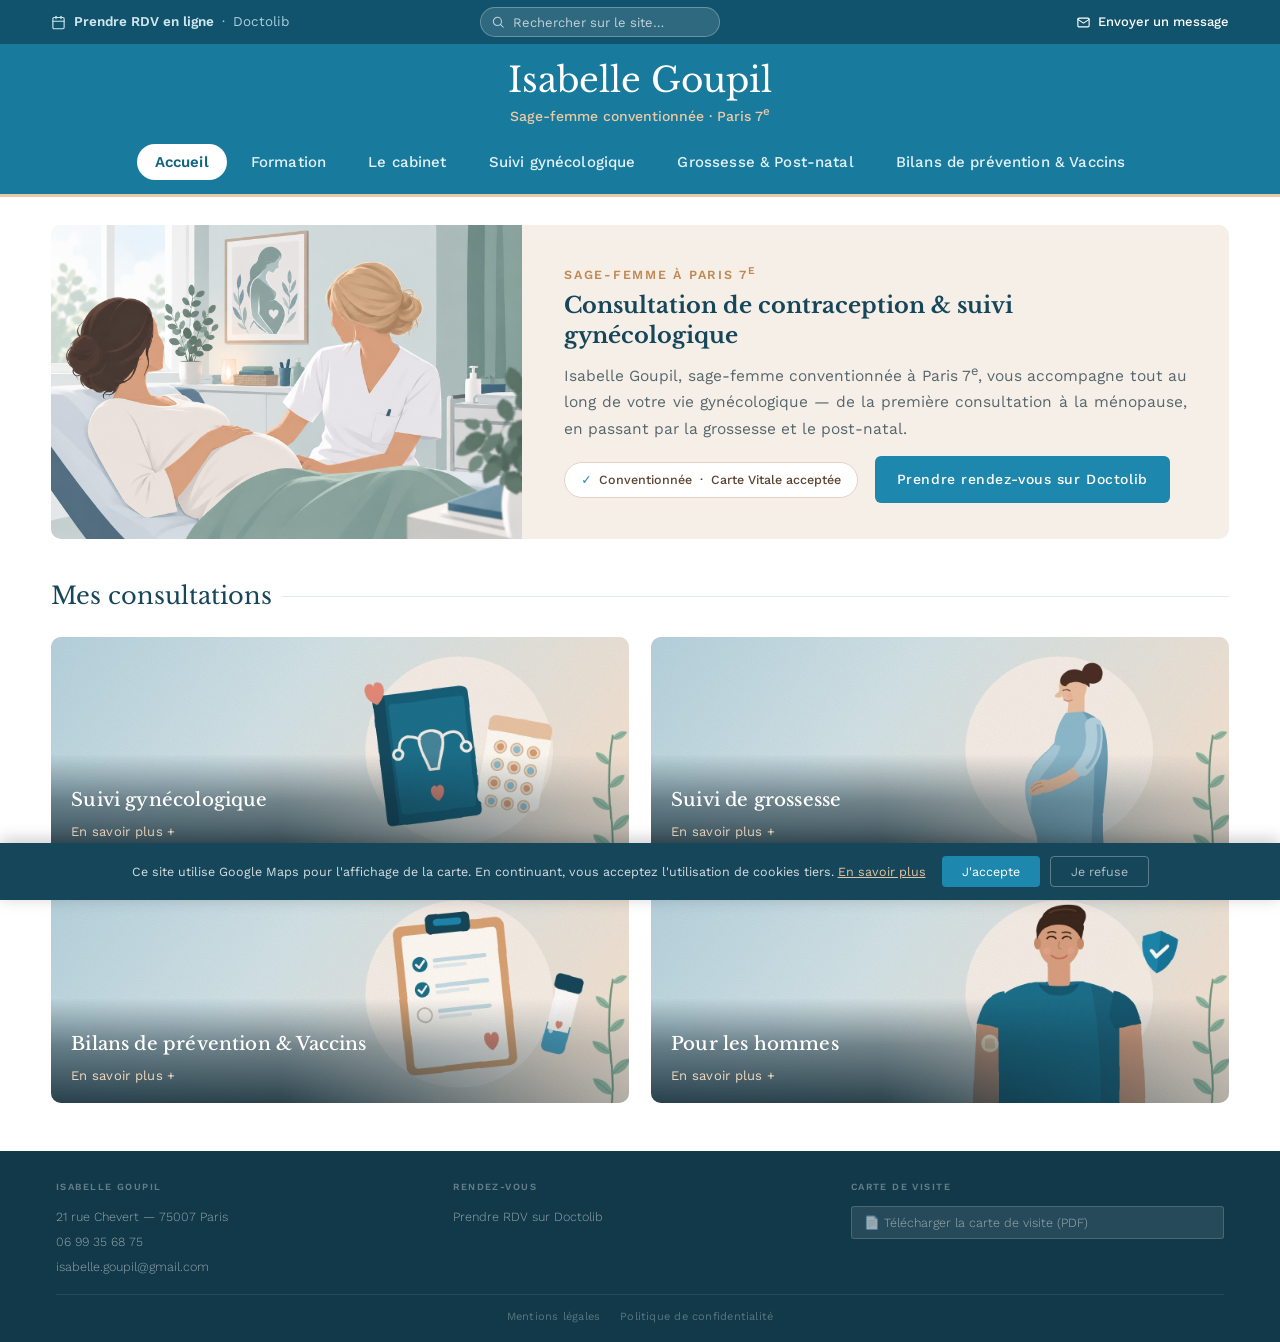
==== index.html @ 59ffce84 "Add files via upload" ====
<!DOCTYPE html>
<html lang="fr">
<head>
<meta charset="UTF-8">
<meta name="viewport" content="width=device-width, initial-scale=1.0">
<meta name="google-site-verification" content="EaJxoCCtiZ4vTzZtS2JBBfyW6_cSKPJgnhRqMzBJkp8" />
<!-- SEO & Référencement -->
<meta name="description" content="Isabelle Goupil, Sage-Femme conventionnée Paris 7e et Paris 15e. Suivi gynécologique, grossesse, post-natal, préparation à la naissance, bilans de prévention, vaccination. 21 rue Chevert, 75007 Paris.">
<meta name="keywords" content="sage-femme, sage-femme paris, sage femme paris, sage-femme paris 7, sage femme paris 7, sage-femme paris 7e, sage femme paris 7e, sage-femme paris 15, sage femme paris 15, sage-femme paris 15e, sage femme paris 15e, gynécologie, grossesse, maternité, post-natal, préparation naissance, contraception, vaccination, bilans de prévention, 21 rue Chevert, 75007 Paris">
<meta name="author" content="Isabelle Goupil">
<meta name="robots" content="index, follow">
<meta name="language" content="fr">
<!-- Open Graph (partage réseaux sociaux) -->
<meta property="og:title" content="Isabelle Goupil — Sage-Femme Paris 7e">
<meta property="og:description" content="Sage-Femme conventionnée au 21 rue Chevert, 75007 Paris. Suivi gynécologique, grossesse, préparation à la naissance, bilans de prévention.">
<meta property="og:type" content="website">
<meta property="og:locale" content="fr_FR">
<meta property="og:url" content="https://isabelle-goupil-sage-femme.fr/">
<meta property="og:image" content="https://isabelle-goupil-sage-femme.fr/docs/Image_page_accueil.png">
<!-- JSON-LD structured data pour SEO local -->
<script type="application/ld+json">
{
  "@context": "https://schema.org",
  "@type": "MedicalBusiness",
  "name": "Isabelle Goupil — Sage-Femme",
  "description": "Sage-femme libérale conventionnée à Paris 7e. Suivi gynécologique, grossesse, post-natal, bilans de prévention, vaccination.",
  "url": "https://isabelle-goupil-sage-femme.fr",
  "telephone": "+33699356875",
  "email": "isabelle.goupil@gmail.com",
  "address": {
    "@type": "PostalAddress",
    "streetAddress": "21 rue Chevert",
    "postalCode": "75007",
    "addressLocality": "Paris",
    "addressCountry": "FR"
  },
  "geo": {
    "@type": "GeoCoordinates",
    "latitude": 48.8558,
    "longitude": 2.3063
  },
  "openingHoursSpecification": [
    {
      "@type": "OpeningHoursSpecification",
      "dayOfWeek": ["Monday","Tuesday","Wednesday","Thursday","Friday"],
      "opens": "08:30",
      "closes": "19:00"
    }
  ],
  "medicalSpecialty": "Midwifery",
  "priceRange": "Conventionnée secteur 1",
  "areaServed": ["Paris 7e", "Paris 15e", "Paris"],
  "image": "https://isabelle-goupil-sage-femme.fr/docs/Image_page_accueil.png",
  "sameAs": [
    "https://www.doctolib.fr/sage-femme/paris/isabelle-goupil"
  ]
}
</script>
<!-- Favicon inline (rose sage-femme) -->
<link rel="preconnect" href="https://fonts.googleapis.com">
<link rel="preconnect" href="https://fonts.gstatic.com" crossorigin>
<link href="https://fonts.googleapis.com/css2?family=Libre+Baskerville:ital,wght@0,400;0,700;1,400&family=Work+Sans:wght@300;400;500;600&display=swap" rel="stylesheet">
<link rel="icon" type="image/svg+xml" href="data:image/svg+xml,<svg xmlns='http://www.w3.org/2000/svg' viewBox='0 0 64 64'><rect width='64' height='64' rx='12' fill='%231a2e49'/><text y='44' x='50%' text-anchor='middle' font-size='36' font-family='Georgia,serif' fill='%23e0a0bc'>♀</text></svg>">
<link rel="canonical" href="https://isabelle-goupil-sage-femme.fr/">
<title>Isabelle Goupil — Sage-Femme Paris 7e</title>
<style>
/* =============================================
   SITE ISABELLE GOUPIL — SAGE-FEMME
   ============================================= */
*{box-sizing:border-box;margin:0;padding:0;}
html{overflow-x:clip;font-size:clamp(14px, 1.1vw, 18px);}
:root{
  --navy:#1e2d3d;--sage:#6b9071;--green:#4f7d5f;--sage-light:#f0f4f0;--sage-mid:#a8c4ab;
  --text:#2a2624;--muted:#6b6460;--white:#fff;--border:#e2ddd8;
  --cream:#fdfaf7;--rose:#c0607a;--rose-light:#fde8f0;
  --accent1:#4a7fa8;--accent2:#8f6baa;--accent3:#c07a5a;--accent4:#a8965a;--accent5:#5a9c8f;
}
body{font-family:var(--f-body);background:#e8e4df;color:var(--text);font-size:16px;line-height:1.75;overflow-x:clip;}
.wrap{width:100%;max-width:1600px;margin:0 auto;background:var(--cream);box-shadow:0 0 60px rgba(0,0,0,0.06);min-height:100vh;display:flex;flex-direction:column;}

/* ── HEADER asymétrique ── */
.hero-header{background:var(--cream);padding:28px 48px 20px;border-bottom:1px solid var(--border);display:flex;align-items:center;gap:0;}
.hero-header-inner{display:flex;align-items:baseline;gap:0;border-left:3px solid var(--rose);padding-left:20px;}
.hero-header-text{display:flex;flex-direction:column;}
.hero-header h1{font-family:var(--f-title);font-size:2.05em;color:var(--navy);font-weight:500;letter-spacing:0.01em;line-height:1.1;}
.hero-header .subtitle{font-family:var(--f-body);font-size:0.72em;color:var(--rose);letter-spacing:0.18em;text-transform:uppercase;margin-top:5px;font-weight:400;}

/* ── STICKY TOP (bandeau RDV — toujours en haut) ── */
.sticky-top{position:sticky;top:0;z-index:101;box-shadow:0 1px 0 rgba(0,0,0,0.08);}
/* ── STICKY NAV ── */
.sticky-nav{position:sticky;top:42px;z-index:100;box-shadow:0 1px 0 rgba(0,0,0,0.06);}
.top-bar{background:var(--navy);display:flex;justify-content:space-between;align-items:center;padding:9px 48px;gap:16px;}
.top-bar a.rdv-link{color:rgba(255,255,255,0.6);text-decoration:none;font-family:var(--f-body);font-size:12.5px;display:flex;align-items:center;gap:7px;white-space:nowrap;font-weight:400;letter-spacing:.01em;}
.top-bar a.rdv-link:hover{color:#fff;}
.rdv-icon{width:13px;height:13px;stroke:rgba(255,255,255,0.55);fill:none;stroke-width:1.8;stroke-linecap:round;stroke-linejoin:round;}
.addr-wrap{display:flex;align-items:center;gap:6px;color:rgba(255,255,255,0.45);font-family:var(--f-body);font-size:11.5px;white-space:nowrap;}
.addr-icon{width:11px;height:11px;stroke:rgba(255,255,255,0.35);fill:none;stroke-width:1.8;stroke-linecap:round;stroke-linejoin:round;}
.top-search{display:flex;align-items:center;flex:1;max-width:240px;margin:0 auto;}
.top-search input{width:100%;border:1px solid rgba(255,255,255,0.12);border-radius:20px;padding:4px 14px;font-size:12px;font-family:var(--f-body);outline:none;background:rgba(255,255,255,0.07);color:#fff;transition:border-color .2s,background .2s;}
.top-search input:focus{border-color:rgba(255,255,255,0.28);background:rgba(255,255,255,0.12);}
.top-search input::placeholder{color:rgba(255,255,255,0.3);}
/* Nav bar */
.nav-bar{background:#fff;display:flex;justify-content:center;border-bottom:1px solid var(--border);}
.nav-bar button{background:none;border:none;padding:14px 20px;font-size:12px;color:var(--muted);cursor:pointer;letter-spacing:0.05em;font-family:var(--f-body);font-weight:500;border-bottom:2px solid transparent;margin-bottom:-1px;transition:color .18s,border-color .18s,background .18s;white-space:nowrap;text-transform:uppercase;}
.nav-bar button:hover{color:var(--navy);border-bottom-color:var(--rose);background:var(--rose-light);}
.nav-bar button.active{color:var(--rose);border-bottom-color:var(--rose);}
.search-results{display:none;background:#fff;border:1px solid var(--border);border-radius:10px;padding:8px 14px;margin:0 48px 4px;font-family:var(--f-body);font-size:13px;position:relative;z-index:10;box-shadow:0 4px 16px rgba(0,0,0,0.08);}
.sr-item{padding:7px 0;border-bottom:1px solid var(--border);cursor:pointer;color:var(--navy);font-size:13px;}
.sr-item:last-child{border-bottom:none;}
.sr-item:hover{color:var(--rose);}

/* PAGES */
.page{display:none;padding:48px clamp(20px,4vw,56px);min-height:500px;background:var(--cream);flex:1;}
.page.active{display:block;}
.page-title{font-family:var(--f-title);font-size:1.75em;color:var(--navy);font-weight:400;font-style:italic;margin-bottom:30px;padding-bottom:14px;border-bottom:1px solid var(--border);}
.section-divider{border:none;border-top:1px solid var(--border);margin:44px 0;}
.bilan-section-title{font-family:var(--f-body);font-size:.78em;color:var(--navy);font-weight:700;letter-spacing:.1em;text-transform:uppercase;margin-bottom:16px;display:flex;align-items:center;gap:10px;}
.bilan-section-title::before{content:'';display:block;width:3px;height:1em;background:var(--rose);border-radius:2px;}

/* ──── PAGE 1 : ACCUEIL ──── */
.home-hero{display:grid;grid-template-columns:1.15fr 0.85fr;gap:34px;align-items:center;margin-bottom:32px;}
.home-hero-text h2{font-family:var(--f-title);font-size:1.42em;color:var(--navy);font-weight:400;font-style:italic;margin-bottom:13px;line-height:1.4;}
.home-hero-text p{color:var(--muted);font-family:var(--f-body);font-size:.95em;line-height:1.85;text-align:justify;font-weight:300;}
.convention-strip{display:inline-flex;align-items:center;gap:7px;background:#f0f6f1;border:1px solid #b8d8ba;border-radius:20px;padding:6px 16px;font-family:var(--f-body);font-size:12.5px;color:#2a4a30;margin-top:14px;font-weight:500;}
.convention-strip span{color:var(--sage);}
.rdv-btn{display:inline-block;background:var(--rose);color:#fff;padding:11px 26px;border-radius:24px;text-decoration:none;font-family:var(--f-body);font-size:13px;letter-spacing:0.04em;margin-top:15px;font-weight:500;transition:background .2s,transform .15s;}
.rdv-btn:hover{background:#a04060;transform:translateY(-1px);}
.home-img{width:100%;max-width:100%;height:auto;object-fit:contain;border-radius:4px;display:block;}
.home-services{display:grid;grid-template-columns:repeat(2,1fr);gap:16px;align-items:start;}
.home-card{border-radius:14px;overflow:hidden;cursor:pointer;transition:box-shadow .25s,transform .2s;}
.home-card:hover{box-shadow:0 8px 28px rgba(0,0,0,0.11);transform:translateY(-3px);}
.home-card-header{padding:0 20px;text-align:center;transition:background .2s;height:88px;display:flex;flex-direction:column;justify-content:center;}
.home-card h3{font-family:var(--f-title);font-size:1em;font-weight:500;letter-spacing:0.01em;margin-bottom:5px;}
.home-card .card-hint{font-family:var(--f-body);font-size:11px;opacity:0.6;letter-spacing:0.02em;}
/* Couleurs par carte */
.home-card.gyneco .home-card-header{background:#f5ece8;border-bottom:2px solid #d9b5a5;}
.home-card.gyneco h3{color:#6b3020;}
.home-card.gyneco .card-hint{color:#6b3020;}
.home-card.gyneco .home-card-body{background:#faf3f0;}
.home-card.grossesse .home-card-header{background:#fde8f0;border-bottom:2px solid #e0a0bc;}
.home-card.grossesse h3{color:#8a2040;}
.home-card.grossesse .card-hint{color:#8a2040;}
.home-card.grossesse .home-card-body{background:#fdf0f5;}
.home-card.bilans .home-card-header{background:#e8edf5;border-bottom:2px solid #9aaecc;}
.home-card.bilans h3{color:#1e3358;}
.home-card.bilans .card-hint{color:#1e3358;}
.home-card.bilans .home-card-body{background:#f0f3f9;}
.home-card.hommes .home-card-header{background:#e8f4ec;border-bottom:2px solid #88bb9a;}
.home-card.hommes h3{color:#1a4030;}
.home-card.hommes .card-hint{color:#1a4030;}
.home-card.hommes .home-card-body{background:#f0f8f3;}

.home-card-body{max-height:0;overflow:hidden;transition:max-height .35s ease,padding .2s;}
.home-card.open .home-card-body{max-height:300px;padding:14px 18px;}
.home-card-body p{font-size:0.85em;color:var(--muted);font-family:var(--f-body);line-height:1.7;}

/* ──── PAGE 2 : FORMATION ──── */
.tl-category{
  margin-bottom:48px;
  padding:22px 32px 20px;
  border-radius:10px;
}
.tl-category.exp-cat{background:#f3e8da;border:1.5px solid #c4956a;box-shadow:0 2px 10px rgba(0,0,0,0.07);}
.tl-category.dip-cat{background:#f4f8fc;border:1px solid #b8cfe0;}
.tl-category.form-cat{background:#fdf8ee;border:1px solid #e0d0a0;}
.tl-cat-header{display:flex;align-items:center;gap:14px;margin-bottom:28px;}
.tl-cat-badge{font-family:var(--f-body);font-size:10.5px;font-weight:600;letter-spacing:.14em;text-transform:uppercase;padding:5px 16px;border-radius:20px;color:#fff;white-space:nowrap;}
.tl-cat-badge.exp{background:#8b6040;}
.tl-cat-badge.dip{background:#3a5a82;}
.tl-cat-badge.form{background:#8b7030;}
.tl-cat-line{display:none;}

/* Frise horizontale — pas de scroll, répartition égale */
.tl-horiz{display:flex;align-items:flex-start;position:relative;padding-bottom:0;}
.tl-horiz::before{content:'';position:absolute;top:7px;left:0;right:0;height:2px;}
.exp-cat .tl-horiz::before{background:#c4a888;}
.dip-cat .tl-horiz::before{background:#88a8c4;}
.form-cat .tl-horiz::before{background:#c4b080;}

/* Nœud */
.tl-node{display:flex;flex-direction:column;align-items:center;flex:1;min-width:0;position:relative;cursor:pointer;padding:0 8px 8px;}
.tl-node-dot{width:16px;height:16px;border-radius:50%;background:#fff;border:2px solid var(--sage-mid);transition:transform .2s,background .2s,border-color .2s;margin-bottom:10px;z-index:1;flex-shrink:0;}
.tl-node:hover .tl-node-dot,.tl-node.open .tl-node-dot{background:var(--accent1);border-color:var(--accent1);transform:scale(1.3);}
.tl-node-content{text-align:center;padding:0 4px;width:100%;}
.tl-node-date{font-family:var(--f-body);font-size:10.5px;color:var(--rose);margin-bottom:3px;font-weight:600;letter-spacing:.03em;}
.tl-node-title{font-family:var(--f-body);font-size:12.5px;color:var(--navy);font-weight:500;line-height:1.35;}
.tl-node:hover .tl-node-title{color:var(--accent1);}
/* Tooltip inline — s'affiche sous le titre, dans le flux, pas en position absolute */
/* Tooltip inline, centré sous le point, contenu dans la catégorie */
.tl-node-tip{
  display:none;
  position:relative;
  margin-top:14px;
  width:180px;
  left:50%;
  transform:translateX(-50%);
  background:#fff;
  border-radius:8px;
  padding:9px 14px;
  font-family:var(--f-body);
  font-size:12.5px;
  color:var(--muted);
  box-shadow:0 4px 16px rgba(0,0,0,0.12);
  line-height:1.6;
  text-align:center;
  border:1px solid rgba(0,0,0,0.09);
  white-space:normal;
  word-break:break-word;
  z-index:10;
}
/* Petite flèche pointant vers le haut (connexion au point) */
.tl-node-tip::before{
  content:'';
  position:absolute;
  top:-7px;
  left:50%;
  transform:translateX(-50%);
  width:0;height:0;
  border-left:7px solid transparent;
  border-right:7px solid transparent;
  border-bottom:7px solid rgba(0,0,0,0.09);
}
.tl-node-tip::after{
  content:'';
  position:absolute;
  top:-6px;
  left:50%;
  transform:translateX(-50%);
  width:0;height:0;
  border-left:6px solid transparent;
  border-right:6px solid transparent;
  border-bottom:6px solid #fff;
}
.tl-node:hover .tl-node-tip,.tl-node.open .tl-node-tip{display:block;}

.ordre-link{display:inline-flex;align-items:center;gap:8px;margin-top:24px;background:#fff;border:1px solid var(--border);border-radius:24px;padding:9px 18px;font-family:var(--f-body);font-size:12.5px;color:var(--navy);text-decoration:none;font-weight:500;transition:border-color .18s,color .18s;}
.ordre-link:hover{border-color:var(--sage);color:var(--sage);}
.ordre-link svg{width:14px;height:14px;stroke:currentColor;fill:none;stroke-width:1.8;stroke-linecap:round;stroke-linejoin:round;}

/* ──── PAGE 3 : CABINET ──── */
.cabinet-layout{display:grid;grid-template-columns:1fr 1.4fr;gap:22px;margin-bottom:22px;align-items:start;}
.cab-left{display:flex;flex-direction:column;gap:14px;}
.info-block{background:#fff;border:1px solid var(--border);border-radius:14px;padding:18px 22px;box-shadow:0 1px 6px rgba(0,0,0,0.04);}
.block-label{font-family:var(--f-body);font-size:10px;font-weight:700;color:var(--rose);letter-spacing:.12em;text-transform:uppercase;margin-bottom:10px;padding-bottom:8px;border-bottom:1px solid var(--border);}
.t-item{display:flex;align-items:flex-start;gap:9px;margin-bottom:11px;}
.t-item:last-child{margin-bottom:0;}
.t-ico{width:20px;flex-shrink:0;display:flex;padding-top:2px;}
.t-ico svg{width:15px;height:15px;fill:none;stroke-width:1.7;stroke-linecap:round;stroke-linejoin:round;}
.t-text strong{color:var(--text);display:block;font-family:var(--f-body);font-size:13px;}
.t-text span{color:var(--muted);font-size:12px;line-height:1.5;font-family:var(--f-body);}
.map-frame{border:1px solid var(--border);border-radius:14px;overflow:hidden;height:100%;min-height:340px;box-shadow:0 2px 12px rgba(0,0,0,0.06);}
#mapsIframe{width:100%;height:100%;border:none;min-height:340px;display:block;}
.photos-grid{display:grid;grid-template-columns:repeat(3,1fr);gap:12px;}
.photo-item{display:flex;flex-direction:column;gap:5px;}
.cabinet-photo{width:100%;aspect-ratio:4/3;object-fit:cover;border-radius:10px;border:1px solid var(--border);}
.photo-caption{font-family:var(--f-body);font-size:11.5px;color:var(--muted);text-align:center;font-style:italic;}

/* ──── PAGE 4 : GYNECO ──── */
.gyneco-intro{font-family:var(--f-title);font-size:1.05em;color:var(--muted);font-style:italic;text-align:justify;line-height:1.75;margin-bottom:26px;padding:18px 22px;background:#fff;border-radius:12px;border-left:3px solid var(--rose);border-top:1px solid var(--border);border-right:1px solid var(--border);border-bottom:1px solid var(--border);}
.gyneco-cols{display:grid;grid-template-columns:1fr 1fr;gap:18px;}
.gyn-col-title{font-family:var(--f-body);font-size:10px;font-weight:700;letter-spacing:.13em;text-transform:uppercase;margin-bottom:12px;padding:6px 14px;border-radius:20px;color:#fff;display:inline-block;}
.gyn-col-title.consult{background:#4a8c62;}
.gyn-col-title.depistage{background:#c8a030;}
.gyneco-card{border-radius:10px;padding:12px 16px;font-family:var(--f-body);font-size:13px;color:var(--text);display:flex;align-items:center;gap:10px;margin-bottom:8px;line-height:1.5;border:1px solid transparent;font-weight:400;}
.gyneco-card.c{background:#e8f4ec;border-color:#88bb9a;}
.gyneco-card.c::before{content:'';width:5px;height:5px;border-radius:50%;background:#4a8c62;flex-shrink:0;}
.gyneco-card.d{background:#fdf7e8;border-color:#e0c870;}
.gyneco-card.d::before{content:'';width:5px;height:5px;border-radius:50%;background:#c8a030;flex-shrink:0;}
.gyneco-links{margin-top:24px;background:#fff;border:1px solid var(--border);border-radius:12px;padding:16px 20px;}
.gyneco-links h3{font-family:var(--f-body);font-size:10px;letter-spacing:.12em;color:var(--rose);margin-bottom:10px;text-transform:uppercase;font-weight:700;}
.gyneco-links a{display:block;color:var(--navy);font-family:var(--f-body);font-size:13px;margin-bottom:6px;text-decoration:none;padding-left:12px;border-left:2px solid var(--rose-light);transition:color .15s,border-color .15s;}
.gyneco-links a:hover{color:var(--rose);border-left-color:var(--rose);}

/* ──── PAGE 5 : GROSSESSE & POST-NATAL ──── */
.section-label{display:inline-block;font-family:var(--f-body);font-size:10.5px;font-weight:700;letter-spacing:.12em;text-transform:uppercase;padding:5px 16px;border-radius:20px;margin-bottom:16px;color:#fff;}
.section-label.pre{background:#2c5f8a;}
.section-label.post{background:#3d7a6e;}
.grossesse-grid{display:grid;grid-template-columns:1fr 1fr;gap:12px;margin-bottom:18px;}
.gc-wrap{position:relative;}
.gc-face{border:1px solid var(--border);border-radius:14px;padding:16px 18px;cursor:pointer;transition:box-shadow .22s,transform .18s;user-select:none;background:#f9fafb;}
.gc-face:hover{box-shadow:0 6px 18px rgba(0,0,0,0.09);transform:translateY(-2px);}
/* 6 couleurs prénatal */
.gc-face.c1{background:#fde8f0;border-color:#e0a0bc;border-left:4px solid #c0607a;}
.gc-face.c2{background:#fdf0ea;border-color:#e0b090;border-left:4px solid #c8845a;}
.gc-face.c3{background:#f5eaf0;border-color:#d090b8;border-left:4px solid #b0608a;}
.gc-face.c4{background:#eef2f8;border-color:#a0b8d8;border-left:4px solid #4a72a8;}
.gc-face.c5{background:#e8f0f8;border-color:#90aacc;border-left:4px solid #4272a8;}
.gc-face.c6{background:#f3eef8;border-color:#c0a8e0;border-left:4px solid #7a5aa0;}
.gc-face h3{font-family:var(--f-body);font-size:.78em;letter-spacing:.09em;text-transform:uppercase;margin-bottom:3px;color:var(--navy);font-weight:600;}
.gc-face .hint{font-family:var(--f-body);font-size:11px;color:var(--muted);font-style:italic;opacity:.7;}
.gc-tarif{display:inline-block;font-family:var(--f-body);font-size:13px;font-weight:700;color:#8a2040;margin-top:6px;letter-spacing:.01em;}
.gc-detail{display:none;background:#fff;border:1px solid var(--border);border-radius:12px;padding:14px 18px;margin-top:6px;font-family:var(--f-body);font-size:13px;color:var(--text);line-height:1.75;box-shadow:0 2px 10px rgba(0,0,0,0.05);}
.gc-detail.open{display:block;}
.gc-detail ul{list-style:none;padding:0;}
.gc-detail ul li{padding:5px 0;border-bottom:1px solid var(--border);display:flex;gap:8px;align-items:flex-start;}
.gc-detail ul li::before{content:'→';color:var(--sage);flex-shrink:0;margin-top:1px;}
.gc-detail ul li:last-child{border-bottom:none;}
/* Post-natal steps */
.pn-steps{display:flex;flex-direction:column;gap:12px;}
.pn-step{display:flex;gap:16px;align-items:flex-start;border-radius:14px;padding:16px 20px;}
.pn-num{width:36px;height:36px;border-radius:50%;display:flex;align-items:center;justify-content:center;font-family:var(--f-title);font-size:15px;flex-shrink:0;color:#fff;font-weight:400;font-style:italic;}
.pn-step.s1{background:#fdf0ea;border-left:4px solid #c8845a;} .pn-step.s1 .pn-num{background:#c8845a;}
.pn-step.s2{background:#f5eaf0;border-left:4px solid #b0608a;} .pn-step.s2 .pn-num{background:#b0608a;}
.pn-step.s3{background:#eef2f8;border-left:4px solid #4a72a8;} .pn-step.s3 .pn-num{background:#4a72a8;}
.pn-step.s4{background:#e8f0f8;border-left:4px solid #4272a8;} .pn-step.s4 .pn-num{background:#4272a8;}
.pn-step.s5{background:#f3eef8;border-left:4px solid #7a5aa0;} .pn-step.s5 .pn-num{background:#7a5aa0;}
.pn-step h3{font-family:var(--f-title);color:var(--navy);margin-bottom:3px;font-size:.95em;font-weight:500;}
.pn-step p{font-family:var(--f-body);font-size:13px;color:var(--muted);text-align:justify;font-weight:300;}

/* ──── PAGE 6 : BILANS & VACCINATIONS ──── */
.bilans-strips{display:flex;flex-direction:column;gap:14px;margin-bottom:28px;}
.bilan-strip{display:flex;align-items:stretch;gap:0;border:1px solid var(--border);border-radius:14px;overflow:hidden;box-shadow:0 2px 8px rgba(0,0,0,0.04);}
.bilan-strip-age{background:var(--navy);color:#fff;padding:16px 22px;width:190px;text-align:center;flex-shrink:0;display:flex;flex-direction:column;align-items:center;justify-content:center;white-space:nowrap;}
.bilan-strip-age strong{display:block;font-family:var(--f-title);font-size:1.35em;font-weight:400;letter-spacing:.02em;}
.bilan-strip-age span{display:block;font-family:var(--f-body);font-size:11px;color:var(--sage-mid);margin-top:3px;letter-spacing:.04em;}
.bilan-strip-body{flex:1;padding:16px 20px;background:#fff;display:flex;align-items:center;gap:14px;flex-wrap:nowrap;}
.bilan-strip-desc{font-family:var(--f-body);font-size:13px;color:var(--muted);flex:1;min-width:0;font-weight:300;}
.bilan-strip-desc strong{color:var(--text);display:block;margin-bottom:3px;}
.bilan-strip-links{display:flex;flex-direction:column;gap:6px;flex-shrink:0;}
.bilan-strip-links a{display:block;text-align:center;padding:6px 13px;border-radius:3px;font-family:var(--f-body);font-size:12px;text-decoration:none;white-space:nowrap;}
.lgbtiq-badge{display:inline-flex;align-items:center;background:linear-gradient(90deg,#e8a0bf,#a8c4f0,#a0e8d0);color:#1a2e4a;padding:7px 18px;border-radius:24px;font-family:var(--f-body);font-size:12.5px;font-weight:500;margin:14px 0 18px;letter-spacing:.02em;}
.quest-block{background:#fff;border:1px solid var(--border);border-radius:12px;padding:14px 18px;margin-top:12px;font-family:var(--f-body);font-size:13px;}
.quest-block p{color:var(--muted);margin-bottom:9px;font-style:italic;font-size:12.5px;}
.quest-block a{display:inline-block;background:var(--accent1);color:#fff;padding:6px 14px;border-radius:3px;font-size:12px;text-decoration:none;margin-right:7px;margin-bottom:4px;}
.quest-block a.ameli{background:var(--green);}
.quest-block a:hover{opacity:.85;}
.vacc-section{background:#fff;border:1px solid var(--border);border-radius:14px;padding:24px 28px;box-shadow:0 2px 8px rgba(0,0,0,0.04);}
.vacc-table{width:100%;border-collapse:collapse;font-family:var(--f-body);font-size:13px;}
.vacc-table th{background:var(--navy);color:#fff;padding:10px 14px;text-align:left;font-weight:600;font-size:11px;letter-spacing:.06em;text-transform:uppercase;}
.vacc-table td{padding:9px 13px;border-bottom:1px solid var(--border);vertical-align:top;color:var(--text);}
.vacc-table tr:nth-child(even) td{background:#e8f5eb;}
.vacc-table td:first-child{font-weight:600;color:var(--navy);white-space:nowrap;}
.vacc-note{font-family:var(--f-body);font-size:11.5px;color:var(--muted);margin-top:12px;font-style:italic;}


/* =============================================
   RESPONSIVE MOBILE — max 768px
   ============================================= */
@media (max-width: 768px) {

  /* ── Header ── */
  .hero-header{padding:16px 18px 10px;}
  .hero-header h1{font-size:1.35em;}

  /* ── Bandeau top : empile RDV / recherche / adresse ── */
  .top-bar{flex-direction:column;align-items:stretch;padding:10px 16px;gap:8px;}
  .top-bar a.rdv-link{justify-content:center;font-size:13px;}
  .top-search{max-width:100%;margin:0;}
  .addr-wrap{justify-content:center;font-size:11px;}
  .sticky-nav{top:0;}  /* nav colle en haut, top-bar n'est plus sticky sur mobile */
  .sticky-top{position:relative;}  /* laisse défiler le bandeau RDV sur mobile */

  /* ── Nav : scroll horizontal ── */
  .nav-bar{justify-content:flex-start;overflow-x:auto;-webkit-overflow-scrolling:touch;flex-wrap:nowrap;}
  .nav-bar button{padding:11px 14px;font-size:11.5px;flex-shrink:0;}

  /* ── Résultats recherche ── */
  .search-results{margin:0 10px 3px;}

  /* ── Pages : padding réduit ── */
  .page{padding:24px 16px;}
  .page-title{font-size:1.3em;}

  /* ── Accueil : hero en colonne, image cachée ── */
  .home-hero{grid-template-columns:1fr;gap:16px;}
  .home-img{display:none;}
  .home-hero-text h2{font-size:1.15em;}

  /* ── Accueil : cartes en colonne ── */
  .home-services{grid-template-columns:1fr;}

  /* ── Formation : frise en colonne ── */
  .tl-category{padding:16px 14px;}
  .tl-horiz{flex-direction:column-reverse;gap:0;}
  .tl-horiz::before{display:none;}
  .tl-node{flex-direction:row;align-items:flex-start;gap:12px;padding:10px 0;border-bottom:1px solid var(--border);}
  .tl-node:first-child{border-bottom:none;}
  .tl-node:last-child{border-bottom:1px solid var(--border);}
  .tl-node-dot{margin-bottom:0;margin-top:2px;flex-shrink:0;}
  .tl-node-content{text-align:left;}
  .tl-node-tip{width:100%;left:0;transform:none;margin-top:8px;}

  /* ── Cabinet : colonne ── */
  .cabinet-layout{grid-template-columns:1fr;}
  .map-frame{min-height:220px;}
  .map-frame iframe{min-height:220px;}
  .photos-grid{grid-template-columns:1fr 1fr;}

  /* ── Gynéco : colonne ── */
  .gyneco-cols{grid-template-columns:1fr;}

  /* ── Grossesse : colonne ── */
  .grossesse-grid{grid-template-columns:1fr;}

  /* ── Bilans strips : empile âge + corps ── */
  .bilan-strip{flex-direction:column;}
  .bilan-strip-age{width:100%;padding:12px 16px;flex-direction:row;justify-content:center;gap:10px;white-space:normal;}
  .bilan-strip-body{flex-wrap:wrap;}
  .bilan-strip-links{flex-direction:row;flex-wrap:wrap;}

  /* ── Tableau vaccins : police réduite ── */
  .vacc-table{font-size:11.5px;}
  .vacc-table th,.vacc-table td{padding:7px 8px;}
  .vacc-table td:first-child{white-space:normal;}
  .vacc-section{padding:14px 12px;}

  /* ── Footer : colonne ── */
  .footer{padding:16px 16px 10px;}
  .footer-grid{grid-template-columns:1fr;gap:14px;}
}

/* ── Très petits écrans ── */
@media (max-width: 400px) {
  .nav-bar button{padding:10px 10px;font-size:10.5px;}
  .page{padding:18px 12px;}
  .photos-grid{grid-template-columns:1fr;}
}


/* ── MODALES LÉGALES ── */
.modal-overlay{display:none;position:fixed;inset:0;background:rgba(0,0,0,0.45);z-index:200;align-items:center;justify-content:center;padding:20px;}
.modal-overlay.open{display:flex;}
.modal-box{background:var(--cream);border-radius:16px;max-width:720px;width:100%;max-height:88vh;overflow-y:auto;box-shadow:0 12px 60px rgba(0,0,0,0.22);position:relative;}
.modal-header{background:var(--navy);color:#fff;padding:18px 26px;border-radius:10px 10px 0 0;display:flex;justify-content:space-between;align-items:center;}
.modal-header h2{font-size:1.05em;font-weight:600;font-family:var(--f-body);letter-spacing:.04em;}
.modal-close{background:none;border:none;color:rgba(255,255,255,0.7);font-size:22px;cursor:pointer;line-height:1;padding:0 4px;}
.modal-close:hover{color:#fff;}
.modal-body{padding:28px 32px;font-family:var(--f-body);font-size:13.5px;color:var(--text);line-height:1.85;font-weight:300;}
.modal-body h3{font-family:var(--f-body);color:var(--navy);font-size:.88em;font-weight:700;margin:22px 0 6px;letter-spacing:.06em;text-transform:uppercase;}
.modal-body h3:first-child{margin-top:0;}
.modal-body p{color:var(--muted);margin-bottom:10px;}
.modal-body a{color:#c0607a;text-decoration:none;}
.modal-body a:hover{text-decoration:underline;}
.modal-body .legal-sep{border:none;border-top:1px solid var(--border);margin:18px 0;}
@media(max-width:768px){.modal-body{padding:18px 16px;}.modal-header{padding:14px 16px;}}
/* ── RESPONSIVE MOBILE ── */
@media(max-width:700px){
  .wrap{box-shadow:none;}
  .hero-header{padding:20px 20px 16px;}
  .hero-header-inner{padding-left:14px;}
  .hero-header h1{font-size:1.5em;}
  .hero-header .subtitle{font-size:0.68em;letter-spacing:0.13em;}
  .nav-bar{overflow-x:auto;-webkit-overflow-scrolling:touch;justify-content:flex-start;padding:0 8px;}
  .nav-bar button{padding:12px 13px;font-size:11px;}
  .page{padding:24px 18px 40px;}
  .home-grid{grid-template-columns:1fr;}
  .grid-2{grid-template-columns:1fr;}
  .grid-3{grid-template-columns:1fr;}
  .footer{padding:0 0 10px;overflow:visible;}
  .footer-grid{
    display:flex;
    flex-direction:row;
    flex-wrap:nowrap;
    overflow-x:auto;
    -webkit-overflow-scrolling:touch;
    gap:0;
    scroll-snap-type:x mandatory;
    overscroll-behavior-x:contain;
  }
  .footer-col{
    flex:0 0 72vw;
    min-width:200px;
    padding:18px 20px;
    border-right:1px solid rgba(255,255,255,0.12);
    scroll-snap-align:start;
  }
  .footer-col:last-child{
    border-right:none;
  }
  .sticky-nav{top:0;}
}


/* Surlignage recherche */
mark.search-highlight{background:#fff176;color:inherit;border-radius:2px;padding:0 1px;
  animation:hl-fade 4s forwards;}
@keyframes hl-fade{0%,70%{background:#fff176;}100%{background:transparent;}}

/* ── CORRECTIFS MOBILES SUPPLÉMENTAIRES ── */

/* Nav : bloquer le scroll vertical accidentel lors du swipe horizontal */
@media (max-width: 768px) {
  .nav-bar {
    touch-action: pan-x;
    overflow-y: clip;
    overscroll-behavior-x: contain;
  }
  /* Footer : bouton carte de visite plus visible */
  .cv-dl-btn {
    display: block;
    text-align: center;
    padding: 10px 16px;
    font-size: 13px;
    font-weight: 500;
    margin-top: 8px;
    background: rgba(255,255,255,0.15);
    border: 1px solid rgba(255,255,255,0.3);
    color: #fff;
    border-radius: 6px;
    box-sizing: border-box;
    width: 100%;
  }
  /* Bilan strips : liens pleine largeur */
  .bilan-strip-body { flex-direction: column; }
  .bilan-strip-links { flex-direction: column; width: 100%; }
  .bilan-strip-links a { text-align: center; width: 100%; box-sizing: border-box; }
  /* Empêcher débordement horizontal de la page */
  body { overflow-x: clip; }
}

/* Tableau vaccins → cartes sur mobile */
@media (max-width: 600px) {
  .vacc-table thead { display: none; }
  .vacc-table,
  .vacc-table tbody,
  .vacc-table tr,
  .vacc-table td { display: block; width: 100%; }
  .vacc-table tr {
    border: 1px solid var(--border);
    border-radius: 10px;
    margin-bottom: 10px;
    overflow: hidden;
    box-shadow: 0 1px 4px rgba(0,0,0,0.06);
  }
  .vacc-table td { padding: 9px 14px; border-bottom: 1px solid var(--border); }
  .vacc-table td:last-child { border-bottom: none; }
  .vacc-table td:first-child {
    background: var(--navy);
    color: #fff;
    font-size: 14px;
    font-weight: 700;
    padding: 10px 14px;
  }
  .vacc-table td::before {
    content: attr(data-label);
    display: block;
    font-size: 10px;
    font-weight: 700;
    text-transform: uppercase;
    letter-spacing: 0.08em;
    color: var(--rose);
    margin-bottom: 3px;
  }
  .vacc-table td:first-child::before { display: none; }
  .vacc-table tr:nth-child(even) td { background: unset; }
  .vacc-table tr:nth-child(even) td:first-child { background: var(--navy); }
}

/* FOOTER */
.footer{background:#1a2330;color:rgba(255,255,255,0.62);padding:28px 56px 16px;font-family:var(--f-body);font-size:12px;flex-shrink:0;}
.footer-grid{display:grid;grid-template-columns:1fr 1fr 1fr;gap:24px;margin-bottom:12px;padding-bottom:12px;border-bottom:1px solid rgba(255,255,255,0.08);}
.footer-col h4{color:rgba(255,255,255,0.35);font-size:9.5px;letter-spacing:.15em;text-transform:uppercase;margin-bottom:10px;font-weight:600;}
.footer-col p,.footer-col a{display:block;color:rgba(255,255,255,0.55);text-decoration:none;margin-bottom:4px;line-height:1.7;font-size:12.5px;font-weight:300;}
.footer-col a:hover{color:#fff;}
.cv-dl-btn{display:inline-block;background:rgba(255,255,255,0.09);border:1px solid rgba(255,255,255,0.16);color:rgba(255,255,255,0.8);padding:5px 12px;border-radius:3px;font-size:11px;text-decoration:none;margin-top:3px;}
.footer-bottom{text-align:center;}
/* Indicateur scroll footer mobile */
.footer-scroll-hint{display:none;}
@media(max-width:700px){
  .footer-scroll-hint{
    display:flex;
    justify-content:center;
    align-items:center;
    gap:6px;
    padding:10px 0 6px;
  }
  .footer-scroll-hint span{
    display:block;
    height:3px;
    border-radius:2px;
    background:rgba(255,255,255,0.25);
    transition:background .2s,width .2s;
  }
  .footer-scroll-hint span:first-child{width:22px;background:rgba(255,255,255,0.75);}
  .footer-scroll-hint span:not(:first-child){width:14px;}
}
.footer-links{display:flex;flex-wrap:wrap;justify-content:center;gap:4px 0;}
.footer-links a{color:rgba(255,255,255,0.3);text-decoration:none;margin:0 10px;font-size:11px;letter-spacing:.02em;white-space:nowrap;}
.footer-links a:hover{color:#fff;}

.pn-zone{font-family:var(--f-body);font-size:11.5px;color:var(--rose);font-weight:500;letter-spacing:0.04em;margin-bottom:4px;margin-top:2px;}
/* ── BANDEAU COOKIES ── */
.cookie-banner{position:fixed;bottom:0;left:0;right:0;z-index:300;background:var(--navy);color:rgba(255,255,255,0.82);font-family:var(--f-body);font-size:12.5px;padding:13px 24px;display:flex;align-items:center;justify-content:center;gap:16px;flex-wrap:wrap;box-shadow:0 -3px 16px rgba(0,0,0,0.22);transition:transform .3s ease;}
.cookie-banner.hidden{transform:translateY(110%);}
.cookie-banner p{margin:0;line-height:1.6;}
.cookie-banner p a{color:var(--sage-mid);text-decoration:underline;cursor:pointer;}

/* ── CITATION ACCUEIL ── */
.accueil-citation{
  margin:36px 0 28px;
  padding:24px 32px 24px 28px;
  background:var(--rose-light);
  border-left:3px solid var(--rose);
  border-radius:0 8px 8px 0;
  position:relative;
}
.accueil-citation::before{
  content:'\201C';
  font-family:var(--f-title);
  font-size:4em;
  color:var(--rose);
  opacity:0.3;
  position:absolute;
  top:-8px;left:10px;
  line-height:1;
}
.accueil-citation p{
  font-family:var(--f-title);
  font-size:1.08em;
  font-style:italic;
  color:var(--navy);
  line-height:1.7;
  margin:0 0 10px 28px;
}
.accueil-citation cite{
  display:block;
  font-family:var(--f-body);
  font-size:0.78em;
  color:var(--rose);
  font-style:normal;
  letter-spacing:0.08em;
  text-transform:uppercase;
  margin-left:28px;
}

.cookie-btns{display:flex;gap:10px;flex-shrink:0;}
.cookie-btn{background:#c0607a;color:#fff;border:none;border-radius:4px;padding:7px 20px;font-size:12.5px;font-family:var(--f-body);cursor:pointer;white-space:nowrap;}
.cookie-btn:hover{background:#a04060;}
.cookie-btn-refuse{background:transparent;color:rgba(255,255,255,0.65);border:1px solid rgba(255,255,255,0.3);border-radius:4px;padding:7px 20px;font-size:12.5px;font-family:var(--f-body);cursor:pointer;white-space:nowrap;}
.cookie-btn-refuse:hover{color:#fff;border-color:rgba(255,255,255,0.6);}

/* ── MAP PLACEHOLDER ── */
#mapContainer{position:relative;width:100%;height:100%;}
.map-placeholder{display:flex;align-items:center;justify-content:center;background:var(--cream);border:1px dashed var(--border);border-radius:8px;min-height:280px;padding:24px;}
.map-ph-inner{text-align:center;max-width:320px;}
.map-ph-inner p{font-family:var(--f-body);font-size:13px;color:var(--muted);margin-bottom:16px;line-height:1.5;}
.map-ph-btn{background:var(--rose);color:#fff;border:none;padding:9px 18px;border-radius:6px;font-family:var(--f-body);font-size:12px;font-weight:500;cursor:pointer;letter-spacing:0.04em;transition:opacity .18s;}
.map-ph-btn:hover{opacity:.85;}
.map-ph-link{display:inline-block;padding:9px 18px;border:1px solid var(--muted);border-radius:6px;font-family:var(--f-body);font-size:12px;color:var(--muted);text-decoration:none;transition:color .18s,border-color .18s;}
.map-ph-link:hover{color:var(--navy);border-color:var(--navy);}

/* ── TEXTE JUSTIFIÉ mentions + confidentialité ── */
#modal-mentions p, #modal-confidentialite p {text-align:justify;}

/* ── SCROLL REVEAL ── */
.scroll-reveal{
  opacity:0;
  transform:translateY(32px);
  transition:opacity 0.55s cubic-bezier(.4,0,.2,1), transform 0.55s cubic-bezier(.4,0,.2,1);
}
.scroll-reveal.reveal-visible{
  opacity:1;
  transform:none;
}
/* délai pour enchaîner les sections */
.scroll-reveal.delay-1{ transition-delay:0.12s; }
.scroll-reveal.delay-2{ transition-delay:0.24s; }
.scroll-reveal.delay-3{ transition-delay:0.32s; }
.scroll-reveal.delay-4{ transition-delay:0.39s; }
.scroll-reveal.delay-5{ transition-delay:0.46s; }
.scroll-reveal.delay-6{ transition-delay:0.53s; }
.scroll-reveal.delay-7{ transition-delay:0.60s; }
.scroll-reveal.delay-8{ transition-delay:0.67s; }
.scroll-reveal.delay-9{ transition-delay:0.74s; }
.scroll-reveal.fast{ transition-duration:0.32s; }

/* séparateur de section accueil */
.home-section-label{
  font-family:var(--f-body);
  font-size:10px;
  font-weight:700;
  letter-spacing:.14em;
  text-transform:uppercase;
  color:var(--muted);
  margin:38px 0 18px;
  display:flex;
  align-items:center;
  gap:10px;
}
.home-section-label::before,.home-section-label::after{
  content:'';
  flex:1;
  height:1px;
  background:var(--border);
}

/* =============================================
   NOUVELLE STRUCTURE — commun aux variantes
   ============================================= */
html{scroll-behavior:smooth;}
body{background:var(--bg-out);}
.wrap{background:var(--bg);box-shadow:none;}
.page{background:transparent;}
.page.active{animation:pageIn .6s cubic-bezier(.22,.61,.36,1);}
@keyframes pageIn{from{opacity:0;transform:translateY(14px);}to{opacity:1;transform:none;}}
.scroll-reveal{transition-duration:.8s;transition-timing-function:cubic-bezier(.22,.61,.36,1);}

/* Bandeau infos */
.topline{display:flex;justify-content:space-between;align-items:center;gap:16px;padding:7px clamp(20px,4vw,56px);font-family:var(--f-body);font-size:13px;}
.topline-info{display:flex;gap:22px;align-items:center;}
.topline a{text-decoration:none;color:inherit;}
.topline .top-search{max-width:240px;margin:0;}
.topline .top-search input{border-radius:20px;padding:5px 14px;font-size:12.5px;font-family:var(--f-body);width:100%;outline:none;}
.search-results{margin:0 clamp(20px,4vw,56px) 4px;}
.topline .top-search input::placeholder{color:var(--muted);opacity:.8;}
.cookie-btn{background:var(--accent);}
.cookie-btn:hover{background:var(--navy);}
.brand-name{white-space:nowrap;}

/* Nom + RDV */
.brand-row{display:flex;align-items:center;justify-content:space-between;gap:20px;padding:26px clamp(20px,4vw,56px);}
.brand{display:flex;flex-direction:column;text-decoration:none;}
.brand-name{font-family:var(--f-brand);line-height:1.05;}
.brand-sub{font-family:var(--f-body);}
.header-rdv{font-family:var(--f-body);text-decoration:none;white-space:nowrap;transition:background .25s,color .25s,transform .25s;}
.header-rdv:hover{transform:translateY(-1px);}
.burger{display:none;}
.rdv-short{display:none;}
.menu-veil{display:none;}

/* Navigation */
.sticky-nav{top:0;box-shadow:none;}
.nav-bar{overflow-x:auto;scrollbar-width:none;}
.nav-bar::-webkit-scrollbar{display:none;}
.nav-bar button{text-transform:none;letter-spacing:.01em;font-size:14.5px;font-family:var(--f-body);padding:15px 18px;}
.nav-bar button:hover{background:transparent;}

/* Accueil : bandeau */
.home-banner{position:relative;margin-bottom:12px;}
.home-banner-media{overflow:hidden;}
.home-banner-media img{width:100%;height:100%;object-fit:cover;display:block;will-change:transform;}
.home-banner-text h2{font-family:var(--f-title);font-style:normal;line-height:1.3;margin-bottom:14px;}
.home-banner-text p{font-family:var(--f-body);line-height:1.85;}
.home-banner .eyebrow{font-size:12.5px;letter-spacing:.14em;text-transform:uppercase;margin-bottom:10px;}
.home-banner .convention-strip{margin-top:16px;margin-right:12px;}
.rdv-btn{transition:background .25s,transform .25s,box-shadow .25s;}

/* Accueil : cases */
.home-section-label{font-family:var(--f-title);text-transform:none;letter-spacing:0;font-weight:400;}
.home-services{gap:22px;}
.home-card{background:#fff;}
.home-card:hover{transform:translateY(-4px);}
.home-card-media{height:200px;background-size:contain;background-position:center;background-repeat:no-repeat;transition:transform .9s cubic-bezier(.22,.61,.36,1);}
.home-card:hover .home-card-media{transform:scale(1.04);}
.home-card-header{height:auto;padding:18px 22px;border-bottom:none !important;background:#fff !important;text-align:left;}
.home-card h3{font-family:var(--f-title);font-size:1.15em;color:var(--ink) !important;}
.home-card .card-hint{opacity:1;font-size:13px;color:var(--accent) !important;}
.home-card .card-hint::after{content:' +';}
.home-card.open .card-hint::after{content:' −';}
.home-card-body{background:#fff !important;}
.home-card.open .home-card-body{padding:0 22px 20px;}
.home-card-body p{font-family:var(--f-body);font-size:.92em;}
/* Visuels des cases : remplacer par des photos (docs/cartes/xxx.jpg) quand elles seront prêtes */
.home-card.gyneco .home-card-media{background-image:url(docs/cartes/gyneco.svg);background-color:var(--c-gyneco);}
.home-card.grossesse .home-card-media{background-image:url(docs/cartes/grossesse.svg);background-color:var(--c-grossesse);}
.home-card.bilans .home-card-media{background-image:url(docs/cartes/bilans.svg);background-color:var(--c-bilans);}
.home-card.hommes .home-card-media{background-image:url(docs/cartes/hommes.svg);background-color:var(--c-hommes);}

/* Titres de pages */
.page-title{font-style:normal;}

/* ---- Mobile ---- */
@media (max-width: 860px){
  .topline{padding:8px 16px;}
  .topline-info{display:none;}
  .topline .top-search{max-width:none;flex:1;}
  .brand-row{position:sticky;top:0;z-index:105;padding:10px 14px;gap:10px;}
  .brand{flex:1;min-width:0;}
  .brand-sub{display:none;}
  .rdv-long{display:none;}
  .rdv-short{display:inline;}
  .header-rdv{font-size:12.5px !important;padding:8px 13px !important;}
  .burger{display:flex;flex-direction:column;justify-content:center;gap:5px;width:40px;height:40px;background:none;border:none;cursor:pointer;padding:8px;flex-shrink:0;}
  .burger span{display:block;height:2px;border-radius:2px;background:var(--ink);transition:transform .35s cubic-bezier(.22,.61,.36,1),opacity .2s;}
  body.menu-open .burger span:nth-child(1){transform:translateY(7px) rotate(45deg);}
  body.menu-open .burger span:nth-child(2){opacity:0;}
  body.menu-open .burger span:nth-child(3){transform:translateY(-7px) rotate(-45deg);}
  .sticky-nav{position:fixed;top:60px;left:0;right:0;z-index:104;transform:translateY(-12px);opacity:0;visibility:hidden;transition:transform .4s cubic-bezier(.22,.61,.36,1),opacity .3s,visibility 0s .4s;box-shadow:0 18px 30px rgba(0,0,0,.12);}
  body.menu-open .sticky-nav{transform:none;opacity:1;visibility:visible;transition:transform .4s cubic-bezier(.22,.61,.36,1),opacity .3s;}
  .nav-bar{flex-direction:column;overflow:visible;padding:6px 0 10px !important;touch-action:auto;}
  .nav-bar button{text-align:left;padding:13px 22px !important;font-size:16px !important;border-bottom:none;border-left:3px solid transparent;margin:0;white-space:normal;}
  .nav-bar button.active{border-left-color:var(--accent);}
  .menu-veil{display:block;position:fixed;inset:0;z-index:103;background:rgba(0,0,0,.25);opacity:0;visibility:hidden;transition:opacity .3s,visibility 0s .3s;}
  body.menu-open .menu-veil{opacity:1;visibility:visible;transition:opacity .3s;}
  .home-card-media{height:150px;}
  .home-services{gap:16px;}
}
@media (prefers-reduced-motion: reduce){
  *{animation:none !important;transition:none !important;scroll-behavior:auto !important;}
  .scroll-reveal{opacity:1;transform:none;}
}

/* =============================================
   VARIANTE C — « Cabinet » : turquoise et bois clair, les couleurs réelles du cabinet
   Grandes cases illustrées avec le titre posé dessus
   ============================================= */
:root{
  --f-title:'Libre Baskerville',Georgia,serif;--f-body:'Work Sans',system-ui,sans-serif;--f-brand:'Libre Baskerville',Georgia,serif;
  --bg:#ffffff;--bg-out:#ffffff;--ink:#16323d;--accent:#1d87ad;
  --navy:#16465a;--rose:#1d87ad;--rose-light:#e4f3f8;--sage:#c08a55;--sage-mid:#e2c4a2;--cream:#ffffff;--border:#e3e8ea;--muted:#55666d;--text:#1f2d33;--accent1:#1d87ad;
  --c-gyneco:#f1dfcf;--c-grossesse:#f4dde3;--c-bilans:#d6ecf3;--c-hommes:#dcebe2;
}
.topline{background:#fff;color:var(--muted);border-bottom:1px solid var(--border);}
.topline .top-search input{background:#f4f7f8;border:1px solid var(--border);color:var(--text);}
.brand-row{padding:24px clamp(20px,4vw,56px);}
.brand{flex-direction:row;align-items:center;gap:16px;}
.brand::before{content:'IG';display:flex;align-items:center;justify-content:center;width:58px;height:58px;border-radius:50%;background:var(--accent);color:#fff;font-family:var(--f-title);font-size:20px;letter-spacing:.04em;flex-shrink:0;}
.brand-name{font-size:1.85em;color:var(--navy);}
.brand-sub{display:block;font-size:14px;color:var(--sage);margin-top:5px;font-weight:500;}
.brand > span{display:block;}
.brand{display:grid;grid-template-columns:auto 1fr;grid-template-rows:auto auto;column-gap:16px;}
.brand::before{grid-row:1 / span 2;}
.header-rdv{background:var(--navy);color:#fff;padding:12px 24px;border-radius:6px;font-size:14px;font-weight:500;}
.header-rdv:hover{background:var(--accent);}
.sticky-nav{background:var(--navy);}
.nav-bar{background:var(--navy);border-bottom:none;}
.nav-bar button{color:rgba(255,255,255,.75);font-weight:500;border-bottom-width:3px;}
.nav-bar button:hover{color:#fff;border-bottom-color:rgba(255,255,255,.35);}
.nav-bar button.active{color:#fff;border-bottom-color:var(--sage-mid);}

.page-title{font-family:var(--f-title);color:var(--navy);border-bottom:none;padding-left:18px;border-left:4px solid var(--sage);padding-bottom:2px;}

/* Photo à gauche, texte sur fond bois clair à droite */
#page-accueil{padding-top:36px;}
.home-banner{display:grid;grid-template-columns:1.15fr .85fr;align-items:stretch;border-radius:10px;overflow:hidden;background:#f6efe7;}
.home-banner-media{min-height:440px;}
.home-banner-text{padding:44px 44px 40px;align-self:center;}
.home-banner-text h2{font-size:1.5em;color:var(--navy);}
.home-banner-text p{color:var(--muted);}
.home-banner .eyebrow{color:var(--sage);font-weight:600;}
.convention-strip{background:#fff;border-color:#e2d3c2;color:#5c4330;}
.convention-strip span{color:var(--accent);}
.rdv-btn{background:var(--accent);border-radius:6px;padding:13px 26px;font-size:14px;}
.rdv-btn:hover{background:var(--navy);}
.home-section-label{font-size:1.5em;color:var(--navy);margin:52px 0 22px;}
.home-section-label::before{display:none;}
.home-section-label::after{background:var(--border);}

/* Cases : visuel plein cadre, titre en bas sur un dégradé */
.home-card{position:relative;border-radius:10px;background:var(--navy);}
.home-card-media{height:250px;background-position:right 8% center;}
.home-card-header{position:absolute;left:0;right:0;top:250px;transform:translateY(-100%);background:linear-gradient(to top,rgba(14,40,52,.82),rgba(14,40,52,0)) !important;padding:50px 22px 18px;}
.home-card h3{color:#fff !important;font-size:1.2em;}
.home-card .card-hint{color:#f0d9bf !important;}
.home-card-body{background:#fff !important;}
.home-card.open .home-card-body{padding:16px 22px 18px;}
.footer{background:#12394a;}

@media (max-width: 860px){
  .brand-row{background:#fff;box-shadow:0 1px 0 var(--border);}
  .brand::before{width:38px;height:38px;font-size:14px;grid-row:auto;}
  .brand{column-gap:10px;grid-template-rows:auto;align-items:center;}
  .brand > .brand-sub{display:none;}
  .brand-name{font-size:1.15em;}
  .sticky-nav{top:60px;}
  #page-accueil{padding-top:16px;}
  .home-banner{grid-template-columns:1fr;}
  .home-banner-media{min-height:0;height:240px;}
  .home-banner-text{padding:24px 20px 26px;}
  .home-banner-text h2{font-size:1.25em;}
  .home-card-media{height:180px;}
  .home-card-header{top:180px;}
  .home-section-label{font-size:1.3em;margin:36px 0 18px;}
}

/* =============================================
   BANDE DU HAUT FIXE + IMAGES DES CASES (v2)
   ============================================= */
:root{--tl-h:44px;}
body.is-scrolled{--tl-h:34px;}
.ic{width:15px;height:15px;stroke:currentColor;fill:none;stroke-width:1.8;stroke-linecap:round;stroke-linejoin:round;flex-shrink:0;}
.topline{position:sticky;top:0;z-index:110;height:var(--tl-h);padding:0 clamp(20px,4vw,56px);display:grid;grid-template-columns:1fr minmax(200px,320px) 1fr;align-items:center;gap:24px;background:#fff;color:var(--muted);border-bottom:1px solid var(--border);transition:height .35s cubic-bezier(.22,.61,.36,1),margin .35s cubic-bezier(.22,.61,.36,1),box-shadow .35s;}
body.is-scrolled .topline{margin-bottom:10px;box-shadow:0 3px 14px rgba(14,40,52,.09);}
.top-rdv{justify-self:start;display:inline-flex;align-items:center;gap:8px;color:var(--accent);font-size:13.5px;font-weight:600;text-decoration:none;white-space:nowrap;}
.top-rdv em{font-style:normal;font-weight:400;color:var(--muted);}
.top-rdv em::before{content:'·';margin-right:8px;}
.top-rdv:hover span{text-decoration:underline;}
.top-search{position:relative;display:block;max-width:none;margin:0;flex:none;}
.top-search>.ic{position:absolute;left:11px;top:50%;transform:translateY(-50%);width:14px;height:14px;color:var(--muted);pointer-events:none;}
.topline .top-search input{width:100%;height:30px;padding:0 14px 0 32px;border-radius:20px;background:#f4f7f8;border:1px solid var(--border);color:var(--text);font-size:13px;transition:height .35s,border-color .2s,background .2s;}
body.is-scrolled .topline .top-search input{height:25px;}
.topline .top-search input:focus{outline:none;border-color:var(--accent);background:#fff;}
.top-search .search-results{position:absolute;top:calc(100% + 8px);left:0;right:0;margin:0;max-height:60vh;overflow:auto;z-index:120;}
.topline-info{justify-self:end;display:flex;align-items:center;gap:18px;font-size:13px;white-space:nowrap;}
.topline-info .addr{display:inline-flex;align-items:center;gap:7px;}
.topline-info a{color:var(--navy);font-weight:500;text-decoration:none;}
.topline-info a:hover{color:var(--accent);}
.sticky-nav{top:var(--tl-h);transition:top .35s cubic-bezier(.22,.61,.36,1);}
.m-search,.menu-info{display:none;}
.brand-row .header-rdv .rdv-short{display:none;}
.nav-bar button{white-space:nowrap;}
.brand{align-content:center;row-gap:3px;}
.brand-sub{margin-top:0;}

/* Images des cases d'accueil (docs/card_*.jpg) */
.home-card-media{background-size:cover;background-position:center;}
.home-card.gyneco .home-card-media{background-image:url(docs/card_gyneco.jpg);}
.home-card.grossesse .home-card-media{background-image:url(docs/card_grossesse.jpg);}
.home-card.bilans .home-card-media{background-image:url(docs/card_bilans.jpg);}
.home-card.hommes .home-card-media{background-image:url(docs/card_hommes.jpg);}
.home-banner-media img{object-position:center 40%;}

@media (max-width: 1100px){
  .topline{grid-template-columns:auto minmax(160px,1fr) auto;gap:16px;}
  .topline-info .tel{display:none;}
}
@media (max-width: 860px){
  :root{--brand-h:60px;}
  .topline{display:none;}
  body.search-open .topline{display:block;position:fixed;top:var(--brand-h);left:0;right:0;height:auto;margin:0;padding:8px 14px;box-shadow:0 10px 24px rgba(14,40,52,.14);z-index:106;}
  body.search-open .topline .top-search input{height:38px;font-size:16px;}
  body.search-open .top-rdv,body.search-open .topline-info{display:none;}
  body.is-scrolled .topline{margin-bottom:0;}
  .brand-row{position:sticky;top:0;z-index:107;}
  .brand-row .brand{display:flex;align-items:center;}
  .brand::before{display:none;}
  .brand-row .brand-name{font-size:1.1em;white-space:nowrap;overflow:hidden;text-overflow:ellipsis;}
  .brand-row{gap:4px !important;padding:10px 10px !important;}
  .brand-row .brand{flex:1;min-width:0;}
  .m-search{display:flex;align-items:center;justify-content:center;width:40px;height:40px;background:none;border:none;color:var(--ink);cursor:pointer;flex-shrink:0;}
  .m-search .ic{width:21px;height:21px;}
  body.search-open .m-search{color:var(--accent);}
  .brand-row .header-rdv .rdv-long{display:none;}
  .brand-row .header-rdv .rdv-short{display:inline;}
  .sticky-nav{top:var(--brand-h);transition:transform .4s cubic-bezier(.22,.61,.36,1),opacity .3s,visibility 0s .4s;}
  body.menu-open .sticky-nav{transition:transform .4s cubic-bezier(.22,.61,.36,1),opacity .3s;}
  .menu-info{display:flex;flex-direction:column;gap:8px;padding:14px 22px 18px;border-top:1px solid rgba(255,255,255,.16);color:rgba(255,255,255,.82);font-size:14px;}
  .menu-info span{display:inline-flex;align-items:center;gap:8px;}
  .menu-info a{color:#fff;font-weight:500;text-decoration:none;padding-left:23px;}
}

/* =============================================
   HAUT DE PAGE v3 — commun
   ============================================= */
@media (min-width: 861px){
  .brand-row .header-rdv{display:none;}
  .brand-row{justify-content:center;padding:20px clamp(20px,4vw,56px) 12px;}
  .brand{margin:0 auto;}
  .nav-bar{justify-content:flex-start;gap:6px;overflow-x:auto;}
  .nav-bar button:first-child{margin-left:auto;}
  .nav-bar button:last-child{margin-right:auto;}
  .nav-bar button{border-bottom:none;margin-bottom:0;border-radius:999px;font-size:15px;font-weight:500;padding:9px 18px;transition:background .25s,color .25s;}
}

/* ---- Version 2 : toute la partie haute colorée ---- */
:root{--hd:#187a9d;--hd-dark:#11536c;--hd-sand:#e8cba6;}
.topline{background:var(--hd-dark);color:#cfe6ee;border-bottom:none;}
.top-rdv{color:#fff;}
.top-rdv em{color:#a9d0df;}
.top-search>.ic{color:rgba(255,255,255,.7);}
.topline .top-search input{background:rgba(255,255,255,.13);border:1px solid rgba(255,255,255,.28);color:#fff;}
.topline .top-search input::placeholder{color:rgba(255,255,255,.7);opacity:1;}
.topline .top-search input:focus{background:rgba(255,255,255,.2);border-color:#fff;}
.topline-info a{color:#fff;}
.topline-info a:hover{color:var(--hd-sand);}
body.is-scrolled .topline{box-shadow:none;}
.brand-row{background:var(--hd);}
.brand::before{background:#fff;color:var(--hd);}
.brand-name{color:#fff;}
.brand-sub{color:var(--hd-sand);}
.sticky-nav{background:var(--hd);box-shadow:none;border-bottom:3px solid var(--hd-sand);transition:top .35s cubic-bezier(.22,.61,.36,1),box-shadow .35s;}
body.is-scrolled .sticky-nav{box-shadow:0 10px 22px rgba(14,40,52,.18);}
.nav-bar{background:transparent;border-bottom:none;}
.nav-bar button{color:#e1f1f7;}
.nav-bar button:hover{background:rgba(255,255,255,.14);color:#fff;border-bottom-color:transparent;}
.nav-bar button.active{background:#fff;color:#126582;font-weight:600;border-bottom-color:transparent;}
@media (min-width: 861px){
  .nav-bar{padding:6px clamp(20px,4vw,56px) 14px;}
  body.is-scrolled .nav-bar{padding-top:10px;padding-bottom:10px;}
}
@media (max-width: 860px){
  .brand-row{background:var(--hd);box-shadow:none;}
  .burger span{background:#fff;}
  .m-search{color:#fff;}
  body.search-open .m-search{color:var(--hd-sand);}
  .brand-row .header-rdv{background:#fff;color:#126582;}
  .sticky-nav{background:var(--hd-dark);border-bottom:none;}
  .nav-bar{background:var(--hd-dark);}
  .nav-bar button{color:rgba(255,255,255,.82);}
  .nav-bar button.active{background:rgba(255,255,255,.12);border-left-color:var(--hd-sand);color:#fff;}
  body.search-open .topline{background:#fff;}
  body.search-open .topline .top-search input{background:#f4f7f8;border:1px solid var(--border);color:var(--text);}
  body.search-open .topline .top-search input::placeholder{color:var(--muted);}
  body.search-open .top-search>.ic{color:var(--muted);}
}

/* ---- Version finale : sans cercle IG, accueil plus compact ---- */
.brand::before{content:none;display:none;}
.brand{display:flex;flex-direction:column;align-items:flex-start;gap:3px;}
@media (min-width: 861px){
  .brand{align-items:center;text-align:center;}
  .brand-name{font-size:2.15em;}
  .brand-row{padding:18px clamp(20px,4vw,56px) 10px;}
}
@media (max-width: 860px){
  .brand-row .brand{flex-direction:row;align-items:center;}
}

/* Bandeau d'accueil compact */
#page-accueil{padding-top:28px;}
.home-banner{margin-bottom:0;}
.home-section-label{margin:36px 0 20px;}
@media (min-width: 861px){
  .home-banner{grid-template-columns:.8fr 1.2fr;}
  .home-banner-media{min-height:0;height:auto;}
  .home-banner-media img{height:100%;object-position:center 45%;}
  .home-banner-text{padding:30px 42px 30px;}
  .home-banner-text h2{font-size:1.4em;margin-bottom:10px;}
  .home-banner-text p{font-size:.97em;line-height:1.7;}
  .home-banner .eyebrow{margin-bottom:6px;}
  .home-banner .convention-strip{margin-top:14px;}
  .home-banner .rdv-btn{margin-top:14px;padding:11px 22px;}
}
@media (max-width: 860px){
  #page-accueil{padding-top:16px;}
  .home-banner-media{height:170px;}
  .home-banner-media img{object-position:center 45%;}
  .home-banner-text{padding:20px 18px 22px;}
  .home-section-label{margin:28px 0 16px;}
}

/* ===== C5 : texte justifié, cases d'accueil plus basses, page Grossesse recolorée ===== */
.home-banner-text p:not(.eyebrow){text-align:justify;text-justify:inter-word;hyphens:auto;-webkit-hyphens:auto;hyphenate-limit-chars:6 3 3;}
@media (max-width: 860px){ .home-banner-text p:not(.eyebrow){font-size:.92em;line-height:1.65;} }

:root{--card-h:222px;}
.home-card-media{height:var(--card-h);}
.home-card-header{top:var(--card-h);padding:44px 20px 15px;}
.home-card h3{font-size:1.14em;}
@media (max-width: 860px){
  :root{--card-h:clamp(150px,41vw,200px);}
  .home-card-media{height:var(--card-h);}
  .home-card-header{top:var(--card-h);padding:26px 18px 14px;}
}

/* Page Grossesse & Post-natal : deux tons, bleu et sable */
.section-label.pre{background:#187a9d;}
.section-label.post{background:#9a5f33;}
.gc-face.c1,.gc-face.c2,.gc-face.c3{background:#f6efe7;border-color:#e6d2ba;border-left:4px solid #c08a55;}
.gc-face.c4,.gc-face.c5,.gc-face.c6{background:#e8f3f7;border-color:#bcd9e4;border-left:4px solid #1d87ad;}
.gc-face.c1 .gc-tarif,.gc-face.c2 .gc-tarif,.gc-face.c3 .gc-tarif{color:#8a5226;}
.gc-face.c4 .gc-tarif,.gc-face.c5 .gc-tarif,.gc-face.c6 .gc-tarif{color:#11536c;}
.gc-face:hover{box-shadow:0 6px 18px rgba(22,70,90,.10);}
.gc-detail{border-color:#e3e8ea;box-shadow:0 2px 10px rgba(22,70,90,.06);}
.gc-detail ul li::before{color:#c08a55;}
.pn-step.s1,.pn-step.s3,.pn-step.s5{background:#f6efe7;border-left:4px solid #c08a55;}
.pn-step.s2,.pn-step.s4{background:#e8f3f7;border-left:4px solid #1d87ad;}
.pn-step.s1 .pn-num,.pn-step.s3 .pn-num,.pn-step.s5 .pn-num{background:#9a5f33;}
.pn-step.s2 .pn-num,.pn-step.s4 .pn-num{background:#187a9d;}
.pn-step .pn-zone{color:#187a9d;}

/* ===== C6 : sur téléphone, alternance sable / bleu dans la liste Prénatal ===== */
@media (max-width: 768px) {
  .grossesse-grid .gc-wrap:nth-child(1){order:1;}
  .grossesse-grid .gc-wrap:nth-child(2){order:2;}
  .grossesse-grid .gc-wrap:nth-child(3){order:4;}
  .grossesse-grid .gc-wrap:nth-child(4){order:3;}
  .grossesse-grid .gc-wrap:nth-child(5){order:5;}
  .grossesse-grid .gc-wrap:nth-child(6){order:6;}
}

/* ===== C7 : bande du haut sans adresse, lien de message Doctolib ===== */
.topline-info .msg,.menu-info .msg{display:inline-flex;align-items:center;gap:7px;}
.topline-info .msg .ic{width:15px;height:15px;}
@media (max-width: 1100px){ .topline-info .msg{display:inline-flex;} }
/* dégradé du titre plus court : l'image reste lisible */
.home-card-header{padding-top:30px;}
@media (max-width: 860px){
  .home-card-header{padding-top:22px;}
  .menu-info .msg{padding-left:0;}
  .menu-info .msg .ic{width:17px;height:17px;}
}

/* ===== C8 : dégradé du titre plus sombre à gauche, l'illustration reste lumineuse à droite ===== */
.home-card-header{background:none !important;}
.home-card-header::before{content:'';position:absolute;left:0;right:0;top:0;bottom:0;z-index:-1;pointer-events:none;background:linear-gradient(to top,rgba(14,40,52,.86) 0%,rgba(14,40,52,.5) 55%,rgba(14,40,52,0) 100%);-webkit-mask-image:linear-gradient(to right,#000 0%,#000 40%,rgba(0,0,0,.3) 100%);mask-image:linear-gradient(to right,#000 0%,#000 40%,rgba(0,0,0,.3) 100%);}
</style>
</head>
<body>
<div class="wrap">

<!-- BANDE DU HAUT (fixe au défilement) : rendez-vous, recherche, adresse -->
<div class="topline" id="topline">
  <a class="top-rdv" href="https://www.doctolib.fr/sage-femme/paris/isabelle-goupil" target="_blank" rel="noopener"><svg class="ic" viewBox="0 0 24 24" aria-hidden="true"><rect x="3" y="4" width="18" height="18" rx="2"/><line x1="16" y1="2" x2="16" y2="6"/><line x1="8" y1="2" x2="8" y2="6"/><line x1="3" y1="10" x2="21" y2="10"/></svg><span>Prendre RDV en ligne</span><em>Doctolib</em></a>
  <div class="top-search">
    <svg class="ic" viewBox="0 0 24 24" aria-hidden="true"><circle cx="11" cy="11" r="7"/><line x1="16.5" y1="16.5" x2="21" y2="21"/></svg>
    <input type="text" id="search-input" placeholder="Rechercher sur le site…" autocomplete="off" oninput="doSearch(this.value)" onkeydown="if(event.key==='Enter')doSearch(this.value)">
    <div class="search-results" id="search-results"></div>
  </div>
  <div class="topline-info">
    <a class="msg" href="https://www.doctolib.fr/sage-femme/paris/isabelle-goupil/patient-request/master-patient?messagingProfileId=eyJfcmFpbHMiOnsibWVzc2FnZSI6Ik1UazNPVGc0IiwiZXhwIjpudWxsLCJwdXIiOiJwYXRpZW50X21lc3NhZ2luZ19wcm8vcHJvZmlsZSJ9fQ--f6b1bf1efeb321bc8afe484d61c21fda6fbddc1fa0fd2a10f3e3b7171924ca48&amp;category=message" target="_blank" rel="noopener"><svg class="ic" viewBox="0 0 24 24" aria-hidden="true"><rect x="3" y="5" width="18" height="14" rx="2"/><polyline points="3,7 12,13 21,7"/></svg><span>Envoyer un message</span></a>
  </div>
</div>

<!-- EN-TÊTE : nom (disparaît au défilement) -->
<div class="brand-row">
  <button class="burger" type="button" aria-label="Ouvrir le menu" onclick="toggleMenu()"><span></span><span></span><span></span></button>
  <a class="brand" href="#" onclick="goHome();return false;">
    <span class="brand-name">Isabelle Goupil</span>
    <span class="brand-sub">Sage-femme conventionnée · Paris 7<sup>e</sup></span>
  </a>
  <button class="m-search" type="button" aria-label="Rechercher sur le site" onclick="toggleSearch()"><svg class="ic" viewBox="0 0 24 24" aria-hidden="true"><circle cx="11" cy="11" r="7"/><line x1="16.5" y1="16.5" x2="21" y2="21"/></svg></button>
  <a class="header-rdv" href="https://www.doctolib.fr/sage-femme/paris/isabelle-goupil" target="_blank" rel="noopener"><span class="rdv-long">Prendre rendez-vous</span><span class="rdv-short">Rendez-vous</span></a>
</div>

<!-- NAVIGATION (collée sous la bande du haut ; menu déroulant sur mobile) -->
<div class="sticky-nav">
  <nav class="nav-bar">
    <button class="active" onclick="showPage('accueil',this)">Accueil</button>
    <button onclick="showPage('formation',this)">Formation</button>
    <button onclick="showPage('cabinet',this)">Le cabinet</button>
    <button onclick="showPage('gyneco',this)">Suivi gynécologique</button>
    <button onclick="showPage('grossesse',this)">Grossesse &amp; Post-natal</button>
    <button onclick="showPage('bilans',this)">Bilans de prévention &amp; Vaccins</button>
  </nav>
  <div class="menu-info">
    <a class="msg" href="https://www.doctolib.fr/sage-femme/paris/isabelle-goupil/patient-request/master-patient?messagingProfileId=eyJfcmFpbHMiOnsibWVzc2FnZSI6Ik1UazNPVGc0IiwiZXhwIjpudWxsLCJwdXIiOiJwYXRpZW50X21lc3NhZ2luZ19wcm8vcHJvZmlsZSJ9fQ--f6b1bf1efeb321bc8afe484d61c21fda6fbddc1fa0fd2a10f3e3b7171924ca48&amp;category=message" target="_blank" rel="noopener"><svg class="ic" viewBox="0 0 24 24" aria-hidden="true"><rect x="3" y="5" width="18" height="14" rx="2"/><polyline points="3,7 12,13 21,7"/></svg><span>Envoyer un message</span></a>
  </div>
</div>
<div class="menu-veil" onclick="toggleMenu(false)"></div>

<!-- ===== PAGE 1 : ACCUEIL ===== -->
<div class="page active" id="page-accueil">
  <section class="home-banner">
    <div class="home-banner-media"><img src="docs/accueil_hero.jpg" alt="Isabelle Goupil, sage-femme, en consultation"></div>
    <div class="home-banner-text scroll-reveal">
      <p class="eyebrow">Sage-femme à Paris 7<sup>e</sup></p>
      <h2>Consultation de contraception &amp; suivi gynécologique</h2>
      <p>Isabelle Goupil, sage-femme conventionnée à Paris 7<sup>e</sup>, vous accompagne tout au long de votre vie gynécologique — de la première consultation à la ménopause, en passant par la grossesse et le post-natal.</p>
      <div class="convention-strip"><span>✓</span> Conventionnée &nbsp;·&nbsp; Carte Vitale acceptée</div>
      <a class="rdv-btn" href="https://www.doctolib.fr/sage-femme/paris/isabelle-goupil" target="_blank" rel="noopener">Prendre rendez-vous sur Doctolib</a>
    </div>
  </section>
  <div class="home-section-label scroll-reveal">Mes consultations</div>
  <div class="home-services">
    <div class="home-card gyneco scroll-reveal" onclick="this.classList.toggle('open')">
      <div class="home-card-media" aria-hidden="true"></div>
      <div class="home-card-header">
        <h3>Suivi gynécologique</h3>
        <div class="card-hint">En savoir plus</div>
      </div>
      <div class="home-card-body"><p>Contraception, dépistages, infections, IST, douleurs pelviennes et périnéales, pré-ménopause, vaginisme</p></div>
    </div>
    <div class="home-card grossesse scroll-reveal delay-1" onclick="this.classList.toggle('open')">
      <div class="home-card-media" aria-hidden="true"></div>
      <div class="home-card-header">
        <h3>Suivi de grossesse</h3>
        <div class="card-hint">En savoir plus</div>
      </div>
      <div class="home-card-body"><p><strong>Prénatal :</strong> Bilan préconceptionnel, suivi mensuel, entretien prénatal, préparation à la naissance, monitoring.<br><br><strong>Post-natal :</strong> Visite à domicile, soutien à l'allaitement, consultation &amp; entretien post-natals, rééducation périnéale.</p></div>
    </div>
    <div class="home-card bilans scroll-reveal delay-2" onclick="this.classList.toggle('open')">
      <div class="home-card-media" aria-hidden="true"></div>
      <div class="home-card-header">
        <h3>Bilans de prévention &amp; Vaccins</h3>
        <div class="card-hint">En savoir plus</div>
      </div>
      <div class="home-card-body"><p>Bilan de santé global pour les 18-25 ans et les 45-50 ans.<br>Prescription et injection des vaccins à tout âge.</p></div>
    </div>
    <div class="home-card hommes scroll-reveal delay-3" onclick="this.classList.toggle('open')">
      <div class="home-card-media" aria-hidden="true"></div>
      <div class="home-card-header">
        <h3>Pour les hommes</h3>
        <div class="card-hint">En savoir plus</div>
      </div>
      <div class="home-card-body"><p>Information et prescription vaccins, dépistage des IST, accompagnement dans les différents rendez-vous autour d'une grossesse.</p></div>
    </div>
  </div>
</div>

<!-- ===== PAGE 2 : FORMATION ===== -->
<div class="page" id="page-formation">
  <h2 class="page-title">Formation &amp; parcours</h2>
  <p style="font-family:var(--f-body);font-size:13px;color:var(--muted);font-style:italic;margin-bottom:28px;">Cliquez sur les points pour afficher les détails.</p>

  <!-- FRISE 1 : Expériences -->
  <div class="tl-category exp-cat scroll-reveal">
    <div class="tl-cat-header">
      <span class="tl-cat-badge exp">Expériences professionnelles</span>
      <div class="tl-cat-line"></div>
    </div>
    <div class="tl-horiz">
      <div class="tl-node" onclick="toggleNode(this)">
        <div class="tl-node-dot"></div>
        <div class="tl-node-content">
          <div class="tl-node-date">1993 – 2003</div>
          <div class="tl-node-title">Maternité N.-D. de Bon Secours — Paris 14e</div>
          <div class="tl-node-tip">Praticienne hospitalière sage-femme : salle de naissance, suites de couches, grossesses pathologiques.</div>
        </div>
      </div>
      <div class="tl-node" onclick="toggleNode(this)">
        <div class="tl-node-dot"></div>
        <div class="tl-node-content">
          <div class="tl-node-date">2003 – 2013</div>
          <div class="tl-node-title">Maternité Port Royal — Paris 14e</div>
          <div class="tl-node-tip">Praticienne hospitalière sage-femme : salle de naissance, explorations fonctionnelles, prise en charge des patientes séropositives.</div>
        </div>
      </div>
      <div class="tl-node" onclick="toggleNode(this)">
        <div class="tl-node-dot"></div>
        <div class="tl-node-content">
          <div class="tl-node-date">depuis 2013</div>
          <div class="tl-node-title">Cabinet libéral — Paris 7e</div>
          <div class="tl-node-tip">Sage-femme libérale : contraception, suivi gynécologique, grossesse, préparation à la naissance, post-natal, rééducation périnéale.</div>
        </div>
      </div>
    </div>
  </div>

  <!-- FRISE 2 : Diplômes -->
  <div class="tl-category dip-cat scroll-reveal delay-1">
    <div class="tl-cat-header">
      <span class="tl-cat-badge dip">Diplômes</span>
      <div class="tl-cat-line"></div>
    </div>
    <div class="tl-horiz">
      <div class="tl-node" onclick="toggleNode(this)">
        <div class="tl-node-dot"></div>
        <div class="tl-node-content">
          <div class="tl-node-date">1993</div>
          <div class="tl-node-title">Diplôme d'État de Sage-Femme</div>
          <div class="tl-node-tip">École de Sages-Femmes — CHU de Caen.</div>
        </div>
      </div>
      <div class="tl-node" onclick="toggleNode(this)">
        <div class="tl-node-dot"></div>
        <div class="tl-node-content">
          <div class="tl-node-date">1994</div>
          <div class="tl-node-title">DU Échographie obstétricale</div>
          <div class="tl-node-tip">Maternité Port Royal.</div>
        </div>
      </div>
      <div class="tl-node" onclick="toggleNode(this)">
        <div class="tl-node-dot"></div>
        <div class="tl-node-content">
          <div class="tl-node-date">2013</div>
          <div class="tl-node-title">DU Gynécologie préventive et contraceptive</div>
          <div class="tl-node-tip">UFR Sciences de la Santé Paris Île-de-France Ouest — Université de Versailles.</div>
        </div>
      </div>
    </div>
  </div>

  <!-- FRISE 3 : Formations continues -->
  <div class="tl-category form-cat scroll-reveal delay-2">
    <div class="tl-cat-header">
      <span class="tl-cat-badge form">Formations continues</span>
      <div class="tl-cat-line"></div>
    </div>
    <div class="tl-horiz">
      <div class="tl-node" onclick="toggleNode(this)">
        <div class="tl-node-dot"></div>
        <div class="tl-node-content">
          <div class="tl-node-date">2013</div>
          <div class="tl-node-title">Rééducation périnéale</div>
          <div class="tl-node-tip">ADCO Paris.</div>
        </div>
      </div>
      <div class="tl-node" onclick="toggleNode(this)">
        <div class="tl-node-dot"></div>
        <div class="tl-node-content">
          <div class="tl-node-date">2014</div>
          <div class="tl-node-title">Allaitement maternel</div>
          <div class="tl-node-tip">« Co-naître ».</div>
        </div>
      </div>
      <div class="tl-node" onclick="toggleNode(this)">
        <div class="tl-node-dot"></div>
        <div class="tl-node-content">
          <div class="tl-node-date">2015</div>
          <div class="tl-node-title">Yoga</div>
          <div class="tl-node-tip">B. de Gasquet.</div>
        </div>
      </div>
      <div class="tl-node" onclick="toggleNode(this)">
        <div class="tl-node-dot"></div>
        <div class="tl-node-content">
          <div class="tl-node-date">2019</div>
          <div class="tl-node-title">Hypnose</div>
          <div class="tl-node-tip">Médic Formation.</div>
        </div>
      </div>
      <div class="tl-node" onclick="toggleNode(this)">
        <div class="tl-node-dot"></div>
        <div class="tl-node-content">
          <div class="tl-node-date">2021</div>
          <div class="tl-node-title">Dépression postnatale</div>
          <div class="tl-node-tip">Médic Formation.</div>
        </div>
      </div>
      <div class="tl-node" onclick="toggleNode(this)">
        <div class="tl-node-dot"></div>
        <div class="tl-node-content">
          <div class="tl-node-date">2021</div>
          <div class="tl-node-title">Rééducation périnéale</div>
          <div class="tl-node-tip">Médic Formation.</div>
        </div>
      </div>
      <div class="tl-node" onclick="toggleNode(this)">
        <div class="tl-node-dot"></div>
        <div class="tl-node-content">
          <div class="tl-node-date">2024</div>
          <div class="tl-node-title">Douleurs pelvi-périnéales</div>
          <div class="tl-node-tip">Health Events.</div>
        </div>
      </div>
      <div class="tl-node" onclick="toggleNode(this)">
        <div class="tl-node-dot"></div>
        <div class="tl-node-content">
          <div class="tl-node-date">2025</div>
          <div class="tl-node-title">Douleurs vulvaires</div>
          <div class="tl-node-tip">Mana Santé.</div>
        </div>
      </div>
    </div>
  </div>

  <a class="ordre-link" href="https://www.ordre-sages-femmes.fr" target="_blank">
    <svg viewBox="0 0 24 24"><path d="M12 22s8-4 8-10V5l-8-3-8 3v7c0 6 8 10 8 10z"/></svg>
    Ordre National des Sages-Femmes
  </a>
</div>

<!-- ===== PAGE 3 : CABINET ===== -->
<div class="page" id="page-cabinet">
  <h2 class="page-title">Le cabinet</h2>
  <div class="cabinet-layout scroll-reveal">
    <div class="cab-left">
      <div class="info-block">
        <div class="block-label">Adresse</div>
        <p style="font-family:var(--f-body);font-size:14px;line-height:1.9;color:var(--text);">21 rue Chevert<br>75007 Paris</p>
      </div>
      <div class="info-block">
        <div class="block-label">Comment venir ?</div>
        <div class="t-item">
          <div class="t-ico"><svg viewBox="0 0 24 24" stroke="#2962a3"><circle cx="12" cy="12" r="9"/><path d="M7 16V8l5 5 5-5v8" stroke-width="2"/></svg></div>
          <div class="t-text"><strong>Métro</strong><span><b>Tour-Maubourg</b> · <b>Invalides</b> (L8, L13) · <b>École Militaire</b> (L8)</span></div>
        </div>
        <div class="t-item">
          <div class="t-ico"><svg viewBox="0 0 24 24" stroke="#e85d2a"><rect x="2" y="7" width="20" height="12" rx="2"/><path d="M2 11h20M6 19v2M18 19v2"/><circle cx="6.5" cy="16.5" r="1.1"/><circle cx="17.5" cy="16.5" r="1.1"/></svg></div>
          <div class="t-text"><strong>Bus</strong><span>Lignes <b>28, 49, 69, 82, 87</b></span></div>
        </div>
        <div class="t-item">
          <div class="t-ico"><svg viewBox="0 0 24 24" stroke="#b5459b"><rect x="2" y="3" width="20" height="14" rx="2"/><path d="M2 10h20M8 21l-2-4h12l-2 4"/><circle cx="8" cy="14.5" r="1.1"/><circle cx="16" cy="14.5" r="1.1"/></svg></div>
          <div class="t-text"><strong>RER C</strong><span><b>Invalides</b></span></div>
        </div>
        <div class="t-item">
          <div class="t-ico"><svg viewBox="0 0 24 24" stroke="#4a7c4e"><rect x="3" y="3" width="18" height="18" rx="3"/><path d="M9 17V7h5a3 3 0 0 1 0 6H9"/></svg></div>
          <div class="t-text"><strong>Parking</strong><span>Places souvent disponibles autour du cabinet</span></div>
        </div>
        <div class="t-item">
          <div class="t-ico"><svg viewBox="0 0 24 24" stroke="#e8902a"><circle cx="5.5" cy="17.5" r="3"/><circle cx="18.5" cy="17.5" r="3"/><path d="M15 6a1 1 0 0 0 0-2H9l-1.5 9h10L15 7"/><path d="M5.5 17.5L9 8"/></svg></div>
          <div class="t-text"><strong>Vélib'</strong><span>Station <b>Chevert - Grenelle</b> à 100m</span></div>
        </div>
      </div>
    </div>
    <div class="map-frame">
      <div id="mapContainer">
        <div id="mapPlaceholder" class="map-placeholder">
          <div class="map-ph-inner">
            <svg width="40" height="40" viewBox="0 0 24 24" fill="none" stroke="currentColor" stroke-width="1.5" stroke-linecap="round" stroke-linejoin="round" style="color:var(--muted);margin-bottom:12px;"><path d="M21 10c0 7-9 13-9 13s-9-6-9-13a9 9 0 0 1 18 0z"/><circle cx="12" cy="10" r="3"/></svg>
            <p>La carte est désactivée car vous n'avez pas accepté les cookies.</p>
            <div style="display:flex;gap:10px;flex-wrap:wrap;justify-content:center;margin-top:4px;">
              <button class="map-ph-btn" onclick="acceptCookiesAndLoadMap()">Accepter et afficher la carte</button>
              <a href="https://maps.google.com/?q=21+Rue+Chevert+75007+Paris" target="_blank" rel="noopener" class="map-ph-link">Voir sur Google Maps ↗</a>
            </div>
          </div>
        </div>
      </div>
    </div>
  </div>
  <h3 style="font-family:var(--f-body);font-size:10.5px;color:#555;letter-spacing:.1em;text-transform:uppercase;margin-bottom:11px;font-weight:700;" class="scroll-reveal">Photos du cabinet</h3>
  <div class="photos-grid scroll-reveal delay-1">
    <div class="photo-item">
      <img class="cabinet-photo" src="docs/photo_cabinet_entree.jpeg" alt="Entrée" onerror="this.style.background='#e8f0e9';">
      <span class="photo-caption">Entrée</span>
    </div>
    <div class="photo-item">
      <img class="cabinet-photo" src="docs/photo_cabinet_bureau.jpeg" alt="Mon bureau" onerror="this.style.background='#e8f0e9';">
      <span class="photo-caption">Mon bureau</span>
    </div>
    <div class="photo-item">
      <img class="cabinet-photo" src="docs/photo_cabinet_bureau2.jpeg" alt="Bureau voisin" onerror="this.style.background='#e8f0e9';">
      <span class="photo-caption">Bureau voisin</span>
    </div>
  </div>
</div>

<!-- ===== PAGE 4 : SUIVI GYNÉCOLOGIQUE ===== -->
<div class="page" id="page-gyneco">
  <h2 class="page-title">Le suivi gynécologique à tout âge</h2>
  <div class="gyneco-intro scroll-reveal">En tant que sage-femme, je suis habilitée à assurer le suivi gynécologique de prévention des femmes en bonne santé, à prescrire et poser des dispositifs contraceptifs, et à réaliser les dépistages recommandés à tous les âges de la vie.</div>
  <div class="gyneco-cols">
    <div>
      <div class="gyn-col-title consult">Consultations</div>
      <div class="gyneco-card c scroll-reveal fast">Première consultation gynécologique</div>
      <div class="gyneco-card c scroll-reveal fast delay-1">La contraception et le suivi</div>
      <div class="gyneco-card c scroll-reveal fast delay-2">Prescription, pose et retrait DIU &amp; implant contraceptif</div>
      <div class="gyneco-card c scroll-reveal fast delay-3">Les douleurs pelviennes et périnéales</div>
      <div class="gyneco-card c scroll-reveal fast delay-4">La pré-ménopause</div>
      <div class="gyneco-card c scroll-reveal fast delay-5">Accompagnement de la ménopause (méthodes naturelles)</div>
    </div>
    <div>
      <div class="gyn-col-title depistage">Dépistages</div>
      <div class="gyneco-card d scroll-reveal fast">Le dépistage cancer du sein</div>
      <div class="gyneco-card d scroll-reveal fast delay-1">Le dépistage du cancer du col de l'utérus selon l'âge (FCV / HPV)</div>
      <div class="gyneco-card d scroll-reveal fast delay-2">Le dépistage et traitement des infections locales (mycose, candidose, infection urinaire)</div>
      <div class="gyneco-card d scroll-reveal fast delay-3">Le dépistage et traitement des IST (partenaire également)</div>
    </div>
  </div>
  <div class="gyneco-links scroll-reveal" style="margin-top:32px;">
    <h3>Liens utiles</h3>
    <a href="https://www.onsexprime.fr" target="_blank">onsexprime.fr — Contraception &amp; sexualité</a>
    <a href="https://www.ameli.fr" target="_blank">ameli.fr — Assurance maladie</a>
    <a href="https://www.sparadrap.org/boutique/produit/guide-la-premiere-consultation-gynecologique" target="_blank">Guide de la 1ère consultation gynécologique →</a>
  </div>
</div>

<!-- ===== PAGE 5 : GROSSESSE & POST-NATAL ===== -->
<div class="page" id="page-grossesse">
  <h2 class="page-title">Grossesse &amp; Post-natal</h2>

  <!-- PRÉNATAL -->
  <div class="section-label pre">Prénatal</div>
  <p style="font-family:var(--f-body);font-size:12.5px;color:var(--muted);margin-bottom:14px;font-style:italic;">Cliquez sur chaque carte pour afficher le détail.</p>
  <div class="grossesse-grid">
    <div class="gc-wrap">
      <div class="gc-face c1" onclick="toggleCard(this)">
        <h3>Bilan préconceptionnel</h3>
        <div class="hint">↓ cliquer pour le détail</div>
      </div>
      <div class="gc-detail">Consultation pour préparer la grossesse dans les meilleures conditions.</div>
    </div>
    <div class="gc-wrap">
      <div class="gc-face c5" onclick="toggleCard(this)">
        <h3>Consultations mensuelles</h3>
        <div class="hint">↓ cliquer pour le détail</div>
      </div>
      <div class="gc-detail">Suivi mensuel jusqu'au retour vers la maternité choisie.</div>
    </div>
    <div class="gc-wrap">
      <div class="gc-face c5" onclick="toggleCard(this)">
        <h3>Entretien prénatal</h3>
        <div class="hint">↓ cliquer pour le détail</div>
      </div>
      <div class="gc-detail">Le conjoint est toujours le bienvenu pour cet entretien d'accompagnement personnalisé.</div>
    </div>
    <div class="gc-wrap">
      <div class="gc-face c1" onclick="toggleCard(this)">
        <h3>Monitoring de surveillance</h3>
        <div class="hint">↓ cliquer pour le détail</div>
      </div>
      <div class="gc-detail">Réalisé uniquement au cabinet pour assurer un suivi de proximité.</div>
    </div>
    <div class="gc-wrap">
      <div class="gc-face c1" onclick="toggleCard(this)">
        <h3>Séances individuelles</h3>
        <div class="hint">↓ cliquer pour le détail</div>
      </div>
      <div class="gc-detail">
        <strong style="color:var(--navy);display:block;margin-bottom:8px;">À la carte</strong>
        <p style="margin-bottom:10px;font-style:italic;color:var(--muted);">Le conjoint est le bienvenu également.</p>
        <ul>
          <li>Séance 1 : Quand partir à la maternité, gestion des contractions avec respiration, postures, ballon</li>
          <li>Séance 2 : Déroulement du travail — voie basse ou césarienne, respiration</li>
          <li>Séance 3 : Le périnée avant, pendant et après l'accouchement, exercices de poussée</li>
          <li>Séance 4 : Suites de couches, prendre soin de soi, RDV à prévoir</li>
          <li>Séance 5 : Mise en place de l'allaitement</li>
          <li>Séance 6 : Préparer l'arrivée du bébé — rythme, couchage, pleurs, premier mois</li>
          <li>Séance 7 : EPI-NO / EMAGINA : Préparer le périnée avec une sonde</li>
        </ul>
      </div>
    </div>
    <div class="gc-wrap">
      <div class="gc-face c5" onclick="toggleCard(this)">
        <h3>Séances collectives</h3>
        <div class="hint">↓ cliquer pour le détail</div>
      </div>
      <div class="gc-detail">
        <strong style="color:var(--navy);display:block;margin-bottom:6px;">Maternité Sainte Félicité — 7 rue Casablanca, 75015 Paris</strong>
        <p style="margin-bottom:10px;font-style:italic;color:var(--muted);">Même programme que pour les séances individuelles.</p>
        Séances collectives pour partager l'expérience et créer du lien avec d'autres futurs parents.
      </div>
    </div>
  </div>

  <hr class="section-divider">

  <!-- POST-NATAL -->
  <div class="section-label post scroll-reveal">Post-natal</div>
  <div class="pn-steps scroll-reveal delay-1" style="margin-top:12px;">
    <div class="pn-step s1">
      <div class="pn-num">1</div>
      <div><h3>Visite à domicile</h3><p class="pn-zone">7e, 15e et arrondissements limitrophes</p><p>Une visite à domicile après la naissance.</p></div>
    </div>
    <div class="pn-step s2">
      <div class="pn-num">2</div>
      <div><h3>Consultations maman / bébé / allaitement</h3><p>Durant le premier mois, des consultations au cabinet — soutien à l'allaitement inclus.</p></div>
    </div>
    <div class="pn-step s3">
      <div class="pn-num">3</div>
      <div><h3>Entretien post-natal</h3><p>Un temps d'échange dédié pour faire le point sur votre vécu de l'accouchement et vos besoins actuels.</p></div>
    </div>
    <div class="pn-step s4">
      <div class="pn-num">4</div>
      <div><h3>Bilan de rééducation post-natal</h3><p>Évaluation et prise en charge de la rééducation périnéale et abdominale après l'accouchement.</p></div>
    </div>
    <div class="pn-step s5">
      <div class="pn-num">5</div>
      <div><h3>Consultation post-natale gynécologique</h3><p>Consultation de suivi gynécologique pour le retour à la contraception et un bilan de santé global.</p></div>
    </div>
  </div>
</div>

<!-- ===== PAGE 6 : BILANS & VACCINATIONS ===== -->
<div class="page" id="page-bilans">
  <h2 class="page-title">Bilans de prévention &amp; Vaccinations</h2>
  <div class="lgbtiq-badge">LGBTQIA+ friendly</div>

  <!-- Bilans -->
  <div class="bilan-section-title">Bilans de prévention</div>
  <p style="font-family:var(--f-body);font-size:13px;color:var(--muted);font-style:italic;margin-bottom:18px;">Je pratique exclusivement les bilans correspondant aux tranches d'âge <strong>18–25 ans</strong> et <strong>45–50 ans</strong>.</p>
  <div class="bilans-strips">
    <div class="bilan-strip">
      <div class="bilan-strip-age">
        <strong>18 — 25 ans</strong>
        <span>Prévention jeune</span>
      </div>
      <div class="bilan-strip-body">
        <div class="bilan-strip-desc">
          <strong>Bilan de santé global</strong>
          Première consultation et prévention — auto-questionnaire à apporter le jour du RDV.
        </div>
        <div class="bilan-strip-links">
          <a href="docs/MBP-autoquestionnaire-18-25-ans.pdf" target="_blank" style="background:var(--accent1);color:#fff;">⬇ Questionnaire PDF</a>
          <a href="https://www.ameli.fr/paris/medecin/sante-prevention/bilan-prevention-ages-cles" target="_blank" style="background:var(--green);color:#fff;">Ameli.fr →</a>
        </div>
      </div>
    </div>
    <div class="bilan-strip">
      <div class="bilan-strip-age">
        <strong>45 — 50 ans</strong>
        <span>Dépistages &amp; prévention</span>
      </div>
      <div class="bilan-strip-body">
        <div class="bilan-strip-desc">
          <strong>Bilan de santé global</strong>
          Bilan de prévention et dépistages adaptés — auto-questionnaire à apporter le jour du RDV.
        </div>
        <div class="bilan-strip-links">
          <a href="docs/MBP-autoquestionnaire-45-50-ans.pdf" target="_blank" style="background:var(--accent1);color:#fff;">⬇ Questionnaire PDF</a>
          <a href="https://www.ameli.fr/paris/medecin/sante-prevention/bilan-prevention-ages-cles" target="_blank" style="background:var(--green);color:#fff;">Ameli.fr →</a>
        </div>
      </div>
    </div>
  </div>

  <hr class="section-divider">

  <!-- Vaccinations -->
  <div class="bilan-section-title scroll-reveal">Vaccinations</div>
  <div class="vacc-section scroll-reveal delay-1">
    <p style="font-family:var(--f-body);font-size:13px;color:var(--muted);margin-bottom:16px;text-align:justify;">Je peux prescrire et administrer les vaccins recommandés dans le cadre du suivi gynécologique et des bilans de prévention.</p>
    <table class="vacc-table">
      <thead>
        <tr><th>Vaccin</th><th>Indication principale</th><th>Personnes concernées</th></tr>
      </thead>
      <tbody>
        <tr><td>HPV</td><td data-label="Indication">Prévention des cancers du col de l'utérus</td><td data-label="Personnes concernées">11 - 26 ans</td></tr>
        <tr><td>Méningocoques ACWY &amp; B</td><td data-label="Indication">Prévention des méningites bactériennes</td><td data-label="Personnes concernées">Adolescents et jeunes adultes</td></tr>
        <tr><td>DTPCa</td><td data-label="Indication">Diphtérie, Tétanos, Poliomyélite, Coqueluche</td><td data-label="Personnes concernées">Rappels tout au long de la vie</td></tr>
        <tr><td>Hépatite B</td><td data-label="Indication">Prévention de l'hépatite B</td><td data-label="Personnes concernées">Non immunisés, professionnels de santé</td></tr>
        <tr><td>Grippe</td><td data-label="Indication">Prévention de la grippe saisonnière</td><td data-label="Personnes concernées">Annuel, personnes à risque et grossesse</td></tr>
        <tr><td>Rophylac</td><td data-label="Indication">Prévention de l'allo-immunisation rhésus</td><td data-label="Personnes concernées">Femmes enceintes de groupe Rhésus négatif</td></tr>
        <tr><td>COVID-19</td><td data-label="Indication">Prévention des formes graves</td><td data-label="Personnes concernées">Selon recommandations en vigueur</td></tr>
      </tbody>
    </table>
    <p class="vacc-note">Les recommandations vaccinales évoluent. Consultez <a href="https://www.ameli.fr" target="_blank" style="color:var(--accent1)">ameli.fr</a> ou le calendrier vaccinal officiel pour les dernières mises à jour.</p>
  </div>
</div>


<!-- MODALE : MENTIONS LÉGALES -->
<div class="modal-overlay" id="modal-mentions">
  <div class="modal-box">
    <div class="modal-header">
      <h2>Mentions légales</h2>
      <button class="modal-close" onclick="closeModal('modal-mentions')">✕</button>
    </div>
    <div class="modal-body">
      <h3>Responsable de la publication</h3>
      <p><strong>Isabelle Goupil</strong>, Sage-Femme diplômée d'État<br>
      Exercice libéral — 21 rue Chevert, 75007 Paris<br>
      Tél. : 06 99 35 68 75<br>
      Email : <a href="mailto:isabelle.goupil@gmail.com">isabelle.goupil@gmail.com</a></p>

      <h3>Inscription ordinale</h3>
      <p>Inscrite à l'Ordre National des Sages-Femmes — section département de Paris.</p>

      <h3>Conception et développement du site</h3>
      <p><strong>Léo Guihard</strong><br>
      Email : <a href="mailto:guihardleo@gmail.com">guihardleo@gmail.com</a></p>

      <h3>Hébergement du site</h3>
      <p><strong>GitHub, Inc.</strong><br>
       88 Colin P Kelly Jr St, San Francisco, CA 94107, États-Unis<br>
      Site web : <a href="https://github.com" target="_blank" rel="noopener">github.com</a><br>
      Service : <a href="https://pages.github.com" target="_blank" rel="noopener">GitHub Pages</a> — hébergement statique gratuit</p>

      <h3>Propriété intellectuelle</h3>
      <p>L'ensemble des contenus présents sur ce site (textes, structure, visuels) est la propriété exclusive d'Isabelle Goupil, sauf mention contraire. Toute reproduction, même partielle, est interdite sans autorisation préalable.</p>

      <h3>Responsabilité</h3>
      <p>Les informations publiées sur ce site ont un caractère purement informatif et ne se substituent en aucun cas à une consultation médicale ou paramédicale. Isabelle Goupil ne saurait être tenue responsable de l'interprétation des informations contenues sur ce site.</p>

      <h3>Liens externes</h3>
      <p>Ce site peut contenir des liens vers des sites tiers (Doctolib, Ameli.fr, etc.). Isabelle Goupil n'est pas responsable du contenu de ces sites externes.</p>

      <hr class="legal-sep">
      <p style="font-size:12px;color:#999;">Dernière mise à jour : septembre 2026</p>
    </div>
  </div>
</div>

<!-- MODALE : POLITIQUE DE CONFIDENTIALITÉ -->
<div class="modal-overlay" id="modal-confidentialite">
  <div class="modal-box">
    <div class="modal-header">
      <h2>Politique de confidentialité</h2>
      <button class="modal-close" onclick="closeModal('modal-confidentialite')">✕</button>
    </div>
    <div class="modal-body">
      <h3>Responsable du traitement</h3>
      <p><strong>Isabelle Goupil</strong>, Sage-Femme libérale<br>
      21 rue Chevert, 75007 Paris<br>
      Email : <a href="mailto:isabelle.goupil@gmail.com">isabelle.goupil@gmail.com</a></p>

      <h3>Données collectées</h3>
      <p>Ce site vitrine ne collecte aucune donnée personnelle de façon automatique. Aucun formulaire de contact ni outil d'analyse n'est utilisé.<br><br><strong>Google Maps</strong> : la page « Le cabinet » intègre une carte Google Maps, chargée uniquement après votre consentement explicite. En cas d'acceptation, Google peut déposer des cookies de fonctionnement sur votre appareil, soumis à la <a href="https://policies.google.com/privacy" target="_blank" rel="noopener" style="color:var(--rose);">politique de confidentialité de Google</a>. Vous pouvez refuser ce chargement via la bannière de consentement — un lien externe vers Google Maps vous est alors proposé en remplacement.</p>
      <p>Les prises de rendez-vous sont réalisées via la plateforme <strong>Doctolib</strong>, soumise à sa propre politique de confidentialité, consultable sur <a href="https://www.doctolib.fr/terms/privacy" target="_blank">doctolib.fr</a>.</p>

      <h3>Données de santé</h3>
      <p>Dans le cadre des consultations, des données de santé à caractère personnel sont collectées et traitées par Isabelle Goupil en tant que professionnelle de santé, dans le strict respect du <strong>secret médical</strong> et du <strong>RGPD (Règlement Général sur la Protection des Données)</strong>.</p>
      <p>Ces données sont conservées dans un logiciel métier sécurisé et hébergé par un <strong>Hébergeur de Données de Santé (HDS) agréé</strong>, conformément à l'article L.1111-8 du Code de la santé publique.</p>

      <h3>Durée de conservation</h3>
      <p>Les données médicales sont conservées pendant <strong>20 ans</strong> à compter de la dernière consultation, conformément à la réglementation en vigueur.</p>

      <h3>Vos droits</h3>
      <p>Conformément au RGPD, vous disposez des droits suivants concernant vos données personnelles :</p>
      <p>→ Droit d'accès à vos données<br>
      → Droit de rectification<br>
      → Droit à l'effacement (dans les limites légales applicables aux données de santé)<br>
      → Droit à la limitation du traitement<br>
      → Droit à la portabilité</p>
      <p>Pour exercer ces droits, contactez : <a href="mailto:isabelle.goupil@gmail.com">isabelle.goupil@gmail.com</a></p>
      <p>En cas de réclamation, vous pouvez saisir la <strong>CNIL</strong> : <a href="https://www.cnil.fr" target="_blank">cnil.fr</a></p>

      <h3>Cookies</h3>
      <p>Ce site n'utilise aucun cookie de traçage, de publicité ou d'analyse. La carte Google Maps intégrée peut déposer des cookies tiers lors de son affichage — vous pouvez les bloquer via les paramètres de votre navigateur.</p>

      <hr class="legal-sep">
      <p style="font-size:12px;color:#999;">Dernière mise à jour : septembre 2026</p>
    </div>
  </div>
</div>

<!-- FOOTER -->
<footer class="footer">
  <div class="footer-grid">
    <div class="footer-col">
      <h4>Isabelle Goupil</h4>
      <p>21 rue Chevert — 75007 Paris</p>
      <a href="tel:+33699356875">06 99 35 68 75</a>
      <p>isabelle.goupil@gmail.com</p>
    </div>
    <div class="footer-col">
      <h4>Rendez-vous</h4>
      <a href="https://www.doctolib.fr/sage-femme/paris/isabelle-goupil" target="_blank">Prendre RDV sur Doctolib</a>
    </div>
    <div class="footer-col">
      <h4>Carte de visite</h4>
      <a class="cv-dl-btn" href="docs/carte_visite.pdf" target="_blank">📄 Télécharger la carte de visite (PDF)</a>
    </div>
  </div>
  <div class="footer-scroll-hint" id="footerDots">
    <span></span><span></span><span></span>
  </div>
  <div class="footer-bottom">
    <div class="footer-links">
      <a href="#" onclick="openModal('modal-mentions');return false;">Mentions légales</a>
      <a href="#" onclick="openModal('modal-confidentialite');return false;">Politique de confidentialité</a>
    </div>
  </div>
</footer>

</div><!-- fin .wrap -->

<script>
/* =============================================
   NAVIGATION
   ============================================= */
/* =============================================
   SCROLL REVEAL — IntersectionObserver
   ============================================= */
const revealObserver = new IntersectionObserver((entries) => {
  entries.forEach(entry => {
    if (entry.isIntersecting) {
      entry.target.classList.add('reveal-visible');
    }
  });
}, { threshold: 0.07, rootMargin: '0px 0px -40px 0px' });

function initReveal(page) {
  page.querySelectorAll('.scroll-reveal').forEach(el => {
    el.classList.remove('reveal-visible');
    revealObserver.unobserve(el);
    revealObserver.observe(el);
  });
}

function showPage(id, btn) {
  document.querySelectorAll('.page').forEach(p => p.classList.remove('active'));
  document.querySelectorAll('.nav-bar button').forEach(b => b.classList.remove('active'));
  const newPage = document.getElementById('page-' + id);
  newPage.classList.add('active');
  btn.classList.add('active');
  window.scrollTo({ top: 0, behavior: 'smooth' });
  // Réinitialise et observe les sections de la nouvelle page
  setTimeout(() => initReveal(newPage), 80);
}

// Init au chargement pour la page active
document.addEventListener('DOMContentLoaded', () => {
  const activePage = document.querySelector('.page.active');
  if (activePage) initReveal(activePage);
});

/* =============================================
   FRISE FORMATION — clic sur le point ou le texte
   ============================================= */
function toggleNode(node) {
  const isOpen = node.classList.contains('open');
  // Fermer tous les autres dans la même frise
  const horiz = node.closest('.tl-horiz');
  horiz.querySelectorAll('.tl-node.open').forEach(n => n.classList.remove('open'));
  if (!isOpen) node.classList.add('open');
}

/* =============================================
   CARTES GROSSESSE
   ============================================= */
function toggleCard(face) {
  const detail = face.parentElement.querySelector('.gc-detail');
  const open = detail.classList.contains('open');
  document.querySelectorAll('.gc-detail.open').forEach(d => d.classList.remove('open'));
  if (!open) detail.classList.add('open');
}

/* =============================================
   RECHERCHE — scan du texte réel de chaque page
   ============================================= */
const PAGES = ['accueil','formation','cabinet','gyneco','grossesse','bilans'];
const PAGE_LABELS = {
  accueil:   'Accueil',
  formation: 'Formation & parcours',
  cabinet:   'Le cabinet',
  gyneco:    'Suivi gynécologique',
  grossesse: 'Grossesse & Post-natal',
  bilans:    'Bilans de prévention & Vaccins',
};

function normalize(s) {
  return s.toLowerCase().normalize('NFD').replace(/[\u0300-\u036f]/g,'');
}

/* Extrait les mots du texte d'une page (sans le HTML) */
function pageWords(id) {
  const el = document.getElementById('page-' + id);
  if (!el) return [];
  return normalize(el.textContent).match(/\w+/g) || [];
}

/* Construit l'index une seule fois après chargement */
let SEARCH_INDEX = null;
function buildIndex() {
  if (SEARCH_INDEX) return;
  SEARCH_INDEX = PAGES.map(id => ({
    id,
    label: PAGE_LABELS[id],
    words: new Set(pageWords(id)),
  }));
}

function doSearch(val) {
  buildIndex();
  const q = normalize(val.trim());
  const res = document.getElementById('search-results');
  if (q.length < 2) { res.style.display = 'none'; return; }

  const hits = [];
  SEARCH_INDEX.forEach(page => {
    /* Correspondance si un mot de la page commence par la requête,
       ou si la requête est contenue dans un mot (pour les préfixes courts) */
    const match = [...page.words].some(w => w.startsWith(q) || (q.length >= 3 && w.includes(q)));
    if (match) hits.push(page);
  });

  res.innerHTML = hits.length
    ? hits.map(h => `<div class="sr-item" onclick="goPage('${h.id}', '${q}')">→ ${h.label}</div>`).join('')
    : `<div style="color:var(--muted);font-family:var(--f-body);font-size:13px;">Aucun résultat pour « ${val} »</div>`;
  res.style.display = 'block';
}

function goPage(id, query) {
  showPage(id, document.querySelectorAll('.nav-bar button')[PAGES.indexOf(id)]);
  document.getElementById('search-results').style.display = 'none';
  document.getElementById('search-input').value = '';
  if (query) highlightPage(id, query);
}

/* =============================================
   SURLIGNAGE
   ============================================= */
function highlightPage(pageId, query) {
  // Nettoyer les anciens surlignages
  clearHighlights();

  const page = document.getElementById('page-' + pageId);
  if (!page || query.length < 2) return;

  const q = normalize(query);

  // Walker sur les nœuds texte uniquement
  const walker = document.createTreeWalker(page, NodeFilter.SHOW_TEXT, {
    acceptNode: n => {
      const tag = n.parentElement && n.parentElement.tagName;
      // Ignorer les scripts, styles, balises highlight déjà posées
      if (['SCRIPT','STYLE','MARK'].includes(tag)) return NodeFilter.FILTER_REJECT;
      return normalize(n.nodeValue).includes(q) ? NodeFilter.FILTER_ACCEPT : NodeFilter.FILTER_REJECT;
    }
  });

  const nodes = [];
  while (walker.nextNode()) nodes.push(walker.currentNode);

  // Ouvrir automatiquement les conteneurs repliés qui contiennent un résultat
  nodes.forEach(node => {
    const el = node.parentElement;
    if (!el) return;
    // .home-card (accueil)
    const homeCard = el.closest('.home-card');
    if (homeCard && !homeCard.classList.contains('open')) homeCard.classList.add('open');
    // .gc-detail (grossesse)
    const gcDetail = el.closest('.gc-detail');
    if (gcDetail && !gcDetail.classList.contains('open')) gcDetail.classList.add('open');
    // .tl-node (formation — on ouvre le nœud, pas besoin de fermer les voisins ici)
    const tlNode = el.closest('.tl-node');
    if (tlNode && !tlNode.classList.contains('open')) tlNode.classList.add('open');
  });

  let firstMark = null;
  nodes.forEach(node => {
    const text = node.nodeValue;
    const normText = normalize(text);
    const parts = [];
    let cursor = 0;

    // Trouver toutes les occurrences (insensible aux accents)
    let idx;
    while ((idx = normText.indexOf(q, cursor)) !== -1) {
      if (idx > cursor) parts.push(document.createTextNode(text.slice(cursor, idx)));
      const mark = document.createElement('mark');
      mark.className = 'search-highlight';
      mark.textContent = text.slice(idx, idx + q.length);
      parts.push(mark);
      if (!firstMark) firstMark = mark;
      cursor = idx + q.length;
    }
    if (cursor < text.length) parts.push(document.createTextNode(text.slice(cursor)));

    if (parts.length > 0) {
      const frag = document.createDocumentFragment();
      parts.forEach(p => frag.appendChild(p));
      node.parentNode.replaceChild(frag, node);
    }
  });

  // Scroller jusqu'au premier résultat
  if (firstMark) {
    setTimeout(() => firstMark.scrollIntoView({ behavior: 'smooth', block: 'center' }), 300);
  }

  // Retirer le surlignage après 4 secondes (fondu)
  setTimeout(() => clearHighlights(), 4000);
}

function clearHighlights() {
  document.querySelectorAll('mark.search-highlight').forEach(mark => {
    const parent = mark.parentNode;
    parent.replaceChild(document.createTextNode(mark.textContent), mark);
    parent.normalize();
  });
  // Réinitialiser l'index car le DOM a changé
  SEARCH_INDEX = null;
}

/* =============================================
   MODALES LÉGALES
   ============================================= */
function openModal(id) {
  document.getElementById(id).classList.add('open');
  document.body.style.overflow = 'hidden';
}
function closeModal(id) {
  document.getElementById(id).classList.remove('open');
  document.body.style.overflow = '';
}
// Fermer en cliquant sur l'overlay
document.querySelectorAll('.modal-overlay').forEach(overlay => {
  overlay.addEventListener('click', function(e) {
    if (e.target === this) closeModal(this.id);
  });
});
// Fermer avec Échap
document.addEventListener('keydown', function(e) {
  if (e.key === 'Escape') {
    document.querySelectorAll('.modal-overlay.open').forEach(m => closeModal(m.id));
  }
});


var MAPS_SRC = "https://www.google.com/maps/embed?pb=!1m18!1m12!1m3!1d2625.5!2d2.3063!3d48.8558!2m3!1f0!2f0!3f0!3m2!1i1024!2i768!4f13.1!3m3!1m2!1s0x47e6700be7a8cc73%3A0x1!2s21%20Rue%20Chevert%2C%2075007%20Paris%2C%20France!5e0!3m2!1sfr!2sfr!4v1";
function loadMap() {
  var container = document.getElementById('mapContainer');
  var ph = document.getElementById('mapPlaceholder');
  if (!container || document.getElementById('mapsIframe')) return;
  var iframe = document.createElement('iframe');
  iframe.id = 'mapsIframe';
  iframe.src = MAPS_SRC;
  iframe.allowFullscreen = true;
  iframe.loading = 'lazy';
  iframe.referrerPolicy = 'no-referrer-when-downgrade';
  iframe.setAttribute('style', 'width:100%;height:100%;border:none;min-height:340px;display:block;');
  container.insertBefore(iframe, ph);
  if (ph) ph.style.display = 'none';
}
function acceptCookies() {
  var b = document.getElementById('cookieBanner');
  if (b) b.classList.add('hidden');
  try { localStorage.setItem('cookies_ok','1'); } catch(e) {}
  loadMap();
}
function acceptCookiesAndLoadMap() {
  acceptCookies();
}
function refuseCookies() {
  var b = document.getElementById('cookieBanner');
  if (b) b.classList.add('hidden');
  try { localStorage.setItem('cookies_ok','refused'); } catch(e) {}
}
(function() {
  try {
    var ck = localStorage.getItem('cookies_ok');
    if (ck === '1' || ck === 'refused') {
      var b = document.getElementById('cookieBanner');
      if (b) b.classList.add('hidden');
    }
    if (ck === '1') {
      if (document.readyState === 'loading') {
        document.addEventListener('DOMContentLoaded', loadMap);
      } else {
        loadMap();
      }
    }
  } catch(e) {}
})();

/* =============================================
   FOOTER SCROLL DOTS
   ============================================= */
(function() {
  var grid = document.querySelector('.footer-grid');
  var dots = document.querySelectorAll('#footerDots span');
  if (!grid || !dots.length) return;
  function updateDots() {
    var total = grid.scrollWidth - grid.clientWidth;
    var idx = total > 0 ? Math.round((grid.scrollLeft / total) * (dots.length - 1)) : 0;
    dots.forEach(function(d, i) {
      d.style.width = i === idx ? '22px' : '14px';
      d.style.background = i === idx ? 'rgba(255,255,255,0.8)' : 'rgba(255,255,255,0.25)';
    });
  }
  grid.addEventListener('scroll', updateDots, {passive:true});
  updateDots();
})();

/* =============================================
   ANTI PINCH-ZOOM SNAP-BACK
   Quand l'utilisateur dézoom sous 1×, on remet le viewport à 1×
   ============================================= */
(function() {
  if (!window.visualViewport) return;
  var resetTimer = null;
  function resetZoom() {
    if (window.visualViewport.scale < 0.98) {
      // Remettre à 1 en remplaçant la meta viewport momentanément
      var meta = document.querySelector('meta[name="viewport"]');
      if (!meta) return;
      meta.content = 'width=device-width, initial-scale=1.0, maximum-scale=1.0';
      setTimeout(function() {
        meta.content = 'width=device-width, initial-scale=1.0';
      }, 300);
    }
  }
  window.visualViewport.addEventListener('resize', function() {
    clearTimeout(resetTimer);
    resetTimer = setTimeout(resetZoom, 150);
  });
})();

/* =============================================
   MENU, RECHERCHE ET BANDE FIXE (mobile + ordinateur)
   ============================================= */
function toggleMenu(force) {
  var open = document.body.classList.toggle('menu-open', force);
  if (open) document.body.classList.remove('search-open');
}
function toggleSearch(force) {
  var open = document.body.classList.toggle('search-open', force);
  if (open) {
    document.body.classList.remove('menu-open');
    var i = document.getElementById('search-input');
    if (i) setTimeout(function() { i.focus(); }, 50);
  } else {
    var r = document.getElementById('search-results');
    if (r) r.style.display = 'none';
  }
}
document.querySelectorAll('.nav-bar button').forEach(function(b) {
  b.addEventListener('click', function() { toggleMenu(false); });
});
function goHome() {
  showPage('accueil', document.querySelector('.nav-bar button'));
  toggleMenu(false);
}
var _goPage = goPage;
goPage = function() { _goPage.apply(this, arguments); toggleSearch(false); };

/* Bande du haut : s'affine quand on descend */
(function() {
  var ticking = false;
  function update() {
    ticking = false;
    var y = window.scrollY;
    var b = document.body.classList;
    if (y > 70) b.add('is-scrolled'); else if (y < 20) b.remove('is-scrolled');
  }
  window.addEventListener('scroll', function() {
    if (!ticking) { ticking = true; requestAnimationFrame(update); }
  }, {passive: true});
  update();
  function brandH() {
    var r = document.querySelector('.brand-row');
    if (r) document.documentElement.style.setProperty('--brand-h', r.offsetHeight + 'px');
  }
  window.addEventListener('resize', brandH);
  window.addEventListener('load', brandH);
  brandH();
})();
</script>

<!-- Bandeau consentement cookies -->
<div class="cookie-banner" id="cookieBanner">
  <p>Ce site utilise Google Maps pour l'affichage de la carte. En continuant, vous acceptez l'utilisation de cookies tiers. 
  <a onclick="openModal('modal-confidentialite');return false;" href="#">En savoir plus</a></p>
  <div class="cookie-btns">
    <button class="cookie-btn" onclick="acceptCookies()">J'accepte</button>
    <button class="cookie-btn-refuse" onclick="refuseCookies()">Je refuse</button>
  </div>
</div>
</body>
</html>
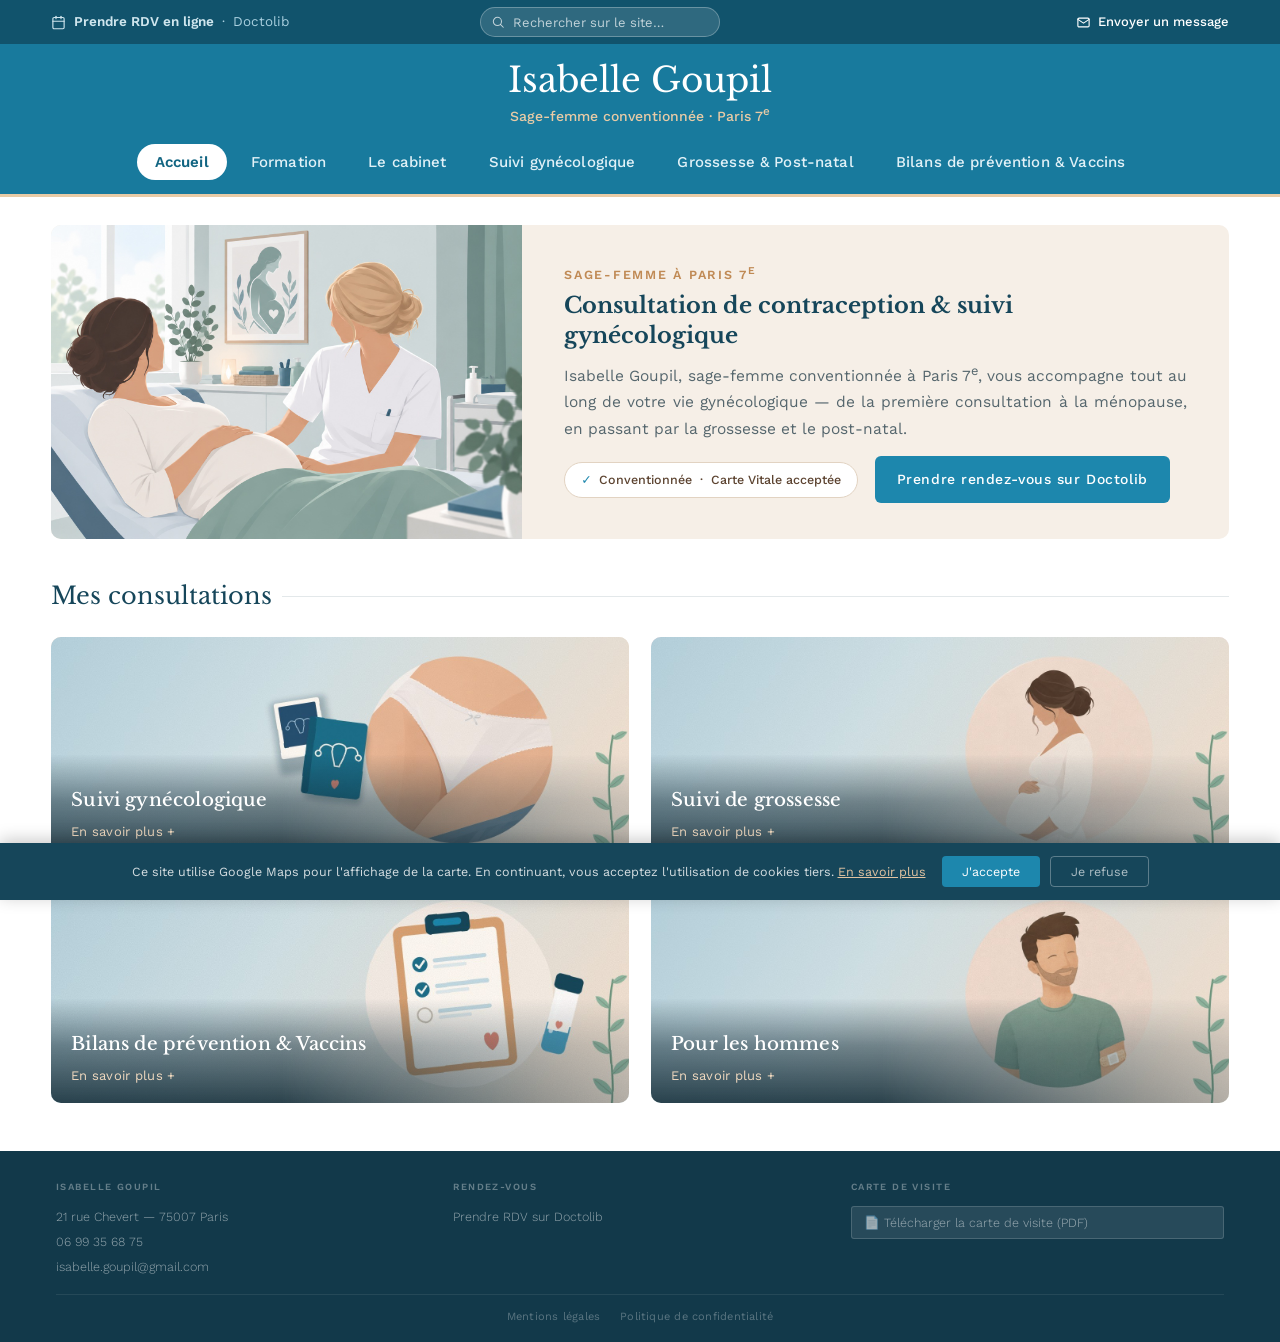
==== commit 75f68cc0: "Add files via upload" ====
--- a/index.html
+++ b/index.html
@@ -1074,6 +1074,9 @@
 /* ===== C8 : dégradé du titre plus sombre à gauche, l'illustration reste lumineuse à droite ===== */
 .home-card-header{background:none !important;}
 .home-card-header::before{content:'';position:absolute;left:0;right:0;top:0;bottom:0;z-index:-1;pointer-events:none;background:linear-gradient(to top,rgba(14,40,52,.86) 0%,rgba(14,40,52,.5) 55%,rgba(14,40,52,0) 100%);-webkit-mask-image:linear-gradient(to right,#000 0%,#000 40%,rgba(0,0,0,.3) 100%);mask-image:linear-gradient(to right,#000 0%,#000 40%,rgba(0,0,0,.3) 100%);}
+
+/* ===== C9 : pastilles Prénatal et Post-natal du même vert ===== */
+.section-label.pre,.section-label.post{background:#3f7f63;}
 </style>
 </head>
 <body>
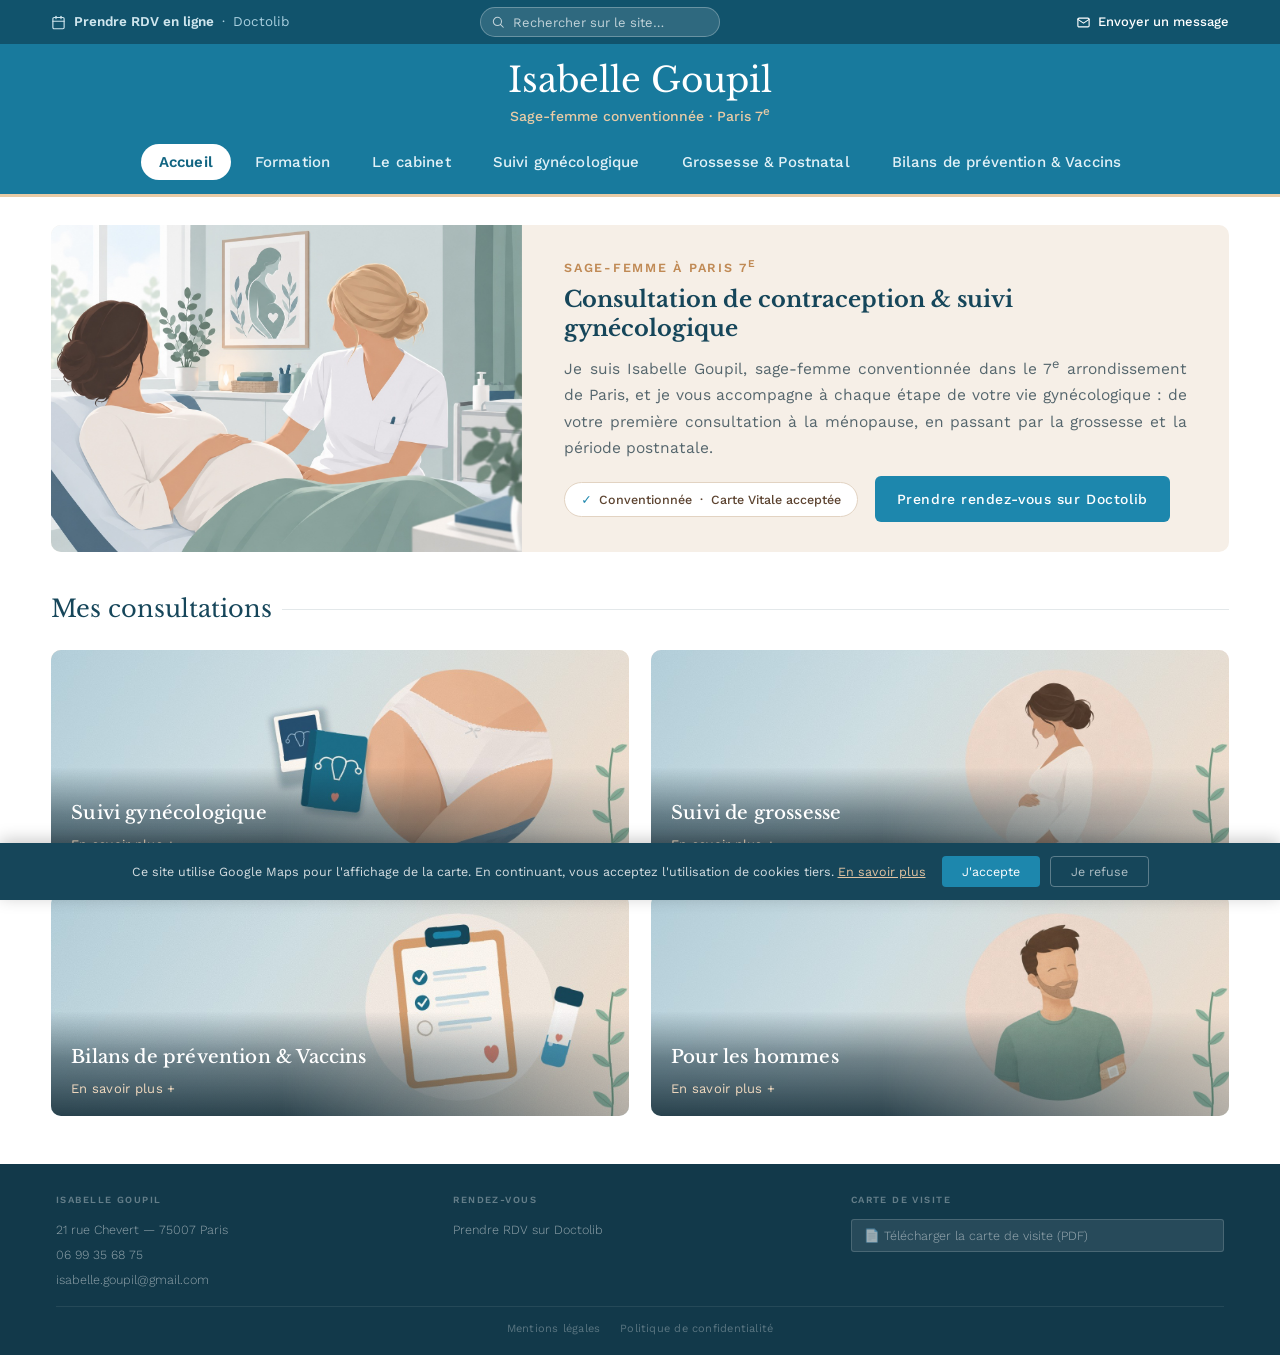
==== commit 392c8a84: "Add files via upload" ====
--- a/index.html
+++ b/index.html
@@ -5,8 +5,8 @@
 <meta name="viewport" content="width=device-width, initial-scale=1.0">
 <meta name="google-site-verification" content="EaJxoCCtiZ4vTzZtS2JBBfyW6_cSKPJgnhRqMzBJkp8" />
 <!-- SEO & Référencement -->
-<meta name="description" content="Isabelle Goupil, Sage-Femme conventionnée Paris 7e et Paris 15e. Suivi gynécologique, grossesse, post-natal, préparation à la naissance, bilans de prévention, vaccination. 21 rue Chevert, 75007 Paris.">
-<meta name="keywords" content="sage-femme, sage-femme paris, sage femme paris, sage-femme paris 7, sage femme paris 7, sage-femme paris 7e, sage femme paris 7e, sage-femme paris 15, sage femme paris 15, sage-femme paris 15e, sage femme paris 15e, gynécologie, grossesse, maternité, post-natal, préparation naissance, contraception, vaccination, bilans de prévention, 21 rue Chevert, 75007 Paris">
+<meta name="description" content="Isabelle Goupil, Sage-Femme conventionnée Paris 7e et Paris 15e. Suivi gynécologique, grossesse, postnatal, préparation à la naissance, bilans de prévention, vaccination. 21 rue Chevert, 75007 Paris.">
+<meta name="keywords" content="sage-femme, sage-femme paris, sage femme paris, sage-femme paris 7, sage femme paris 7, sage-femme paris 7e, sage femme paris 7e, sage-femme paris 15, sage femme paris 15, sage-femme paris 15e, sage femme paris 15e, gynécologie, grossesse, maternité, postnatal, préparation naissance, contraception, vaccination, bilans de prévention, 21 rue Chevert, 75007 Paris">
 <meta name="author" content="Isabelle Goupil">
 <meta name="robots" content="index, follow">
 <meta name="language" content="fr">
@@ -23,7 +23,7 @@
   "@context": "https://schema.org",
   "@type": "MedicalBusiness",
   "name": "Isabelle Goupil — Sage-Femme",
-  "description": "Sage-femme libérale conventionnée à Paris 7e. Suivi gynécologique, grossesse, post-natal, bilans de prévention, vaccination.",
+  "description": "Sage-femme libérale conventionnée à Paris 7e. Suivi gynécologique, grossesse, postnatal, bilans de prévention, vaccination.",
   "url": "https://isabelle-goupil-sage-femme.fr",
   "telephone": "+33699356875",
   "email": "isabelle.goupil@gmail.com",
@@ -271,7 +271,7 @@
 .gyneco-links a{display:block;color:var(--navy);font-family:var(--f-body);font-size:13px;margin-bottom:6px;text-decoration:none;padding-left:12px;border-left:2px solid var(--rose-light);transition:color .15s,border-color .15s;}
 .gyneco-links a:hover{color:var(--rose);border-left-color:var(--rose);}
 
-/* ──── PAGE 5 : GROSSESSE & POST-NATAL ──── */
+/* ──── PAGE 5 : GROSSESSE & POSTNATAL ──── */
 .section-label{display:inline-block;font-family:var(--f-body);font-size:10.5px;font-weight:700;letter-spacing:.12em;text-transform:uppercase;padding:5px 16px;border-radius:20px;margin-bottom:16px;color:#fff;}
 .section-label.pre{background:#2c5f8a;}
 .section-label.post{background:#3d7a6e;}
@@ -295,7 +295,7 @@
 .gc-detail ul li{padding:5px 0;border-bottom:1px solid var(--border);display:flex;gap:8px;align-items:flex-start;}
 .gc-detail ul li::before{content:'→';color:var(--sage);flex-shrink:0;margin-top:1px;}
 .gc-detail ul li:last-child{border-bottom:none;}
-/* Post-natal steps */
+/* Postnatal steps */
 .pn-steps{display:flex;flex-direction:column;gap:12px;}
 .pn-step{display:flex;gap:16px;align-items:flex-start;border-radius:14px;padding:16px 20px;}
 .pn-num{width:36px;height:36px;border-radius:50%;display:flex;align-items:center;justify-content:center;font-family:var(--f-title);font-size:15px;flex-shrink:0;color:#fff;font-weight:400;font-style:italic;}
@@ -1033,7 +1033,7 @@
   .home-card-header{top:var(--card-h);padding:26px 18px 14px;}
 }
 
-/* Page Grossesse & Post-natal : deux tons, bleu et sable */
+/* Page Grossesse & Postnatal : deux tons, bleu et sable */
 .section-label.pre{background:#187a9d;}
 .section-label.post{background:#9a5f33;}
 .gc-face.c1,.gc-face.c2,.gc-face.c3{background:#f6efe7;border-color:#e6d2ba;border-left:4px solid #c08a55;}
@@ -1075,8 +1075,18 @@
 .home-card-header{background:none !important;}
 .home-card-header::before{content:'';position:absolute;left:0;right:0;top:0;bottom:0;z-index:-1;pointer-events:none;background:linear-gradient(to top,rgba(14,40,52,.86) 0%,rgba(14,40,52,.5) 55%,rgba(14,40,52,0) 100%);-webkit-mask-image:linear-gradient(to right,#000 0%,#000 40%,rgba(0,0,0,.3) 100%);mask-image:linear-gradient(to right,#000 0%,#000 40%,rgba(0,0,0,.3) 100%);}
 
-/* ===== C9 : pastilles Prénatal et Post-natal du même vert ===== */
+/* ===== C9 : pastilles Prénatal et Postnatal du même vert ===== */
 .section-label.pre,.section-label.post{background:#3f7f63;}
+
+/* ===== C10 : lien « Voir la page » dans les cases d'accueil ===== */
+.home-card.open .home-card-body{max-height:420px;}
+.home-card-body .card-link{display:inline-block;margin-top:12px;font-family:var(--f-body);font-size:13px;font-weight:500;letter-spacing:.02em;color:var(--accent);text-decoration:none;border-bottom:1px solid transparent;transition:border-color .2s,color .2s;}
+.home-card-body .card-link::after{content:'\2192';display:inline-block;margin-left:.45em;transition:transform .2s;}
+.home-card-body .card-link:hover,.home-card-body .card-link:focus-visible{color:var(--navy);border-bottom-color:currentColor;}
+.home-card-body .card-link:hover::after{transform:translateX(3px);}
+.home-card:not(.open) .card-link{visibility:hidden;}
+.home-card{background:#fff;}
+.home-card-media{background-color:var(--navy);}
 </style>
 </head>
 <body>
@@ -1113,7 +1123,7 @@
     <button onclick="showPage('formation',this)">Formation</button>
     <button onclick="showPage('cabinet',this)">Le cabinet</button>
     <button onclick="showPage('gyneco',this)">Suivi gynécologique</button>
-    <button onclick="showPage('grossesse',this)">Grossesse &amp; Post-natal</button>
+    <button onclick="showPage('grossesse',this)">Grossesse &amp; Postnatal</button>
     <button onclick="showPage('bilans',this)">Bilans de prévention &amp; Vaccins</button>
   </nav>
   <div class="menu-info">
@@ -1129,7 +1139,7 @@
     <div class="home-banner-text scroll-reveal">
       <p class="eyebrow">Sage-femme à Paris 7<sup>e</sup></p>
       <h2>Consultation de contraception &amp; suivi gynécologique</h2>
-      <p>Isabelle Goupil, sage-femme conventionnée à Paris 7<sup>e</sup>, vous accompagne tout au long de votre vie gynécologique — de la première consultation à la ménopause, en passant par la grossesse et le post-natal.</p>
+      <p>Je suis Isabelle Goupil, sage-femme conventionnée dans le 7<sup>e</sup> arrondissement de Paris, et je vous accompagne à chaque étape de votre vie gynécologique : de votre première consultation à la ménopause, en passant par la grossesse et la période postnatale.</p>
       <div class="convention-strip"><span>✓</span> Conventionnée &nbsp;·&nbsp; Carte Vitale acceptée</div>
       <a class="rdv-btn" href="https://www.doctolib.fr/sage-femme/paris/isabelle-goupil" target="_blank" rel="noopener">Prendre rendez-vous sur Doctolib</a>
     </div>
@@ -1142,7 +1152,7 @@
         <h3>Suivi gynécologique</h3>
         <div class="card-hint">En savoir plus</div>
       </div>
-      <div class="home-card-body"><p>Contraception, dépistages, infections, IST, douleurs pelviennes et périnéales, pré-ménopause, vaginisme</p></div>
+      <div class="home-card-body"><p>Contraception, dépistages, infections, IST, douleurs pelviennes et périnéales, pré-ménopause, vaginisme</p><a class="card-link" href="#page-gyneco" onclick="event.stopPropagation();goPage('gyneco');return false;">Voir la page</a></div>
     </div>
     <div class="home-card grossesse scroll-reveal delay-1" onclick="this.classList.toggle('open')">
       <div class="home-card-media" aria-hidden="true"></div>
@@ -1150,7 +1160,7 @@
         <h3>Suivi de grossesse</h3>
         <div class="card-hint">En savoir plus</div>
       </div>
-      <div class="home-card-body"><p><strong>Prénatal :</strong> Bilan préconceptionnel, suivi mensuel, entretien prénatal, préparation à la naissance, monitoring.<br><br><strong>Post-natal :</strong> Visite à domicile, soutien à l'allaitement, consultation &amp; entretien post-natals, rééducation périnéale.</p></div>
+      <div class="home-card-body"><p><strong>Prénatal :</strong> Bilan préconceptionnel, suivi mensuel, entretien prénatal, préparation à la naissance, monitoring.<br><br><strong>Postnatal :</strong> Visite à domicile, soutien à l'allaitement, consultation &amp; entretien postnatals, rééducation périnéale.</p><a class="card-link" href="#page-grossesse" onclick="event.stopPropagation();goPage('grossesse');return false;">Voir la page</a></div>
     </div>
     <div class="home-card bilans scroll-reveal delay-2" onclick="this.classList.toggle('open')">
       <div class="home-card-media" aria-hidden="true"></div>
@@ -1158,7 +1168,7 @@
         <h3>Bilans de prévention &amp; Vaccins</h3>
         <div class="card-hint">En savoir plus</div>
       </div>
-      <div class="home-card-body"><p>Bilan de santé global pour les 18-25 ans et les 45-50 ans.<br>Prescription et injection des vaccins à tout âge.</p></div>
+      <div class="home-card-body"><p>Bilan de santé global pour les 18-25 ans et les 45-50 ans.<br>Prescription et injection des vaccins à tout âge.</p><a class="card-link" href="#page-bilans" onclick="event.stopPropagation();goPage('bilans');return false;">Voir la page</a></div>
     </div>
     <div class="home-card hommes scroll-reveal delay-3" onclick="this.classList.toggle('open')">
       <div class="home-card-media" aria-hidden="true"></div>
@@ -1166,7 +1176,7 @@
         <h3>Pour les hommes</h3>
         <div class="card-hint">En savoir plus</div>
       </div>
-      <div class="home-card-body"><p>Information et prescription vaccins, dépistage des IST, accompagnement dans les différents rendez-vous autour d'une grossesse.</p></div>
+      <div class="home-card-body"><p>Information et prescription vaccins, dépistage des IST, accompagnement dans les différents rendez-vous autour d'une grossesse.</p><a class="card-link" href="#page-bilans" onclick="event.stopPropagation();goPage('bilans');return false;">Voir la page</a></div>
     </div>
   </div>
 </div>
@@ -1204,7 +1214,7 @@
         <div class="tl-node-content">
           <div class="tl-node-date">depuis 2013</div>
           <div class="tl-node-title">Cabinet libéral — Paris 7e</div>
-          <div class="tl-node-tip">Sage-femme libérale : contraception, suivi gynécologique, grossesse, préparation à la naissance, post-natal, rééducation périnéale.</div>
+          <div class="tl-node-tip">Sage-femme libérale : contraception, suivi gynécologique, grossesse, préparation à la naissance, postnatal, rééducation périnéale.</div>
         </div>
       </div>
     </div>
@@ -1419,9 +1429,9 @@
   </div>
 </div>
 
-<!-- ===== PAGE 5 : GROSSESSE & POST-NATAL ===== -->
+<!-- ===== PAGE 5 : GROSSESSE & POSTNATAL ===== -->
 <div class="page" id="page-grossesse">
-  <h2 class="page-title">Grossesse &amp; Post-natal</h2>
+  <h2 class="page-title">Grossesse &amp; Postnatal</h2>
 
   <!-- PRÉNATAL -->
   <div class="section-label pre">Prénatal</div>
@@ -1489,8 +1499,8 @@
 
   <hr class="section-divider">
 
-  <!-- POST-NATAL -->
-  <div class="section-label post scroll-reveal">Post-natal</div>
+  <!-- POSTNATAL -->
+  <div class="section-label post scroll-reveal">Postnatal</div>
   <div class="pn-steps scroll-reveal delay-1" style="margin-top:12px;">
     <div class="pn-step s1">
       <div class="pn-num">1</div>
@@ -1502,15 +1512,15 @@
     </div>
     <div class="pn-step s3">
       <div class="pn-num">3</div>
-      <div><h3>Entretien post-natal</h3><p>Un temps d'échange dédié pour faire le point sur votre vécu de l'accouchement et vos besoins actuels.</p></div>
+      <div><h3>Entretien postnatal</h3><p>Un temps d'échange dédié pour faire le point sur votre vécu de l'accouchement et vos besoins actuels.</p></div>
     </div>
     <div class="pn-step s4">
       <div class="pn-num">4</div>
-      <div><h3>Bilan de rééducation post-natal</h3><p>Évaluation et prise en charge de la rééducation périnéale et abdominale après l'accouchement.</p></div>
+      <div><h3>Bilan de rééducation postnatal</h3><p>Évaluation et prise en charge de la rééducation périnéale et abdominale après l'accouchement.</p></div>
     </div>
     <div class="pn-step s5">
       <div class="pn-num">5</div>
-      <div><h3>Consultation post-natale gynécologique</h3><p>Consultation de suivi gynécologique pour le retour à la contraception et un bilan de santé global.</p></div>
+      <div><h3>Consultation postnatale gynécologique</h3><p>Consultation de suivi gynécologique pour le retour à la contraception et un bilan de santé global.</p></div>
     </div>
   </div>
 </div>
@@ -1769,7 +1779,7 @@
   formation: 'Formation & parcours',
   cabinet:   'Le cabinet',
   gyneco:    'Suivi gynécologique',
-  grossesse: 'Grossesse & Post-natal',
+  grossesse: 'Grossesse & Postnatal',
   bilans:    'Bilans de prévention & Vaccins',
 };
 
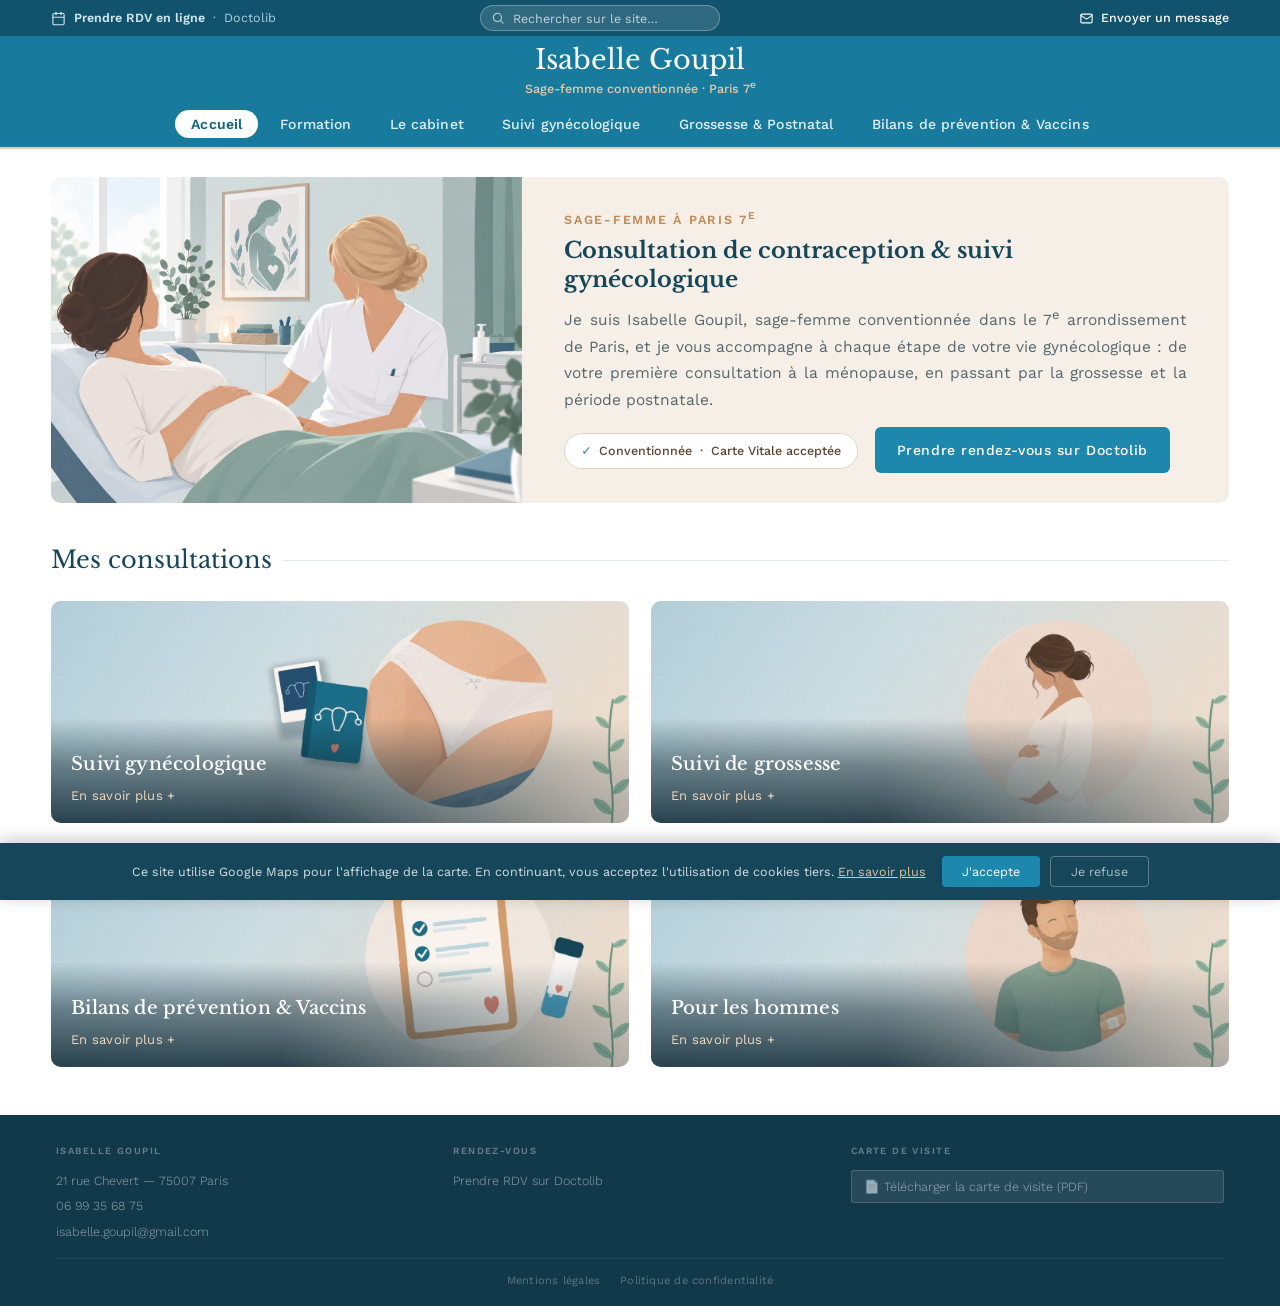
==== commit cce08ec8: "Add files via upload" ====
--- a/index.html
+++ b/index.html
@@ -1087,6 +1087,43 @@
 .home-card:not(.open) .card-link{visibility:hidden;}
 .home-card{background:#fff;}
 .home-card-media{background-color:var(--navy);}
+
+/* ===== C11 : le nom « Isabelle Goupil » n'est jamais coupé sur téléphone ===== */
+html{-webkit-text-size-adjust:100%;text-size-adjust:100%;}
+@media (max-width: 860px){
+  .brand-row .brand{flex:1 1 auto;min-width:min-content;}
+  .brand-row .brand-name{white-space:normal;overflow:visible;text-overflow:clip;font-size:clamp(15px,4.3vw,17.6px);line-height:1.12;}
+}
+@media (max-width: 340px){
+  .brand-row .header-rdv{padding:8px 10px !important;font-size:12px !important;}
+}
+
+/* ===== C12 : en-tête plus compact + page Formation sans saut de hauteur au survol ===== */
+@media (min-width: 861px){
+  :root{--tl-h:36px;}
+  body.is-scrolled{--tl-h:30px;}
+  .topline .top-search input{height:26px;font-size:12.5px;}
+  body.is-scrolled .topline .top-search input{height:22px;}
+  .top-rdv{font-size:12.5px;}
+  .topline-info{font-size:12.5px;gap:16px;}
+  .brand-row{padding:10px clamp(20px,4vw,56px) 6px;}
+  .brand-name{font-size:1.7em;}
+  .brand{gap:1px;row-gap:1px;}
+  .brand-sub{font-size:12.5px;}
+  .nav-bar{padding:4px clamp(20px,4vw,56px) 9px;}
+  body.is-scrolled .nav-bar{padding-top:6px;padding-bottom:6px;}
+  .nav-bar button{padding:6px 16px;font-size:14px;}
+  .sticky-nav{border-bottom-width:2px;}
+
+  /* Frise Formation : l'infobulle se superpose au contenu au lieu d'agrandir la zone (aucun changement de hauteur) */
+  .tl-category{position:relative;}
+  .tl-category:hover,.tl-category:focus-within,.tl-category:has(.tl-node.open){z-index:30;}
+  .tl-node-tip{display:block;visibility:hidden;opacity:0;transition:opacity .18s;position:absolute;top:100%;margin-top:3px;}
+  .tl-node:hover .tl-node-tip,.tl-node.open .tl-node-tip{visibility:visible;opacity:1;}
+}
+@media (max-width: 860px){
+  .brand-row{padding-top:7px !important;padding-bottom:7px !important;}
+}
 </style>
 </head>
 <body>
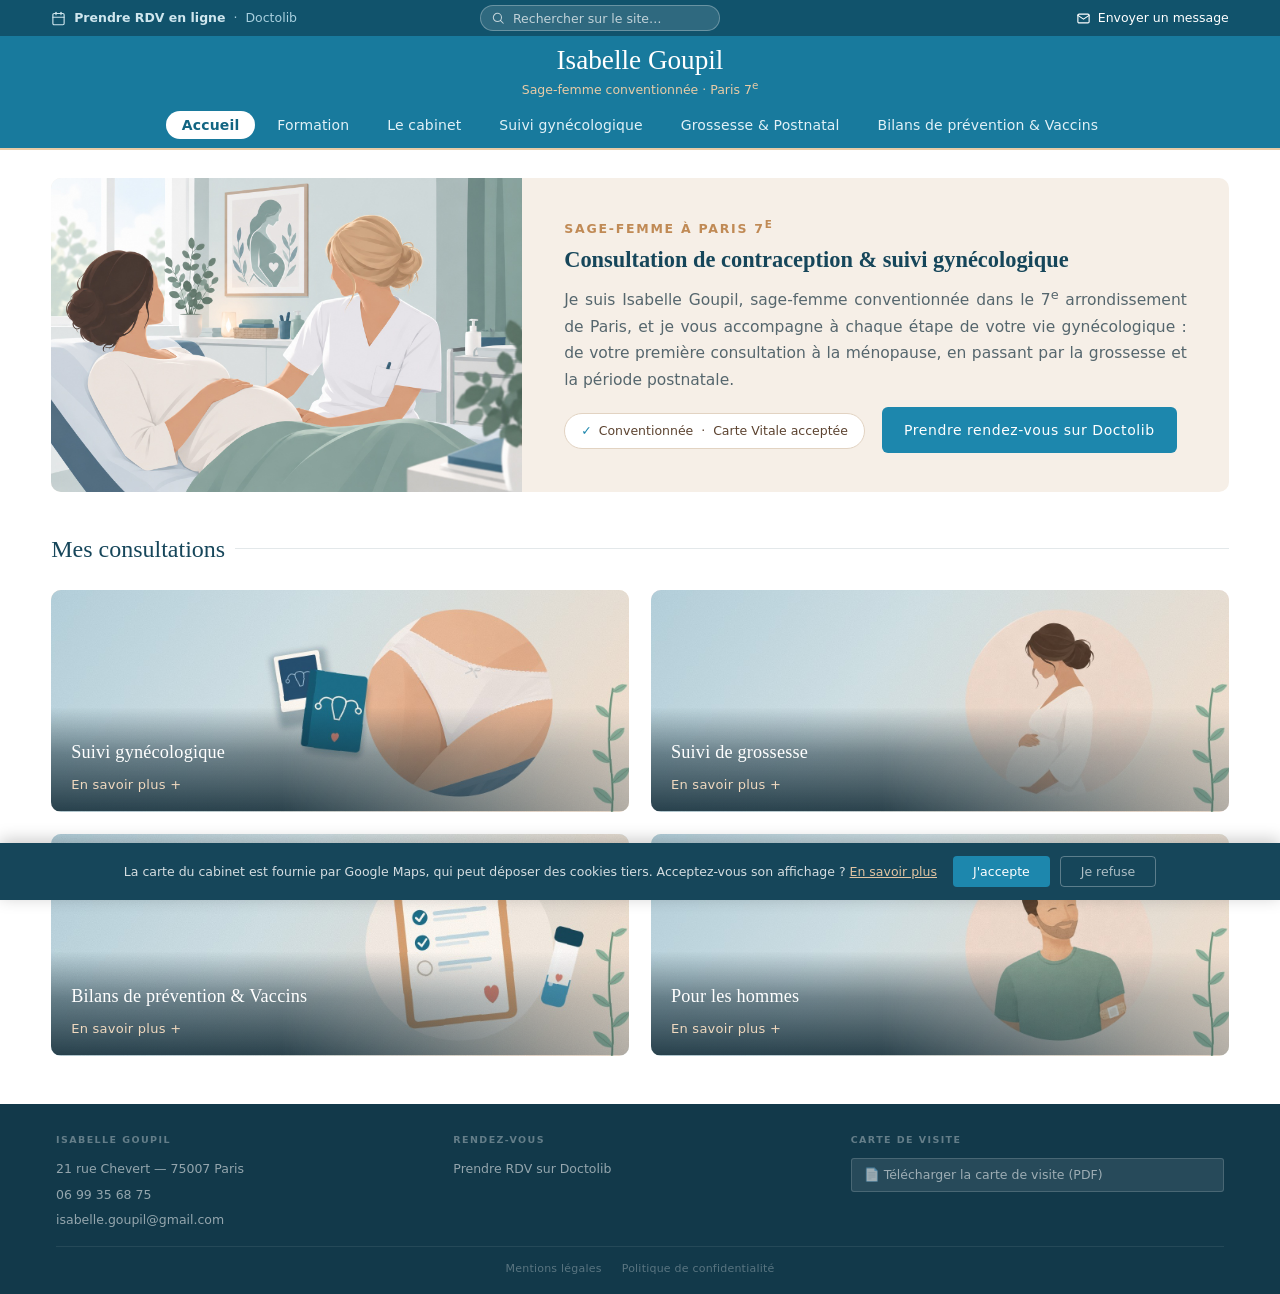
==== commit 07e436fd: "Add files via upload" ====
--- a/index.html
+++ b/index.html
@@ -3,6 +3,7 @@
 <head>
 <meta charset="UTF-8">
 <meta name="viewport" content="width=device-width, initial-scale=1.0">
+<meta http-equiv="Content-Security-Policy" content="default-src 'self'; script-src 'self' 'unsafe-inline'; style-src 'self' 'unsafe-inline'; img-src 'self' data:; font-src 'self'; frame-src https://www.google.com; connect-src 'none'; object-src 'none'; base-uri 'self'; form-action 'none'">
 <meta name="google-site-verification" content="EaJxoCCtiZ4vTzZtS2JBBfyW6_cSKPJgnhRqMzBJkp8" />
 <!-- SEO & Référencement -->
 <meta name="description" content="Isabelle Goupil, Sage-Femme conventionnée Paris 7e et Paris 15e. Suivi gynécologique, grossesse, postnatal, préparation à la naissance, bilans de prévention, vaccination. 21 rue Chevert, 75007 Paris.">
@@ -57,9 +58,49 @@
 }
 </script>
 <!-- Favicon inline (rose sage-femme) -->
-<link rel="preconnect" href="https://fonts.googleapis.com">
-<link rel="preconnect" href="https://fonts.gstatic.com" crossorigin>
-<link href="https://fonts.googleapis.com/css2?family=Libre+Baskerville:ital,wght@0,400;0,700;1,400&family=Work+Sans:wght@300;400;500;600&display=swap" rel="stylesheet">
+<link rel="preload" href="docs/polices/libre-baskerville-normal-variable.woff2" as="font" type="font/woff2" crossorigin>
+<link rel="preload" href="docs/polices/work-sans-normal-variable.woff2" as="font" type="font/woff2" crossorigin>
+<style id="polices-et-chargement">
+/* Polices hébergées sur le site (aucun appel à Google) */
+@font-face{font-family:'Libre Baskerville';font-style:normal;font-weight:400 700;font-display:swap;src:url(docs/polices/libre-baskerville-normal-variable.woff2) format('woff2');}
+@font-face{font-family:'Libre Baskerville';font-style:italic;font-weight:400;font-display:swap;src:url(docs/polices/libre-baskerville-italic-400.woff2) format('woff2');}
+@font-face{font-family:'Work Sans';font-style:normal;font-weight:300 600;font-display:swap;src:url(docs/polices/work-sans-normal-variable.woff2) format('woff2');}
+
+/* Écran de chargement */
+#loader{position:fixed;top:0;right:0;bottom:0;left:0;z-index:10000;display:flex;align-items:center;justify-content:center;background:linear-gradient(160deg,#11536c 0%,#187a9d 100%);color:#fff;transition:opacity .6s ease,visibility 0s linear .6s;animation:ld-failsafe .01s linear 5s forwards;}
+#loader.is-done{opacity:0;visibility:hidden;pointer-events:none;}
+.ld-inner{text-align:center;padding:0 24px;}
+.ld-name{font-family:'Libre Baskerville',Georgia,serif;font-size:clamp(28px,7vw,44px);line-height:1.15;letter-spacing:.01em;animation:ld-up .8s cubic-bezier(.22,.61,.36,1) both;}
+.ld-sub{margin-top:10px;font-family:'Work Sans',system-ui,sans-serif;font-size:12px;letter-spacing:.22em;text-transform:uppercase;color:#e8cba6;animation:ld-up .8s cubic-bezier(.22,.61,.36,1) .18s both;}
+.ld-sub sup{font-size:.72em;line-height:0;letter-spacing:0;text-transform:none;}
+.ld-track{position:relative;margin:26px auto 0;width:132px;height:2px;border-radius:2px;background:rgba(255,255,255,.26);overflow:hidden;animation:ld-fade .6s ease .4s both;}
+.ld-track span{position:absolute;top:0;left:0;height:100%;width:42%;border-radius:2px;background:#e8cba6;animation:ld-slide 1.5s cubic-bezier(.45,0,.25,1) infinite;}
+@keyframes ld-up{from{opacity:0;transform:translateY(10px);}to{opacity:1;transform:none;}}
+@keyframes ld-fade{from{opacity:0;}to{opacity:1;}}
+@keyframes ld-slide{0%{transform:translateX(-100%);}100%{transform:translateX(340%);}}
+@keyframes ld-failsafe{to{opacity:0;visibility:hidden;pointer-events:none;}}
+@media (prefers-reduced-motion:reduce){.ld-name,.ld-sub,.ld-track{animation:none;}.ld-track span{animation:none;width:100%;}}
+@media print{#loader{display:none;}}
+</style>
+<noscript><style>#loader{display:none !important;}</style></noscript>
+<script>
+/* Écran de chargement : masqué quand la page, les images et les polices sont prêtes (900 ms minimum, 4 s maximum) */
+(function(){
+  var t0=Date.now(), done=false, q=[];
+  var calm=window.matchMedia&&matchMedia('(prefers-reduced-motion: reduce)').matches;
+  window.siteReady=function(fn){ if(done){fn();}else{q.push(fn);} };
+  function finish(){
+    if(done) return; done=true;
+    var l=document.getElementById('loader');
+    if(l){ l.classList.add('is-done'); l.setAttribute('aria-hidden','true'); setTimeout(function(){ l.style.display='none'; },700); }
+    q.forEach(function(f){ try{f();}catch(e){} }); q=[];
+  }
+  function afterMin(){ setTimeout(finish, Math.max(0,(calm?300:900)-(Date.now()-t0))); }
+  var loaded=new Promise(function(r){ if(document.readyState==='complete'){r();}else{window.addEventListener('load',r);} });
+  loaded.then(function(){ return document.fonts&&document.fonts.ready; }).then(afterMin,afterMin);
+  setTimeout(finish,4000);
+})();
+</script>
 <link rel="icon" type="image/svg+xml" href="data:image/svg+xml,<svg xmlns='http://www.w3.org/2000/svg' viewBox='0 0 64 64'><rect width='64' height='64' rx='12' fill='%231a2e49'/><text y='44' x='50%' text-anchor='middle' font-size='36' font-family='Georgia,serif' fill='%23e0a0bc'>♀</text></svg>">
 <link rel="canonical" href="https://isabelle-goupil-sage-femme.fr/">
 <title>Isabelle Goupil — Sage-Femme Paris 7e</title>
@@ -1127,6 +1168,13 @@
 </style>
 </head>
 <body>
+<div id="loader" role="status" aria-label="Chargement du site">
+  <div class="ld-inner">
+    <div class="ld-name" aria-hidden="true">Isabelle Goupil</div>
+    <div class="ld-sub" aria-hidden="true">Sage-femme · Paris 7<sup>e</sup></div>
+    <div class="ld-track" aria-hidden="true"><span></span></div>
+  </div>
+</div>
 <div class="wrap">
 
 <!-- BANDE DU HAUT (fixe au défilement) : rendez-vous, recherche, adresse -->
@@ -1365,7 +1413,7 @@
     </div>
   </div>
 
-  <a class="ordre-link" href="https://www.ordre-sages-femmes.fr" target="_blank">
+  <a class="ordre-link" href="https://www.ordre-sages-femmes.fr" target="_blank" rel="noopener">
     <svg viewBox="0 0 24 24"><path d="M12 22s8-4 8-10V5l-8-3-8 3v7c0 6 8 10 8 10z"/></svg>
     Ordre National des Sages-Femmes
   </a>
@@ -1460,9 +1508,9 @@
   </div>
   <div class="gyneco-links scroll-reveal" style="margin-top:32px;">
     <h3>Liens utiles</h3>
-    <a href="https://www.onsexprime.fr" target="_blank">onsexprime.fr — Contraception &amp; sexualité</a>
-    <a href="https://www.ameli.fr" target="_blank">ameli.fr — Assurance maladie</a>
-    <a href="https://www.sparadrap.org/boutique/produit/guide-la-premiere-consultation-gynecologique" target="_blank">Guide de la 1ère consultation gynécologique →</a>
+    <a href="https://www.onsexprime.fr" target="_blank" rel="noopener">onsexprime.fr — Contraception &amp; sexualité</a>
+    <a href="https://www.ameli.fr" target="_blank" rel="noopener">ameli.fr — Assurance maladie</a>
+    <a href="https://www.sparadrap.org/boutique/produit/guide-la-premiere-consultation-gynecologique" target="_blank" rel="noopener">Guide de la 1ère consultation gynécologique →</a>
   </div>
 </div>
 
@@ -1582,8 +1630,8 @@
           Première consultation et prévention — auto-questionnaire à apporter le jour du RDV.
         </div>
         <div class="bilan-strip-links">
-          <a href="docs/MBP-autoquestionnaire-18-25-ans.pdf" target="_blank" style="background:var(--accent1);color:#fff;">⬇ Questionnaire PDF</a>
-          <a href="https://www.ameli.fr/paris/medecin/sante-prevention/bilan-prevention-ages-cles" target="_blank" style="background:var(--green);color:#fff;">Ameli.fr →</a>
+          <a href="docs/MBP-autoquestionnaire-18-25-ans.pdf" target="_blank" rel="noopener" style="background:var(--accent1);color:#fff;">⬇ Questionnaire PDF</a>
+          <a href="https://www.ameli.fr/paris/medecin/sante-prevention/bilan-prevention-ages-cles" target="_blank" rel="noopener" style="background:var(--green);color:#fff;">Ameli.fr →</a>
         </div>
       </div>
     </div>
@@ -1598,8 +1646,8 @@
           Bilan de prévention et dépistages adaptés — auto-questionnaire à apporter le jour du RDV.
         </div>
         <div class="bilan-strip-links">
-          <a href="docs/MBP-autoquestionnaire-45-50-ans.pdf" target="_blank" style="background:var(--accent1);color:#fff;">⬇ Questionnaire PDF</a>
-          <a href="https://www.ameli.fr/paris/medecin/sante-prevention/bilan-prevention-ages-cles" target="_blank" style="background:var(--green);color:#fff;">Ameli.fr →</a>
+          <a href="docs/MBP-autoquestionnaire-45-50-ans.pdf" target="_blank" rel="noopener" style="background:var(--accent1);color:#fff;">⬇ Questionnaire PDF</a>
+          <a href="https://www.ameli.fr/paris/medecin/sante-prevention/bilan-prevention-ages-cles" target="_blank" rel="noopener" style="background:var(--green);color:#fff;">Ameli.fr →</a>
         </div>
       </div>
     </div>
@@ -1625,7 +1673,7 @@
         <tr><td>COVID-19</td><td data-label="Indication">Prévention des formes graves</td><td data-label="Personnes concernées">Selon recommandations en vigueur</td></tr>
       </tbody>
     </table>
-    <p class="vacc-note">Les recommandations vaccinales évoluent. Consultez <a href="https://www.ameli.fr" target="_blank" style="color:var(--accent1)">ameli.fr</a> ou le calendrier vaccinal officiel pour les dernières mises à jour.</p>
+    <p class="vacc-note">Les recommandations vaccinales évoluent. Consultez <a href="https://www.ameli.fr" target="_blank" rel="noopener" style="color:var(--accent1)">ameli.fr</a> ou le calendrier vaccinal officiel pour les dernières mises à jour.</p>
   </div>
 </div>
 
@@ -1687,7 +1735,7 @@
 
       <h3>Données collectées</h3>
       <p>Ce site vitrine ne collecte aucune donnée personnelle de façon automatique. Aucun formulaire de contact ni outil d'analyse n'est utilisé.<br><br><strong>Google Maps</strong> : la page « Le cabinet » intègre une carte Google Maps, chargée uniquement après votre consentement explicite. En cas d'acceptation, Google peut déposer des cookies de fonctionnement sur votre appareil, soumis à la <a href="https://policies.google.com/privacy" target="_blank" rel="noopener" style="color:var(--rose);">politique de confidentialité de Google</a>. Vous pouvez refuser ce chargement via la bannière de consentement — un lien externe vers Google Maps vous est alors proposé en remplacement.</p>
-      <p>Les prises de rendez-vous sont réalisées via la plateforme <strong>Doctolib</strong>, soumise à sa propre politique de confidentialité, consultable sur <a href="https://www.doctolib.fr/terms/privacy" target="_blank">doctolib.fr</a>.</p>
+      <p>Les prises de rendez-vous sont réalisées via la plateforme <strong>Doctolib</strong>, soumise à sa propre politique de confidentialité, consultable sur <a href="https://www.doctolib.fr/terms/privacy" target="_blank" rel="noopener">doctolib.fr</a>.</p>
 
       <h3>Données de santé</h3>
       <p>Dans le cadre des consultations, des données de santé à caractère personnel sont collectées et traitées par Isabelle Goupil en tant que professionnelle de santé, dans le strict respect du <strong>secret médical</strong> et du <strong>RGPD (Règlement Général sur la Protection des Données)</strong>.</p>
@@ -1704,7 +1752,7 @@
       → Droit à la limitation du traitement<br>
       → Droit à la portabilité</p>
       <p>Pour exercer ces droits, contactez : <a href="mailto:isabelle.goupil@gmail.com">isabelle.goupil@gmail.com</a></p>
-      <p>En cas de réclamation, vous pouvez saisir la <strong>CNIL</strong> : <a href="https://www.cnil.fr" target="_blank">cnil.fr</a></p>
+      <p>En cas de réclamation, vous pouvez saisir la <strong>CNIL</strong> : <a href="https://www.cnil.fr" target="_blank" rel="noopener">cnil.fr</a></p>
 
       <h3>Cookies</h3>
       <p>Ce site n'utilise aucun cookie de traçage, de publicité ou d'analyse. La carte Google Maps intégrée peut déposer des cookies tiers lors de son affichage — vous pouvez les bloquer via les paramètres de votre navigateur.</p>
@@ -1726,11 +1774,11 @@
     </div>
     <div class="footer-col">
       <h4>Rendez-vous</h4>
-      <a href="https://www.doctolib.fr/sage-femme/paris/isabelle-goupil" target="_blank">Prendre RDV sur Doctolib</a>
+      <a href="https://www.doctolib.fr/sage-femme/paris/isabelle-goupil" target="_blank" rel="noopener">Prendre RDV sur Doctolib</a>
     </div>
     <div class="footer-col">
       <h4>Carte de visite</h4>
-      <a class="cv-dl-btn" href="docs/carte_visite.pdf" target="_blank">📄 Télécharger la carte de visite (PDF)</a>
+      <a class="cv-dl-btn" href="docs/carte_visite.pdf" target="_blank" rel="noopener">📄 Télécharger la carte de visite (PDF)</a>
     </div>
   </div>
   <div class="footer-scroll-hint" id="footerDots">
@@ -1783,7 +1831,7 @@
 // Init au chargement pour la page active
 document.addEventListener('DOMContentLoaded', () => {
   const activePage = document.querySelector('.page.active');
-  if (activePage) initReveal(activePage);
+  if (activePage) (window.siteReady || (f => f()))(() => initReveal(activePage));
 });
 
 /* =============================================
@@ -1856,9 +1904,10 @@
     if (match) hits.push(page);
   });
 
+  const esc = t => String(t).replace(/[&<>"']/g, c => ({'&':'&amp;','<':'&lt;','>':'&gt;','"':'&quot;',"'":'&#39;'}[c]));
   res.innerHTML = hits.length
-    ? hits.map(h => `<div class="sr-item" onclick="goPage('${h.id}', '${q}')">→ ${h.label}</div>`).join('')
-    : `<div style="color:var(--muted);font-family:var(--f-body);font-size:13px;">Aucun résultat pour « ${val} »</div>`;
+    ? hits.map(h => `<div class="sr-item" data-id="${esc(h.id)}" data-q="${esc(q)}" onclick="goPage(this.dataset.id, this.dataset.q)">→ ${esc(h.label)}</div>`).join('')
+    : `<div style="color:var(--muted);font-family:var(--f-body);font-size:13px;">Aucun résultat pour « ${esc(val)} »</div>`;
   res.style.display = 'block';
 }
 
@@ -2122,7 +2171,7 @@
 
 <!-- Bandeau consentement cookies -->
 <div class="cookie-banner" id="cookieBanner">
-  <p>Ce site utilise Google Maps pour l'affichage de la carte. En continuant, vous acceptez l'utilisation de cookies tiers. 
+  <p>La carte du cabinet est fournie par Google Maps, qui peut déposer des cookies tiers. Acceptez-vous son affichage ? 
   <a onclick="openModal('modal-confidentialite');return false;" href="#">En savoir plus</a></p>
   <div class="cookie-btns">
     <button class="cookie-btn" onclick="acceptCookies()">J'accepte</button>
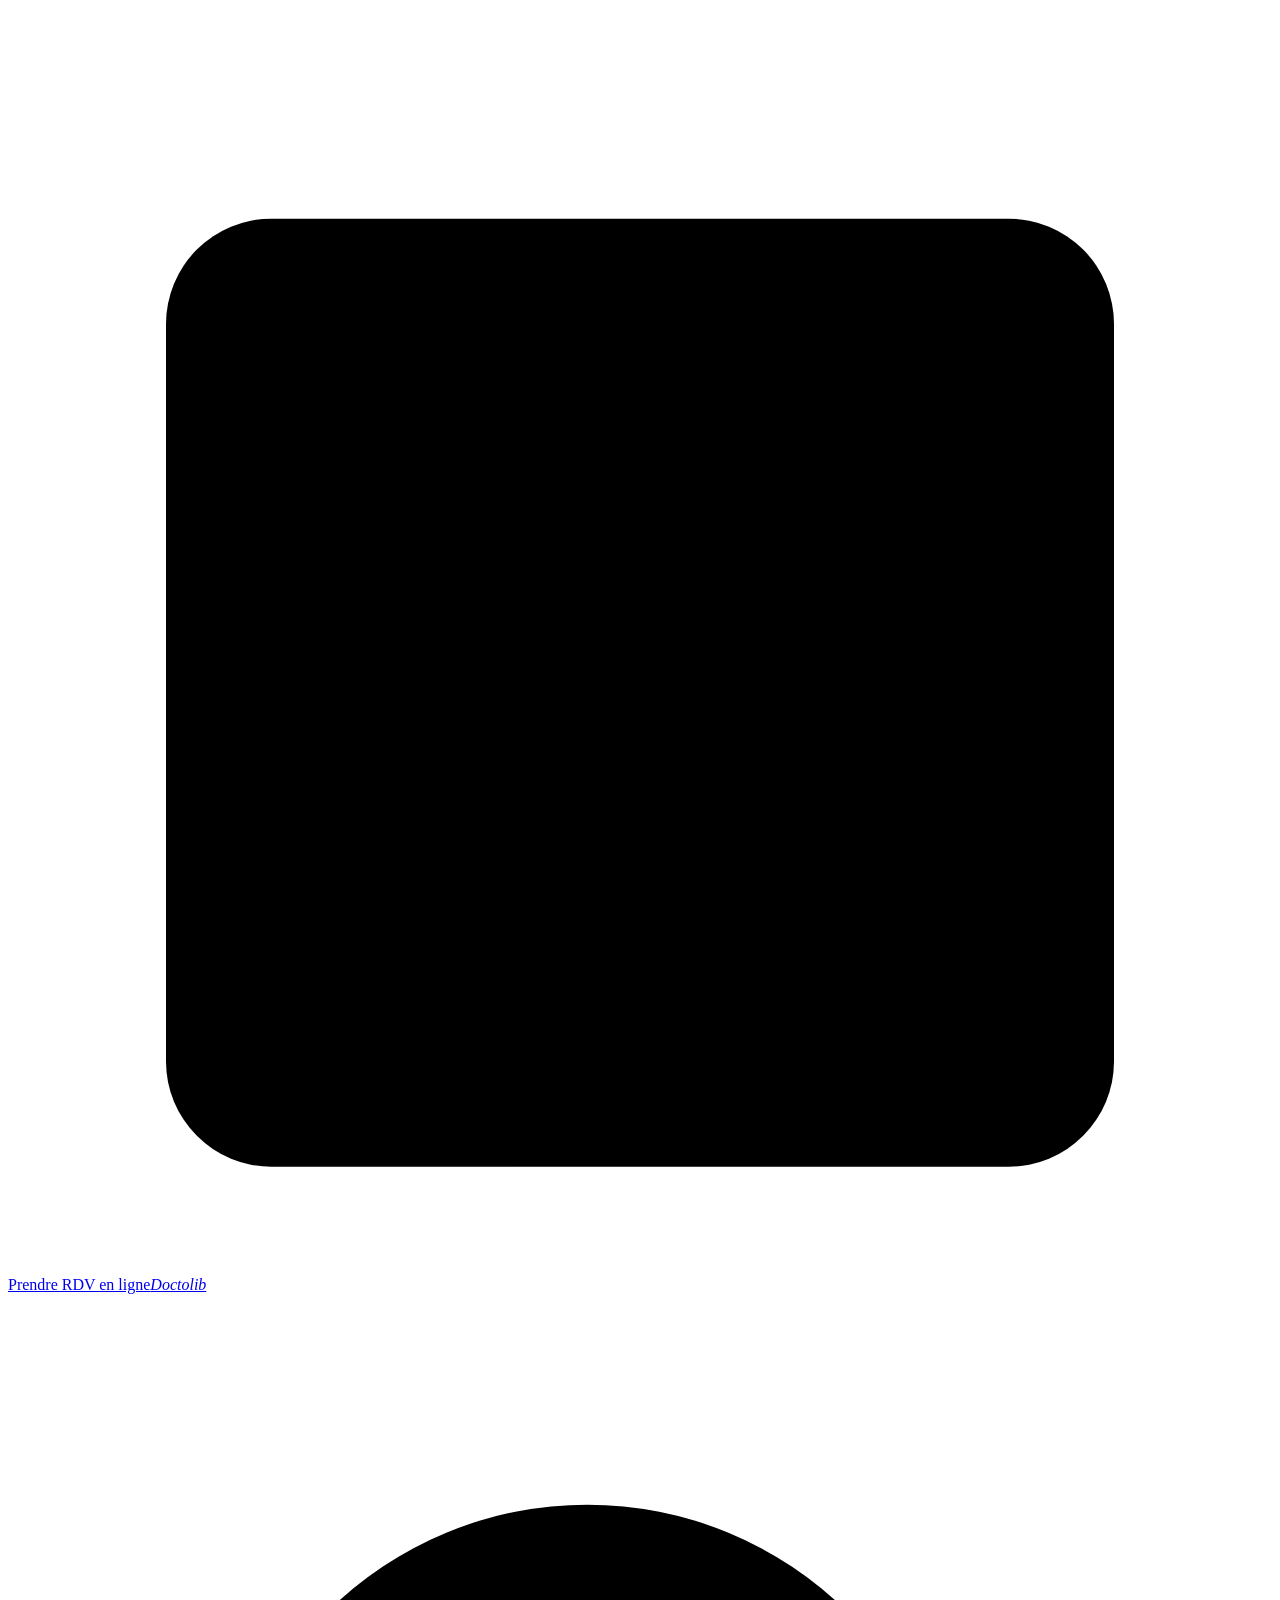
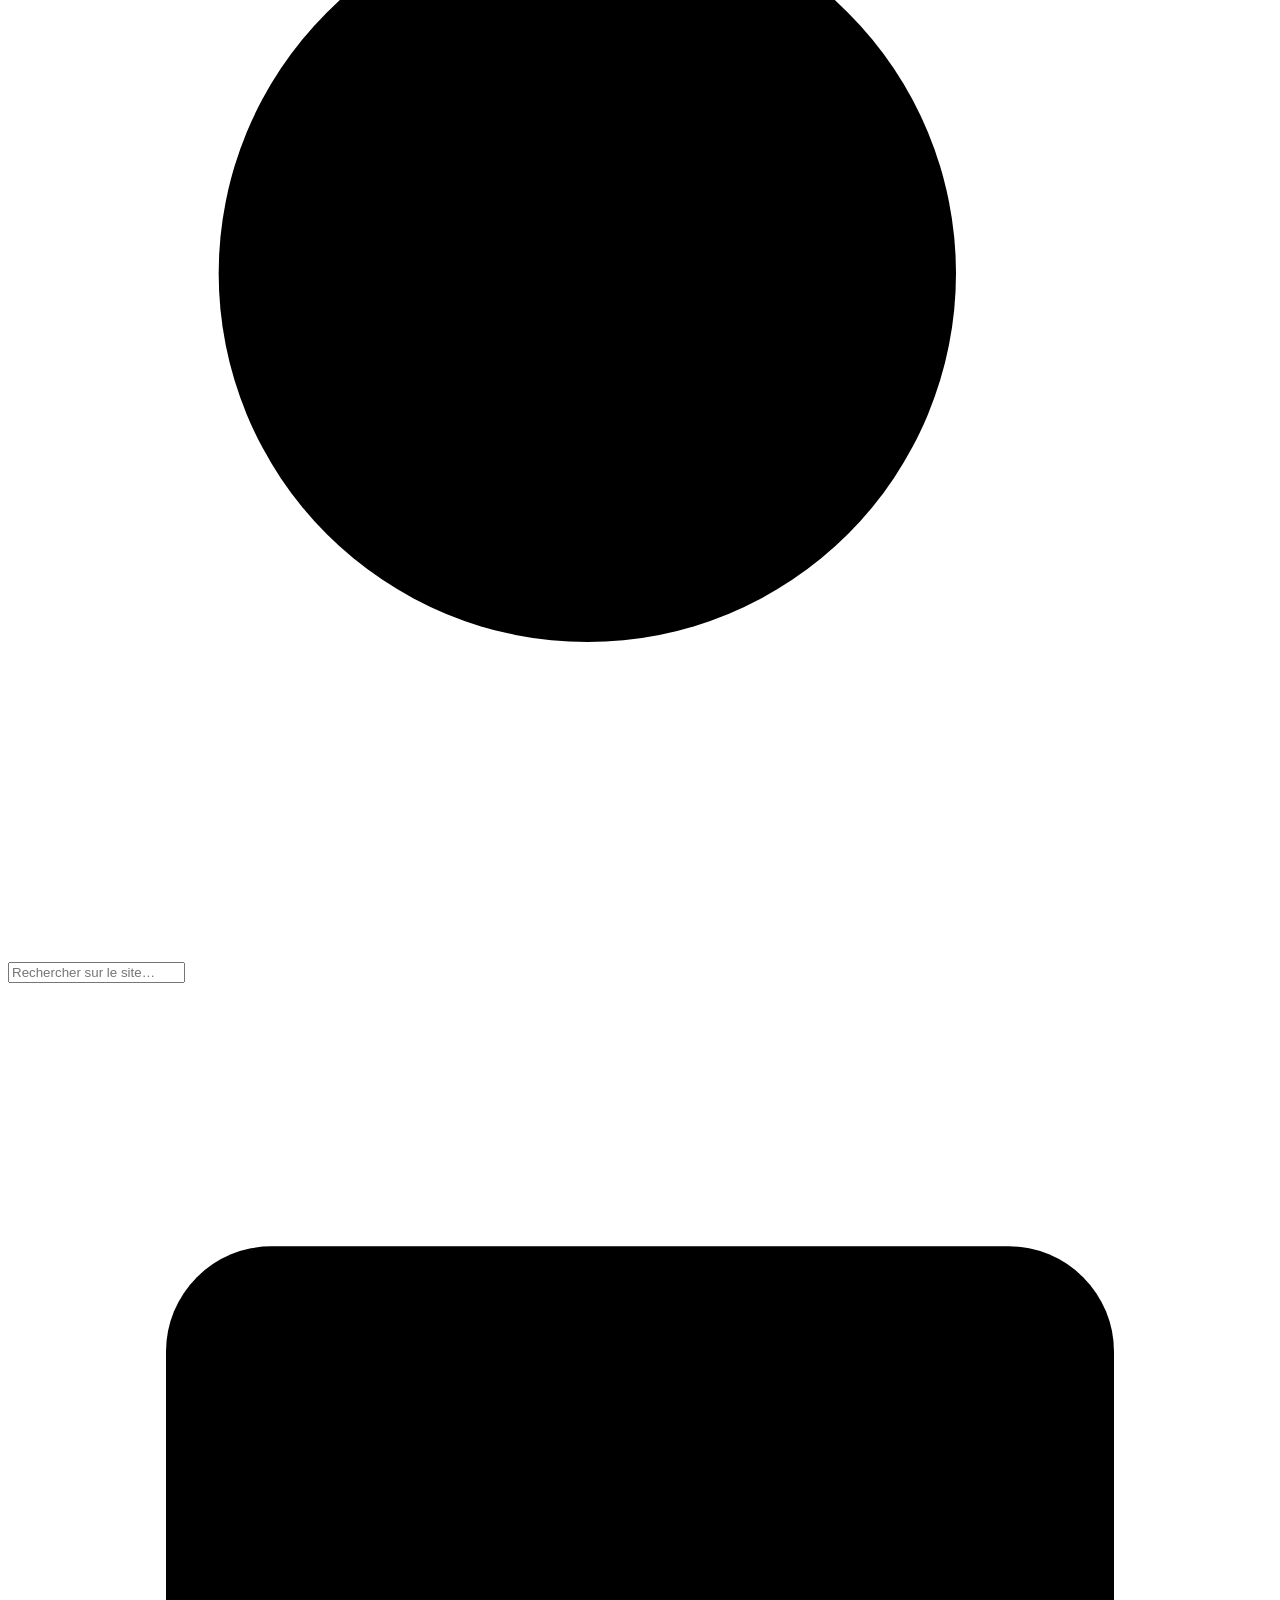
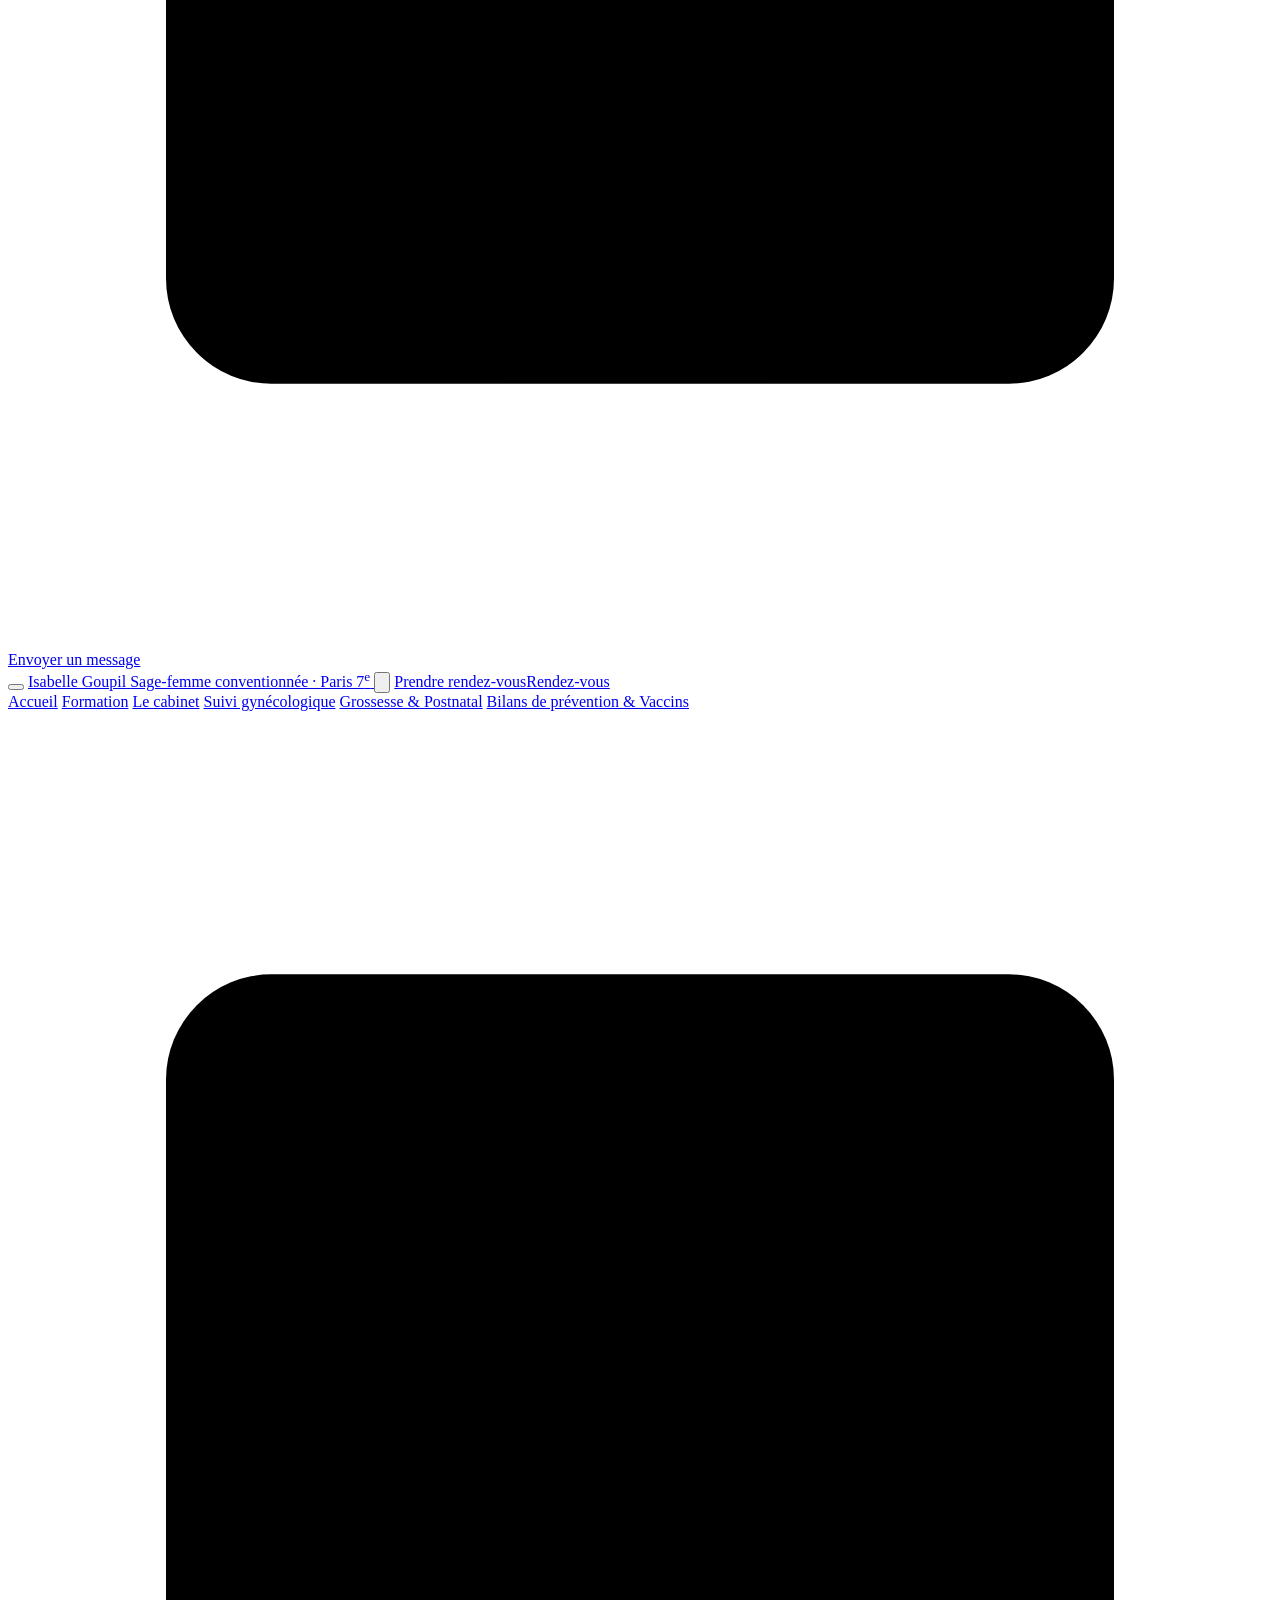
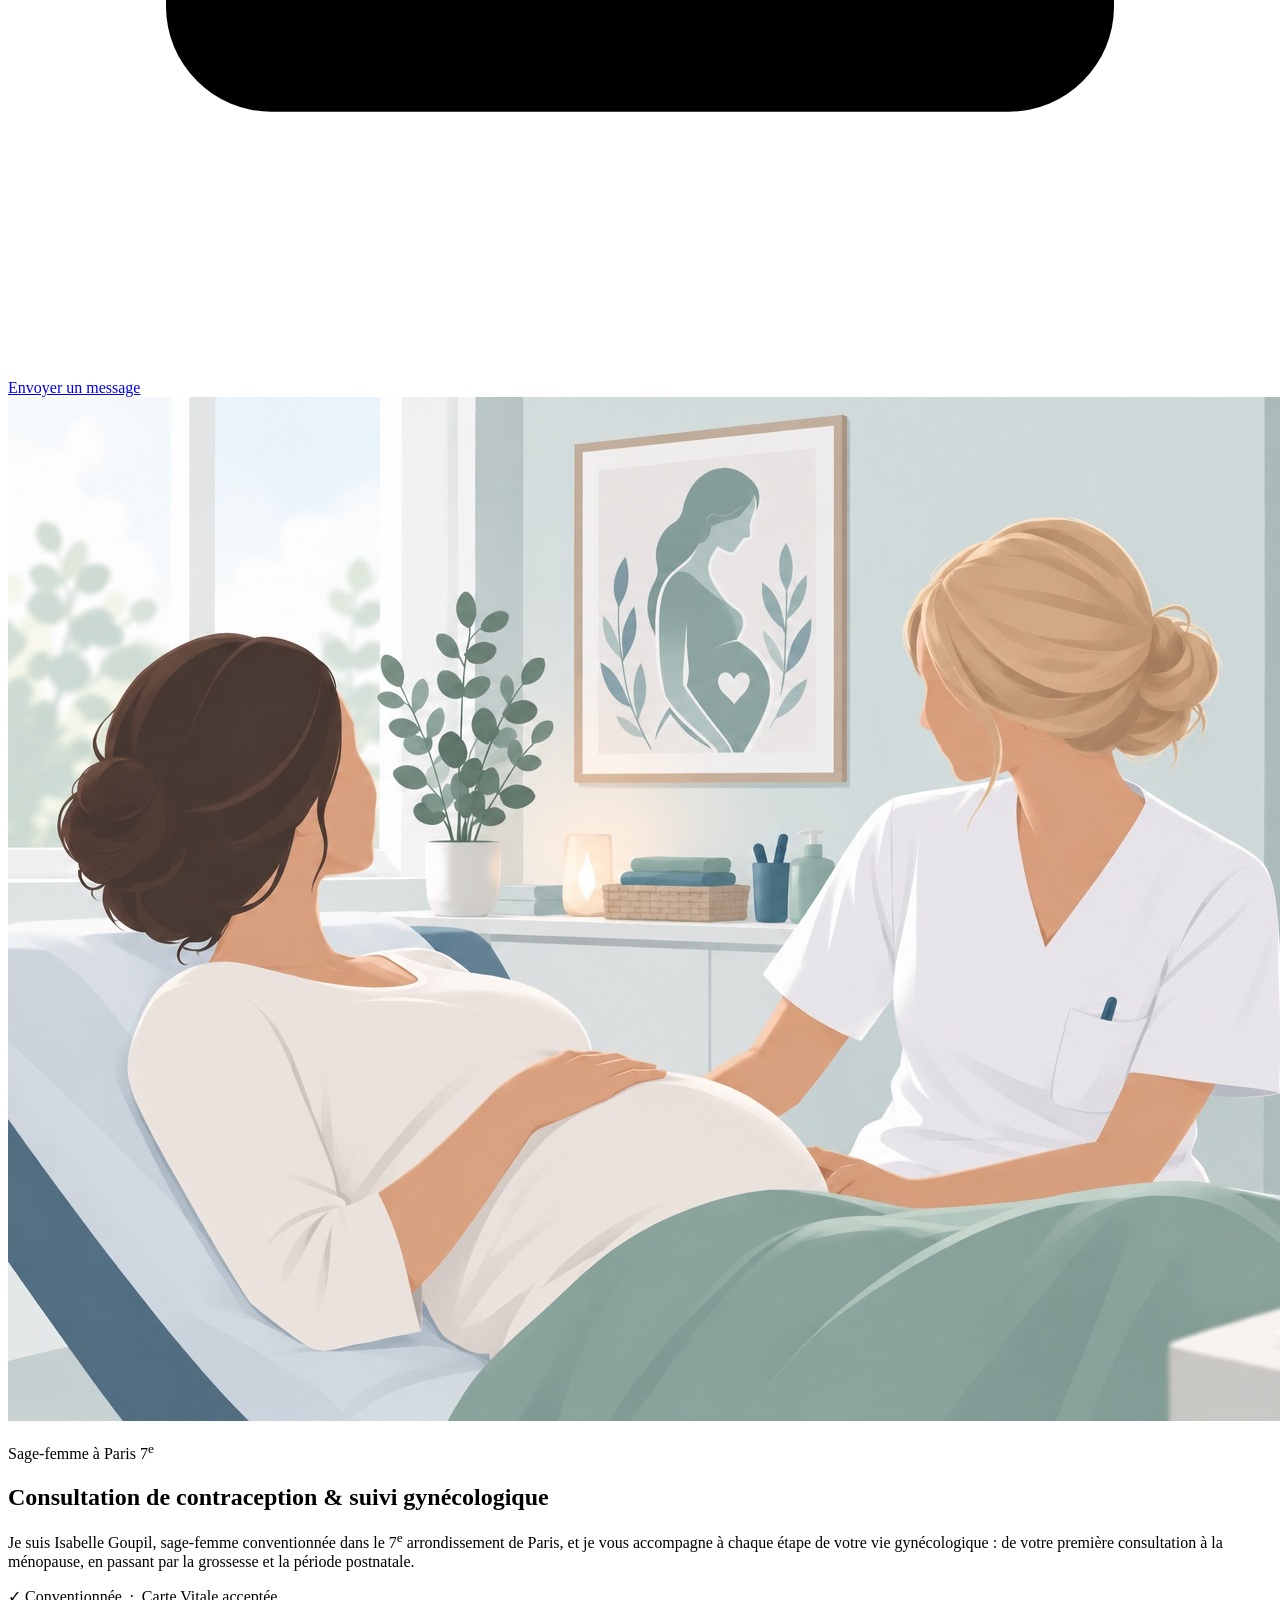
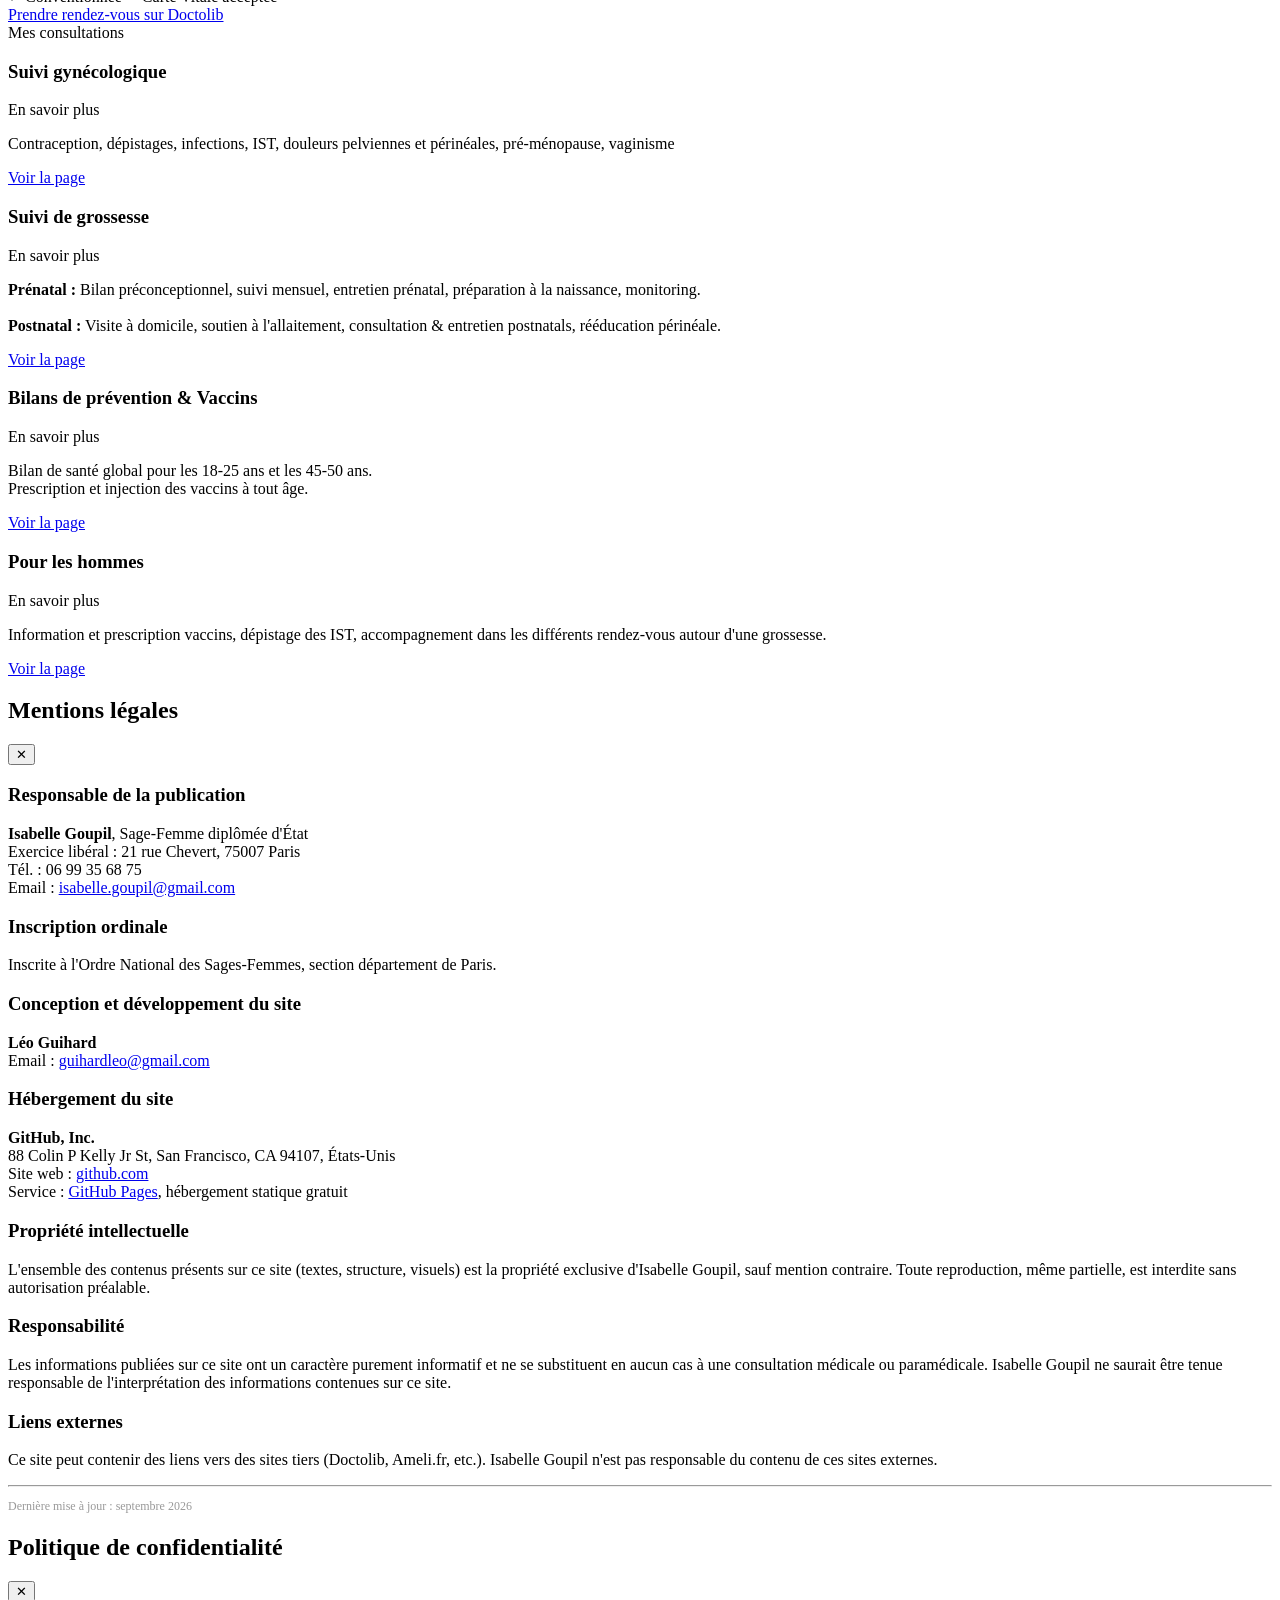
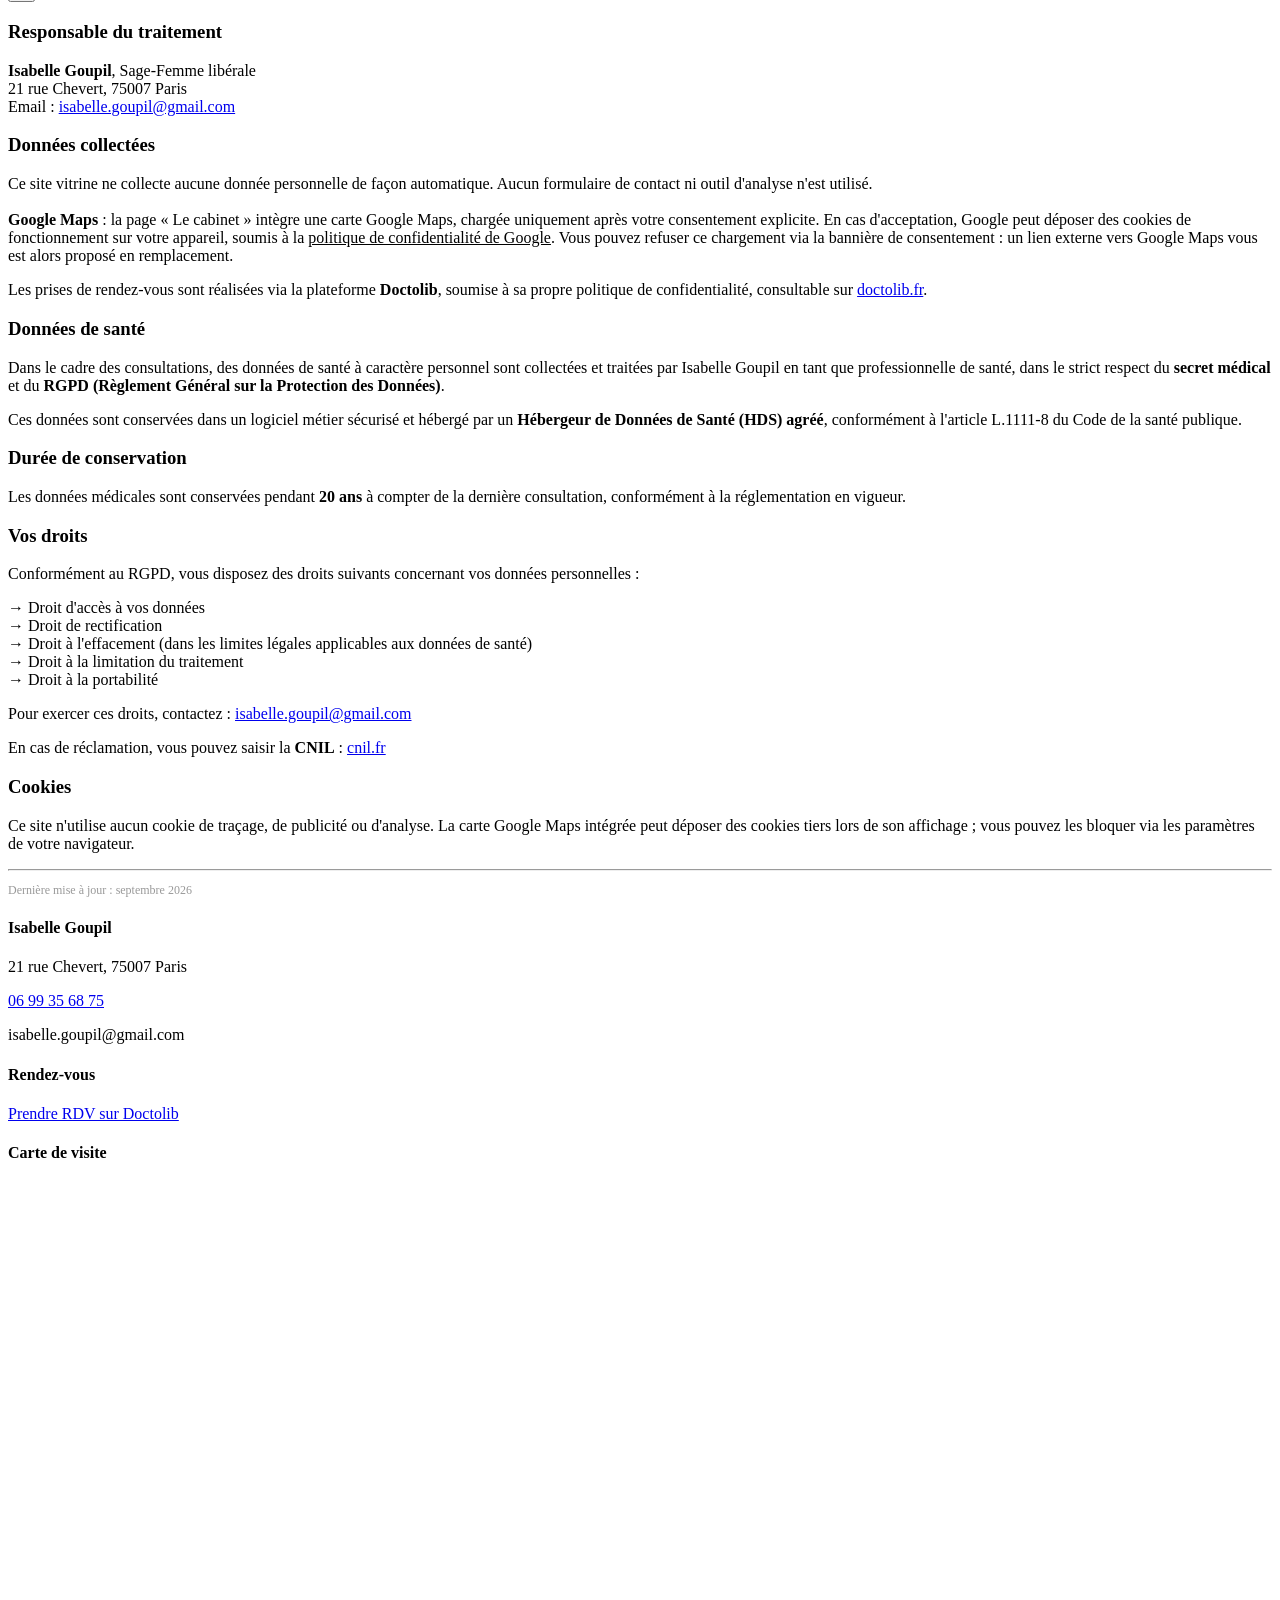
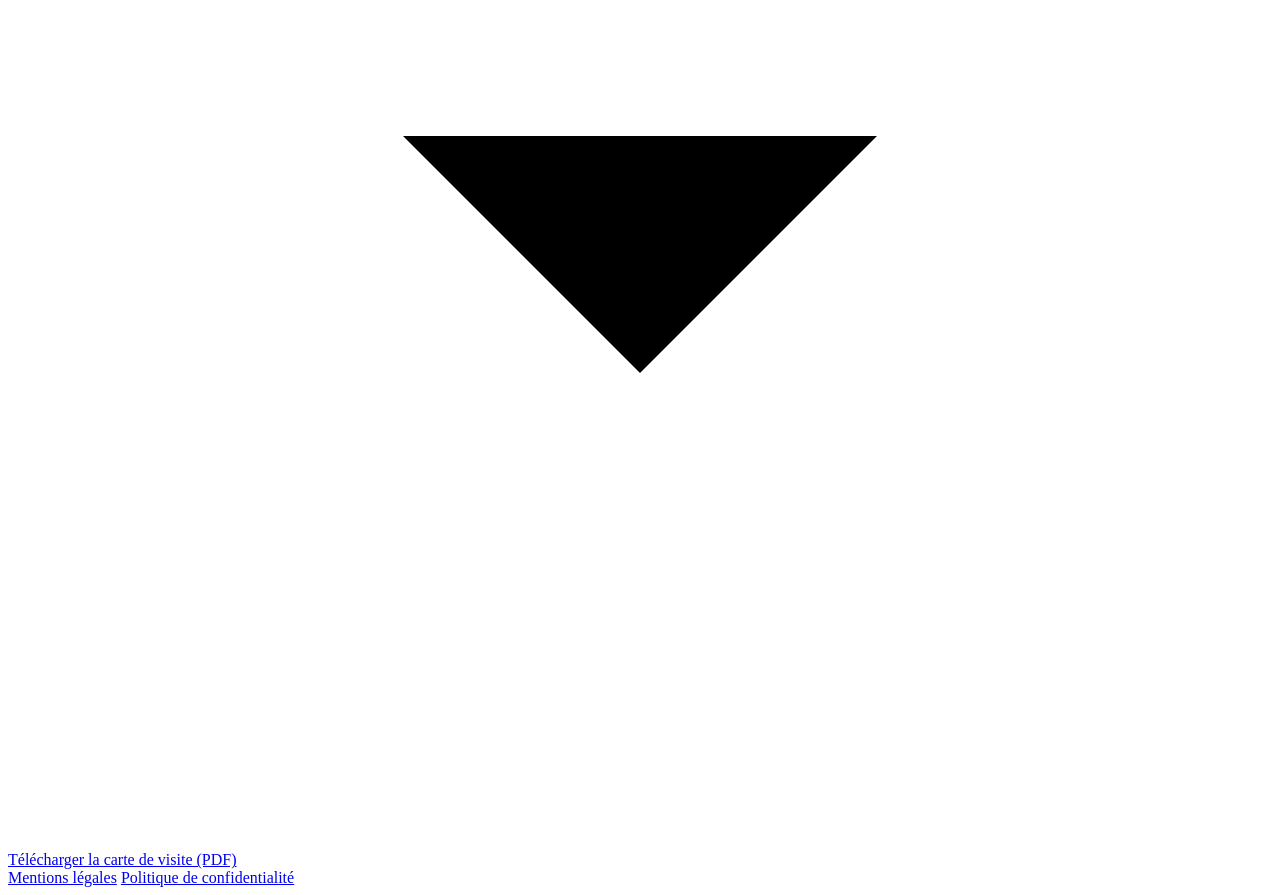
==== commit 604507f7: "Add files via upload" ====
--- a/index.html
+++ b/index.html
@@ -5,25 +5,27 @@
 <meta name="viewport" content="width=device-width, initial-scale=1.0">
 <meta http-equiv="Content-Security-Policy" content="default-src 'self'; script-src 'self' 'unsafe-inline'; style-src 'self' 'unsafe-inline'; img-src 'self' data:; font-src 'self'; frame-src https://www.google.com; connect-src 'none'; object-src 'none'; base-uri 'self'; form-action 'none'">
 <meta name="google-site-verification" content="EaJxoCCtiZ4vTzZtS2JBBfyW6_cSKPJgnhRqMzBJkp8" />
-<!-- SEO & Référencement -->
+<title>Isabelle Goupil, sage-femme à Paris 7e</title>
 <meta name="description" content="Isabelle Goupil, Sage-Femme conventionnée Paris 7e et Paris 15e. Suivi gynécologique, grossesse, postnatal, préparation à la naissance, bilans de prévention, vaccination. 21 rue Chevert, 75007 Paris.">
-<meta name="keywords" content="sage-femme, sage-femme paris, sage femme paris, sage-femme paris 7, sage femme paris 7, sage-femme paris 7e, sage femme paris 7e, sage-femme paris 15, sage femme paris 15, sage-femme paris 15e, sage femme paris 15e, gynécologie, grossesse, maternité, postnatal, préparation naissance, contraception, vaccination, bilans de prévention, 21 rue Chevert, 75007 Paris">
 <meta name="author" content="Isabelle Goupil">
 <meta name="robots" content="index, follow">
 <meta name="language" content="fr">
-<!-- Open Graph (partage réseaux sociaux) -->
-<meta property="og:title" content="Isabelle Goupil — Sage-Femme Paris 7e">
+<link rel="canonical" href="https://isabelle-goupil-sage-femme.fr/">
+<meta property="og:title" content="Isabelle Goupil, sage-femme à Paris 7e">
 <meta property="og:description" content="Sage-Femme conventionnée au 21 rue Chevert, 75007 Paris. Suivi gynécologique, grossesse, préparation à la naissance, bilans de prévention.">
 <meta property="og:type" content="website">
 <meta property="og:locale" content="fr_FR">
 <meta property="og:url" content="https://isabelle-goupil-sage-femme.fr/">
-<meta property="og:image" content="https://isabelle-goupil-sage-femme.fr/docs/Image_page_accueil.png">
-<!-- JSON-LD structured data pour SEO local -->
+<meta property="og:image" content="https://isabelle-goupil-sage-femme.fr/docs/partage.jpg">
+<meta property="og:image:width" content="1200">
+<meta property="og:image:height" content="630">
+<meta property="og:image:alt" content="Illustration : une sage-femme en consultation auprès d'une femme enceinte">
+<meta name="twitter:card" content="summary_large_image">
 <script type="application/ld+json">
 {
   "@context": "https://schema.org",
   "@type": "MedicalBusiness",
-  "name": "Isabelle Goupil — Sage-Femme",
+  "name": "Isabelle Goupil, sage-femme",
   "description": "Sage-femme libérale conventionnée à Paris 7e. Suivi gynécologique, grossesse, postnatal, bilans de prévention, vaccination.",
   "url": "https://isabelle-goupil-sage-femme.fr",
   "telephone": "+33699356875",
@@ -51,21 +53,26 @@
   "medicalSpecialty": "Midwifery",
   "priceRange": "Conventionnée secteur 1",
   "areaServed": ["Paris 7e", "Paris 15e", "Paris"],
-  "image": "https://isabelle-goupil-sage-femme.fr/docs/Image_page_accueil.png",
+  "image": "https://isabelle-goupil-sage-femme.fr/docs/partage.jpg",
   "sameAs": [
     "https://www.doctolib.fr/sage-femme/paris/isabelle-goupil"
   ]
 }
 </script>
-<!-- Favicon inline (rose sage-femme) -->
-<link rel="preload" href="docs/polices/libre-baskerville-normal-variable.woff2" as="font" type="font/woff2" crossorigin>
-<link rel="preload" href="docs/polices/work-sans-normal-variable.woff2" as="font" type="font/woff2" crossorigin>
+<link rel="icon" type="image/svg+xml" href="/docs/icons/favicon.svg">
+<link rel="icon" type="image/png" sizes="32x32" href="/docs/icons/favicon-32.png">
+<link rel="apple-touch-icon" sizes="180x180" href="/docs/icons/apple-touch-icon.png">
+<link rel="manifest" href="/docs/icons/site.webmanifest">
+<meta name="theme-color" content="#187a9d">
+<link rel="preload" href="/docs/polices/libre-baskerville-normal-variable.woff2" as="font" type="font/woff2" crossorigin>
+<link rel="preload" href="/docs/polices/work-sans-normal-variable.woff2" as="font" type="font/woff2" crossorigin>
 <style id="polices-et-chargement">
 /* Polices hébergées sur le site (aucun appel à Google) */
-@font-face{font-family:'Libre Baskerville';font-style:normal;font-weight:400 700;font-display:swap;src:url(docs/polices/libre-baskerville-normal-variable.woff2) format('woff2');}
-@font-face{font-family:'Libre Baskerville';font-style:italic;font-weight:400;font-display:swap;src:url(docs/polices/libre-baskerville-italic-400.woff2) format('woff2');}
-@font-face{font-family:'Work Sans';font-style:normal;font-weight:300 600;font-display:swap;src:url(docs/polices/work-sans-normal-variable.woff2) format('woff2');}
-
+@font-face{font-family:'Libre Baskerville';font-style:normal;font-weight:400 700;font-display:swap;src:url(/docs/polices/libre-baskerville-normal-variable.woff2) format('woff2');}
+@font-face{font-family:'Libre Baskerville';font-style:italic;font-weight:400;font-display:swap;src:url(/docs/polices/libre-baskerville-italic-400.woff2) format('woff2');}
+@font-face{font-family:'Work Sans';font-style:normal;font-weight:300 600;font-display:swap;src:url(/docs/polices/work-sans-normal-variable.woff2) format('woff2');}
+
+/* Écran de chargement (page d'accueil, une fois par visite) */
 /* Écran de chargement */
 #loader{position:fixed;top:0;right:0;bottom:0;left:0;z-index:10000;display:flex;align-items:center;justify-content:center;background:linear-gradient(160deg,#11536c 0%,#187a9d 100%);color:#fff;transition:opacity .6s ease,visibility 0s linear .6s;animation:ld-failsafe .01s linear 5s forwards;}
 #loader.is-done{opacity:0;visibility:hidden;pointer-events:none;}
@@ -81,16 +88,21 @@
 @keyframes ld-failsafe{to{opacity:0;visibility:hidden;pointer-events:none;}}
 @media (prefers-reduced-motion:reduce){.ld-name,.ld-sub,.ld-track{animation:none;}.ld-track span{animation:none;width:100%;}}
 @media print{#loader{display:none;}}
+.sans-loader #loader{display:none !important;}
 </style>
 <noscript><style>#loader{display:none !important;}</style></noscript>
 <script>
-/* Écran de chargement : masqué quand la page, les images et les polices sont prêtes (900 ms minimum, 4 s maximum) */
+/* Écran de chargement : masqué quand la page, les images et les polices sont prêtes (900 ms minimum, 4 s maximum).
+   Affiché une seule fois par visite (onglet) : ensuite, la navigation entre les pages est immédiate. */
 (function(){
+  var seen=false; try{ seen=sessionStorage.getItem('loader_vu')==='1'; }catch(e){}
+  if(seen){ document.documentElement.className+=' sans-loader'; window.siteReady=function(fn){ fn(); }; return; }
   var t0=Date.now(), done=false, q=[];
   var calm=window.matchMedia&&matchMedia('(prefers-reduced-motion: reduce)').matches;
   window.siteReady=function(fn){ if(done){fn();}else{q.push(fn);} };
   function finish(){
     if(done) return; done=true;
+    try{ sessionStorage.setItem('loader_vu','1'); }catch(e){}
     var l=document.getElementById('loader');
     if(l){ l.classList.add('is-done'); l.setAttribute('aria-hidden','true'); setTimeout(function(){ l.style.display='none'; },700); }
     q.forEach(function(f){ try{f();}catch(e){} }); q=[];
@@ -101,1071 +113,7 @@
   setTimeout(finish,4000);
 })();
 </script>
-<link rel="icon" type="image/svg+xml" href="data:image/svg+xml,<svg xmlns='http://www.w3.org/2000/svg' viewBox='0 0 64 64'><rect width='64' height='64' rx='12' fill='%231a2e49'/><text y='44' x='50%' text-anchor='middle' font-size='36' font-family='Georgia,serif' fill='%23e0a0bc'>♀</text></svg>">
-<link rel="canonical" href="https://isabelle-goupil-sage-femme.fr/">
-<title>Isabelle Goupil — Sage-Femme Paris 7e</title>
-<style>
-/* =============================================
-   SITE ISABELLE GOUPIL — SAGE-FEMME
-   ============================================= */
-*{box-sizing:border-box;margin:0;padding:0;}
-html{overflow-x:clip;font-size:clamp(14px, 1.1vw, 18px);}
-:root{
-  --navy:#1e2d3d;--sage:#6b9071;--green:#4f7d5f;--sage-light:#f0f4f0;--sage-mid:#a8c4ab;
-  --text:#2a2624;--muted:#6b6460;--white:#fff;--border:#e2ddd8;
-  --cream:#fdfaf7;--rose:#c0607a;--rose-light:#fde8f0;
-  --accent1:#4a7fa8;--accent2:#8f6baa;--accent3:#c07a5a;--accent4:#a8965a;--accent5:#5a9c8f;
-}
-body{font-family:var(--f-body);background:#e8e4df;color:var(--text);font-size:16px;line-height:1.75;overflow-x:clip;}
-.wrap{width:100%;max-width:1600px;margin:0 auto;background:var(--cream);box-shadow:0 0 60px rgba(0,0,0,0.06);min-height:100vh;display:flex;flex-direction:column;}
-
-/* ── HEADER asymétrique ── */
-.hero-header{background:var(--cream);padding:28px 48px 20px;border-bottom:1px solid var(--border);display:flex;align-items:center;gap:0;}
-.hero-header-inner{display:flex;align-items:baseline;gap:0;border-left:3px solid var(--rose);padding-left:20px;}
-.hero-header-text{display:flex;flex-direction:column;}
-.hero-header h1{font-family:var(--f-title);font-size:2.05em;color:var(--navy);font-weight:500;letter-spacing:0.01em;line-height:1.1;}
-.hero-header .subtitle{font-family:var(--f-body);font-size:0.72em;color:var(--rose);letter-spacing:0.18em;text-transform:uppercase;margin-top:5px;font-weight:400;}
-
-/* ── STICKY TOP (bandeau RDV — toujours en haut) ── */
-.sticky-top{position:sticky;top:0;z-index:101;box-shadow:0 1px 0 rgba(0,0,0,0.08);}
-/* ── STICKY NAV ── */
-.sticky-nav{position:sticky;top:42px;z-index:100;box-shadow:0 1px 0 rgba(0,0,0,0.06);}
-.top-bar{background:var(--navy);display:flex;justify-content:space-between;align-items:center;padding:9px 48px;gap:16px;}
-.top-bar a.rdv-link{color:rgba(255,255,255,0.6);text-decoration:none;font-family:var(--f-body);font-size:12.5px;display:flex;align-items:center;gap:7px;white-space:nowrap;font-weight:400;letter-spacing:.01em;}
-.top-bar a.rdv-link:hover{color:#fff;}
-.rdv-icon{width:13px;height:13px;stroke:rgba(255,255,255,0.55);fill:none;stroke-width:1.8;stroke-linecap:round;stroke-linejoin:round;}
-.addr-wrap{display:flex;align-items:center;gap:6px;color:rgba(255,255,255,0.45);font-family:var(--f-body);font-size:11.5px;white-space:nowrap;}
-.addr-icon{width:11px;height:11px;stroke:rgba(255,255,255,0.35);fill:none;stroke-width:1.8;stroke-linecap:round;stroke-linejoin:round;}
-.top-search{display:flex;align-items:center;flex:1;max-width:240px;margin:0 auto;}
-.top-search input{width:100%;border:1px solid rgba(255,255,255,0.12);border-radius:20px;padding:4px 14px;font-size:12px;font-family:var(--f-body);outline:none;background:rgba(255,255,255,0.07);color:#fff;transition:border-color .2s,background .2s;}
-.top-search input:focus{border-color:rgba(255,255,255,0.28);background:rgba(255,255,255,0.12);}
-.top-search input::placeholder{color:rgba(255,255,255,0.3);}
-/* Nav bar */
-.nav-bar{background:#fff;display:flex;justify-content:center;border-bottom:1px solid var(--border);}
-.nav-bar button{background:none;border:none;padding:14px 20px;font-size:12px;color:var(--muted);cursor:pointer;letter-spacing:0.05em;font-family:var(--f-body);font-weight:500;border-bottom:2px solid transparent;margin-bottom:-1px;transition:color .18s,border-color .18s,background .18s;white-space:nowrap;text-transform:uppercase;}
-.nav-bar button:hover{color:var(--navy);border-bottom-color:var(--rose);background:var(--rose-light);}
-.nav-bar button.active{color:var(--rose);border-bottom-color:var(--rose);}
-.search-results{display:none;background:#fff;border:1px solid var(--border);border-radius:10px;padding:8px 14px;margin:0 48px 4px;font-family:var(--f-body);font-size:13px;position:relative;z-index:10;box-shadow:0 4px 16px rgba(0,0,0,0.08);}
-.sr-item{padding:7px 0;border-bottom:1px solid var(--border);cursor:pointer;color:var(--navy);font-size:13px;}
-.sr-item:last-child{border-bottom:none;}
-.sr-item:hover{color:var(--rose);}
-
-/* PAGES */
-.page{display:none;padding:48px clamp(20px,4vw,56px);min-height:500px;background:var(--cream);flex:1;}
-.page.active{display:block;}
-.page-title{font-family:var(--f-title);font-size:1.75em;color:var(--navy);font-weight:400;font-style:italic;margin-bottom:30px;padding-bottom:14px;border-bottom:1px solid var(--border);}
-.section-divider{border:none;border-top:1px solid var(--border);margin:44px 0;}
-.bilan-section-title{font-family:var(--f-body);font-size:.78em;color:var(--navy);font-weight:700;letter-spacing:.1em;text-transform:uppercase;margin-bottom:16px;display:flex;align-items:center;gap:10px;}
-.bilan-section-title::before{content:'';display:block;width:3px;height:1em;background:var(--rose);border-radius:2px;}
-
-/* ──── PAGE 1 : ACCUEIL ──── */
-.home-hero{display:grid;grid-template-columns:1.15fr 0.85fr;gap:34px;align-items:center;margin-bottom:32px;}
-.home-hero-text h2{font-family:var(--f-title);font-size:1.42em;color:var(--navy);font-weight:400;font-style:italic;margin-bottom:13px;line-height:1.4;}
-.home-hero-text p{color:var(--muted);font-family:var(--f-body);font-size:.95em;line-height:1.85;text-align:justify;font-weight:300;}
-.convention-strip{display:inline-flex;align-items:center;gap:7px;background:#f0f6f1;border:1px solid #b8d8ba;border-radius:20px;padding:6px 16px;font-family:var(--f-body);font-size:12.5px;color:#2a4a30;margin-top:14px;font-weight:500;}
-.convention-strip span{color:var(--sage);}
-.rdv-btn{display:inline-block;background:var(--rose);color:#fff;padding:11px 26px;border-radius:24px;text-decoration:none;font-family:var(--f-body);font-size:13px;letter-spacing:0.04em;margin-top:15px;font-weight:500;transition:background .2s,transform .15s;}
-.rdv-btn:hover{background:#a04060;transform:translateY(-1px);}
-.home-img{width:100%;max-width:100%;height:auto;object-fit:contain;border-radius:4px;display:block;}
-.home-services{display:grid;grid-template-columns:repeat(2,1fr);gap:16px;align-items:start;}
-.home-card{border-radius:14px;overflow:hidden;cursor:pointer;transition:box-shadow .25s,transform .2s;}
-.home-card:hover{box-shadow:0 8px 28px rgba(0,0,0,0.11);transform:translateY(-3px);}
-.home-card-header{padding:0 20px;text-align:center;transition:background .2s;height:88px;display:flex;flex-direction:column;justify-content:center;}
-.home-card h3{font-family:var(--f-title);font-size:1em;font-weight:500;letter-spacing:0.01em;margin-bottom:5px;}
-.home-card .card-hint{font-family:var(--f-body);font-size:11px;opacity:0.6;letter-spacing:0.02em;}
-/* Couleurs par carte */
-.home-card.gyneco .home-card-header{background:#f5ece8;border-bottom:2px solid #d9b5a5;}
-.home-card.gyneco h3{color:#6b3020;}
-.home-card.gyneco .card-hint{color:#6b3020;}
-.home-card.gyneco .home-card-body{background:#faf3f0;}
-.home-card.grossesse .home-card-header{background:#fde8f0;border-bottom:2px solid #e0a0bc;}
-.home-card.grossesse h3{color:#8a2040;}
-.home-card.grossesse .card-hint{color:#8a2040;}
-.home-card.grossesse .home-card-body{background:#fdf0f5;}
-.home-card.bilans .home-card-header{background:#e8edf5;border-bottom:2px solid #9aaecc;}
-.home-card.bilans h3{color:#1e3358;}
-.home-card.bilans .card-hint{color:#1e3358;}
-.home-card.bilans .home-card-body{background:#f0f3f9;}
-.home-card.hommes .home-card-header{background:#e8f4ec;border-bottom:2px solid #88bb9a;}
-.home-card.hommes h3{color:#1a4030;}
-.home-card.hommes .card-hint{color:#1a4030;}
-.home-card.hommes .home-card-body{background:#f0f8f3;}
-
-.home-card-body{max-height:0;overflow:hidden;transition:max-height .35s ease,padding .2s;}
-.home-card.open .home-card-body{max-height:300px;padding:14px 18px;}
-.home-card-body p{font-size:0.85em;color:var(--muted);font-family:var(--f-body);line-height:1.7;}
-
-/* ──── PAGE 2 : FORMATION ──── */
-.tl-category{
-  margin-bottom:48px;
-  padding:22px 32px 20px;
-  border-radius:10px;
-}
-.tl-category.exp-cat{background:#f3e8da;border:1.5px solid #c4956a;box-shadow:0 2px 10px rgba(0,0,0,0.07);}
-.tl-category.dip-cat{background:#f4f8fc;border:1px solid #b8cfe0;}
-.tl-category.form-cat{background:#fdf8ee;border:1px solid #e0d0a0;}
-.tl-cat-header{display:flex;align-items:center;gap:14px;margin-bottom:28px;}
-.tl-cat-badge{font-family:var(--f-body);font-size:10.5px;font-weight:600;letter-spacing:.14em;text-transform:uppercase;padding:5px 16px;border-radius:20px;color:#fff;white-space:nowrap;}
-.tl-cat-badge.exp{background:#8b6040;}
-.tl-cat-badge.dip{background:#3a5a82;}
-.tl-cat-badge.form{background:#8b7030;}
-.tl-cat-line{display:none;}
-
-/* Frise horizontale — pas de scroll, répartition égale */
-.tl-horiz{display:flex;align-items:flex-start;position:relative;padding-bottom:0;}
-.tl-horiz::before{content:'';position:absolute;top:7px;left:0;right:0;height:2px;}
-.exp-cat .tl-horiz::before{background:#c4a888;}
-.dip-cat .tl-horiz::before{background:#88a8c4;}
-.form-cat .tl-horiz::before{background:#c4b080;}
-
-/* Nœud */
-.tl-node{display:flex;flex-direction:column;align-items:center;flex:1;min-width:0;position:relative;cursor:pointer;padding:0 8px 8px;}
-.tl-node-dot{width:16px;height:16px;border-radius:50%;background:#fff;border:2px solid var(--sage-mid);transition:transform .2s,background .2s,border-color .2s;margin-bottom:10px;z-index:1;flex-shrink:0;}
-.tl-node:hover .tl-node-dot,.tl-node.open .tl-node-dot{background:var(--accent1);border-color:var(--accent1);transform:scale(1.3);}
-.tl-node-content{text-align:center;padding:0 4px;width:100%;}
-.tl-node-date{font-family:var(--f-body);font-size:10.5px;color:var(--rose);margin-bottom:3px;font-weight:600;letter-spacing:.03em;}
-.tl-node-title{font-family:var(--f-body);font-size:12.5px;color:var(--navy);font-weight:500;line-height:1.35;}
-.tl-node:hover .tl-node-title{color:var(--accent1);}
-/* Tooltip inline — s'affiche sous le titre, dans le flux, pas en position absolute */
-/* Tooltip inline, centré sous le point, contenu dans la catégorie */
-.tl-node-tip{
-  display:none;
-  position:relative;
-  margin-top:14px;
-  width:180px;
-  left:50%;
-  transform:translateX(-50%);
-  background:#fff;
-  border-radius:8px;
-  padding:9px 14px;
-  font-family:var(--f-body);
-  font-size:12.5px;
-  color:var(--muted);
-  box-shadow:0 4px 16px rgba(0,0,0,0.12);
-  line-height:1.6;
-  text-align:center;
-  border:1px solid rgba(0,0,0,0.09);
-  white-space:normal;
-  word-break:break-word;
-  z-index:10;
-}
-/* Petite flèche pointant vers le haut (connexion au point) */
-.tl-node-tip::before{
-  content:'';
-  position:absolute;
-  top:-7px;
-  left:50%;
-  transform:translateX(-50%);
-  width:0;height:0;
-  border-left:7px solid transparent;
-  border-right:7px solid transparent;
-  border-bottom:7px solid rgba(0,0,0,0.09);
-}
-.tl-node-tip::after{
-  content:'';
-  position:absolute;
-  top:-6px;
-  left:50%;
-  transform:translateX(-50%);
-  width:0;height:0;
-  border-left:6px solid transparent;
-  border-right:6px solid transparent;
-  border-bottom:6px solid #fff;
-}
-.tl-node:hover .tl-node-tip,.tl-node.open .tl-node-tip{display:block;}
-
-.ordre-link{display:inline-flex;align-items:center;gap:8px;margin-top:24px;background:#fff;border:1px solid var(--border);border-radius:24px;padding:9px 18px;font-family:var(--f-body);font-size:12.5px;color:var(--navy);text-decoration:none;font-weight:500;transition:border-color .18s,color .18s;}
-.ordre-link:hover{border-color:var(--sage);color:var(--sage);}
-.ordre-link svg{width:14px;height:14px;stroke:currentColor;fill:none;stroke-width:1.8;stroke-linecap:round;stroke-linejoin:round;}
-
-/* ──── PAGE 3 : CABINET ──── */
-.cabinet-layout{display:grid;grid-template-columns:1fr 1.4fr;gap:22px;margin-bottom:22px;align-items:start;}
-.cab-left{display:flex;flex-direction:column;gap:14px;}
-.info-block{background:#fff;border:1px solid var(--border);border-radius:14px;padding:18px 22px;box-shadow:0 1px 6px rgba(0,0,0,0.04);}
-.block-label{font-family:var(--f-body);font-size:10px;font-weight:700;color:var(--rose);letter-spacing:.12em;text-transform:uppercase;margin-bottom:10px;padding-bottom:8px;border-bottom:1px solid var(--border);}
-.t-item{display:flex;align-items:flex-start;gap:9px;margin-bottom:11px;}
-.t-item:last-child{margin-bottom:0;}
-.t-ico{width:20px;flex-shrink:0;display:flex;padding-top:2px;}
-.t-ico svg{width:15px;height:15px;fill:none;stroke-width:1.7;stroke-linecap:round;stroke-linejoin:round;}
-.t-text strong{color:var(--text);display:block;font-family:var(--f-body);font-size:13px;}
-.t-text span{color:var(--muted);font-size:12px;line-height:1.5;font-family:var(--f-body);}
-.map-frame{border:1px solid var(--border);border-radius:14px;overflow:hidden;height:100%;min-height:340px;box-shadow:0 2px 12px rgba(0,0,0,0.06);}
-#mapsIframe{width:100%;height:100%;border:none;min-height:340px;display:block;}
-.photos-grid{display:grid;grid-template-columns:repeat(3,1fr);gap:12px;}
-.photo-item{display:flex;flex-direction:column;gap:5px;}
-.cabinet-photo{width:100%;aspect-ratio:4/3;object-fit:cover;border-radius:10px;border:1px solid var(--border);}
-.photo-caption{font-family:var(--f-body);font-size:11.5px;color:var(--muted);text-align:center;font-style:italic;}
-
-/* ──── PAGE 4 : GYNECO ──── */
-.gyneco-intro{font-family:var(--f-title);font-size:1.05em;color:var(--muted);font-style:italic;text-align:justify;line-height:1.75;margin-bottom:26px;padding:18px 22px;background:#fff;border-radius:12px;border-left:3px solid var(--rose);border-top:1px solid var(--border);border-right:1px solid var(--border);border-bottom:1px solid var(--border);}
-.gyneco-cols{display:grid;grid-template-columns:1fr 1fr;gap:18px;}
-.gyn-col-title{font-family:var(--f-body);font-size:10px;font-weight:700;letter-spacing:.13em;text-transform:uppercase;margin-bottom:12px;padding:6px 14px;border-radius:20px;color:#fff;display:inline-block;}
-.gyn-col-title.consult{background:#4a8c62;}
-.gyn-col-title.depistage{background:#c8a030;}
-.gyneco-card{border-radius:10px;padding:12px 16px;font-family:var(--f-body);font-size:13px;color:var(--text);display:flex;align-items:center;gap:10px;margin-bottom:8px;line-height:1.5;border:1px solid transparent;font-weight:400;}
-.gyneco-card.c{background:#e8f4ec;border-color:#88bb9a;}
-.gyneco-card.c::before{content:'';width:5px;height:5px;border-radius:50%;background:#4a8c62;flex-shrink:0;}
-.gyneco-card.d{background:#fdf7e8;border-color:#e0c870;}
-.gyneco-card.d::before{content:'';width:5px;height:5px;border-radius:50%;background:#c8a030;flex-shrink:0;}
-.gyneco-links{margin-top:24px;background:#fff;border:1px solid var(--border);border-radius:12px;padding:16px 20px;}
-.gyneco-links h3{font-family:var(--f-body);font-size:10px;letter-spacing:.12em;color:var(--rose);margin-bottom:10px;text-transform:uppercase;font-weight:700;}
-.gyneco-links a{display:block;color:var(--navy);font-family:var(--f-body);font-size:13px;margin-bottom:6px;text-decoration:none;padding-left:12px;border-left:2px solid var(--rose-light);transition:color .15s,border-color .15s;}
-.gyneco-links a:hover{color:var(--rose);border-left-color:var(--rose);}
-
-/* ──── PAGE 5 : GROSSESSE & POSTNATAL ──── */
-.section-label{display:inline-block;font-family:var(--f-body);font-size:10.5px;font-weight:700;letter-spacing:.12em;text-transform:uppercase;padding:5px 16px;border-radius:20px;margin-bottom:16px;color:#fff;}
-.section-label.pre{background:#2c5f8a;}
-.section-label.post{background:#3d7a6e;}
-.grossesse-grid{display:grid;grid-template-columns:1fr 1fr;gap:12px;margin-bottom:18px;}
-.gc-wrap{position:relative;}
-.gc-face{border:1px solid var(--border);border-radius:14px;padding:16px 18px;cursor:pointer;transition:box-shadow .22s,transform .18s;user-select:none;background:#f9fafb;}
-.gc-face:hover{box-shadow:0 6px 18px rgba(0,0,0,0.09);transform:translateY(-2px);}
-/* 6 couleurs prénatal */
-.gc-face.c1{background:#fde8f0;border-color:#e0a0bc;border-left:4px solid #c0607a;}
-.gc-face.c2{background:#fdf0ea;border-color:#e0b090;border-left:4px solid #c8845a;}
-.gc-face.c3{background:#f5eaf0;border-color:#d090b8;border-left:4px solid #b0608a;}
-.gc-face.c4{background:#eef2f8;border-color:#a0b8d8;border-left:4px solid #4a72a8;}
-.gc-face.c5{background:#e8f0f8;border-color:#90aacc;border-left:4px solid #4272a8;}
-.gc-face.c6{background:#f3eef8;border-color:#c0a8e0;border-left:4px solid #7a5aa0;}
-.gc-face h3{font-family:var(--f-body);font-size:.78em;letter-spacing:.09em;text-transform:uppercase;margin-bottom:3px;color:var(--navy);font-weight:600;}
-.gc-face .hint{font-family:var(--f-body);font-size:11px;color:var(--muted);font-style:italic;opacity:.7;}
-.gc-tarif{display:inline-block;font-family:var(--f-body);font-size:13px;font-weight:700;color:#8a2040;margin-top:6px;letter-spacing:.01em;}
-.gc-detail{display:none;background:#fff;border:1px solid var(--border);border-radius:12px;padding:14px 18px;margin-top:6px;font-family:var(--f-body);font-size:13px;color:var(--text);line-height:1.75;box-shadow:0 2px 10px rgba(0,0,0,0.05);}
-.gc-detail.open{display:block;}
-.gc-detail ul{list-style:none;padding:0;}
-.gc-detail ul li{padding:5px 0;border-bottom:1px solid var(--border);display:flex;gap:8px;align-items:flex-start;}
-.gc-detail ul li::before{content:'→';color:var(--sage);flex-shrink:0;margin-top:1px;}
-.gc-detail ul li:last-child{border-bottom:none;}
-/* Postnatal steps */
-.pn-steps{display:flex;flex-direction:column;gap:12px;}
-.pn-step{display:flex;gap:16px;align-items:flex-start;border-radius:14px;padding:16px 20px;}
-.pn-num{width:36px;height:36px;border-radius:50%;display:flex;align-items:center;justify-content:center;font-family:var(--f-title);font-size:15px;flex-shrink:0;color:#fff;font-weight:400;font-style:italic;}
-.pn-step.s1{background:#fdf0ea;border-left:4px solid #c8845a;} .pn-step.s1 .pn-num{background:#c8845a;}
-.pn-step.s2{background:#f5eaf0;border-left:4px solid #b0608a;} .pn-step.s2 .pn-num{background:#b0608a;}
-.pn-step.s3{background:#eef2f8;border-left:4px solid #4a72a8;} .pn-step.s3 .pn-num{background:#4a72a8;}
-.pn-step.s4{background:#e8f0f8;border-left:4px solid #4272a8;} .pn-step.s4 .pn-num{background:#4272a8;}
-.pn-step.s5{background:#f3eef8;border-left:4px solid #7a5aa0;} .pn-step.s5 .pn-num{background:#7a5aa0;}
-.pn-step h3{font-family:var(--f-title);color:var(--navy);margin-bottom:3px;font-size:.95em;font-weight:500;}
-.pn-step p{font-family:var(--f-body);font-size:13px;color:var(--muted);text-align:justify;font-weight:300;}
-
-/* ──── PAGE 6 : BILANS & VACCINATIONS ──── */
-.bilans-strips{display:flex;flex-direction:column;gap:14px;margin-bottom:28px;}
-.bilan-strip{display:flex;align-items:stretch;gap:0;border:1px solid var(--border);border-radius:14px;overflow:hidden;box-shadow:0 2px 8px rgba(0,0,0,0.04);}
-.bilan-strip-age{background:var(--navy);color:#fff;padding:16px 22px;width:190px;text-align:center;flex-shrink:0;display:flex;flex-direction:column;align-items:center;justify-content:center;white-space:nowrap;}
-.bilan-strip-age strong{display:block;font-family:var(--f-title);font-size:1.35em;font-weight:400;letter-spacing:.02em;}
-.bilan-strip-age span{display:block;font-family:var(--f-body);font-size:11px;color:var(--sage-mid);margin-top:3px;letter-spacing:.04em;}
-.bilan-strip-body{flex:1;padding:16px 20px;background:#fff;display:flex;align-items:center;gap:14px;flex-wrap:nowrap;}
-.bilan-strip-desc{font-family:var(--f-body);font-size:13px;color:var(--muted);flex:1;min-width:0;font-weight:300;}
-.bilan-strip-desc strong{color:var(--text);display:block;margin-bottom:3px;}
-.bilan-strip-links{display:flex;flex-direction:column;gap:6px;flex-shrink:0;}
-.bilan-strip-links a{display:block;text-align:center;padding:6px 13px;border-radius:3px;font-family:var(--f-body);font-size:12px;text-decoration:none;white-space:nowrap;}
-.lgbtiq-badge{display:inline-flex;align-items:center;background:linear-gradient(90deg,#e8a0bf,#a8c4f0,#a0e8d0);color:#1a2e4a;padding:7px 18px;border-radius:24px;font-family:var(--f-body);font-size:12.5px;font-weight:500;margin:14px 0 18px;letter-spacing:.02em;}
-.quest-block{background:#fff;border:1px solid var(--border);border-radius:12px;padding:14px 18px;margin-top:12px;font-family:var(--f-body);font-size:13px;}
-.quest-block p{color:var(--muted);margin-bottom:9px;font-style:italic;font-size:12.5px;}
-.quest-block a{display:inline-block;background:var(--accent1);color:#fff;padding:6px 14px;border-radius:3px;font-size:12px;text-decoration:none;margin-right:7px;margin-bottom:4px;}
-.quest-block a.ameli{background:var(--green);}
-.quest-block a:hover{opacity:.85;}
-.vacc-section{background:#fff;border:1px solid var(--border);border-radius:14px;padding:24px 28px;box-shadow:0 2px 8px rgba(0,0,0,0.04);}
-.vacc-table{width:100%;border-collapse:collapse;font-family:var(--f-body);font-size:13px;}
-.vacc-table th{background:var(--navy);color:#fff;padding:10px 14px;text-align:left;font-weight:600;font-size:11px;letter-spacing:.06em;text-transform:uppercase;}
-.vacc-table td{padding:9px 13px;border-bottom:1px solid var(--border);vertical-align:top;color:var(--text);}
-.vacc-table tr:nth-child(even) td{background:#e8f5eb;}
-.vacc-table td:first-child{font-weight:600;color:var(--navy);white-space:nowrap;}
-.vacc-note{font-family:var(--f-body);font-size:11.5px;color:var(--muted);margin-top:12px;font-style:italic;}
-
-
-/* =============================================
-   RESPONSIVE MOBILE — max 768px
-   ============================================= */
-@media (max-width: 768px) {
-
-  /* ── Header ── */
-  .hero-header{padding:16px 18px 10px;}
-  .hero-header h1{font-size:1.35em;}
-
-  /* ── Bandeau top : empile RDV / recherche / adresse ── */
-  .top-bar{flex-direction:column;align-items:stretch;padding:10px 16px;gap:8px;}
-  .top-bar a.rdv-link{justify-content:center;font-size:13px;}
-  .top-search{max-width:100%;margin:0;}
-  .addr-wrap{justify-content:center;font-size:11px;}
-  .sticky-nav{top:0;}  /* nav colle en haut, top-bar n'est plus sticky sur mobile */
-  .sticky-top{position:relative;}  /* laisse défiler le bandeau RDV sur mobile */
-
-  /* ── Nav : scroll horizontal ── */
-  .nav-bar{justify-content:flex-start;overflow-x:auto;-webkit-overflow-scrolling:touch;flex-wrap:nowrap;}
-  .nav-bar button{padding:11px 14px;font-size:11.5px;flex-shrink:0;}
-
-  /* ── Résultats recherche ── */
-  .search-results{margin:0 10px 3px;}
-
-  /* ── Pages : padding réduit ── */
-  .page{padding:24px 16px;}
-  .page-title{font-size:1.3em;}
-
-  /* ── Accueil : hero en colonne, image cachée ── */
-  .home-hero{grid-template-columns:1fr;gap:16px;}
-  .home-img{display:none;}
-  .home-hero-text h2{font-size:1.15em;}
-
-  /* ── Accueil : cartes en colonne ── */
-  .home-services{grid-template-columns:1fr;}
-
-  /* ── Formation : frise en colonne ── */
-  .tl-category{padding:16px 14px;}
-  .tl-horiz{flex-direction:column-reverse;gap:0;}
-  .tl-horiz::before{display:none;}
-  .tl-node{flex-direction:row;align-items:flex-start;gap:12px;padding:10px 0;border-bottom:1px solid var(--border);}
-  .tl-node:first-child{border-bottom:none;}
-  .tl-node:last-child{border-bottom:1px solid var(--border);}
-  .tl-node-dot{margin-bottom:0;margin-top:2px;flex-shrink:0;}
-  .tl-node-content{text-align:left;}
-  .tl-node-tip{width:100%;left:0;transform:none;margin-top:8px;}
-
-  /* ── Cabinet : colonne ── */
-  .cabinet-layout{grid-template-columns:1fr;}
-  .map-frame{min-height:220px;}
-  .map-frame iframe{min-height:220px;}
-  .photos-grid{grid-template-columns:1fr 1fr;}
-
-  /* ── Gynéco : colonne ── */
-  .gyneco-cols{grid-template-columns:1fr;}
-
-  /* ── Grossesse : colonne ── */
-  .grossesse-grid{grid-template-columns:1fr;}
-
-  /* ── Bilans strips : empile âge + corps ── */
-  .bilan-strip{flex-direction:column;}
-  .bilan-strip-age{width:100%;padding:12px 16px;flex-direction:row;justify-content:center;gap:10px;white-space:normal;}
-  .bilan-strip-body{flex-wrap:wrap;}
-  .bilan-strip-links{flex-direction:row;flex-wrap:wrap;}
-
-  /* ── Tableau vaccins : police réduite ── */
-  .vacc-table{font-size:11.5px;}
-  .vacc-table th,.vacc-table td{padding:7px 8px;}
-  .vacc-table td:first-child{white-space:normal;}
-  .vacc-section{padding:14px 12px;}
-
-  /* ── Footer : colonne ── */
-  .footer{padding:16px 16px 10px;}
-  .footer-grid{grid-template-columns:1fr;gap:14px;}
-}
-
-/* ── Très petits écrans ── */
-@media (max-width: 400px) {
-  .nav-bar button{padding:10px 10px;font-size:10.5px;}
-  .page{padding:18px 12px;}
-  .photos-grid{grid-template-columns:1fr;}
-}
-
-
-/* ── MODALES LÉGALES ── */
-.modal-overlay{display:none;position:fixed;inset:0;background:rgba(0,0,0,0.45);z-index:200;align-items:center;justify-content:center;padding:20px;}
-.modal-overlay.open{display:flex;}
-.modal-box{background:var(--cream);border-radius:16px;max-width:720px;width:100%;max-height:88vh;overflow-y:auto;box-shadow:0 12px 60px rgba(0,0,0,0.22);position:relative;}
-.modal-header{background:var(--navy);color:#fff;padding:18px 26px;border-radius:10px 10px 0 0;display:flex;justify-content:space-between;align-items:center;}
-.modal-header h2{font-size:1.05em;font-weight:600;font-family:var(--f-body);letter-spacing:.04em;}
-.modal-close{background:none;border:none;color:rgba(255,255,255,0.7);font-size:22px;cursor:pointer;line-height:1;padding:0 4px;}
-.modal-close:hover{color:#fff;}
-.modal-body{padding:28px 32px;font-family:var(--f-body);font-size:13.5px;color:var(--text);line-height:1.85;font-weight:300;}
-.modal-body h3{font-family:var(--f-body);color:var(--navy);font-size:.88em;font-weight:700;margin:22px 0 6px;letter-spacing:.06em;text-transform:uppercase;}
-.modal-body h3:first-child{margin-top:0;}
-.modal-body p{color:var(--muted);margin-bottom:10px;}
-.modal-body a{color:#c0607a;text-decoration:none;}
-.modal-body a:hover{text-decoration:underline;}
-.modal-body .legal-sep{border:none;border-top:1px solid var(--border);margin:18px 0;}
-@media(max-width:768px){.modal-body{padding:18px 16px;}.modal-header{padding:14px 16px;}}
-/* ── RESPONSIVE MOBILE ── */
-@media(max-width:700px){
-  .wrap{box-shadow:none;}
-  .hero-header{padding:20px 20px 16px;}
-  .hero-header-inner{padding-left:14px;}
-  .hero-header h1{font-size:1.5em;}
-  .hero-header .subtitle{font-size:0.68em;letter-spacing:0.13em;}
-  .nav-bar{overflow-x:auto;-webkit-overflow-scrolling:touch;justify-content:flex-start;padding:0 8px;}
-  .nav-bar button{padding:12px 13px;font-size:11px;}
-  .page{padding:24px 18px 40px;}
-  .home-grid{grid-template-columns:1fr;}
-  .grid-2{grid-template-columns:1fr;}
-  .grid-3{grid-template-columns:1fr;}
-  .footer{padding:0 0 10px;overflow:visible;}
-  .footer-grid{
-    display:flex;
-    flex-direction:row;
-    flex-wrap:nowrap;
-    overflow-x:auto;
-    -webkit-overflow-scrolling:touch;
-    gap:0;
-    scroll-snap-type:x mandatory;
-    overscroll-behavior-x:contain;
-  }
-  .footer-col{
-    flex:0 0 72vw;
-    min-width:200px;
-    padding:18px 20px;
-    border-right:1px solid rgba(255,255,255,0.12);
-    scroll-snap-align:start;
-  }
-  .footer-col:last-child{
-    border-right:none;
-  }
-  .sticky-nav{top:0;}
-}
-
-
-/* Surlignage recherche */
-mark.search-highlight{background:#fff176;color:inherit;border-radius:2px;padding:0 1px;
-  animation:hl-fade 4s forwards;}
-@keyframes hl-fade{0%,70%{background:#fff176;}100%{background:transparent;}}
-
-/* ── CORRECTIFS MOBILES SUPPLÉMENTAIRES ── */
-
-/* Nav : bloquer le scroll vertical accidentel lors du swipe horizontal */
-@media (max-width: 768px) {
-  .nav-bar {
-    touch-action: pan-x;
-    overflow-y: clip;
-    overscroll-behavior-x: contain;
-  }
-  /* Footer : bouton carte de visite plus visible */
-  .cv-dl-btn {
-    display: block;
-    text-align: center;
-    padding: 10px 16px;
-    font-size: 13px;
-    font-weight: 500;
-    margin-top: 8px;
-    background: rgba(255,255,255,0.15);
-    border: 1px solid rgba(255,255,255,0.3);
-    color: #fff;
-    border-radius: 6px;
-    box-sizing: border-box;
-    width: 100%;
-  }
-  /* Bilan strips : liens pleine largeur */
-  .bilan-strip-body { flex-direction: column; }
-  .bilan-strip-links { flex-direction: column; width: 100%; }
-  .bilan-strip-links a { text-align: center; width: 100%; box-sizing: border-box; }
-  /* Empêcher débordement horizontal de la page */
-  body { overflow-x: clip; }
-}
-
-/* Tableau vaccins → cartes sur mobile */
-@media (max-width: 600px) {
-  .vacc-table thead { display: none; }
-  .vacc-table,
-  .vacc-table tbody,
-  .vacc-table tr,
-  .vacc-table td { display: block; width: 100%; }
-  .vacc-table tr {
-    border: 1px solid var(--border);
-    border-radius: 10px;
-    margin-bottom: 10px;
-    overflow: hidden;
-    box-shadow: 0 1px 4px rgba(0,0,0,0.06);
-  }
-  .vacc-table td { padding: 9px 14px; border-bottom: 1px solid var(--border); }
-  .vacc-table td:last-child { border-bottom: none; }
-  .vacc-table td:first-child {
-    background: var(--navy);
-    color: #fff;
-    font-size: 14px;
-    font-weight: 700;
-    padding: 10px 14px;
-  }
-  .vacc-table td::before {
-    content: attr(data-label);
-    display: block;
-    font-size: 10px;
-    font-weight: 700;
-    text-transform: uppercase;
-    letter-spacing: 0.08em;
-    color: var(--rose);
-    margin-bottom: 3px;
-  }
-  .vacc-table td:first-child::before { display: none; }
-  .vacc-table tr:nth-child(even) td { background: unset; }
-  .vacc-table tr:nth-child(even) td:first-child { background: var(--navy); }
-}
-
-/* FOOTER */
-.footer{background:#1a2330;color:rgba(255,255,255,0.62);padding:28px 56px 16px;font-family:var(--f-body);font-size:12px;flex-shrink:0;}
-.footer-grid{display:grid;grid-template-columns:1fr 1fr 1fr;gap:24px;margin-bottom:12px;padding-bottom:12px;border-bottom:1px solid rgba(255,255,255,0.08);}
-.footer-col h4{color:rgba(255,255,255,0.35);font-size:9.5px;letter-spacing:.15em;text-transform:uppercase;margin-bottom:10px;font-weight:600;}
-.footer-col p,.footer-col a{display:block;color:rgba(255,255,255,0.55);text-decoration:none;margin-bottom:4px;line-height:1.7;font-size:12.5px;font-weight:300;}
-.footer-col a:hover{color:#fff;}
-.cv-dl-btn{display:inline-block;background:rgba(255,255,255,0.09);border:1px solid rgba(255,255,255,0.16);color:rgba(255,255,255,0.8);padding:5px 12px;border-radius:3px;font-size:11px;text-decoration:none;margin-top:3px;}
-.footer-bottom{text-align:center;}
-/* Indicateur scroll footer mobile */
-.footer-scroll-hint{display:none;}
-@media(max-width:700px){
-  .footer-scroll-hint{
-    display:flex;
-    justify-content:center;
-    align-items:center;
-    gap:6px;
-    padding:10px 0 6px;
-  }
-  .footer-scroll-hint span{
-    display:block;
-    height:3px;
-    border-radius:2px;
-    background:rgba(255,255,255,0.25);
-    transition:background .2s,width .2s;
-  }
-  .footer-scroll-hint span:first-child{width:22px;background:rgba(255,255,255,0.75);}
-  .footer-scroll-hint span:not(:first-child){width:14px;}
-}
-.footer-links{display:flex;flex-wrap:wrap;justify-content:center;gap:4px 0;}
-.footer-links a{color:rgba(255,255,255,0.3);text-decoration:none;margin:0 10px;font-size:11px;letter-spacing:.02em;white-space:nowrap;}
-.footer-links a:hover{color:#fff;}
-
-.pn-zone{font-family:var(--f-body);font-size:11.5px;color:var(--rose);font-weight:500;letter-spacing:0.04em;margin-bottom:4px;margin-top:2px;}
-/* ── BANDEAU COOKIES ── */
-.cookie-banner{position:fixed;bottom:0;left:0;right:0;z-index:300;background:var(--navy);color:rgba(255,255,255,0.82);font-family:var(--f-body);font-size:12.5px;padding:13px 24px;display:flex;align-items:center;justify-content:center;gap:16px;flex-wrap:wrap;box-shadow:0 -3px 16px rgba(0,0,0,0.22);transition:transform .3s ease;}
-.cookie-banner.hidden{transform:translateY(110%);}
-.cookie-banner p{margin:0;line-height:1.6;}
-.cookie-banner p a{color:var(--sage-mid);text-decoration:underline;cursor:pointer;}
-
-/* ── CITATION ACCUEIL ── */
-.accueil-citation{
-  margin:36px 0 28px;
-  padding:24px 32px 24px 28px;
-  background:var(--rose-light);
-  border-left:3px solid var(--rose);
-  border-radius:0 8px 8px 0;
-  position:relative;
-}
-.accueil-citation::before{
-  content:'\201C';
-  font-family:var(--f-title);
-  font-size:4em;
-  color:var(--rose);
-  opacity:0.3;
-  position:absolute;
-  top:-8px;left:10px;
-  line-height:1;
-}
-.accueil-citation p{
-  font-family:var(--f-title);
-  font-size:1.08em;
-  font-style:italic;
-  color:var(--navy);
-  line-height:1.7;
-  margin:0 0 10px 28px;
-}
-.accueil-citation cite{
-  display:block;
-  font-family:var(--f-body);
-  font-size:0.78em;
-  color:var(--rose);
-  font-style:normal;
-  letter-spacing:0.08em;
-  text-transform:uppercase;
-  margin-left:28px;
-}
-
-.cookie-btns{display:flex;gap:10px;flex-shrink:0;}
-.cookie-btn{background:#c0607a;color:#fff;border:none;border-radius:4px;padding:7px 20px;font-size:12.5px;font-family:var(--f-body);cursor:pointer;white-space:nowrap;}
-.cookie-btn:hover{background:#a04060;}
-.cookie-btn-refuse{background:transparent;color:rgba(255,255,255,0.65);border:1px solid rgba(255,255,255,0.3);border-radius:4px;padding:7px 20px;font-size:12.5px;font-family:var(--f-body);cursor:pointer;white-space:nowrap;}
-.cookie-btn-refuse:hover{color:#fff;border-color:rgba(255,255,255,0.6);}
-
-/* ── MAP PLACEHOLDER ── */
-#mapContainer{position:relative;width:100%;height:100%;}
-.map-placeholder{display:flex;align-items:center;justify-content:center;background:var(--cream);border:1px dashed var(--border);border-radius:8px;min-height:280px;padding:24px;}
-.map-ph-inner{text-align:center;max-width:320px;}
-.map-ph-inner p{font-family:var(--f-body);font-size:13px;color:var(--muted);margin-bottom:16px;line-height:1.5;}
-.map-ph-btn{background:var(--rose);color:#fff;border:none;padding:9px 18px;border-radius:6px;font-family:var(--f-body);font-size:12px;font-weight:500;cursor:pointer;letter-spacing:0.04em;transition:opacity .18s;}
-.map-ph-btn:hover{opacity:.85;}
-.map-ph-link{display:inline-block;padding:9px 18px;border:1px solid var(--muted);border-radius:6px;font-family:var(--f-body);font-size:12px;color:var(--muted);text-decoration:none;transition:color .18s,border-color .18s;}
-.map-ph-link:hover{color:var(--navy);border-color:var(--navy);}
-
-/* ── TEXTE JUSTIFIÉ mentions + confidentialité ── */
-#modal-mentions p, #modal-confidentialite p {text-align:justify;}
-
-/* ── SCROLL REVEAL ── */
-.scroll-reveal{
-  opacity:0;
-  transform:translateY(32px);
-  transition:opacity 0.55s cubic-bezier(.4,0,.2,1), transform 0.55s cubic-bezier(.4,0,.2,1);
-}
-.scroll-reveal.reveal-visible{
-  opacity:1;
-  transform:none;
-}
-/* délai pour enchaîner les sections */
-.scroll-reveal.delay-1{ transition-delay:0.12s; }
-.scroll-reveal.delay-2{ transition-delay:0.24s; }
-.scroll-reveal.delay-3{ transition-delay:0.32s; }
-.scroll-reveal.delay-4{ transition-delay:0.39s; }
-.scroll-reveal.delay-5{ transition-delay:0.46s; }
-.scroll-reveal.delay-6{ transition-delay:0.53s; }
-.scroll-reveal.delay-7{ transition-delay:0.60s; }
-.scroll-reveal.delay-8{ transition-delay:0.67s; }
-.scroll-reveal.delay-9{ transition-delay:0.74s; }
-.scroll-reveal.fast{ transition-duration:0.32s; }
-
-/* séparateur de section accueil */
-.home-section-label{
-  font-family:var(--f-body);
-  font-size:10px;
-  font-weight:700;
-  letter-spacing:.14em;
-  text-transform:uppercase;
-  color:var(--muted);
-  margin:38px 0 18px;
-  display:flex;
-  align-items:center;
-  gap:10px;
-}
-.home-section-label::before,.home-section-label::after{
-  content:'';
-  flex:1;
-  height:1px;
-  background:var(--border);
-}
-
-/* =============================================
-   NOUVELLE STRUCTURE — commun aux variantes
-   ============================================= */
-html{scroll-behavior:smooth;}
-body{background:var(--bg-out);}
-.wrap{background:var(--bg);box-shadow:none;}
-.page{background:transparent;}
-.page.active{animation:pageIn .6s cubic-bezier(.22,.61,.36,1);}
-@keyframes pageIn{from{opacity:0;transform:translateY(14px);}to{opacity:1;transform:none;}}
-.scroll-reveal{transition-duration:.8s;transition-timing-function:cubic-bezier(.22,.61,.36,1);}
-
-/* Bandeau infos */
-.topline{display:flex;justify-content:space-between;align-items:center;gap:16px;padding:7px clamp(20px,4vw,56px);font-family:var(--f-body);font-size:13px;}
-.topline-info{display:flex;gap:22px;align-items:center;}
-.topline a{text-decoration:none;color:inherit;}
-.topline .top-search{max-width:240px;margin:0;}
-.topline .top-search input{border-radius:20px;padding:5px 14px;font-size:12.5px;font-family:var(--f-body);width:100%;outline:none;}
-.search-results{margin:0 clamp(20px,4vw,56px) 4px;}
-.topline .top-search input::placeholder{color:var(--muted);opacity:.8;}
-.cookie-btn{background:var(--accent);}
-.cookie-btn:hover{background:var(--navy);}
-.brand-name{white-space:nowrap;}
-
-/* Nom + RDV */
-.brand-row{display:flex;align-items:center;justify-content:space-between;gap:20px;padding:26px clamp(20px,4vw,56px);}
-.brand{display:flex;flex-direction:column;text-decoration:none;}
-.brand-name{font-family:var(--f-brand);line-height:1.05;}
-.brand-sub{font-family:var(--f-body);}
-.header-rdv{font-family:var(--f-body);text-decoration:none;white-space:nowrap;transition:background .25s,color .25s,transform .25s;}
-.header-rdv:hover{transform:translateY(-1px);}
-.burger{display:none;}
-.rdv-short{display:none;}
-.menu-veil{display:none;}
-
-/* Navigation */
-.sticky-nav{top:0;box-shadow:none;}
-.nav-bar{overflow-x:auto;scrollbar-width:none;}
-.nav-bar::-webkit-scrollbar{display:none;}
-.nav-bar button{text-transform:none;letter-spacing:.01em;font-size:14.5px;font-family:var(--f-body);padding:15px 18px;}
-.nav-bar button:hover{background:transparent;}
-
-/* Accueil : bandeau */
-.home-banner{position:relative;margin-bottom:12px;}
-.home-banner-media{overflow:hidden;}
-.home-banner-media img{width:100%;height:100%;object-fit:cover;display:block;will-change:transform;}
-.home-banner-text h2{font-family:var(--f-title);font-style:normal;line-height:1.3;margin-bottom:14px;}
-.home-banner-text p{font-family:var(--f-body);line-height:1.85;}
-.home-banner .eyebrow{font-size:12.5px;letter-spacing:.14em;text-transform:uppercase;margin-bottom:10px;}
-.home-banner .convention-strip{margin-top:16px;margin-right:12px;}
-.rdv-btn{transition:background .25s,transform .25s,box-shadow .25s;}
-
-/* Accueil : cases */
-.home-section-label{font-family:var(--f-title);text-transform:none;letter-spacing:0;font-weight:400;}
-.home-services{gap:22px;}
-.home-card{background:#fff;}
-.home-card:hover{transform:translateY(-4px);}
-.home-card-media{height:200px;background-size:contain;background-position:center;background-repeat:no-repeat;transition:transform .9s cubic-bezier(.22,.61,.36,1);}
-.home-card:hover .home-card-media{transform:scale(1.04);}
-.home-card-header{height:auto;padding:18px 22px;border-bottom:none !important;background:#fff !important;text-align:left;}
-.home-card h3{font-family:var(--f-title);font-size:1.15em;color:var(--ink) !important;}
-.home-card .card-hint{opacity:1;font-size:13px;color:var(--accent) !important;}
-.home-card .card-hint::after{content:' +';}
-.home-card.open .card-hint::after{content:' −';}
-.home-card-body{background:#fff !important;}
-.home-card.open .home-card-body{padding:0 22px 20px;}
-.home-card-body p{font-family:var(--f-body);font-size:.92em;}
-/* Visuels des cases : remplacer par des photos (docs/cartes/xxx.jpg) quand elles seront prêtes */
-.home-card.gyneco .home-card-media{background-image:url(docs/cartes/gyneco.svg);background-color:var(--c-gyneco);}
-.home-card.grossesse .home-card-media{background-image:url(docs/cartes/grossesse.svg);background-color:var(--c-grossesse);}
-.home-card.bilans .home-card-media{background-image:url(docs/cartes/bilans.svg);background-color:var(--c-bilans);}
-.home-card.hommes .home-card-media{background-image:url(docs/cartes/hommes.svg);background-color:var(--c-hommes);}
-
-/* Titres de pages */
-.page-title{font-style:normal;}
-
-/* ---- Mobile ---- */
-@media (max-width: 860px){
-  .topline{padding:8px 16px;}
-  .topline-info{display:none;}
-  .topline .top-search{max-width:none;flex:1;}
-  .brand-row{position:sticky;top:0;z-index:105;padding:10px 14px;gap:10px;}
-  .brand{flex:1;min-width:0;}
-  .brand-sub{display:none;}
-  .rdv-long{display:none;}
-  .rdv-short{display:inline;}
-  .header-rdv{font-size:12.5px !important;padding:8px 13px !important;}
-  .burger{display:flex;flex-direction:column;justify-content:center;gap:5px;width:40px;height:40px;background:none;border:none;cursor:pointer;padding:8px;flex-shrink:0;}
-  .burger span{display:block;height:2px;border-radius:2px;background:var(--ink);transition:transform .35s cubic-bezier(.22,.61,.36,1),opacity .2s;}
-  body.menu-open .burger span:nth-child(1){transform:translateY(7px) rotate(45deg);}
-  body.menu-open .burger span:nth-child(2){opacity:0;}
-  body.menu-open .burger span:nth-child(3){transform:translateY(-7px) rotate(-45deg);}
-  .sticky-nav{position:fixed;top:60px;left:0;right:0;z-index:104;transform:translateY(-12px);opacity:0;visibility:hidden;transition:transform .4s cubic-bezier(.22,.61,.36,1),opacity .3s,visibility 0s .4s;box-shadow:0 18px 30px rgba(0,0,0,.12);}
-  body.menu-open .sticky-nav{transform:none;opacity:1;visibility:visible;transition:transform .4s cubic-bezier(.22,.61,.36,1),opacity .3s;}
-  .nav-bar{flex-direction:column;overflow:visible;padding:6px 0 10px !important;touch-action:auto;}
-  .nav-bar button{text-align:left;padding:13px 22px !important;font-size:16px !important;border-bottom:none;border-left:3px solid transparent;margin:0;white-space:normal;}
-  .nav-bar button.active{border-left-color:var(--accent);}
-  .menu-veil{display:block;position:fixed;inset:0;z-index:103;background:rgba(0,0,0,.25);opacity:0;visibility:hidden;transition:opacity .3s,visibility 0s .3s;}
-  body.menu-open .menu-veil{opacity:1;visibility:visible;transition:opacity .3s;}
-  .home-card-media{height:150px;}
-  .home-services{gap:16px;}
-}
-@media (prefers-reduced-motion: reduce){
-  *{animation:none !important;transition:none !important;scroll-behavior:auto !important;}
-  .scroll-reveal{opacity:1;transform:none;}
-}
-
-/* =============================================
-   VARIANTE C — « Cabinet » : turquoise et bois clair, les couleurs réelles du cabinet
-   Grandes cases illustrées avec le titre posé dessus
-   ============================================= */
-:root{
-  --f-title:'Libre Baskerville',Georgia,serif;--f-body:'Work Sans',system-ui,sans-serif;--f-brand:'Libre Baskerville',Georgia,serif;
-  --bg:#ffffff;--bg-out:#ffffff;--ink:#16323d;--accent:#1d87ad;
-  --navy:#16465a;--rose:#1d87ad;--rose-light:#e4f3f8;--sage:#c08a55;--sage-mid:#e2c4a2;--cream:#ffffff;--border:#e3e8ea;--muted:#55666d;--text:#1f2d33;--accent1:#1d87ad;
-  --c-gyneco:#f1dfcf;--c-grossesse:#f4dde3;--c-bilans:#d6ecf3;--c-hommes:#dcebe2;
-}
-.topline{background:#fff;color:var(--muted);border-bottom:1px solid var(--border);}
-.topline .top-search input{background:#f4f7f8;border:1px solid var(--border);color:var(--text);}
-.brand-row{padding:24px clamp(20px,4vw,56px);}
-.brand{flex-direction:row;align-items:center;gap:16px;}
-.brand::before{content:'IG';display:flex;align-items:center;justify-content:center;width:58px;height:58px;border-radius:50%;background:var(--accent);color:#fff;font-family:var(--f-title);font-size:20px;letter-spacing:.04em;flex-shrink:0;}
-.brand-name{font-size:1.85em;color:var(--navy);}
-.brand-sub{display:block;font-size:14px;color:var(--sage);margin-top:5px;font-weight:500;}
-.brand > span{display:block;}
-.brand{display:grid;grid-template-columns:auto 1fr;grid-template-rows:auto auto;column-gap:16px;}
-.brand::before{grid-row:1 / span 2;}
-.header-rdv{background:var(--navy);color:#fff;padding:12px 24px;border-radius:6px;font-size:14px;font-weight:500;}
-.header-rdv:hover{background:var(--accent);}
-.sticky-nav{background:var(--navy);}
-.nav-bar{background:var(--navy);border-bottom:none;}
-.nav-bar button{color:rgba(255,255,255,.75);font-weight:500;border-bottom-width:3px;}
-.nav-bar button:hover{color:#fff;border-bottom-color:rgba(255,255,255,.35);}
-.nav-bar button.active{color:#fff;border-bottom-color:var(--sage-mid);}
-
-.page-title{font-family:var(--f-title);color:var(--navy);border-bottom:none;padding-left:18px;border-left:4px solid var(--sage);padding-bottom:2px;}
-
-/* Photo à gauche, texte sur fond bois clair à droite */
-#page-accueil{padding-top:36px;}
-.home-banner{display:grid;grid-template-columns:1.15fr .85fr;align-items:stretch;border-radius:10px;overflow:hidden;background:#f6efe7;}
-.home-banner-media{min-height:440px;}
-.home-banner-text{padding:44px 44px 40px;align-self:center;}
-.home-banner-text h2{font-size:1.5em;color:var(--navy);}
-.home-banner-text p{color:var(--muted);}
-.home-banner .eyebrow{color:var(--sage);font-weight:600;}
-.convention-strip{background:#fff;border-color:#e2d3c2;color:#5c4330;}
-.convention-strip span{color:var(--accent);}
-.rdv-btn{background:var(--accent);border-radius:6px;padding:13px 26px;font-size:14px;}
-.rdv-btn:hover{background:var(--navy);}
-.home-section-label{font-size:1.5em;color:var(--navy);margin:52px 0 22px;}
-.home-section-label::before{display:none;}
-.home-section-label::after{background:var(--border);}
-
-/* Cases : visuel plein cadre, titre en bas sur un dégradé */
-.home-card{position:relative;border-radius:10px;background:var(--navy);}
-.home-card-media{height:250px;background-position:right 8% center;}
-.home-card-header{position:absolute;left:0;right:0;top:250px;transform:translateY(-100%);background:linear-gradient(to top,rgba(14,40,52,.82),rgba(14,40,52,0)) !important;padding:50px 22px 18px;}
-.home-card h3{color:#fff !important;font-size:1.2em;}
-.home-card .card-hint{color:#f0d9bf !important;}
-.home-card-body{background:#fff !important;}
-.home-card.open .home-card-body{padding:16px 22px 18px;}
-.footer{background:#12394a;}
-
-@media (max-width: 860px){
-  .brand-row{background:#fff;box-shadow:0 1px 0 var(--border);}
-  .brand::before{width:38px;height:38px;font-size:14px;grid-row:auto;}
-  .brand{column-gap:10px;grid-template-rows:auto;align-items:center;}
-  .brand > .brand-sub{display:none;}
-  .brand-name{font-size:1.15em;}
-  .sticky-nav{top:60px;}
-  #page-accueil{padding-top:16px;}
-  .home-banner{grid-template-columns:1fr;}
-  .home-banner-media{min-height:0;height:240px;}
-  .home-banner-text{padding:24px 20px 26px;}
-  .home-banner-text h2{font-size:1.25em;}
-  .home-card-media{height:180px;}
-  .home-card-header{top:180px;}
-  .home-section-label{font-size:1.3em;margin:36px 0 18px;}
-}
-
-/* =============================================
-   BANDE DU HAUT FIXE + IMAGES DES CASES (v2)
-   ============================================= */
-:root{--tl-h:44px;}
-body.is-scrolled{--tl-h:34px;}
-.ic{width:15px;height:15px;stroke:currentColor;fill:none;stroke-width:1.8;stroke-linecap:round;stroke-linejoin:round;flex-shrink:0;}
-.topline{position:sticky;top:0;z-index:110;height:var(--tl-h);padding:0 clamp(20px,4vw,56px);display:grid;grid-template-columns:1fr minmax(200px,320px) 1fr;align-items:center;gap:24px;background:#fff;color:var(--muted);border-bottom:1px solid var(--border);transition:height .35s cubic-bezier(.22,.61,.36,1),margin .35s cubic-bezier(.22,.61,.36,1),box-shadow .35s;}
-body.is-scrolled .topline{margin-bottom:10px;box-shadow:0 3px 14px rgba(14,40,52,.09);}
-.top-rdv{justify-self:start;display:inline-flex;align-items:center;gap:8px;color:var(--accent);font-size:13.5px;font-weight:600;text-decoration:none;white-space:nowrap;}
-.top-rdv em{font-style:normal;font-weight:400;color:var(--muted);}
-.top-rdv em::before{content:'·';margin-right:8px;}
-.top-rdv:hover span{text-decoration:underline;}
-.top-search{position:relative;display:block;max-width:none;margin:0;flex:none;}
-.top-search>.ic{position:absolute;left:11px;top:50%;transform:translateY(-50%);width:14px;height:14px;color:var(--muted);pointer-events:none;}
-.topline .top-search input{width:100%;height:30px;padding:0 14px 0 32px;border-radius:20px;background:#f4f7f8;border:1px solid var(--border);color:var(--text);font-size:13px;transition:height .35s,border-color .2s,background .2s;}
-body.is-scrolled .topline .top-search input{height:25px;}
-.topline .top-search input:focus{outline:none;border-color:var(--accent);background:#fff;}
-.top-search .search-results{position:absolute;top:calc(100% + 8px);left:0;right:0;margin:0;max-height:60vh;overflow:auto;z-index:120;}
-.topline-info{justify-self:end;display:flex;align-items:center;gap:18px;font-size:13px;white-space:nowrap;}
-.topline-info .addr{display:inline-flex;align-items:center;gap:7px;}
-.topline-info a{color:var(--navy);font-weight:500;text-decoration:none;}
-.topline-info a:hover{color:var(--accent);}
-.sticky-nav{top:var(--tl-h);transition:top .35s cubic-bezier(.22,.61,.36,1);}
-.m-search,.menu-info{display:none;}
-.brand-row .header-rdv .rdv-short{display:none;}
-.nav-bar button{white-space:nowrap;}
-.brand{align-content:center;row-gap:3px;}
-.brand-sub{margin-top:0;}
-
-/* Images des cases d'accueil (docs/card_*.jpg) */
-.home-card-media{background-size:cover;background-position:center;}
-.home-card.gyneco .home-card-media{background-image:url(docs/card_gyneco.jpg);}
-.home-card.grossesse .home-card-media{background-image:url(docs/card_grossesse.jpg);}
-.home-card.bilans .home-card-media{background-image:url(docs/card_bilans.jpg);}
-.home-card.hommes .home-card-media{background-image:url(docs/card_hommes.jpg);}
-.home-banner-media img{object-position:center 40%;}
-
-@media (max-width: 1100px){
-  .topline{grid-template-columns:auto minmax(160px,1fr) auto;gap:16px;}
-  .topline-info .tel{display:none;}
-}
-@media (max-width: 860px){
-  :root{--brand-h:60px;}
-  .topline{display:none;}
-  body.search-open .topline{display:block;position:fixed;top:var(--brand-h);left:0;right:0;height:auto;margin:0;padding:8px 14px;box-shadow:0 10px 24px rgba(14,40,52,.14);z-index:106;}
-  body.search-open .topline .top-search input{height:38px;font-size:16px;}
-  body.search-open .top-rdv,body.search-open .topline-info{display:none;}
-  body.is-scrolled .topline{margin-bottom:0;}
-  .brand-row{position:sticky;top:0;z-index:107;}
-  .brand-row .brand{display:flex;align-items:center;}
-  .brand::before{display:none;}
-  .brand-row .brand-name{font-size:1.1em;white-space:nowrap;overflow:hidden;text-overflow:ellipsis;}
-  .brand-row{gap:4px !important;padding:10px 10px !important;}
-  .brand-row .brand{flex:1;min-width:0;}
-  .m-search{display:flex;align-items:center;justify-content:center;width:40px;height:40px;background:none;border:none;color:var(--ink);cursor:pointer;flex-shrink:0;}
-  .m-search .ic{width:21px;height:21px;}
-  body.search-open .m-search{color:var(--accent);}
-  .brand-row .header-rdv .rdv-long{display:none;}
-  .brand-row .header-rdv .rdv-short{display:inline;}
-  .sticky-nav{top:var(--brand-h);transition:transform .4s cubic-bezier(.22,.61,.36,1),opacity .3s,visibility 0s .4s;}
-  body.menu-open .sticky-nav{transition:transform .4s cubic-bezier(.22,.61,.36,1),opacity .3s;}
-  .menu-info{display:flex;flex-direction:column;gap:8px;padding:14px 22px 18px;border-top:1px solid rgba(255,255,255,.16);color:rgba(255,255,255,.82);font-size:14px;}
-  .menu-info span{display:inline-flex;align-items:center;gap:8px;}
-  .menu-info a{color:#fff;font-weight:500;text-decoration:none;padding-left:23px;}
-}
-
-/* =============================================
-   HAUT DE PAGE v3 — commun
-   ============================================= */
-@media (min-width: 861px){
-  .brand-row .header-rdv{display:none;}
-  .brand-row{justify-content:center;padding:20px clamp(20px,4vw,56px) 12px;}
-  .brand{margin:0 auto;}
-  .nav-bar{justify-content:flex-start;gap:6px;overflow-x:auto;}
-  .nav-bar button:first-child{margin-left:auto;}
-  .nav-bar button:last-child{margin-right:auto;}
-  .nav-bar button{border-bottom:none;margin-bottom:0;border-radius:999px;font-size:15px;font-weight:500;padding:9px 18px;transition:background .25s,color .25s;}
-}
-
-/* ---- Version 2 : toute la partie haute colorée ---- */
-:root{--hd:#187a9d;--hd-dark:#11536c;--hd-sand:#e8cba6;}
-.topline{background:var(--hd-dark);color:#cfe6ee;border-bottom:none;}
-.top-rdv{color:#fff;}
-.top-rdv em{color:#a9d0df;}
-.top-search>.ic{color:rgba(255,255,255,.7);}
-.topline .top-search input{background:rgba(255,255,255,.13);border:1px solid rgba(255,255,255,.28);color:#fff;}
-.topline .top-search input::placeholder{color:rgba(255,255,255,.7);opacity:1;}
-.topline .top-search input:focus{background:rgba(255,255,255,.2);border-color:#fff;}
-.topline-info a{color:#fff;}
-.topline-info a:hover{color:var(--hd-sand);}
-body.is-scrolled .topline{box-shadow:none;}
-.brand-row{background:var(--hd);}
-.brand::before{background:#fff;color:var(--hd);}
-.brand-name{color:#fff;}
-.brand-sub{color:var(--hd-sand);}
-.sticky-nav{background:var(--hd);box-shadow:none;border-bottom:3px solid var(--hd-sand);transition:top .35s cubic-bezier(.22,.61,.36,1),box-shadow .35s;}
-body.is-scrolled .sticky-nav{box-shadow:0 10px 22px rgba(14,40,52,.18);}
-.nav-bar{background:transparent;border-bottom:none;}
-.nav-bar button{color:#e1f1f7;}
-.nav-bar button:hover{background:rgba(255,255,255,.14);color:#fff;border-bottom-color:transparent;}
-.nav-bar button.active{background:#fff;color:#126582;font-weight:600;border-bottom-color:transparent;}
-@media (min-width: 861px){
-  .nav-bar{padding:6px clamp(20px,4vw,56px) 14px;}
-  body.is-scrolled .nav-bar{padding-top:10px;padding-bottom:10px;}
-}
-@media (max-width: 860px){
-  .brand-row{background:var(--hd);box-shadow:none;}
-  .burger span{background:#fff;}
-  .m-search{color:#fff;}
-  body.search-open .m-search{color:var(--hd-sand);}
-  .brand-row .header-rdv{background:#fff;color:#126582;}
-  .sticky-nav{background:var(--hd-dark);border-bottom:none;}
-  .nav-bar{background:var(--hd-dark);}
-  .nav-bar button{color:rgba(255,255,255,.82);}
-  .nav-bar button.active{background:rgba(255,255,255,.12);border-left-color:var(--hd-sand);color:#fff;}
-  body.search-open .topline{background:#fff;}
-  body.search-open .topline .top-search input{background:#f4f7f8;border:1px solid var(--border);color:var(--text);}
-  body.search-open .topline .top-search input::placeholder{color:var(--muted);}
-  body.search-open .top-search>.ic{color:var(--muted);}
-}
-
-/* ---- Version finale : sans cercle IG, accueil plus compact ---- */
-.brand::before{content:none;display:none;}
-.brand{display:flex;flex-direction:column;align-items:flex-start;gap:3px;}
-@media (min-width: 861px){
-  .brand{align-items:center;text-align:center;}
-  .brand-name{font-size:2.15em;}
-  .brand-row{padding:18px clamp(20px,4vw,56px) 10px;}
-}
-@media (max-width: 860px){
-  .brand-row .brand{flex-direction:row;align-items:center;}
-}
-
-/* Bandeau d'accueil compact */
-#page-accueil{padding-top:28px;}
-.home-banner{margin-bottom:0;}
-.home-section-label{margin:36px 0 20px;}
-@media (min-width: 861px){
-  .home-banner{grid-template-columns:.8fr 1.2fr;}
-  .home-banner-media{min-height:0;height:auto;}
-  .home-banner-media img{height:100%;object-position:center 45%;}
-  .home-banner-text{padding:30px 42px 30px;}
-  .home-banner-text h2{font-size:1.4em;margin-bottom:10px;}
-  .home-banner-text p{font-size:.97em;line-height:1.7;}
-  .home-banner .eyebrow{margin-bottom:6px;}
-  .home-banner .convention-strip{margin-top:14px;}
-  .home-banner .rdv-btn{margin-top:14px;padding:11px 22px;}
-}
-@media (max-width: 860px){
-  #page-accueil{padding-top:16px;}
-  .home-banner-media{height:170px;}
-  .home-banner-media img{object-position:center 45%;}
-  .home-banner-text{padding:20px 18px 22px;}
-  .home-section-label{margin:28px 0 16px;}
-}
-
-/* ===== C5 : texte justifié, cases d'accueil plus basses, page Grossesse recolorée ===== */
-.home-banner-text p:not(.eyebrow){text-align:justify;text-justify:inter-word;hyphens:auto;-webkit-hyphens:auto;hyphenate-limit-chars:6 3 3;}
-@media (max-width: 860px){ .home-banner-text p:not(.eyebrow){font-size:.92em;line-height:1.65;} }
-
-:root{--card-h:222px;}
-.home-card-media{height:var(--card-h);}
-.home-card-header{top:var(--card-h);padding:44px 20px 15px;}
-.home-card h3{font-size:1.14em;}
-@media (max-width: 860px){
-  :root{--card-h:clamp(150px,41vw,200px);}
-  .home-card-media{height:var(--card-h);}
-  .home-card-header{top:var(--card-h);padding:26px 18px 14px;}
-}
-
-/* Page Grossesse & Postnatal : deux tons, bleu et sable */
-.section-label.pre{background:#187a9d;}
-.section-label.post{background:#9a5f33;}
-.gc-face.c1,.gc-face.c2,.gc-face.c3{background:#f6efe7;border-color:#e6d2ba;border-left:4px solid #c08a55;}
-.gc-face.c4,.gc-face.c5,.gc-face.c6{background:#e8f3f7;border-color:#bcd9e4;border-left:4px solid #1d87ad;}
-.gc-face.c1 .gc-tarif,.gc-face.c2 .gc-tarif,.gc-face.c3 .gc-tarif{color:#8a5226;}
-.gc-face.c4 .gc-tarif,.gc-face.c5 .gc-tarif,.gc-face.c6 .gc-tarif{color:#11536c;}
-.gc-face:hover{box-shadow:0 6px 18px rgba(22,70,90,.10);}
-.gc-detail{border-color:#e3e8ea;box-shadow:0 2px 10px rgba(22,70,90,.06);}
-.gc-detail ul li::before{color:#c08a55;}
-.pn-step.s1,.pn-step.s3,.pn-step.s5{background:#f6efe7;border-left:4px solid #c08a55;}
-.pn-step.s2,.pn-step.s4{background:#e8f3f7;border-left:4px solid #1d87ad;}
-.pn-step.s1 .pn-num,.pn-step.s3 .pn-num,.pn-step.s5 .pn-num{background:#9a5f33;}
-.pn-step.s2 .pn-num,.pn-step.s4 .pn-num{background:#187a9d;}
-.pn-step .pn-zone{color:#187a9d;}
-
-/* ===== C6 : sur téléphone, alternance sable / bleu dans la liste Prénatal ===== */
-@media (max-width: 768px) {
-  .grossesse-grid .gc-wrap:nth-child(1){order:1;}
-  .grossesse-grid .gc-wrap:nth-child(2){order:2;}
-  .grossesse-grid .gc-wrap:nth-child(3){order:4;}
-  .grossesse-grid .gc-wrap:nth-child(4){order:3;}
-  .grossesse-grid .gc-wrap:nth-child(5){order:5;}
-  .grossesse-grid .gc-wrap:nth-child(6){order:6;}
-}
-
-/* ===== C7 : bande du haut sans adresse, lien de message Doctolib ===== */
-.topline-info .msg,.menu-info .msg{display:inline-flex;align-items:center;gap:7px;}
-.topline-info .msg .ic{width:15px;height:15px;}
-@media (max-width: 1100px){ .topline-info .msg{display:inline-flex;} }
-/* dégradé du titre plus court : l'image reste lisible */
-.home-card-header{padding-top:30px;}
-@media (max-width: 860px){
-  .home-card-header{padding-top:22px;}
-  .menu-info .msg{padding-left:0;}
-  .menu-info .msg .ic{width:17px;height:17px;}
-}
-
-/* ===== C8 : dégradé du titre plus sombre à gauche, l'illustration reste lumineuse à droite ===== */
-.home-card-header{background:none !important;}
-.home-card-header::before{content:'';position:absolute;left:0;right:0;top:0;bottom:0;z-index:-1;pointer-events:none;background:linear-gradient(to top,rgba(14,40,52,.86) 0%,rgba(14,40,52,.5) 55%,rgba(14,40,52,0) 100%);-webkit-mask-image:linear-gradient(to right,#000 0%,#000 40%,rgba(0,0,0,.3) 100%);mask-image:linear-gradient(to right,#000 0%,#000 40%,rgba(0,0,0,.3) 100%);}
-
-/* ===== C9 : pastilles Prénatal et Postnatal du même vert ===== */
-.section-label.pre,.section-label.post{background:#3f7f63;}
-
-/* ===== C10 : lien « Voir la page » dans les cases d'accueil ===== */
-.home-card.open .home-card-body{max-height:420px;}
-.home-card-body .card-link{display:inline-block;margin-top:12px;font-family:var(--f-body);font-size:13px;font-weight:500;letter-spacing:.02em;color:var(--accent);text-decoration:none;border-bottom:1px solid transparent;transition:border-color .2s,color .2s;}
-.home-card-body .card-link::after{content:'\2192';display:inline-block;margin-left:.45em;transition:transform .2s;}
-.home-card-body .card-link:hover,.home-card-body .card-link:focus-visible{color:var(--navy);border-bottom-color:currentColor;}
-.home-card-body .card-link:hover::after{transform:translateX(3px);}
-.home-card:not(.open) .card-link{visibility:hidden;}
-.home-card{background:#fff;}
-.home-card-media{background-color:var(--navy);}
-
-/* ===== C11 : le nom « Isabelle Goupil » n'est jamais coupé sur téléphone ===== */
-html{-webkit-text-size-adjust:100%;text-size-adjust:100%;}
-@media (max-width: 860px){
-  .brand-row .brand{flex:1 1 auto;min-width:min-content;}
-  .brand-row .brand-name{white-space:normal;overflow:visible;text-overflow:clip;font-size:clamp(15px,4.3vw,17.6px);line-height:1.12;}
-}
-@media (max-width: 340px){
-  .brand-row .header-rdv{padding:8px 10px !important;font-size:12px !important;}
-}
-
-/* ===== C12 : en-tête plus compact + page Formation sans saut de hauteur au survol ===== */
-@media (min-width: 861px){
-  :root{--tl-h:36px;}
-  body.is-scrolled{--tl-h:30px;}
-  .topline .top-search input{height:26px;font-size:12.5px;}
-  body.is-scrolled .topline .top-search input{height:22px;}
-  .top-rdv{font-size:12.5px;}
-  .topline-info{font-size:12.5px;gap:16px;}
-  .brand-row{padding:10px clamp(20px,4vw,56px) 6px;}
-  .brand-name{font-size:1.7em;}
-  .brand{gap:1px;row-gap:1px;}
-  .brand-sub{font-size:12.5px;}
-  .nav-bar{padding:4px clamp(20px,4vw,56px) 9px;}
-  body.is-scrolled .nav-bar{padding-top:6px;padding-bottom:6px;}
-  .nav-bar button{padding:6px 16px;font-size:14px;}
-  .sticky-nav{border-bottom-width:2px;}
-
-  /* Frise Formation : l'infobulle se superpose au contenu au lieu d'agrandir la zone (aucun changement de hauteur) */
-  .tl-category{position:relative;}
-  .tl-category:hover,.tl-category:focus-within,.tl-category:has(.tl-node.open){z-index:30;}
-  .tl-node-tip{display:block;visibility:hidden;opacity:0;transition:opacity .18s;position:absolute;top:100%;margin-top:3px;}
-  .tl-node:hover .tl-node-tip,.tl-node.open .tl-node-tip{visibility:visible;opacity:1;}
-}
-@media (max-width: 860px){
-  .brand-row{padding-top:7px !important;padding-bottom:7px !important;}
-}
-</style>
+<link rel="stylesheet" href="/docs/site.css?v=15">
 </head>
 <body>
 <div id="loader" role="status" aria-label="Chargement du site">
@@ -1193,7 +141,7 @@
 <!-- EN-TÊTE : nom (disparaît au défilement) -->
 <div class="brand-row">
   <button class="burger" type="button" aria-label="Ouvrir le menu" onclick="toggleMenu()"><span></span><span></span><span></span></button>
-  <a class="brand" href="#" onclick="goHome();return false;">
+  <a class="brand" href="/">
     <span class="brand-name">Isabelle Goupil</span>
     <span class="brand-sub">Sage-femme conventionnée · Paris 7<sup>e</sup></span>
   </a>
@@ -1204,12 +152,12 @@
 <!-- NAVIGATION (collée sous la bande du haut ; menu déroulant sur mobile) -->
 <div class="sticky-nav">
   <nav class="nav-bar">
-    <button class="active" onclick="showPage('accueil',this)">Accueil</button>
-    <button onclick="showPage('formation',this)">Formation</button>
-    <button onclick="showPage('cabinet',this)">Le cabinet</button>
-    <button onclick="showPage('gyneco',this)">Suivi gynécologique</button>
-    <button onclick="showPage('grossesse',this)">Grossesse &amp; Postnatal</button>
-    <button onclick="showPage('bilans',this)">Bilans de prévention &amp; Vaccins</button>
+    <a href="/" class="active" aria-current="page">Accueil</a>
+    <a href="/formation/">Formation</a>
+    <a href="/le-cabinet/">Le cabinet</a>
+    <a href="/suivi-gynecologique/">Suivi gynécologique</a>
+    <a href="/grossesse-postnatal/">Grossesse &amp; Postnatal</a>
+    <a href="/bilans-prevention-vaccins/">Bilans de prévention &amp; Vaccins</a>
   </nav>
   <div class="menu-info">
     <a class="msg" href="https://www.doctolib.fr/sage-femme/paris/isabelle-goupil/patient-request/master-patient?messagingProfileId=eyJfcmFpbHMiOnsibWVzc2FnZSI6Ik1UazNPVGc0IiwiZXhwIjpudWxsLCJwdXIiOiJwYXRpZW50X21lc3NhZ2luZ19wcm8vcHJvZmlsZSJ9fQ--f6b1bf1efeb321bc8afe484d61c21fda6fbddc1fa0fd2a10f3e3b7171924ca48&amp;category=message" target="_blank" rel="noopener"><svg class="ic" viewBox="0 0 24 24" aria-hidden="true"><rect x="3" y="5" width="18" height="14" rx="2"/><polyline points="3,7 12,13 21,7"/></svg><span>Envoyer un message</span></a>
@@ -1220,10 +168,10 @@
 <!-- ===== PAGE 1 : ACCUEIL ===== -->
 <div class="page active" id="page-accueil">
   <section class="home-banner">
-    <div class="home-banner-media"><img src="docs/accueil_hero.jpg" alt="Isabelle Goupil, sage-femme, en consultation"></div>
+    <div class="home-banner-media"><img src="/docs/accueil_hero.jpg" alt="Isabelle Goupil, sage-femme, en consultation"></div>
     <div class="home-banner-text scroll-reveal">
       <p class="eyebrow">Sage-femme à Paris 7<sup>e</sup></p>
-      <h2>Consultation de contraception &amp; suivi gynécologique</h2>
+      <h1>Consultation de contraception &amp; suivi gynécologique</h1>
       <p>Je suis Isabelle Goupil, sage-femme conventionnée dans le 7<sup>e</sup> arrondissement de Paris, et je vous accompagne à chaque étape de votre vie gynécologique : de votre première consultation à la ménopause, en passant par la grossesse et la période postnatale.</p>
       <div class="convention-strip"><span>✓</span> Conventionnée &nbsp;·&nbsp; Carte Vitale acceptée</div>
       <a class="rdv-btn" href="https://www.doctolib.fr/sage-femme/paris/isabelle-goupil" target="_blank" rel="noopener">Prendre rendez-vous sur Doctolib</a>
@@ -1237,7 +185,7 @@
         <h3>Suivi gynécologique</h3>
         <div class="card-hint">En savoir plus</div>
       </div>
-      <div class="home-card-body"><p>Contraception, dépistages, infections, IST, douleurs pelviennes et périnéales, pré-ménopause, vaginisme</p><a class="card-link" href="#page-gyneco" onclick="event.stopPropagation();goPage('gyneco');return false;">Voir la page</a></div>
+      <div class="home-card-body"><p>Contraception, dépistages, infections, IST, douleurs pelviennes et périnéales, pré-ménopause, vaginisme</p><a class="card-link" href="/suivi-gynecologique/" onclick="event.stopPropagation();">Voir la page</a></div>
     </div>
     <div class="home-card grossesse scroll-reveal delay-1" onclick="this.classList.toggle('open')">
       <div class="home-card-media" aria-hidden="true"></div>
@@ -1245,7 +193,7 @@
         <h3>Suivi de grossesse</h3>
         <div class="card-hint">En savoir plus</div>
       </div>
-      <div class="home-card-body"><p><strong>Prénatal :</strong> Bilan préconceptionnel, suivi mensuel, entretien prénatal, préparation à la naissance, monitoring.<br><br><strong>Postnatal :</strong> Visite à domicile, soutien à l'allaitement, consultation &amp; entretien postnatals, rééducation périnéale.</p><a class="card-link" href="#page-grossesse" onclick="event.stopPropagation();goPage('grossesse');return false;">Voir la page</a></div>
+      <div class="home-card-body"><p><strong>Prénatal :</strong> Bilan préconceptionnel, suivi mensuel, entretien prénatal, préparation à la naissance, monitoring.<br><br><strong>Postnatal :</strong> Visite à domicile, soutien à l'allaitement, consultation &amp; entretien postnatals, rééducation périnéale.</p><a class="card-link" href="/grossesse-postnatal/" onclick="event.stopPropagation();">Voir la page</a></div>
     </div>
     <div class="home-card bilans scroll-reveal delay-2" onclick="this.classList.toggle('open')">
       <div class="home-card-media" aria-hidden="true"></div>
@@ -1253,7 +201,7 @@
         <h3>Bilans de prévention &amp; Vaccins</h3>
         <div class="card-hint">En savoir plus</div>
       </div>
-      <div class="home-card-body"><p>Bilan de santé global pour les 18-25 ans et les 45-50 ans.<br>Prescription et injection des vaccins à tout âge.</p><a class="card-link" href="#page-bilans" onclick="event.stopPropagation();goPage('bilans');return false;">Voir la page</a></div>
+      <div class="home-card-body"><p>Bilan de santé global pour les 18-25 ans et les 45-50 ans.<br>Prescription et injection des vaccins à tout âge.</p><a class="card-link" href="/bilans-prevention-vaccins/" onclick="event.stopPropagation();">Voir la page</a></div>
     </div>
     <div class="home-card hommes scroll-reveal delay-3" onclick="this.classList.toggle('open')">
       <div class="home-card-media" aria-hidden="true"></div>
@@ -1261,422 +209,10 @@
         <h3>Pour les hommes</h3>
         <div class="card-hint">En savoir plus</div>
       </div>
-      <div class="home-card-body"><p>Information et prescription vaccins, dépistage des IST, accompagnement dans les différents rendez-vous autour d'une grossesse.</p><a class="card-link" href="#page-bilans" onclick="event.stopPropagation();goPage('bilans');return false;">Voir la page</a></div>
-    </div>
-  </div>
-</div>
-
-<!-- ===== PAGE 2 : FORMATION ===== -->
-<div class="page" id="page-formation">
-  <h2 class="page-title">Formation &amp; parcours</h2>
-  <p style="font-family:var(--f-body);font-size:13px;color:var(--muted);font-style:italic;margin-bottom:28px;">Cliquez sur les points pour afficher les détails.</p>
-
-  <!-- FRISE 1 : Expériences -->
-  <div class="tl-category exp-cat scroll-reveal">
-    <div class="tl-cat-header">
-      <span class="tl-cat-badge exp">Expériences professionnelles</span>
-      <div class="tl-cat-line"></div>
-    </div>
-    <div class="tl-horiz">
-      <div class="tl-node" onclick="toggleNode(this)">
-        <div class="tl-node-dot"></div>
-        <div class="tl-node-content">
-          <div class="tl-node-date">1993 – 2003</div>
-          <div class="tl-node-title">Maternité N.-D. de Bon Secours — Paris 14e</div>
-          <div class="tl-node-tip">Praticienne hospitalière sage-femme : salle de naissance, suites de couches, grossesses pathologiques.</div>
-        </div>
-      </div>
-      <div class="tl-node" onclick="toggleNode(this)">
-        <div class="tl-node-dot"></div>
-        <div class="tl-node-content">
-          <div class="tl-node-date">2003 – 2013</div>
-          <div class="tl-node-title">Maternité Port Royal — Paris 14e</div>
-          <div class="tl-node-tip">Praticienne hospitalière sage-femme : salle de naissance, explorations fonctionnelles, prise en charge des patientes séropositives.</div>
-        </div>
-      </div>
-      <div class="tl-node" onclick="toggleNode(this)">
-        <div class="tl-node-dot"></div>
-        <div class="tl-node-content">
-          <div class="tl-node-date">depuis 2013</div>
-          <div class="tl-node-title">Cabinet libéral — Paris 7e</div>
-          <div class="tl-node-tip">Sage-femme libérale : contraception, suivi gynécologique, grossesse, préparation à la naissance, postnatal, rééducation périnéale.</div>
-        </div>
-      </div>
-    </div>
-  </div>
-
-  <!-- FRISE 2 : Diplômes -->
-  <div class="tl-category dip-cat scroll-reveal delay-1">
-    <div class="tl-cat-header">
-      <span class="tl-cat-badge dip">Diplômes</span>
-      <div class="tl-cat-line"></div>
-    </div>
-    <div class="tl-horiz">
-      <div class="tl-node" onclick="toggleNode(this)">
-        <div class="tl-node-dot"></div>
-        <div class="tl-node-content">
-          <div class="tl-node-date">1993</div>
-          <div class="tl-node-title">Diplôme d'État de Sage-Femme</div>
-          <div class="tl-node-tip">École de Sages-Femmes — CHU de Caen.</div>
-        </div>
-      </div>
-      <div class="tl-node" onclick="toggleNode(this)">
-        <div class="tl-node-dot"></div>
-        <div class="tl-node-content">
-          <div class="tl-node-date">1994</div>
-          <div class="tl-node-title">DU Échographie obstétricale</div>
-          <div class="tl-node-tip">Maternité Port Royal.</div>
-        </div>
-      </div>
-      <div class="tl-node" onclick="toggleNode(this)">
-        <div class="tl-node-dot"></div>
-        <div class="tl-node-content">
-          <div class="tl-node-date">2013</div>
-          <div class="tl-node-title">DU Gynécologie préventive et contraceptive</div>
-          <div class="tl-node-tip">UFR Sciences de la Santé Paris Île-de-France Ouest — Université de Versailles.</div>
-        </div>
-      </div>
-    </div>
-  </div>
-
-  <!-- FRISE 3 : Formations continues -->
-  <div class="tl-category form-cat scroll-reveal delay-2">
-    <div class="tl-cat-header">
-      <span class="tl-cat-badge form">Formations continues</span>
-      <div class="tl-cat-line"></div>
-    </div>
-    <div class="tl-horiz">
-      <div class="tl-node" onclick="toggleNode(this)">
-        <div class="tl-node-dot"></div>
-        <div class="tl-node-content">
-          <div class="tl-node-date">2013</div>
-          <div class="tl-node-title">Rééducation périnéale</div>
-          <div class="tl-node-tip">ADCO Paris.</div>
-        </div>
-      </div>
-      <div class="tl-node" onclick="toggleNode(this)">
-        <div class="tl-node-dot"></div>
-        <div class="tl-node-content">
-          <div class="tl-node-date">2014</div>
-          <div class="tl-node-title">Allaitement maternel</div>
-          <div class="tl-node-tip">« Co-naître ».</div>
-        </div>
-      </div>
-      <div class="tl-node" onclick="toggleNode(this)">
-        <div class="tl-node-dot"></div>
-        <div class="tl-node-content">
-          <div class="tl-node-date">2015</div>
-          <div class="tl-node-title">Yoga</div>
-          <div class="tl-node-tip">B. de Gasquet.</div>
-        </div>
-      </div>
-      <div class="tl-node" onclick="toggleNode(this)">
-        <div class="tl-node-dot"></div>
-        <div class="tl-node-content">
-          <div class="tl-node-date">2019</div>
-          <div class="tl-node-title">Hypnose</div>
-          <div class="tl-node-tip">Médic Formation.</div>
-        </div>
-      </div>
-      <div class="tl-node" onclick="toggleNode(this)">
-        <div class="tl-node-dot"></div>
-        <div class="tl-node-content">
-          <div class="tl-node-date">2021</div>
-          <div class="tl-node-title">Dépression postnatale</div>
-          <div class="tl-node-tip">Médic Formation.</div>
-        </div>
-      </div>
-      <div class="tl-node" onclick="toggleNode(this)">
-        <div class="tl-node-dot"></div>
-        <div class="tl-node-content">
-          <div class="tl-node-date">2021</div>
-          <div class="tl-node-title">Rééducation périnéale</div>
-          <div class="tl-node-tip">Médic Formation.</div>
-        </div>
-      </div>
-      <div class="tl-node" onclick="toggleNode(this)">
-        <div class="tl-node-dot"></div>
-        <div class="tl-node-content">
-          <div class="tl-node-date">2024</div>
-          <div class="tl-node-title">Douleurs pelvi-périnéales</div>
-          <div class="tl-node-tip">Health Events.</div>
-        </div>
-      </div>
-      <div class="tl-node" onclick="toggleNode(this)">
-        <div class="tl-node-dot"></div>
-        <div class="tl-node-content">
-          <div class="tl-node-date">2025</div>
-          <div class="tl-node-title">Douleurs vulvaires</div>
-          <div class="tl-node-tip">Mana Santé.</div>
-        </div>
-      </div>
-    </div>
-  </div>
-
-  <a class="ordre-link" href="https://www.ordre-sages-femmes.fr" target="_blank" rel="noopener">
-    <svg viewBox="0 0 24 24"><path d="M12 22s8-4 8-10V5l-8-3-8 3v7c0 6 8 10 8 10z"/></svg>
-    Ordre National des Sages-Femmes
-  </a>
-</div>
-
-<!-- ===== PAGE 3 : CABINET ===== -->
-<div class="page" id="page-cabinet">
-  <h2 class="page-title">Le cabinet</h2>
-  <div class="cabinet-layout scroll-reveal">
-    <div class="cab-left">
-      <div class="info-block">
-        <div class="block-label">Adresse</div>
-        <p style="font-family:var(--f-body);font-size:14px;line-height:1.9;color:var(--text);">21 rue Chevert<br>75007 Paris</p>
-      </div>
-      <div class="info-block">
-        <div class="block-label">Comment venir ?</div>
-        <div class="t-item">
-          <div class="t-ico"><svg viewBox="0 0 24 24" stroke="#2962a3"><circle cx="12" cy="12" r="9"/><path d="M7 16V8l5 5 5-5v8" stroke-width="2"/></svg></div>
-          <div class="t-text"><strong>Métro</strong><span><b>Tour-Maubourg</b> · <b>Invalides</b> (L8, L13) · <b>École Militaire</b> (L8)</span></div>
-        </div>
-        <div class="t-item">
-          <div class="t-ico"><svg viewBox="0 0 24 24" stroke="#e85d2a"><rect x="2" y="7" width="20" height="12" rx="2"/><path d="M2 11h20M6 19v2M18 19v2"/><circle cx="6.5" cy="16.5" r="1.1"/><circle cx="17.5" cy="16.5" r="1.1"/></svg></div>
-          <div class="t-text"><strong>Bus</strong><span>Lignes <b>28, 49, 69, 82, 87</b></span></div>
-        </div>
-        <div class="t-item">
-          <div class="t-ico"><svg viewBox="0 0 24 24" stroke="#b5459b"><rect x="2" y="3" width="20" height="14" rx="2"/><path d="M2 10h20M8 21l-2-4h12l-2 4"/><circle cx="8" cy="14.5" r="1.1"/><circle cx="16" cy="14.5" r="1.1"/></svg></div>
-          <div class="t-text"><strong>RER C</strong><span><b>Invalides</b></span></div>
-        </div>
-        <div class="t-item">
-          <div class="t-ico"><svg viewBox="0 0 24 24" stroke="#4a7c4e"><rect x="3" y="3" width="18" height="18" rx="3"/><path d="M9 17V7h5a3 3 0 0 1 0 6H9"/></svg></div>
-          <div class="t-text"><strong>Parking</strong><span>Places souvent disponibles autour du cabinet</span></div>
-        </div>
-        <div class="t-item">
-          <div class="t-ico"><svg viewBox="0 0 24 24" stroke="#e8902a"><circle cx="5.5" cy="17.5" r="3"/><circle cx="18.5" cy="17.5" r="3"/><path d="M15 6a1 1 0 0 0 0-2H9l-1.5 9h10L15 7"/><path d="M5.5 17.5L9 8"/></svg></div>
-          <div class="t-text"><strong>Vélib'</strong><span>Station <b>Chevert - Grenelle</b> à 100m</span></div>
-        </div>
-      </div>
-    </div>
-    <div class="map-frame">
-      <div id="mapContainer">
-        <div id="mapPlaceholder" class="map-placeholder">
-          <div class="map-ph-inner">
-            <svg width="40" height="40" viewBox="0 0 24 24" fill="none" stroke="currentColor" stroke-width="1.5" stroke-linecap="round" stroke-linejoin="round" style="color:var(--muted);margin-bottom:12px;"><path d="M21 10c0 7-9 13-9 13s-9-6-9-13a9 9 0 0 1 18 0z"/><circle cx="12" cy="10" r="3"/></svg>
-            <p>La carte est désactivée car vous n'avez pas accepté les cookies.</p>
-            <div style="display:flex;gap:10px;flex-wrap:wrap;justify-content:center;margin-top:4px;">
-              <button class="map-ph-btn" onclick="acceptCookiesAndLoadMap()">Accepter et afficher la carte</button>
-              <a href="https://maps.google.com/?q=21+Rue+Chevert+75007+Paris" target="_blank" rel="noopener" class="map-ph-link">Voir sur Google Maps ↗</a>
-            </div>
-          </div>
-        </div>
-      </div>
-    </div>
-  </div>
-  <h3 style="font-family:var(--f-body);font-size:10.5px;color:#555;letter-spacing:.1em;text-transform:uppercase;margin-bottom:11px;font-weight:700;" class="scroll-reveal">Photos du cabinet</h3>
-  <div class="photos-grid scroll-reveal delay-1">
-    <div class="photo-item">
-      <img class="cabinet-photo" src="docs/photo_cabinet_entree.jpeg" alt="Entrée" onerror="this.style.background='#e8f0e9';">
-      <span class="photo-caption">Entrée</span>
-    </div>
-    <div class="photo-item">
-      <img class="cabinet-photo" src="docs/photo_cabinet_bureau.jpeg" alt="Mon bureau" onerror="this.style.background='#e8f0e9';">
-      <span class="photo-caption">Mon bureau</span>
-    </div>
-    <div class="photo-item">
-      <img class="cabinet-photo" src="docs/photo_cabinet_bureau2.jpeg" alt="Bureau voisin" onerror="this.style.background='#e8f0e9';">
-      <span class="photo-caption">Bureau voisin</span>
-    </div>
-  </div>
-</div>
-
-<!-- ===== PAGE 4 : SUIVI GYNÉCOLOGIQUE ===== -->
-<div class="page" id="page-gyneco">
-  <h2 class="page-title">Le suivi gynécologique à tout âge</h2>
-  <div class="gyneco-intro scroll-reveal">En tant que sage-femme, je suis habilitée à assurer le suivi gynécologique de prévention des femmes en bonne santé, à prescrire et poser des dispositifs contraceptifs, et à réaliser les dépistages recommandés à tous les âges de la vie.</div>
-  <div class="gyneco-cols">
-    <div>
-      <div class="gyn-col-title consult">Consultations</div>
-      <div class="gyneco-card c scroll-reveal fast">Première consultation gynécologique</div>
-      <div class="gyneco-card c scroll-reveal fast delay-1">La contraception et le suivi</div>
-      <div class="gyneco-card c scroll-reveal fast delay-2">Prescription, pose et retrait DIU &amp; implant contraceptif</div>
-      <div class="gyneco-card c scroll-reveal fast delay-3">Les douleurs pelviennes et périnéales</div>
-      <div class="gyneco-card c scroll-reveal fast delay-4">La pré-ménopause</div>
-      <div class="gyneco-card c scroll-reveal fast delay-5">Accompagnement de la ménopause (méthodes naturelles)</div>
-    </div>
-    <div>
-      <div class="gyn-col-title depistage">Dépistages</div>
-      <div class="gyneco-card d scroll-reveal fast">Le dépistage cancer du sein</div>
-      <div class="gyneco-card d scroll-reveal fast delay-1">Le dépistage du cancer du col de l'utérus selon l'âge (FCV / HPV)</div>
-      <div class="gyneco-card d scroll-reveal fast delay-2">Le dépistage et traitement des infections locales (mycose, candidose, infection urinaire)</div>
-      <div class="gyneco-card d scroll-reveal fast delay-3">Le dépistage et traitement des IST (partenaire également)</div>
-    </div>
-  </div>
-  <div class="gyneco-links scroll-reveal" style="margin-top:32px;">
-    <h3>Liens utiles</h3>
-    <a href="https://www.onsexprime.fr" target="_blank" rel="noopener">onsexprime.fr — Contraception &amp; sexualité</a>
-    <a href="https://www.ameli.fr" target="_blank" rel="noopener">ameli.fr — Assurance maladie</a>
-    <a href="https://www.sparadrap.org/boutique/produit/guide-la-premiere-consultation-gynecologique" target="_blank" rel="noopener">Guide de la 1ère consultation gynécologique →</a>
-  </div>
-</div>
-
-<!-- ===== PAGE 5 : GROSSESSE & POSTNATAL ===== -->
-<div class="page" id="page-grossesse">
-  <h2 class="page-title">Grossesse &amp; Postnatal</h2>
-
-  <!-- PRÉNATAL -->
-  <div class="section-label pre">Prénatal</div>
-  <p style="font-family:var(--f-body);font-size:12.5px;color:var(--muted);margin-bottom:14px;font-style:italic;">Cliquez sur chaque carte pour afficher le détail.</p>
-  <div class="grossesse-grid">
-    <div class="gc-wrap">
-      <div class="gc-face c1" onclick="toggleCard(this)">
-        <h3>Bilan préconceptionnel</h3>
-        <div class="hint">↓ cliquer pour le détail</div>
-      </div>
-      <div class="gc-detail">Consultation pour préparer la grossesse dans les meilleures conditions.</div>
-    </div>
-    <div class="gc-wrap">
-      <div class="gc-face c5" onclick="toggleCard(this)">
-        <h3>Consultations mensuelles</h3>
-        <div class="hint">↓ cliquer pour le détail</div>
-      </div>
-      <div class="gc-detail">Suivi mensuel jusqu'au retour vers la maternité choisie.</div>
-    </div>
-    <div class="gc-wrap">
-      <div class="gc-face c5" onclick="toggleCard(this)">
-        <h3>Entretien prénatal</h3>
-        <div class="hint">↓ cliquer pour le détail</div>
-      </div>
-      <div class="gc-detail">Le conjoint est toujours le bienvenu pour cet entretien d'accompagnement personnalisé.</div>
-    </div>
-    <div class="gc-wrap">
-      <div class="gc-face c1" onclick="toggleCard(this)">
-        <h3>Monitoring de surveillance</h3>
-        <div class="hint">↓ cliquer pour le détail</div>
-      </div>
-      <div class="gc-detail">Réalisé uniquement au cabinet pour assurer un suivi de proximité.</div>
-    </div>
-    <div class="gc-wrap">
-      <div class="gc-face c1" onclick="toggleCard(this)">
-        <h3>Séances individuelles</h3>
-        <div class="hint">↓ cliquer pour le détail</div>
-      </div>
-      <div class="gc-detail">
-        <strong style="color:var(--navy);display:block;margin-bottom:8px;">À la carte</strong>
-        <p style="margin-bottom:10px;font-style:italic;color:var(--muted);">Le conjoint est le bienvenu également.</p>
-        <ul>
-          <li>Séance 1 : Quand partir à la maternité, gestion des contractions avec respiration, postures, ballon</li>
-          <li>Séance 2 : Déroulement du travail — voie basse ou césarienne, respiration</li>
-          <li>Séance 3 : Le périnée avant, pendant et après l'accouchement, exercices de poussée</li>
-          <li>Séance 4 : Suites de couches, prendre soin de soi, RDV à prévoir</li>
-          <li>Séance 5 : Mise en place de l'allaitement</li>
-          <li>Séance 6 : Préparer l'arrivée du bébé — rythme, couchage, pleurs, premier mois</li>
-          <li>Séance 7 : EPI-NO / EMAGINA : Préparer le périnée avec une sonde</li>
-        </ul>
-      </div>
-    </div>
-    <div class="gc-wrap">
-      <div class="gc-face c5" onclick="toggleCard(this)">
-        <h3>Séances collectives</h3>
-        <div class="hint">↓ cliquer pour le détail</div>
-      </div>
-      <div class="gc-detail">
-        <strong style="color:var(--navy);display:block;margin-bottom:6px;">Maternité Sainte Félicité — 7 rue Casablanca, 75015 Paris</strong>
-        <p style="margin-bottom:10px;font-style:italic;color:var(--muted);">Même programme que pour les séances individuelles.</p>
-        Séances collectives pour partager l'expérience et créer du lien avec d'autres futurs parents.
-      </div>
-    </div>
-  </div>
-
-  <hr class="section-divider">
-
-  <!-- POSTNATAL -->
-  <div class="section-label post scroll-reveal">Postnatal</div>
-  <div class="pn-steps scroll-reveal delay-1" style="margin-top:12px;">
-    <div class="pn-step s1">
-      <div class="pn-num">1</div>
-      <div><h3>Visite à domicile</h3><p class="pn-zone">7e, 15e et arrondissements limitrophes</p><p>Une visite à domicile après la naissance.</p></div>
-    </div>
-    <div class="pn-step s2">
-      <div class="pn-num">2</div>
-      <div><h3>Consultations maman / bébé / allaitement</h3><p>Durant le premier mois, des consultations au cabinet — soutien à l'allaitement inclus.</p></div>
-    </div>
-    <div class="pn-step s3">
-      <div class="pn-num">3</div>
-      <div><h3>Entretien postnatal</h3><p>Un temps d'échange dédié pour faire le point sur votre vécu de l'accouchement et vos besoins actuels.</p></div>
-    </div>
-    <div class="pn-step s4">
-      <div class="pn-num">4</div>
-      <div><h3>Bilan de rééducation postnatal</h3><p>Évaluation et prise en charge de la rééducation périnéale et abdominale après l'accouchement.</p></div>
-    </div>
-    <div class="pn-step s5">
-      <div class="pn-num">5</div>
-      <div><h3>Consultation postnatale gynécologique</h3><p>Consultation de suivi gynécologique pour le retour à la contraception et un bilan de santé global.</p></div>
-    </div>
-  </div>
-</div>
-
-<!-- ===== PAGE 6 : BILANS & VACCINATIONS ===== -->
-<div class="page" id="page-bilans">
-  <h2 class="page-title">Bilans de prévention &amp; Vaccinations</h2>
-  <div class="lgbtiq-badge">LGBTQIA+ friendly</div>
-
-  <!-- Bilans -->
-  <div class="bilan-section-title">Bilans de prévention</div>
-  <p style="font-family:var(--f-body);font-size:13px;color:var(--muted);font-style:italic;margin-bottom:18px;">Je pratique exclusivement les bilans correspondant aux tranches d'âge <strong>18–25 ans</strong> et <strong>45–50 ans</strong>.</p>
-  <div class="bilans-strips">
-    <div class="bilan-strip">
-      <div class="bilan-strip-age">
-        <strong>18 — 25 ans</strong>
-        <span>Prévention jeune</span>
-      </div>
-      <div class="bilan-strip-body">
-        <div class="bilan-strip-desc">
-          <strong>Bilan de santé global</strong>
-          Première consultation et prévention — auto-questionnaire à apporter le jour du RDV.
-        </div>
-        <div class="bilan-strip-links">
-          <a href="docs/MBP-autoquestionnaire-18-25-ans.pdf" target="_blank" rel="noopener" style="background:var(--accent1);color:#fff;">⬇ Questionnaire PDF</a>
-          <a href="https://www.ameli.fr/paris/medecin/sante-prevention/bilan-prevention-ages-cles" target="_blank" rel="noopener" style="background:var(--green);color:#fff;">Ameli.fr →</a>
-        </div>
-      </div>
-    </div>
-    <div class="bilan-strip">
-      <div class="bilan-strip-age">
-        <strong>45 — 50 ans</strong>
-        <span>Dépistages &amp; prévention</span>
-      </div>
-      <div class="bilan-strip-body">
-        <div class="bilan-strip-desc">
-          <strong>Bilan de santé global</strong>
-          Bilan de prévention et dépistages adaptés — auto-questionnaire à apporter le jour du RDV.
-        </div>
-        <div class="bilan-strip-links">
-          <a href="docs/MBP-autoquestionnaire-45-50-ans.pdf" target="_blank" rel="noopener" style="background:var(--accent1);color:#fff;">⬇ Questionnaire PDF</a>
-          <a href="https://www.ameli.fr/paris/medecin/sante-prevention/bilan-prevention-ages-cles" target="_blank" rel="noopener" style="background:var(--green);color:#fff;">Ameli.fr →</a>
-        </div>
-      </div>
-    </div>
-  </div>
-
-  <hr class="section-divider">
-
-  <!-- Vaccinations -->
-  <div class="bilan-section-title scroll-reveal">Vaccinations</div>
-  <div class="vacc-section scroll-reveal delay-1">
-    <p style="font-family:var(--f-body);font-size:13px;color:var(--muted);margin-bottom:16px;text-align:justify;">Je peux prescrire et administrer les vaccins recommandés dans le cadre du suivi gynécologique et des bilans de prévention.</p>
-    <table class="vacc-table">
-      <thead>
-        <tr><th>Vaccin</th><th>Indication principale</th><th>Personnes concernées</th></tr>
-      </thead>
-      <tbody>
-        <tr><td>HPV</td><td data-label="Indication">Prévention des cancers du col de l'utérus</td><td data-label="Personnes concernées">11 - 26 ans</td></tr>
-        <tr><td>Méningocoques ACWY &amp; B</td><td data-label="Indication">Prévention des méningites bactériennes</td><td data-label="Personnes concernées">Adolescents et jeunes adultes</td></tr>
-        <tr><td>DTPCa</td><td data-label="Indication">Diphtérie, Tétanos, Poliomyélite, Coqueluche</td><td data-label="Personnes concernées">Rappels tout au long de la vie</td></tr>
-        <tr><td>Hépatite B</td><td data-label="Indication">Prévention de l'hépatite B</td><td data-label="Personnes concernées">Non immunisés, professionnels de santé</td></tr>
-        <tr><td>Grippe</td><td data-label="Indication">Prévention de la grippe saisonnière</td><td data-label="Personnes concernées">Annuel, personnes à risque et grossesse</td></tr>
-        <tr><td>Rophylac</td><td data-label="Indication">Prévention de l'allo-immunisation rhésus</td><td data-label="Personnes concernées">Femmes enceintes de groupe Rhésus négatif</td></tr>
-        <tr><td>COVID-19</td><td data-label="Indication">Prévention des formes graves</td><td data-label="Personnes concernées">Selon recommandations en vigueur</td></tr>
-      </tbody>
-    </table>
-    <p class="vacc-note">Les recommandations vaccinales évoluent. Consultez <a href="https://www.ameli.fr" target="_blank" rel="noopener" style="color:var(--accent1)">ameli.fr</a> ou le calendrier vaccinal officiel pour les dernières mises à jour.</p>
-  </div>
-</div>
-
+      <div class="home-card-body"><p>Information et prescription vaccins, dépistage des IST, accompagnement dans les différents rendez-vous autour d'une grossesse.</p><a class="card-link" href="/bilans-prevention-vaccins/" onclick="event.stopPropagation();">Voir la page</a></div>
+    </div>
+  </div>
+</div>
 
 <!-- MODALE : MENTIONS LÉGALES -->
 <div class="modal-overlay" id="modal-mentions">
@@ -1688,12 +224,12 @@
     <div class="modal-body">
       <h3>Responsable de la publication</h3>
       <p><strong>Isabelle Goupil</strong>, Sage-Femme diplômée d'État<br>
-      Exercice libéral — 21 rue Chevert, 75007 Paris<br>
+      Exercice libéral : 21 rue Chevert, 75007 Paris<br>
       Tél. : 06 99 35 68 75<br>
       Email : <a href="mailto:isabelle.goupil@gmail.com">isabelle.goupil@gmail.com</a></p>
 
       <h3>Inscription ordinale</h3>
-      <p>Inscrite à l'Ordre National des Sages-Femmes — section département de Paris.</p>
+      <p>Inscrite à l'Ordre National des Sages-Femmes, section département de Paris.</p>
 
       <h3>Conception et développement du site</h3>
       <p><strong>Léo Guihard</strong><br>
@@ -1703,7 +239,7 @@
       <p><strong>GitHub, Inc.</strong><br>
        88 Colin P Kelly Jr St, San Francisco, CA 94107, États-Unis<br>
       Site web : <a href="https://github.com" target="_blank" rel="noopener">github.com</a><br>
-      Service : <a href="https://pages.github.com" target="_blank" rel="noopener">GitHub Pages</a> — hébergement statique gratuit</p>
+      Service : <a href="https://pages.github.com" target="_blank" rel="noopener">GitHub Pages</a>, hébergement statique gratuit</p>
 
       <h3>Propriété intellectuelle</h3>
       <p>L'ensemble des contenus présents sur ce site (textes, structure, visuels) est la propriété exclusive d'Isabelle Goupil, sauf mention contraire. Toute reproduction, même partielle, est interdite sans autorisation préalable.</p>
@@ -1734,7 +270,7 @@
       Email : <a href="mailto:isabelle.goupil@gmail.com">isabelle.goupil@gmail.com</a></p>
 
       <h3>Données collectées</h3>
-      <p>Ce site vitrine ne collecte aucune donnée personnelle de façon automatique. Aucun formulaire de contact ni outil d'analyse n'est utilisé.<br><br><strong>Google Maps</strong> : la page « Le cabinet » intègre une carte Google Maps, chargée uniquement après votre consentement explicite. En cas d'acceptation, Google peut déposer des cookies de fonctionnement sur votre appareil, soumis à la <a href="https://policies.google.com/privacy" target="_blank" rel="noopener" style="color:var(--rose);">politique de confidentialité de Google</a>. Vous pouvez refuser ce chargement via la bannière de consentement — un lien externe vers Google Maps vous est alors proposé en remplacement.</p>
+      <p>Ce site vitrine ne collecte aucune donnée personnelle de façon automatique. Aucun formulaire de contact ni outil d'analyse n'est utilisé.<br><br><strong>Google Maps</strong> : la page « Le cabinet » intègre une carte Google Maps, chargée uniquement après votre consentement explicite. En cas d'acceptation, Google peut déposer des cookies de fonctionnement sur votre appareil, soumis à la <a href="https://policies.google.com/privacy" target="_blank" rel="noopener" style="color:var(--rose);">politique de confidentialité de Google</a>. Vous pouvez refuser ce chargement via la bannière de consentement : un lien externe vers Google Maps vous est alors proposé en remplacement.</p>
       <p>Les prises de rendez-vous sont réalisées via la plateforme <strong>Doctolib</strong>, soumise à sa propre politique de confidentialité, consultable sur <a href="https://www.doctolib.fr/terms/privacy" target="_blank" rel="noopener">doctolib.fr</a>.</p>
 
       <h3>Données de santé</h3>
@@ -1755,7 +291,7 @@
       <p>En cas de réclamation, vous pouvez saisir la <strong>CNIL</strong> : <a href="https://www.cnil.fr" target="_blank" rel="noopener">cnil.fr</a></p>
 
       <h3>Cookies</h3>
-      <p>Ce site n'utilise aucun cookie de traçage, de publicité ou d'analyse. La carte Google Maps intégrée peut déposer des cookies tiers lors de son affichage — vous pouvez les bloquer via les paramètres de votre navigateur.</p>
+      <p>Ce site n'utilise aucun cookie de traçage, de publicité ou d'analyse. La carte Google Maps intégrée peut déposer des cookies tiers lors de son affichage ; vous pouvez les bloquer via les paramètres de votre navigateur.</p>
 
       <hr class="legal-sep">
       <p style="font-size:12px;color:#999;">Dernière mise à jour : septembre 2026</p>
@@ -1768,7 +304,7 @@
   <div class="footer-grid">
     <div class="footer-col">
       <h4>Isabelle Goupil</h4>
-      <p>21 rue Chevert — 75007 Paris</p>
+      <p>21 rue Chevert, 75007 Paris</p>
       <a href="tel:+33699356875">06 99 35 68 75</a>
       <p>isabelle.goupil@gmail.com</p>
     </div>
@@ -1778,7 +314,7 @@
     </div>
     <div class="footer-col">
       <h4>Carte de visite</h4>
-      <a class="cv-dl-btn" href="docs/carte_visite.pdf" target="_blank" rel="noopener">📄 Télécharger la carte de visite (PDF)</a>
+      <a class="cv-dl-btn" href="/docs/carte_visite.pdf" target="_blank" rel="noopener"><svg class="ico" viewBox="0 0 24 24" aria-hidden="true"><path d="M12 4v11"/><path d="M7.5 10.5 12 15l4.5-4.5"/><path d="M5 19.5h14"/></svg>Télécharger la carte de visite (PDF)</a>
     </div>
   </div>
   <div class="footer-scroll-hint" id="footerDots">
@@ -1794,389 +330,6 @@
 
 </div><!-- fin .wrap -->
 
-<script>
-/* =============================================
-   NAVIGATION
-   ============================================= */
-/* =============================================
-   SCROLL REVEAL — IntersectionObserver
-   ============================================= */
-const revealObserver = new IntersectionObserver((entries) => {
-  entries.forEach(entry => {
-    if (entry.isIntersecting) {
-      entry.target.classList.add('reveal-visible');
-    }
-  });
-}, { threshold: 0.07, rootMargin: '0px 0px -40px 0px' });
-
-function initReveal(page) {
-  page.querySelectorAll('.scroll-reveal').forEach(el => {
-    el.classList.remove('reveal-visible');
-    revealObserver.unobserve(el);
-    revealObserver.observe(el);
-  });
-}
-
-function showPage(id, btn) {
-  document.querySelectorAll('.page').forEach(p => p.classList.remove('active'));
-  document.querySelectorAll('.nav-bar button').forEach(b => b.classList.remove('active'));
-  const newPage = document.getElementById('page-' + id);
-  newPage.classList.add('active');
-  btn.classList.add('active');
-  window.scrollTo({ top: 0, behavior: 'smooth' });
-  // Réinitialise et observe les sections de la nouvelle page
-  setTimeout(() => initReveal(newPage), 80);
-}
-
-// Init au chargement pour la page active
-document.addEventListener('DOMContentLoaded', () => {
-  const activePage = document.querySelector('.page.active');
-  if (activePage) (window.siteReady || (f => f()))(() => initReveal(activePage));
-});
-
-/* =============================================
-   FRISE FORMATION — clic sur le point ou le texte
-   ============================================= */
-function toggleNode(node) {
-  const isOpen = node.classList.contains('open');
-  // Fermer tous les autres dans la même frise
-  const horiz = node.closest('.tl-horiz');
-  horiz.querySelectorAll('.tl-node.open').forEach(n => n.classList.remove('open'));
-  if (!isOpen) node.classList.add('open');
-}
-
-/* =============================================
-   CARTES GROSSESSE
-   ============================================= */
-function toggleCard(face) {
-  const detail = face.parentElement.querySelector('.gc-detail');
-  const open = detail.classList.contains('open');
-  document.querySelectorAll('.gc-detail.open').forEach(d => d.classList.remove('open'));
-  if (!open) detail.classList.add('open');
-}
-
-/* =============================================
-   RECHERCHE — scan du texte réel de chaque page
-   ============================================= */
-const PAGES = ['accueil','formation','cabinet','gyneco','grossesse','bilans'];
-const PAGE_LABELS = {
-  accueil:   'Accueil',
-  formation: 'Formation & parcours',
-  cabinet:   'Le cabinet',
-  gyneco:    'Suivi gynécologique',
-  grossesse: 'Grossesse & Postnatal',
-  bilans:    'Bilans de prévention & Vaccins',
-};
-
-function normalize(s) {
-  return s.toLowerCase().normalize('NFD').replace(/[\u0300-\u036f]/g,'');
-}
-
-/* Extrait les mots du texte d'une page (sans le HTML) */
-function pageWords(id) {
-  const el = document.getElementById('page-' + id);
-  if (!el) return [];
-  return normalize(el.textContent).match(/\w+/g) || [];
-}
-
-/* Construit l'index une seule fois après chargement */
-let SEARCH_INDEX = null;
-function buildIndex() {
-  if (SEARCH_INDEX) return;
-  SEARCH_INDEX = PAGES.map(id => ({
-    id,
-    label: PAGE_LABELS[id],
-    words: new Set(pageWords(id)),
-  }));
-}
-
-function doSearch(val) {
-  buildIndex();
-  const q = normalize(val.trim());
-  const res = document.getElementById('search-results');
-  if (q.length < 2) { res.style.display = 'none'; return; }
-
-  const hits = [];
-  SEARCH_INDEX.forEach(page => {
-    /* Correspondance si un mot de la page commence par la requête,
-       ou si la requête est contenue dans un mot (pour les préfixes courts) */
-    const match = [...page.words].some(w => w.startsWith(q) || (q.length >= 3 && w.includes(q)));
-    if (match) hits.push(page);
-  });
-
-  const esc = t => String(t).replace(/[&<>"']/g, c => ({'&':'&amp;','<':'&lt;','>':'&gt;','"':'&quot;',"'":'&#39;'}[c]));
-  res.innerHTML = hits.length
-    ? hits.map(h => `<div class="sr-item" data-id="${esc(h.id)}" data-q="${esc(q)}" onclick="goPage(this.dataset.id, this.dataset.q)">→ ${esc(h.label)}</div>`).join('')
-    : `<div style="color:var(--muted);font-family:var(--f-body);font-size:13px;">Aucun résultat pour « ${esc(val)} »</div>`;
-  res.style.display = 'block';
-}
-
-function goPage(id, query) {
-  showPage(id, document.querySelectorAll('.nav-bar button')[PAGES.indexOf(id)]);
-  document.getElementById('search-results').style.display = 'none';
-  document.getElementById('search-input').value = '';
-  if (query) highlightPage(id, query);
-}
-
-/* =============================================
-   SURLIGNAGE
-   ============================================= */
-function highlightPage(pageId, query) {
-  // Nettoyer les anciens surlignages
-  clearHighlights();
-
-  const page = document.getElementById('page-' + pageId);
-  if (!page || query.length < 2) return;
-
-  const q = normalize(query);
-
-  // Walker sur les nœuds texte uniquement
-  const walker = document.createTreeWalker(page, NodeFilter.SHOW_TEXT, {
-    acceptNode: n => {
-      const tag = n.parentElement && n.parentElement.tagName;
-      // Ignorer les scripts, styles, balises highlight déjà posées
-      if (['SCRIPT','STYLE','MARK'].includes(tag)) return NodeFilter.FILTER_REJECT;
-      return normalize(n.nodeValue).includes(q) ? NodeFilter.FILTER_ACCEPT : NodeFilter.FILTER_REJECT;
-    }
-  });
-
-  const nodes = [];
-  while (walker.nextNode()) nodes.push(walker.currentNode);
-
-  // Ouvrir automatiquement les conteneurs repliés qui contiennent un résultat
-  nodes.forEach(node => {
-    const el = node.parentElement;
-    if (!el) return;
-    // .home-card (accueil)
-    const homeCard = el.closest('.home-card');
-    if (homeCard && !homeCard.classList.contains('open')) homeCard.classList.add('open');
-    // .gc-detail (grossesse)
-    const gcDetail = el.closest('.gc-detail');
-    if (gcDetail && !gcDetail.classList.contains('open')) gcDetail.classList.add('open');
-    // .tl-node (formation — on ouvre le nœud, pas besoin de fermer les voisins ici)
-    const tlNode = el.closest('.tl-node');
-    if (tlNode && !tlNode.classList.contains('open')) tlNode.classList.add('open');
-  });
-
-  let firstMark = null;
-  nodes.forEach(node => {
-    const text = node.nodeValue;
-    const normText = normalize(text);
-    const parts = [];
-    let cursor = 0;
-
-    // Trouver toutes les occurrences (insensible aux accents)
-    let idx;
-    while ((idx = normText.indexOf(q, cursor)) !== -1) {
-      if (idx > cursor) parts.push(document.createTextNode(text.slice(cursor, idx)));
-      const mark = document.createElement('mark');
-      mark.className = 'search-highlight';
-      mark.textContent = text.slice(idx, idx + q.length);
-      parts.push(mark);
-      if (!firstMark) firstMark = mark;
-      cursor = idx + q.length;
-    }
-    if (cursor < text.length) parts.push(document.createTextNode(text.slice(cursor)));
-
-    if (parts.length > 0) {
-      const frag = document.createDocumentFragment();
-      parts.forEach(p => frag.appendChild(p));
-      node.parentNode.replaceChild(frag, node);
-    }
-  });
-
-  // Scroller jusqu'au premier résultat
-  if (firstMark) {
-    setTimeout(() => firstMark.scrollIntoView({ behavior: 'smooth', block: 'center' }), 300);
-  }
-
-  // Retirer le surlignage après 4 secondes (fondu)
-  setTimeout(() => clearHighlights(), 4000);
-}
-
-function clearHighlights() {
-  document.querySelectorAll('mark.search-highlight').forEach(mark => {
-    const parent = mark.parentNode;
-    parent.replaceChild(document.createTextNode(mark.textContent), mark);
-    parent.normalize();
-  });
-  // Réinitialiser l'index car le DOM a changé
-  SEARCH_INDEX = null;
-}
-
-/* =============================================
-   MODALES LÉGALES
-   ============================================= */
-function openModal(id) {
-  document.getElementById(id).classList.add('open');
-  document.body.style.overflow = 'hidden';
-}
-function closeModal(id) {
-  document.getElementById(id).classList.remove('open');
-  document.body.style.overflow = '';
-}
-// Fermer en cliquant sur l'overlay
-document.querySelectorAll('.modal-overlay').forEach(overlay => {
-  overlay.addEventListener('click', function(e) {
-    if (e.target === this) closeModal(this.id);
-  });
-});
-// Fermer avec Échap
-document.addEventListener('keydown', function(e) {
-  if (e.key === 'Escape') {
-    document.querySelectorAll('.modal-overlay.open').forEach(m => closeModal(m.id));
-  }
-});
-
-
-var MAPS_SRC = "https://www.google.com/maps/embed?pb=!1m18!1m12!1m3!1d2625.5!2d2.3063!3d48.8558!2m3!1f0!2f0!3f0!3m2!1i1024!2i768!4f13.1!3m3!1m2!1s0x47e6700be7a8cc73%3A0x1!2s21%20Rue%20Chevert%2C%2075007%20Paris%2C%20France!5e0!3m2!1sfr!2sfr!4v1";
-function loadMap() {
-  var container = document.getElementById('mapContainer');
-  var ph = document.getElementById('mapPlaceholder');
-  if (!container || document.getElementById('mapsIframe')) return;
-  var iframe = document.createElement('iframe');
-  iframe.id = 'mapsIframe';
-  iframe.src = MAPS_SRC;
-  iframe.allowFullscreen = true;
-  iframe.loading = 'lazy';
-  iframe.referrerPolicy = 'no-referrer-when-downgrade';
-  iframe.setAttribute('style', 'width:100%;height:100%;border:none;min-height:340px;display:block;');
-  container.insertBefore(iframe, ph);
-  if (ph) ph.style.display = 'none';
-}
-function acceptCookies() {
-  var b = document.getElementById('cookieBanner');
-  if (b) b.classList.add('hidden');
-  try { localStorage.setItem('cookies_ok','1'); } catch(e) {}
-  loadMap();
-}
-function acceptCookiesAndLoadMap() {
-  acceptCookies();
-}
-function refuseCookies() {
-  var b = document.getElementById('cookieBanner');
-  if (b) b.classList.add('hidden');
-  try { localStorage.setItem('cookies_ok','refused'); } catch(e) {}
-}
-(function() {
-  try {
-    var ck = localStorage.getItem('cookies_ok');
-    if (ck === '1' || ck === 'refused') {
-      var b = document.getElementById('cookieBanner');
-      if (b) b.classList.add('hidden');
-    }
-    if (ck === '1') {
-      if (document.readyState === 'loading') {
-        document.addEventListener('DOMContentLoaded', loadMap);
-      } else {
-        loadMap();
-      }
-    }
-  } catch(e) {}
-})();
-
-/* =============================================
-   FOOTER SCROLL DOTS
-   ============================================= */
-(function() {
-  var grid = document.querySelector('.footer-grid');
-  var dots = document.querySelectorAll('#footerDots span');
-  if (!grid || !dots.length) return;
-  function updateDots() {
-    var total = grid.scrollWidth - grid.clientWidth;
-    var idx = total > 0 ? Math.round((grid.scrollLeft / total) * (dots.length - 1)) : 0;
-    dots.forEach(function(d, i) {
-      d.style.width = i === idx ? '22px' : '14px';
-      d.style.background = i === idx ? 'rgba(255,255,255,0.8)' : 'rgba(255,255,255,0.25)';
-    });
-  }
-  grid.addEventListener('scroll', updateDots, {passive:true});
-  updateDots();
-})();
-
-/* =============================================
-   ANTI PINCH-ZOOM SNAP-BACK
-   Quand l'utilisateur dézoom sous 1×, on remet le viewport à 1×
-   ============================================= */
-(function() {
-  if (!window.visualViewport) return;
-  var resetTimer = null;
-  function resetZoom() {
-    if (window.visualViewport.scale < 0.98) {
-      // Remettre à 1 en remplaçant la meta viewport momentanément
-      var meta = document.querySelector('meta[name="viewport"]');
-      if (!meta) return;
-      meta.content = 'width=device-width, initial-scale=1.0, maximum-scale=1.0';
-      setTimeout(function() {
-        meta.content = 'width=device-width, initial-scale=1.0';
-      }, 300);
-    }
-  }
-  window.visualViewport.addEventListener('resize', function() {
-    clearTimeout(resetTimer);
-    resetTimer = setTimeout(resetZoom, 150);
-  });
-})();
-
-/* =============================================
-   MENU, RECHERCHE ET BANDE FIXE (mobile + ordinateur)
-   ============================================= */
-function toggleMenu(force) {
-  var open = document.body.classList.toggle('menu-open', force);
-  if (open) document.body.classList.remove('search-open');
-}
-function toggleSearch(force) {
-  var open = document.body.classList.toggle('search-open', force);
-  if (open) {
-    document.body.classList.remove('menu-open');
-    var i = document.getElementById('search-input');
-    if (i) setTimeout(function() { i.focus(); }, 50);
-  } else {
-    var r = document.getElementById('search-results');
-    if (r) r.style.display = 'none';
-  }
-}
-document.querySelectorAll('.nav-bar button').forEach(function(b) {
-  b.addEventListener('click', function() { toggleMenu(false); });
-});
-function goHome() {
-  showPage('accueil', document.querySelector('.nav-bar button'));
-  toggleMenu(false);
-}
-var _goPage = goPage;
-goPage = function() { _goPage.apply(this, arguments); toggleSearch(false); };
-
-/* Bande du haut : s'affine quand on descend */
-(function() {
-  var ticking = false;
-  function update() {
-    ticking = false;
-    var y = window.scrollY;
-    var b = document.body.classList;
-    if (y > 70) b.add('is-scrolled'); else if (y < 20) b.remove('is-scrolled');
-  }
-  window.addEventListener('scroll', function() {
-    if (!ticking) { ticking = true; requestAnimationFrame(update); }
-  }, {passive: true});
-  update();
-  function brandH() {
-    var r = document.querySelector('.brand-row');
-    if (r) document.documentElement.style.setProperty('--brand-h', r.offsetHeight + 'px');
-  }
-  window.addEventListener('resize', brandH);
-  window.addEventListener('load', brandH);
-  brandH();
-})();
-</script>
-
-<!-- Bandeau consentement cookies -->
-<div class="cookie-banner" id="cookieBanner">
-  <p>La carte du cabinet est fournie par Google Maps, qui peut déposer des cookies tiers. Acceptez-vous son affichage ? 
-  <a onclick="openModal('modal-confidentialite');return false;" href="#">En savoir plus</a></p>
-  <div class="cookie-btns">
-    <button class="cookie-btn" onclick="acceptCookies()">J'accepte</button>
-    <button class="cookie-btn-refuse" onclick="refuseCookies()">Je refuse</button>
-  </div>
-</div>
+<script src="/docs/site.js?v=15"></script>
 </body>
 </html>
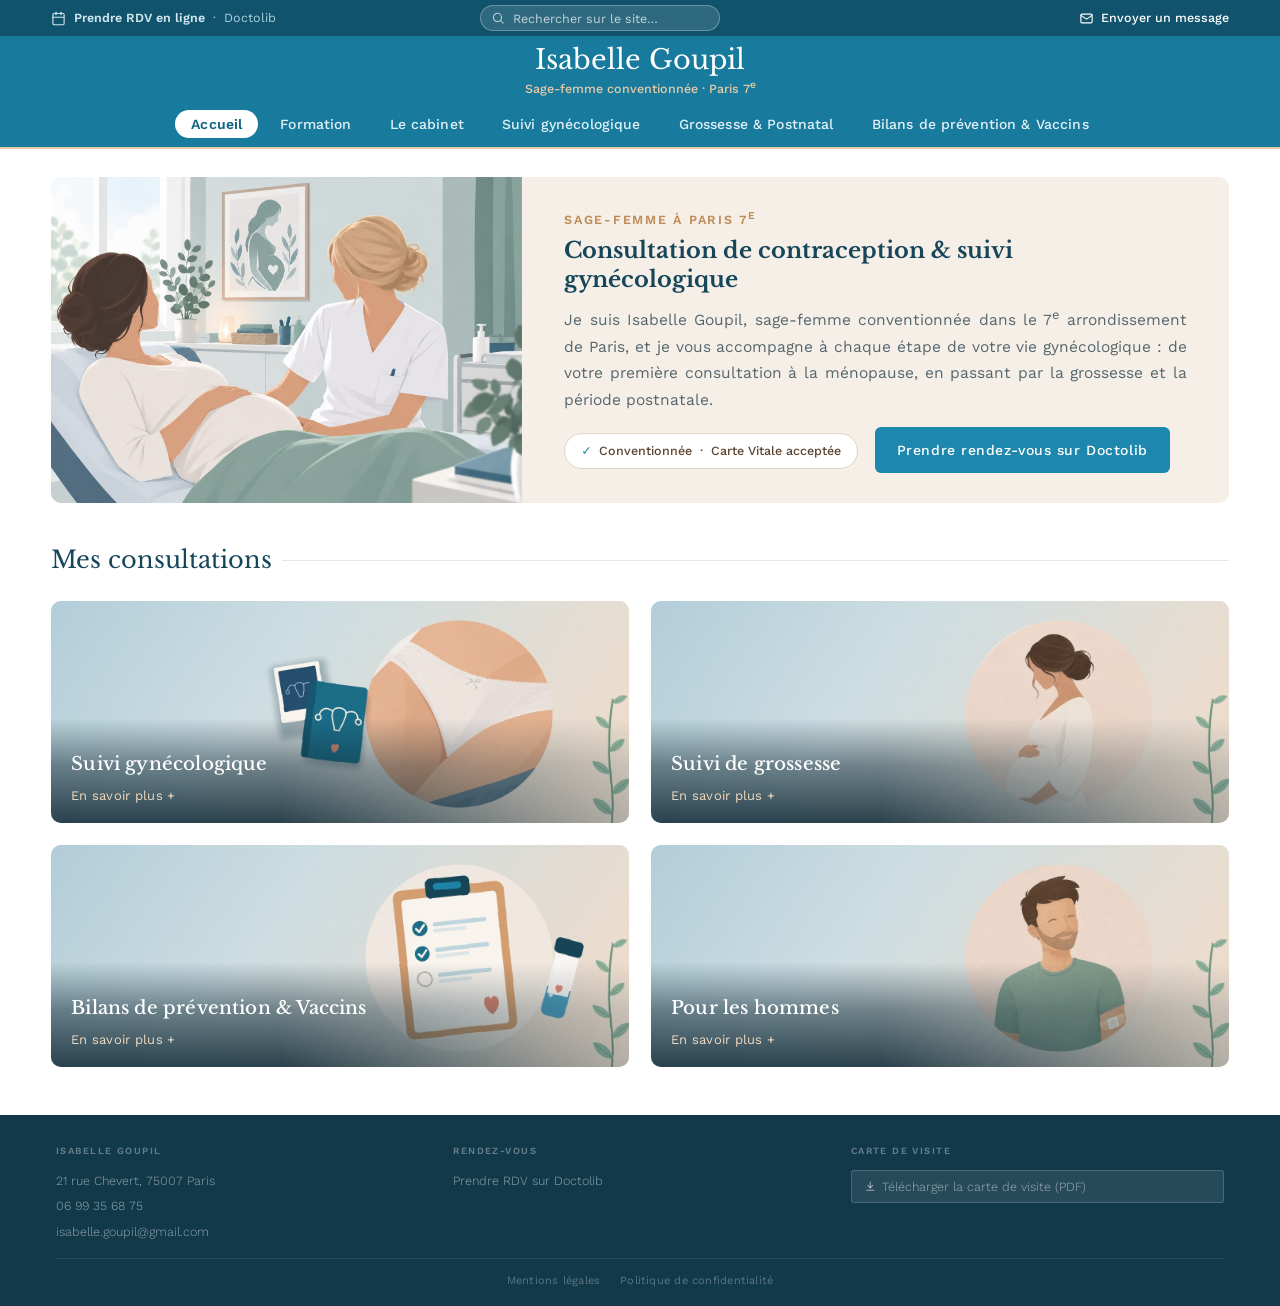
==== commit 77472aea: "Add files via upload" ====
--- a/index.html
+++ b/index.html
@@ -6,7 +6,7 @@
 <meta http-equiv="Content-Security-Policy" content="default-src 'self'; script-src 'self' 'unsafe-inline'; style-src 'self' 'unsafe-inline'; img-src 'self' data:; font-src 'self'; frame-src https://www.google.com; connect-src 'none'; object-src 'none'; base-uri 'self'; form-action 'none'">
 <meta name="google-site-verification" content="EaJxoCCtiZ4vTzZtS2JBBfyW6_cSKPJgnhRqMzBJkp8" />
 <title>Isabelle Goupil, sage-femme à Paris 7e</title>
-<meta name="description" content="Isabelle Goupil, Sage-Femme conventionnée Paris 7e et Paris 15e. Suivi gynécologique, grossesse, postnatal, préparation à la naissance, bilans de prévention, vaccination. 21 rue Chevert, 75007 Paris.">
+<meta name="description" content="Sage-femme conventionnée Paris 7e et 15e : suivi gynécologique, grossesse, postnatal, bilans de prévention, vaccins. 21 rue Chevert, 75007 Paris.">
 <meta name="author" content="Isabelle Goupil">
 <meta name="robots" content="index, follow">
 <meta name="language" content="fr">
--- a/docs/site.css
+++ b/docs/site.css
@@ -0,0 +1,1064 @@
+/* =============================================
+   SITE ISABELLE GOUPIL — SAGE-FEMME
+   ============================================= */
+*{box-sizing:border-box;margin:0;padding:0;}
+html{overflow-x:clip;font-size:clamp(14px, 1.1vw, 18px);}
+:root{
+  --navy:#1e2d3d;--sage:#6b9071;--green:#4f7d5f;--sage-light:#f0f4f0;--sage-mid:#a8c4ab;
+  --text:#2a2624;--muted:#6b6460;--white:#fff;--border:#e2ddd8;
+  --cream:#fdfaf7;--rose:#c0607a;--rose-light:#fde8f0;
+  --accent1:#4a7fa8;--accent2:#8f6baa;--accent3:#c07a5a;--accent4:#a8965a;--accent5:#5a9c8f;
+}
+body{font-family:var(--f-body);background:#e8e4df;color:var(--text);font-size:16px;line-height:1.75;overflow-x:clip;}
+.wrap{width:100%;max-width:1600px;margin:0 auto;background:var(--cream);box-shadow:0 0 60px rgba(0,0,0,0.06);min-height:100vh;display:flex;flex-direction:column;}
+
+/* ── HEADER asymétrique ── */
+.hero-header{background:var(--cream);padding:28px 48px 20px;border-bottom:1px solid var(--border);display:flex;align-items:center;gap:0;}
+.hero-header-inner{display:flex;align-items:baseline;gap:0;border-left:3px solid var(--rose);padding-left:20px;}
+.hero-header-text{display:flex;flex-direction:column;}
+.hero-header h1{font-family:var(--f-title);font-size:2.05em;color:var(--navy);font-weight:500;letter-spacing:0.01em;line-height:1.1;}
+.hero-header .subtitle{font-family:var(--f-body);font-size:0.72em;color:var(--rose);letter-spacing:0.18em;text-transform:uppercase;margin-top:5px;font-weight:400;}
+
+/* ── STICKY TOP (bandeau RDV — toujours en haut) ── */
+.sticky-top{position:sticky;top:0;z-index:101;box-shadow:0 1px 0 rgba(0,0,0,0.08);}
+/* ── STICKY NAV ── */
+.sticky-nav{position:sticky;top:42px;z-index:100;box-shadow:0 1px 0 rgba(0,0,0,0.06);}
+.top-bar{background:var(--navy);display:flex;justify-content:space-between;align-items:center;padding:9px 48px;gap:16px;}
+.top-bar a.rdv-link{color:rgba(255,255,255,0.6);text-decoration:none;font-family:var(--f-body);font-size:12.5px;display:flex;align-items:center;gap:7px;white-space:nowrap;font-weight:400;letter-spacing:.01em;}
+.top-bar a.rdv-link:hover{color:#fff;}
+.rdv-icon{width:13px;height:13px;stroke:rgba(255,255,255,0.55);fill:none;stroke-width:1.8;stroke-linecap:round;stroke-linejoin:round;}
+.addr-wrap{display:flex;align-items:center;gap:6px;color:rgba(255,255,255,0.45);font-family:var(--f-body);font-size:11.5px;white-space:nowrap;}
+.addr-icon{width:11px;height:11px;stroke:rgba(255,255,255,0.35);fill:none;stroke-width:1.8;stroke-linecap:round;stroke-linejoin:round;}
+.top-search{display:flex;align-items:center;flex:1;max-width:240px;margin:0 auto;}
+.top-search input{width:100%;border:1px solid rgba(255,255,255,0.12);border-radius:20px;padding:4px 14px;font-size:12px;font-family:var(--f-body);outline:none;background:rgba(255,255,255,0.07);color:#fff;transition:border-color .2s,background .2s;}
+.top-search input:focus{border-color:rgba(255,255,255,0.28);background:rgba(255,255,255,0.12);}
+.top-search input::placeholder{color:rgba(255,255,255,0.3);}
+/* Nav bar */
+.nav-bar{background:#fff;display:flex;justify-content:center;border-bottom:1px solid var(--border);}
+.nav-bar a{background:none;border:none;padding:14px 20px;font-size:12px;color:var(--muted);cursor:pointer;letter-spacing:0.05em;font-family:var(--f-body);font-weight:500;border-bottom:2px solid transparent;margin-bottom:-1px;transition:color .18s,border-color .18s,background .18s;white-space:nowrap;text-transform:uppercase;}
+.nav-bar a:hover{color:var(--navy);border-bottom-color:var(--rose);background:var(--rose-light);}
+.nav-bar a.active{color:var(--rose);border-bottom-color:var(--rose);}
+.search-results{display:none;background:#fff;border:1px solid var(--border);border-radius:10px;padding:8px 14px;margin:0 48px 4px;font-family:var(--f-body);font-size:13px;position:relative;z-index:10;box-shadow:0 4px 16px rgba(0,0,0,0.08);}
+.sr-item{padding:7px 0;border-bottom:1px solid var(--border);cursor:pointer;color:var(--navy);font-size:13px;}
+.sr-item:last-child{border-bottom:none;}
+.sr-item:hover{color:var(--rose);}
+
+/* PAGES */
+.page{display:none;padding:48px clamp(20px,4vw,56px);min-height:500px;background:var(--cream);flex:1;}
+.page.active{display:block;}
+.page-title{font-family:var(--f-title);font-size:1.75em;color:var(--navy);font-weight:400;font-style:italic;margin-bottom:30px;padding-bottom:14px;border-bottom:1px solid var(--border);}
+.section-divider{border:none;border-top:1px solid var(--border);margin:44px 0;}
+.bilan-section-title{font-family:var(--f-body);font-size:.78em;color:var(--navy);font-weight:700;letter-spacing:.1em;text-transform:uppercase;margin-bottom:16px;display:flex;align-items:center;gap:10px;}
+.bilan-section-title::before{content:'';display:block;width:3px;height:1em;background:var(--rose);border-radius:2px;}
+
+/* ──── PAGE 1 : ACCUEIL ──── */
+.home-hero{display:grid;grid-template-columns:1.15fr 0.85fr;gap:34px;align-items:center;margin-bottom:32px;}
+.home-hero-text h2{font-family:var(--f-title);font-size:1.42em;color:var(--navy);font-weight:400;font-style:italic;margin-bottom:13px;line-height:1.4;}
+.home-hero-text p{color:var(--muted);font-family:var(--f-body);font-size:.95em;line-height:1.85;text-align:justify;font-weight:300;}
+.convention-strip{display:inline-flex;align-items:center;gap:7px;background:#f0f6f1;border:1px solid #b8d8ba;border-radius:20px;padding:6px 16px;font-family:var(--f-body);font-size:12.5px;color:#2a4a30;margin-top:14px;font-weight:500;}
+.convention-strip span{color:var(--sage);}
+.rdv-btn{display:inline-block;background:var(--rose);color:#fff;padding:11px 26px;border-radius:24px;text-decoration:none;font-family:var(--f-body);font-size:13px;letter-spacing:0.04em;margin-top:15px;font-weight:500;transition:background .2s,transform .15s;}
+.rdv-btn:hover{background:#a04060;transform:translateY(-1px);}
+.home-img{width:100%;max-width:100%;height:auto;object-fit:contain;border-radius:4px;display:block;}
+.home-services{display:grid;grid-template-columns:repeat(2,1fr);gap:16px;align-items:start;}
+.home-card{border-radius:14px;overflow:hidden;cursor:pointer;transition:box-shadow .25s,transform .2s;}
+.home-card:hover{box-shadow:0 8px 28px rgba(0,0,0,0.11);transform:translateY(-3px);}
+.home-card-header{padding:0 20px;text-align:center;transition:background .2s;height:88px;display:flex;flex-direction:column;justify-content:center;}
+.home-card h3{font-family:var(--f-title);font-size:1em;font-weight:500;letter-spacing:0.01em;margin-bottom:5px;}
+.home-card .card-hint{font-family:var(--f-body);font-size:11px;opacity:0.6;letter-spacing:0.02em;}
+/* Couleurs par carte */
+.home-card.gyneco .home-card-header{background:#f5ece8;border-bottom:2px solid #d9b5a5;}
+.home-card.gyneco h3{color:#6b3020;}
+.home-card.gyneco .card-hint{color:#6b3020;}
+.home-card.gyneco .home-card-body{background:#faf3f0;}
+.home-card.grossesse .home-card-header{background:#fde8f0;border-bottom:2px solid #e0a0bc;}
+.home-card.grossesse h3{color:#8a2040;}
+.home-card.grossesse .card-hint{color:#8a2040;}
+.home-card.grossesse .home-card-body{background:#fdf0f5;}
+.home-card.bilans .home-card-header{background:#e8edf5;border-bottom:2px solid #9aaecc;}
+.home-card.bilans h3{color:#1e3358;}
+.home-card.bilans .card-hint{color:#1e3358;}
+.home-card.bilans .home-card-body{background:#f0f3f9;}
+.home-card.hommes .home-card-header{background:#e8f4ec;border-bottom:2px solid #88bb9a;}
+.home-card.hommes h3{color:#1a4030;}
+.home-card.hommes .card-hint{color:#1a4030;}
+.home-card.hommes .home-card-body{background:#f0f8f3;}
+
+.home-card-body{max-height:0;overflow:hidden;transition:max-height .35s ease,padding .2s;}
+.home-card.open .home-card-body{max-height:300px;padding:14px 18px;}
+.home-card-body p{font-size:0.85em;color:var(--muted);font-family:var(--f-body);line-height:1.7;}
+
+/* ──── PAGE 2 : FORMATION ──── */
+.tl-category{
+  margin-bottom:48px;
+  padding:22px 32px 20px;
+  border-radius:10px;
+}
+.tl-category.exp-cat{background:#f3e8da;border:1.5px solid #c4956a;box-shadow:0 2px 10px rgba(0,0,0,0.07);}
+.tl-category.dip-cat{background:#f4f8fc;border:1px solid #b8cfe0;}
+.tl-category.form-cat{background:#fdf8ee;border:1px solid #e0d0a0;}
+.tl-cat-header{display:flex;align-items:center;gap:14px;margin-bottom:28px;}
+.tl-cat-badge{font-family:var(--f-body);font-size:10.5px;font-weight:600;letter-spacing:.14em;text-transform:uppercase;padding:5px 16px;border-radius:20px;color:#fff;white-space:nowrap;}
+.tl-cat-badge.exp{background:#8b6040;}
+.tl-cat-badge.dip{background:#3a5a82;}
+.tl-cat-badge.form{background:#8b7030;}
+.tl-cat-line{display:none;}
+
+/* Frise horizontale — pas de scroll, répartition égale */
+.tl-horiz{display:flex;align-items:flex-start;position:relative;padding-bottom:0;}
+.tl-horiz::before{content:'';position:absolute;top:7px;left:0;right:0;height:2px;}
+.exp-cat .tl-horiz::before{background:#c4a888;}
+.dip-cat .tl-horiz::before{background:#88a8c4;}
+.form-cat .tl-horiz::before{background:#c4b080;}
+
+/* Nœud */
+.tl-node{display:flex;flex-direction:column;align-items:center;flex:1;min-width:0;position:relative;cursor:pointer;padding:0 8px 8px;}
+.tl-node-dot{width:16px;height:16px;border-radius:50%;background:#fff;border:2px solid var(--sage-mid);transition:transform .2s,background .2s,border-color .2s;margin-bottom:10px;z-index:1;flex-shrink:0;}
+.tl-node:hover .tl-node-dot,.tl-node.open .tl-node-dot{background:var(--accent1);border-color:var(--accent1);transform:scale(1.3);}
+.tl-node-content{text-align:center;padding:0 4px;width:100%;}
+.tl-node-date{font-family:var(--f-body);font-size:10.5px;color:var(--rose);margin-bottom:3px;font-weight:600;letter-spacing:.03em;}
+.tl-node-title{font-family:var(--f-body);font-size:12.5px;color:var(--navy);font-weight:500;line-height:1.35;}
+.tl-node:hover .tl-node-title{color:var(--accent1);}
+/* Tooltip inline — s'affiche sous le titre, dans le flux, pas en position absolute */
+/* Tooltip inline, centré sous le point, contenu dans la catégorie */
+.tl-node-tip{
+  display:none;
+  position:relative;
+  margin-top:14px;
+  width:180px;
+  left:50%;
+  transform:translateX(-50%);
+  background:#fff;
+  border-radius:8px;
+  padding:9px 14px;
+  font-family:var(--f-body);
+  font-size:12.5px;
+  color:var(--muted);
+  box-shadow:0 4px 16px rgba(0,0,0,0.12);
+  line-height:1.6;
+  text-align:center;
+  border:1px solid rgba(0,0,0,0.09);
+  white-space:normal;
+  word-break:break-word;
+  z-index:10;
+}
+/* Petite flèche pointant vers le haut (connexion au point) */
+.tl-node-tip::before{
+  content:'';
+  position:absolute;
+  top:-7px;
+  left:50%;
+  transform:translateX(-50%);
+  width:0;height:0;
+  border-left:7px solid transparent;
+  border-right:7px solid transparent;
+  border-bottom:7px solid rgba(0,0,0,0.09);
+}
+.tl-node-tip::after{
+  content:'';
+  position:absolute;
+  top:-6px;
+  left:50%;
+  transform:translateX(-50%);
+  width:0;height:0;
+  border-left:6px solid transparent;
+  border-right:6px solid transparent;
+  border-bottom:6px solid #fff;
+}
+.tl-node:hover .tl-node-tip,.tl-node.open .tl-node-tip{display:block;}
+
+.ordre-link{display:inline-flex;align-items:center;gap:8px;margin-top:24px;background:#fff;border:1px solid var(--border);border-radius:24px;padding:9px 18px;font-family:var(--f-body);font-size:12.5px;color:var(--navy);text-decoration:none;font-weight:500;transition:border-color .18s,color .18s;}
+.ordre-link:hover{border-color:var(--sage);color:var(--sage);}
+.ordre-link svg{width:14px;height:14px;stroke:currentColor;fill:none;stroke-width:1.8;stroke-linecap:round;stroke-linejoin:round;}
+
+/* ──── PAGE 3 : CABINET ──── */
+.cabinet-layout{display:grid;grid-template-columns:1fr 1.4fr;gap:22px;margin-bottom:22px;align-items:start;}
+.cab-left{display:flex;flex-direction:column;gap:14px;}
+.info-block{background:#fff;border:1px solid var(--border);border-radius:14px;padding:18px 22px;box-shadow:0 1px 6px rgba(0,0,0,0.04);}
+.block-label{font-family:var(--f-body);font-size:10px;font-weight:700;color:var(--rose);letter-spacing:.12em;text-transform:uppercase;margin-bottom:10px;padding-bottom:8px;border-bottom:1px solid var(--border);}
+.t-item{display:flex;align-items:flex-start;gap:9px;margin-bottom:11px;}
+.t-item:last-child{margin-bottom:0;}
+.t-ico{width:20px;flex-shrink:0;display:flex;padding-top:2px;}
+.t-ico svg{width:15px;height:15px;fill:none;stroke-width:1.7;stroke-linecap:round;stroke-linejoin:round;}
+.t-text strong{color:var(--text);display:block;font-family:var(--f-body);font-size:13px;}
+.t-text span{color:var(--muted);font-size:12px;line-height:1.5;font-family:var(--f-body);}
+.map-frame{border:1px solid var(--border);border-radius:14px;overflow:hidden;height:100%;min-height:340px;box-shadow:0 2px 12px rgba(0,0,0,0.06);}
+#mapsIframe{width:100%;height:100%;border:none;min-height:340px;display:block;}
+.photos-grid{display:grid;grid-template-columns:repeat(3,1fr);gap:12px;}
+.photo-item{display:flex;flex-direction:column;gap:5px;}
+.cabinet-photo{width:100%;aspect-ratio:4/3;object-fit:cover;border-radius:10px;border:1px solid var(--border);}
+.photo-caption{font-family:var(--f-body);font-size:11.5px;color:var(--muted);text-align:center;font-style:italic;}
+
+/* ──── PAGE 4 : GYNECO ──── */
+.gyneco-intro{font-family:var(--f-title);font-size:1.05em;color:var(--muted);font-style:italic;text-align:justify;line-height:1.75;margin-bottom:26px;padding:18px 22px;background:#fff;border-radius:12px;border-left:3px solid var(--rose);border-top:1px solid var(--border);border-right:1px solid var(--border);border-bottom:1px solid var(--border);}
+.gyneco-cols{display:grid;grid-template-columns:1fr 1fr;gap:18px;}
+.gyn-col-title{font-family:var(--f-body);font-size:10px;font-weight:700;letter-spacing:.13em;text-transform:uppercase;margin-bottom:12px;padding:6px 14px;border-radius:20px;color:#fff;display:inline-block;}
+.gyn-col-title.consult{background:#4a8c62;}
+.gyn-col-title.depistage{background:#c8a030;}
+.gyneco-card{border-radius:10px;padding:12px 16px;font-family:var(--f-body);font-size:13px;color:var(--text);display:flex;align-items:center;gap:10px;margin-bottom:8px;line-height:1.5;border:1px solid transparent;font-weight:400;}
+.gyneco-card.c{background:#e8f4ec;border-color:#88bb9a;}
+.gyneco-card.c::before{content:'';width:5px;height:5px;border-radius:50%;background:#4a8c62;flex-shrink:0;}
+.gyneco-card.d{background:#fdf7e8;border-color:#e0c870;}
+.gyneco-card.d::before{content:'';width:5px;height:5px;border-radius:50%;background:#c8a030;flex-shrink:0;}
+.gyneco-links{margin-top:24px;background:#fff;border:1px solid var(--border);border-radius:12px;padding:16px 20px;}
+.gyneco-links h3{font-family:var(--f-body);font-size:10px;letter-spacing:.12em;color:var(--rose);margin-bottom:10px;text-transform:uppercase;font-weight:700;}
+.gyneco-links a{display:block;color:var(--navy);font-family:var(--f-body);font-size:13px;margin-bottom:6px;text-decoration:none;padding-left:12px;border-left:2px solid var(--rose-light);transition:color .15s,border-color .15s;}
+.gyneco-links a:hover{color:var(--rose);border-left-color:var(--rose);}
+
+/* ──── PAGE 5 : GROSSESSE & POSTNATAL ──── */
+.section-label{display:inline-block;font-family:var(--f-body);font-size:10.5px;font-weight:700;letter-spacing:.12em;text-transform:uppercase;padding:5px 16px;border-radius:20px;margin-bottom:16px;color:#fff;}
+.section-label.pre{background:#2c5f8a;}
+.section-label.post{background:#3d7a6e;}
+.grossesse-grid{display:grid;grid-template-columns:1fr 1fr;gap:12px;margin-bottom:18px;}
+.gc-wrap{position:relative;}
+.gc-face{border:1px solid var(--border);border-radius:14px;padding:16px 18px;cursor:pointer;transition:box-shadow .22s,transform .18s;user-select:none;background:#f9fafb;}
+.gc-face:hover{box-shadow:0 6px 18px rgba(0,0,0,0.09);transform:translateY(-2px);}
+/* 6 couleurs prénatal */
+.gc-face.c1{background:#fde8f0;border-color:#e0a0bc;border-left:4px solid #c0607a;}
+.gc-face.c2{background:#fdf0ea;border-color:#e0b090;border-left:4px solid #c8845a;}
+.gc-face.c3{background:#f5eaf0;border-color:#d090b8;border-left:4px solid #b0608a;}
+.gc-face.c4{background:#eef2f8;border-color:#a0b8d8;border-left:4px solid #4a72a8;}
+.gc-face.c5{background:#e8f0f8;border-color:#90aacc;border-left:4px solid #4272a8;}
+.gc-face.c6{background:#f3eef8;border-color:#c0a8e0;border-left:4px solid #7a5aa0;}
+.gc-face h3{font-family:var(--f-body);font-size:.78em;letter-spacing:.09em;text-transform:uppercase;margin-bottom:3px;color:var(--navy);font-weight:600;}
+.gc-face .hint{font-family:var(--f-body);font-size:11px;color:var(--muted);font-style:italic;opacity:.7;}
+.gc-tarif{display:inline-block;font-family:var(--f-body);font-size:13px;font-weight:700;color:#8a2040;margin-top:6px;letter-spacing:.01em;}
+.gc-detail{display:none;background:#fff;border:1px solid var(--border);border-radius:12px;padding:14px 18px;margin-top:6px;font-family:var(--f-body);font-size:13px;color:var(--text);line-height:1.75;box-shadow:0 2px 10px rgba(0,0,0,0.05);}
+.gc-detail.open{display:block;}
+.gc-detail ul{list-style:none;padding:0;}
+.gc-detail ul li{padding:5px 0;border-bottom:1px solid var(--border);display:flex;gap:8px;align-items:flex-start;}
+.gc-detail ul li::before{content:'→';color:var(--sage);flex-shrink:0;margin-top:1px;}
+.gc-detail ul li:last-child{border-bottom:none;}
+/* Postnatal steps */
+.pn-steps{display:flex;flex-direction:column;gap:12px;}
+.pn-step{display:flex;gap:16px;align-items:flex-start;border-radius:14px;padding:16px 20px;}
+.pn-num{width:36px;height:36px;border-radius:50%;display:flex;align-items:center;justify-content:center;font-family:var(--f-title);font-size:15px;flex-shrink:0;color:#fff;font-weight:400;font-style:italic;}
+.pn-step.s1{background:#fdf0ea;border-left:4px solid #c8845a;} .pn-step.s1 .pn-num{background:#c8845a;}
+.pn-step.s2{background:#f5eaf0;border-left:4px solid #b0608a;} .pn-step.s2 .pn-num{background:#b0608a;}
+.pn-step.s3{background:#eef2f8;border-left:4px solid #4a72a8;} .pn-step.s3 .pn-num{background:#4a72a8;}
+.pn-step.s4{background:#e8f0f8;border-left:4px solid #4272a8;} .pn-step.s4 .pn-num{background:#4272a8;}
+.pn-step.s5{background:#f3eef8;border-left:4px solid #7a5aa0;} .pn-step.s5 .pn-num{background:#7a5aa0;}
+.pn-step h3{font-family:var(--f-title);color:var(--navy);margin-bottom:3px;font-size:.95em;font-weight:500;}
+.pn-step p{font-family:var(--f-body);font-size:13px;color:var(--muted);text-align:justify;font-weight:300;}
+
+/* ──── PAGE 6 : BILANS & VACCINATIONS ──── */
+.bilans-strips{display:flex;flex-direction:column;gap:14px;margin-bottom:28px;}
+.bilan-strip{display:flex;align-items:stretch;gap:0;border:1px solid var(--border);border-radius:14px;overflow:hidden;box-shadow:0 2px 8px rgba(0,0,0,0.04);}
+.bilan-strip-age{background:var(--navy);color:#fff;padding:16px 22px;width:190px;text-align:center;flex-shrink:0;display:flex;flex-direction:column;align-items:center;justify-content:center;white-space:nowrap;}
+.bilan-strip-age strong{display:block;font-family:var(--f-title);font-size:1.35em;font-weight:400;letter-spacing:.02em;}
+.bilan-strip-age span{display:block;font-family:var(--f-body);font-size:11px;color:var(--sage-mid);margin-top:3px;letter-spacing:.04em;}
+.bilan-strip-body{flex:1;padding:16px 20px;background:#fff;display:flex;align-items:center;gap:14px;flex-wrap:nowrap;}
+.bilan-strip-desc{font-family:var(--f-body);font-size:13px;color:var(--muted);flex:1;min-width:0;font-weight:300;}
+.bilan-strip-desc strong{color:var(--text);display:block;margin-bottom:3px;}
+.bilan-strip-links{display:flex;flex-direction:column;gap:6px;flex-shrink:0;}
+.bilan-strip-links a{display:block;text-align:center;padding:6px 13px;border-radius:3px;font-family:var(--f-body);font-size:12px;text-decoration:none;white-space:nowrap;}
+.lgbtiq-badge{display:inline-flex;align-items:center;background:linear-gradient(90deg,#e8a0bf,#a8c4f0,#a0e8d0);color:#1a2e4a;padding:7px 18px;border-radius:24px;font-family:var(--f-body);font-size:12.5px;font-weight:500;margin:14px 0 18px;letter-spacing:.02em;}
+.quest-block{background:#fff;border:1px solid var(--border);border-radius:12px;padding:14px 18px;margin-top:12px;font-family:var(--f-body);font-size:13px;}
+.quest-block p{color:var(--muted);margin-bottom:9px;font-style:italic;font-size:12.5px;}
+.quest-block a{display:inline-block;background:var(--accent1);color:#fff;padding:6px 14px;border-radius:3px;font-size:12px;text-decoration:none;margin-right:7px;margin-bottom:4px;}
+.quest-block a.ameli{background:var(--green);}
+.quest-block a:hover{opacity:.85;}
+.vacc-section{background:#fff;border:1px solid var(--border);border-radius:14px;padding:24px 28px;box-shadow:0 2px 8px rgba(0,0,0,0.04);}
+.vacc-table{width:100%;border-collapse:collapse;font-family:var(--f-body);font-size:13px;}
+.vacc-table th{background:var(--navy);color:#fff;padding:10px 14px;text-align:left;font-weight:600;font-size:11px;letter-spacing:.06em;text-transform:uppercase;}
+.vacc-table td{padding:9px 13px;border-bottom:1px solid var(--border);vertical-align:top;color:var(--text);}
+.vacc-table tr:nth-child(even) td{background:#e8f5eb;}
+.vacc-table td:first-child{font-weight:600;color:var(--navy);white-space:nowrap;}
+.vacc-note{font-family:var(--f-body);font-size:11.5px;color:var(--muted);margin-top:12px;font-style:italic;}
+
+
+/* =============================================
+   RESPONSIVE MOBILE — max 768px
+   ============================================= */
+@media (max-width: 768px) {
+
+  /* ── Header ── */
+  .hero-header{padding:16px 18px 10px;}
+  .hero-header h1{font-size:1.35em;}
+
+  /* ── Bandeau top : empile RDV / recherche / adresse ── */
+  .top-bar{flex-direction:column;align-items:stretch;padding:10px 16px;gap:8px;}
+  .top-bar a.rdv-link{justify-content:center;font-size:13px;}
+  .top-search{max-width:100%;margin:0;}
+  .addr-wrap{justify-content:center;font-size:11px;}
+  .sticky-nav{top:0;}  /* nav colle en haut, top-bar n'est plus sticky sur mobile */
+  .sticky-top{position:relative;}  /* laisse défiler le bandeau RDV sur mobile */
+
+  /* ── Nav : scroll horizontal ── */
+  .nav-bar{justify-content:flex-start;overflow-x:auto;-webkit-overflow-scrolling:touch;flex-wrap:nowrap;}
+  .nav-bar a{padding:11px 14px;font-size:11.5px;flex-shrink:0;}
+
+  /* ── Résultats recherche ── */
+  .search-results{margin:0 10px 3px;}
+
+  /* ── Pages : padding réduit ── */
+  .page{padding:24px 16px;}
+  .page-title{font-size:1.3em;}
+
+  /* ── Accueil : hero en colonne, image cachée ── */
+  .home-hero{grid-template-columns:1fr;gap:16px;}
+  .home-img{display:none;}
+  .home-hero-text h2{font-size:1.15em;}
+
+  /* ── Accueil : cartes en colonne ── */
+  .home-services{grid-template-columns:1fr;}
+
+  /* ── Formation : frise en colonne ── */
+  .tl-category{padding:16px 14px;}
+  .tl-horiz{flex-direction:column-reverse;gap:0;}
+  .tl-horiz::before{display:none;}
+  .tl-node{flex-direction:row;align-items:flex-start;gap:12px;padding:10px 0;border-bottom:1px solid var(--border);}
+  .tl-node:first-child{border-bottom:none;}
+  .tl-node:last-child{border-bottom:1px solid var(--border);}
+  .tl-node-dot{margin-bottom:0;margin-top:2px;flex-shrink:0;}
+  .tl-node-content{text-align:left;}
+  .tl-node-tip{width:100%;left:0;transform:none;margin-top:8px;}
+
+  /* ── Cabinet : colonne ── */
+  .cabinet-layout{grid-template-columns:1fr;}
+  .map-frame{min-height:220px;}
+  .map-frame iframe{min-height:220px;}
+  .photos-grid{grid-template-columns:1fr 1fr;}
+
+  /* ── Gynéco : colonne ── */
+  .gyneco-cols{grid-template-columns:1fr;}
+
+  /* ── Grossesse : colonne ── */
+  .grossesse-grid{grid-template-columns:1fr;}
+
+  /* ── Bilans strips : empile âge + corps ── */
+  .bilan-strip{flex-direction:column;}
+  .bilan-strip-age{width:100%;padding:12px 16px;flex-direction:row;justify-content:center;gap:10px;white-space:normal;}
+  .bilan-strip-body{flex-wrap:wrap;}
+  .bilan-strip-links{flex-direction:row;flex-wrap:wrap;}
+
+  /* ── Tableau vaccins : police réduite ── */
+  .vacc-table{font-size:11.5px;}
+  .vacc-table th,.vacc-table td{padding:7px 8px;}
+  .vacc-table td:first-child{white-space:normal;}
+  .vacc-section{padding:14px 12px;}
+
+  /* ── Footer : colonne ── */
+  .footer{padding:16px 16px 10px;}
+  .footer-grid{grid-template-columns:1fr;gap:14px;}
+}
+
+/* ── Très petits écrans ── */
+@media (max-width: 400px) {
+  .nav-bar a{padding:10px 10px;font-size:10.5px;}
+  .page{padding:18px 12px;}
+  .photos-grid{grid-template-columns:1fr;}
+}
+
+
+/* ── MODALES LÉGALES ── */
+.modal-overlay{display:none;position:fixed;inset:0;background:rgba(0,0,0,0.45);z-index:200;align-items:center;justify-content:center;padding:20px;}
+.modal-overlay.open{display:flex;}
+.modal-box{background:var(--cream);border-radius:16px;max-width:720px;width:100%;max-height:88vh;overflow-y:auto;box-shadow:0 12px 60px rgba(0,0,0,0.22);position:relative;}
+.modal-header{background:var(--navy);color:#fff;padding:18px 26px;border-radius:10px 10px 0 0;display:flex;justify-content:space-between;align-items:center;}
+.modal-header h2{font-size:1.05em;font-weight:600;font-family:var(--f-body);letter-spacing:.04em;}
+.modal-close{background:none;border:none;color:rgba(255,255,255,0.7);font-size:22px;cursor:pointer;line-height:1;padding:0 4px;}
+.modal-close:hover{color:#fff;}
+.modal-body{padding:28px 32px;font-family:var(--f-body);font-size:13.5px;color:var(--text);line-height:1.85;font-weight:300;}
+.modal-body h3{font-family:var(--f-body);color:var(--navy);font-size:.88em;font-weight:700;margin:22px 0 6px;letter-spacing:.06em;text-transform:uppercase;}
+.modal-body h3:first-child{margin-top:0;}
+.modal-body p{color:var(--muted);margin-bottom:10px;}
+.modal-body a{color:#c0607a;text-decoration:none;}
+.modal-body a:hover{text-decoration:underline;}
+.modal-body .legal-sep{border:none;border-top:1px solid var(--border);margin:18px 0;}
+@media(max-width:768px){.modal-body{padding:18px 16px;}.modal-header{padding:14px 16px;}}
+/* ── RESPONSIVE MOBILE ── */
+@media(max-width:700px){
+  .wrap{box-shadow:none;}
+  .hero-header{padding:20px 20px 16px;}
+  .hero-header-inner{padding-left:14px;}
+  .hero-header h1{font-size:1.5em;}
+  .hero-header .subtitle{font-size:0.68em;letter-spacing:0.13em;}
+  .nav-bar{overflow-x:auto;-webkit-overflow-scrolling:touch;justify-content:flex-start;padding:0 8px;}
+  .nav-bar a{padding:12px 13px;font-size:11px;}
+  .page{padding:24px 18px 40px;}
+  .home-grid{grid-template-columns:1fr;}
+  .grid-2{grid-template-columns:1fr;}
+  .grid-3{grid-template-columns:1fr;}
+  .footer{padding:0 0 10px;overflow:visible;}
+  .footer-grid{
+    display:flex;
+    flex-direction:row;
+    flex-wrap:nowrap;
+    overflow-x:auto;
+    -webkit-overflow-scrolling:touch;
+    gap:0;
+    scroll-snap-type:x mandatory;
+    overscroll-behavior-x:contain;
+  }
+  .footer-col{
+    flex:0 0 72vw;
+    min-width:200px;
+    padding:18px 20px;
+    border-right:1px solid rgba(255,255,255,0.12);
+    scroll-snap-align:start;
+  }
+  .footer-col:last-child{
+    border-right:none;
+  }
+  .sticky-nav{top:0;}
+}
+
+
+/* Surlignage recherche */
+mark.search-highlight{background:#fff176;color:inherit;border-radius:2px;padding:0 1px;
+  animation:hl-fade 4s forwards;}
+@keyframes hl-fade{0%,70%{background:#fff176;}100%{background:transparent;}}
+
+/* ── CORRECTIFS MOBILES SUPPLÉMENTAIRES ── */
+
+/* Nav : bloquer le scroll vertical accidentel lors du swipe horizontal */
+@media (max-width: 768px) {
+  .nav-bar {
+    touch-action: pan-x;
+    overflow-y: clip;
+    overscroll-behavior-x: contain;
+  }
+  /* Footer : bouton carte de visite plus visible */
+  .cv-dl-btn {
+    display: block;
+    text-align: center;
+    padding: 10px 16px;
+    font-size: 13px;
+    font-weight: 500;
+    margin-top: 8px;
+    background: rgba(255,255,255,0.15);
+    border: 1px solid rgba(255,255,255,0.3);
+    color: #fff;
+    border-radius: 6px;
+    box-sizing: border-box;
+    width: 100%;
+  }
+  /* Bilan strips : liens pleine largeur */
+  .bilan-strip-body { flex-direction: column; }
+  .bilan-strip-links { flex-direction: column; width: 100%; }
+  .bilan-strip-links a { text-align: center; width: 100%; box-sizing: border-box; }
+  /* Empêcher débordement horizontal de la page */
+  body { overflow-x: clip; }
+}
+
+/* Tableau vaccins → cartes sur mobile */
+@media (max-width: 600px) {
+  .vacc-table thead { display: none; }
+  .vacc-table,
+  .vacc-table tbody,
+  .vacc-table tr,
+  .vacc-table td { display: block; width: 100%; }
+  .vacc-table tr {
+    border: 1px solid var(--border);
+    border-radius: 10px;
+    margin-bottom: 10px;
+    overflow: hidden;
+    box-shadow: 0 1px 4px rgba(0,0,0,0.06);
+  }
+  .vacc-table td { padding: 9px 14px; border-bottom: 1px solid var(--border); }
+  .vacc-table td:last-child { border-bottom: none; }
+  .vacc-table td:first-child {
+    background: var(--navy);
+    color: #fff;
+    font-size: 14px;
+    font-weight: 700;
+    padding: 10px 14px;
+  }
+  .vacc-table td::before {
+    content: attr(data-label);
+    display: block;
+    font-size: 10px;
+    font-weight: 700;
+    text-transform: uppercase;
+    letter-spacing: 0.08em;
+    color: var(--rose);
+    margin-bottom: 3px;
+  }
+  .vacc-table td:first-child::before { display: none; }
+  .vacc-table tr:nth-child(even) td { background: unset; }
+  .vacc-table tr:nth-child(even) td:first-child { background: var(--navy); }
+}
+
+/* FOOTER */
+.footer{background:#1a2330;color:rgba(255,255,255,0.62);padding:28px 56px 16px;font-family:var(--f-body);font-size:12px;flex-shrink:0;}
+.footer-grid{display:grid;grid-template-columns:1fr 1fr 1fr;gap:24px;margin-bottom:12px;padding-bottom:12px;border-bottom:1px solid rgba(255,255,255,0.08);}
+.footer-col h4{color:rgba(255,255,255,0.35);font-size:9.5px;letter-spacing:.15em;text-transform:uppercase;margin-bottom:10px;font-weight:600;}
+.footer-col p,.footer-col a{display:block;color:rgba(255,255,255,0.55);text-decoration:none;margin-bottom:4px;line-height:1.7;font-size:12.5px;font-weight:300;}
+.footer-col a:hover{color:#fff;}
+.cv-dl-btn{display:inline-block;background:rgba(255,255,255,0.09);border:1px solid rgba(255,255,255,0.16);color:rgba(255,255,255,0.8);padding:5px 12px;border-radius:3px;font-size:11px;text-decoration:none;margin-top:3px;}
+.ico{width:1em;height:1em;margin-right:.45em;vertical-align:-.14em;fill:none;stroke:currentColor;stroke-width:2;stroke-linecap:round;stroke-linejoin:round;}
+.footer-bottom{text-align:center;}
+/* Indicateur scroll footer mobile */
+.footer-scroll-hint{display:none;}
+@media(max-width:700px){
+  .footer-scroll-hint{
+    display:flex;
+    justify-content:center;
+    align-items:center;
+    gap:6px;
+    padding:10px 0 6px;
+  }
+  .footer-scroll-hint span{
+    display:block;
+    height:3px;
+    border-radius:2px;
+    background:rgba(255,255,255,0.25);
+    transition:background .2s,width .2s;
+  }
+  .footer-scroll-hint span:first-child{width:22px;background:rgba(255,255,255,0.75);}
+  .footer-scroll-hint span:not(:first-child){width:14px;}
+}
+.footer-links{display:flex;flex-wrap:wrap;justify-content:center;gap:4px 0;}
+.footer-links a{color:rgba(255,255,255,0.3);text-decoration:none;margin:0 10px;font-size:11px;letter-spacing:.02em;white-space:nowrap;}
+.footer-links a:hover{color:#fff;}
+
+.pn-zone{font-family:var(--f-body);font-size:11.5px;color:var(--rose);font-weight:500;letter-spacing:0.04em;margin-bottom:4px;margin-top:2px;}
+/* ── BANDEAU COOKIES ── */
+.cookie-banner{position:fixed;bottom:0;left:0;right:0;z-index:300;background:var(--navy);color:rgba(255,255,255,0.82);font-family:var(--f-body);font-size:12.5px;padding:13px 24px;display:flex;align-items:center;justify-content:center;gap:16px;flex-wrap:wrap;box-shadow:0 -3px 16px rgba(0,0,0,0.22);transition:transform .3s ease;}
+.cookie-banner.hidden{transform:translateY(110%);}
+.cookie-banner p{margin:0;line-height:1.6;}
+.cookie-banner p a{color:var(--sage-mid);text-decoration:underline;cursor:pointer;}
+
+/* ── CITATION ACCUEIL ── */
+.accueil-citation{
+  margin:36px 0 28px;
+  padding:24px 32px 24px 28px;
+  background:var(--rose-light);
+  border-left:3px solid var(--rose);
+  border-radius:0 8px 8px 0;
+  position:relative;
+}
+.accueil-citation::before{
+  content:'\201C';
+  font-family:var(--f-title);
+  font-size:4em;
+  color:var(--rose);
+  opacity:0.3;
+  position:absolute;
+  top:-8px;left:10px;
+  line-height:1;
+}
+.accueil-citation p{
+  font-family:var(--f-title);
+  font-size:1.08em;
+  font-style:italic;
+  color:var(--navy);
+  line-height:1.7;
+  margin:0 0 10px 28px;
+}
+.accueil-citation cite{
+  display:block;
+  font-family:var(--f-body);
+  font-size:0.78em;
+  color:var(--rose);
+  font-style:normal;
+  letter-spacing:0.08em;
+  text-transform:uppercase;
+  margin-left:28px;
+}
+
+.cookie-btns{display:flex;gap:10px;flex-shrink:0;}
+.cookie-btn{background:#c0607a;color:#fff;border:none;border-radius:4px;padding:7px 20px;font-size:12.5px;font-family:var(--f-body);cursor:pointer;white-space:nowrap;}
+.cookie-btn:hover{background:#a04060;}
+.cookie-btn-refuse{background:transparent;color:rgba(255,255,255,0.65);border:1px solid rgba(255,255,255,0.3);border-radius:4px;padding:7px 20px;font-size:12.5px;font-family:var(--f-body);cursor:pointer;white-space:nowrap;}
+.cookie-btn-refuse:hover{color:#fff;border-color:rgba(255,255,255,0.6);}
+
+/* ── MAP PLACEHOLDER ── */
+#mapContainer{position:relative;width:100%;height:100%;}
+.map-placeholder{display:flex;align-items:center;justify-content:center;background:var(--cream);border:1px dashed var(--border);border-radius:8px;min-height:280px;padding:24px;}
+.map-ph-inner{text-align:center;max-width:320px;}
+.map-ph-inner p{font-family:var(--f-body);font-size:13px;color:var(--muted);margin-bottom:16px;line-height:1.5;}
+.map-ph-btn{background:var(--rose);color:#fff;border:none;padding:9px 18px;border-radius:6px;font-family:var(--f-body);font-size:12px;font-weight:500;cursor:pointer;letter-spacing:0.04em;transition:opacity .18s;}
+.map-ph-btn:hover{opacity:.85;}
+.map-ph-link{display:inline-block;padding:9px 18px;border:1px solid var(--muted);border-radius:6px;font-family:var(--f-body);font-size:12px;color:var(--muted);text-decoration:none;transition:color .18s,border-color .18s;}
+.map-ph-link:hover{color:var(--navy);border-color:var(--navy);}
+
+/* ── TEXTE JUSTIFIÉ mentions + confidentialité ── */
+#modal-mentions p, #modal-confidentialite p {text-align:justify;}
+
+/* ── SCROLL REVEAL ── */
+.scroll-reveal{
+  opacity:0;
+  transform:translateY(32px);
+  transition:opacity 0.55s cubic-bezier(.4,0,.2,1), transform 0.55s cubic-bezier(.4,0,.2,1);
+}
+.scroll-reveal.reveal-visible{
+  opacity:1;
+  transform:none;
+}
+/* délai pour enchaîner les sections */
+.scroll-reveal.delay-1{ transition-delay:0.12s; }
+.scroll-reveal.delay-2{ transition-delay:0.24s; }
+.scroll-reveal.delay-3{ transition-delay:0.32s; }
+.scroll-reveal.delay-4{ transition-delay:0.39s; }
+.scroll-reveal.delay-5{ transition-delay:0.46s; }
+.scroll-reveal.delay-6{ transition-delay:0.53s; }
+.scroll-reveal.delay-7{ transition-delay:0.60s; }
+.scroll-reveal.delay-8{ transition-delay:0.67s; }
+.scroll-reveal.delay-9{ transition-delay:0.74s; }
+.scroll-reveal.fast{ transition-duration:0.32s; }
+
+/* séparateur de section accueil */
+.home-section-label{
+  font-family:var(--f-body);
+  font-size:10px;
+  font-weight:700;
+  letter-spacing:.14em;
+  text-transform:uppercase;
+  color:var(--muted);
+  margin:38px 0 18px;
+  display:flex;
+  align-items:center;
+  gap:10px;
+}
+.home-section-label::before,.home-section-label::after{
+  content:'';
+  flex:1;
+  height:1px;
+  background:var(--border);
+}
+
+/* =============================================
+   NOUVELLE STRUCTURE — commun aux variantes
+   ============================================= */
+html{scroll-behavior:smooth;}
+body{background:var(--bg-out);}
+.wrap{background:var(--bg);box-shadow:none;}
+.page{background:transparent;}
+.page.active{animation:pageIn .6s cubic-bezier(.22,.61,.36,1);}
+@keyframes pageIn{from{opacity:0;transform:translateY(14px);}to{opacity:1;transform:none;}}
+.scroll-reveal{transition-duration:.8s;transition-timing-function:cubic-bezier(.22,.61,.36,1);}
+
+/* Bandeau infos */
+.topline{display:flex;justify-content:space-between;align-items:center;gap:16px;padding:7px clamp(20px,4vw,56px);font-family:var(--f-body);font-size:13px;}
+.topline-info{display:flex;gap:22px;align-items:center;}
+.topline a{text-decoration:none;color:inherit;}
+.topline .top-search{max-width:240px;margin:0;}
+.topline .top-search input{border-radius:20px;padding:5px 14px;font-size:12.5px;font-family:var(--f-body);width:100%;outline:none;}
+.search-results{margin:0 clamp(20px,4vw,56px) 4px;}
+.topline .top-search input::placeholder{color:var(--muted);opacity:.8;}
+.cookie-btn{background:var(--accent);}
+.cookie-btn:hover{background:var(--navy);}
+.brand-name{white-space:nowrap;}
+
+/* Nom + RDV */
+.brand-row{display:flex;align-items:center;justify-content:space-between;gap:20px;padding:26px clamp(20px,4vw,56px);}
+.brand{display:flex;flex-direction:column;text-decoration:none;}
+.brand-name{font-family:var(--f-brand);line-height:1.05;}
+.brand-sub{font-family:var(--f-body);}
+.header-rdv{font-family:var(--f-body);text-decoration:none;white-space:nowrap;transition:background .25s,color .25s,transform .25s;}
+.header-rdv:hover{transform:translateY(-1px);}
+.burger{display:none;}
+.rdv-short{display:none;}
+.menu-veil{display:none;}
+
+/* Navigation */
+.sticky-nav{top:0;box-shadow:none;}
+.nav-bar{overflow-x:auto;scrollbar-width:none;}
+.nav-bar::-webkit-scrollbar{display:none;}
+.nav-bar a{text-transform:none;letter-spacing:.01em;font-size:14.5px;font-family:var(--f-body);padding:15px 18px;}
+.nav-bar a:hover{background:transparent;}
+
+/* Accueil : bandeau */
+.home-banner{position:relative;margin-bottom:12px;}
+.home-banner-media{overflow:hidden;}
+.home-banner-media img{width:100%;height:100%;object-fit:cover;display:block;will-change:transform;}
+.home-banner-text h1{font-family:var(--f-title);font-style:normal;line-height:1.3;margin-bottom:14px;}
+.home-banner-text p{font-family:var(--f-body);line-height:1.85;}
+.home-banner .eyebrow{font-size:12.5px;letter-spacing:.14em;text-transform:uppercase;margin-bottom:10px;}
+.home-banner .convention-strip{margin-top:16px;margin-right:12px;}
+.rdv-btn{transition:background .25s,transform .25s,box-shadow .25s;}
+
+/* Accueil : cases */
+.home-section-label{font-family:var(--f-title);text-transform:none;letter-spacing:0;font-weight:400;}
+.home-services{gap:22px;}
+.home-card{background:#fff;}
+.home-card:hover{transform:translateY(-4px);}
+.home-card-media{height:200px;background-size:contain;background-position:center;background-repeat:no-repeat;transition:transform .9s cubic-bezier(.22,.61,.36,1);}
+.home-card:hover .home-card-media{transform:scale(1.04);}
+.home-card-header{height:auto;padding:18px 22px;border-bottom:none !important;background:#fff !important;text-align:left;}
+.home-card h3{font-family:var(--f-title);font-size:1.15em;color:var(--ink) !important;}
+.home-card .card-hint{opacity:1;font-size:13px;color:var(--accent) !important;}
+.home-card .card-hint::after{content:' +';}
+.home-card.open .card-hint::after{content:' −';}
+.home-card-body{background:#fff !important;}
+.home-card.open .home-card-body{padding:0 22px 20px;}
+.home-card-body p{font-family:var(--f-body);font-size:.92em;}
+/* Visuels des cases : remplacer par des photos (docs/cartes/xxx.jpg) quand elles seront prêtes */
+.home-card.gyneco .home-card-media{background-image:url(/docs/cartes/gyneco.svg);background-color:var(--c-gyneco);}
+.home-card.grossesse .home-card-media{background-image:url(/docs/cartes/grossesse.svg);background-color:var(--c-grossesse);}
+.home-card.bilans .home-card-media{background-image:url(/docs/cartes/bilans.svg);background-color:var(--c-bilans);}
+.home-card.hommes .home-card-media{background-image:url(/docs/cartes/hommes.svg);background-color:var(--c-hommes);}
+
+/* Titres de pages */
+.page-title{font-style:normal;}
+
+/* ---- Mobile ---- */
+@media (max-width: 860px){
+  .topline{padding:8px 16px;}
+  .topline-info{display:none;}
+  .topline .top-search{max-width:none;flex:1;}
+  .brand-row{position:sticky;top:0;z-index:105;padding:10px 14px;gap:10px;}
+  .brand{flex:1;min-width:0;}
+  .brand-sub{display:none;}
+  .rdv-long{display:none;}
+  .rdv-short{display:inline;}
+  .header-rdv{font-size:12.5px !important;padding:8px 13px !important;}
+  .burger{display:flex;flex-direction:column;justify-content:center;gap:5px;width:40px;height:40px;background:none;border:none;cursor:pointer;padding:8px;flex-shrink:0;}
+  .burger span{display:block;height:2px;border-radius:2px;background:var(--ink);transition:transform .35s cubic-bezier(.22,.61,.36,1),opacity .2s;}
+  body.menu-open .burger span:nth-child(1){transform:translateY(7px) rotate(45deg);}
+  body.menu-open .burger span:nth-child(2){opacity:0;}
+  body.menu-open .burger span:nth-child(3){transform:translateY(-7px) rotate(-45deg);}
+  .sticky-nav{position:fixed;top:60px;left:0;right:0;z-index:104;transform:translateY(-12px);opacity:0;visibility:hidden;transition:transform .4s cubic-bezier(.22,.61,.36,1),opacity .3s,visibility 0s .4s;box-shadow:0 18px 30px rgba(0,0,0,.12);}
+  body.menu-open .sticky-nav{transform:none;opacity:1;visibility:visible;transition:transform .4s cubic-bezier(.22,.61,.36,1),opacity .3s;}
+  .nav-bar{flex-direction:column;overflow:visible;padding:6px 0 10px !important;touch-action:auto;}
+  .nav-bar a{text-align:left;padding:13px 22px !important;font-size:16px !important;border-bottom:none;border-left:3px solid transparent;margin:0;white-space:normal;}
+  .nav-bar a.active{border-left-color:var(--accent);}
+  .menu-veil{display:block;position:fixed;inset:0;z-index:103;background:rgba(0,0,0,.25);opacity:0;visibility:hidden;transition:opacity .3s,visibility 0s .3s;}
+  body.menu-open .menu-veil{opacity:1;visibility:visible;transition:opacity .3s;}
+  .home-card-media{height:150px;}
+  .home-services{gap:16px;}
+}
+@media (prefers-reduced-motion: reduce){
+  *{animation:none !important;transition:none !important;scroll-behavior:auto !important;}
+  .scroll-reveal{opacity:1;transform:none;}
+}
+
+/* =============================================
+   VARIANTE C — « Cabinet » : turquoise et bois clair, les couleurs réelles du cabinet
+   Grandes cases illustrées avec le titre posé dessus
+   ============================================= */
+:root{
+  --f-title:'Libre Baskerville',Georgia,serif;--f-body:'Work Sans',system-ui,sans-serif;--f-brand:'Libre Baskerville',Georgia,serif;
+  --bg:#ffffff;--bg-out:#ffffff;--ink:#16323d;--accent:#1d87ad;
+  --navy:#16465a;--rose:#1d87ad;--rose-light:#e4f3f8;--sage:#c08a55;--sage-mid:#e2c4a2;--cream:#ffffff;--border:#e3e8ea;--muted:#55666d;--text:#1f2d33;--accent1:#1d87ad;
+  --c-gyneco:#f1dfcf;--c-grossesse:#f4dde3;--c-bilans:#d6ecf3;--c-hommes:#dcebe2;
+}
+.topline{background:#fff;color:var(--muted);border-bottom:1px solid var(--border);}
+.topline .top-search input{background:#f4f7f8;border:1px solid var(--border);color:var(--text);}
+.brand-row{padding:24px clamp(20px,4vw,56px);}
+.brand{flex-direction:row;align-items:center;gap:16px;}
+.brand::before{content:'IG';display:flex;align-items:center;justify-content:center;width:58px;height:58px;border-radius:50%;background:var(--accent);color:#fff;font-family:var(--f-title);font-size:20px;letter-spacing:.04em;flex-shrink:0;}
+.brand-name{font-size:1.85em;color:var(--navy);}
+.brand-sub{display:block;font-size:14px;color:var(--sage);margin-top:5px;font-weight:500;}
+.brand > span{display:block;}
+.brand{display:grid;grid-template-columns:auto 1fr;grid-template-rows:auto auto;column-gap:16px;}
+.brand::before{grid-row:1 / span 2;}
+.header-rdv{background:var(--navy);color:#fff;padding:12px 24px;border-radius:6px;font-size:14px;font-weight:500;}
+.header-rdv:hover{background:var(--accent);}
+.sticky-nav{background:var(--navy);}
+.nav-bar{background:var(--navy);border-bottom:none;}
+.nav-bar a{color:rgba(255,255,255,.75);font-weight:500;border-bottom-width:3px;}
+.nav-bar a:hover{color:#fff;border-bottom-color:rgba(255,255,255,.35);}
+.nav-bar a.active{color:#fff;border-bottom-color:var(--sage-mid);}
+
+.page-title{font-family:var(--f-title);color:var(--navy);border-bottom:none;padding-left:18px;border-left:4px solid var(--sage);padding-bottom:2px;}
+
+/* Photo à gauche, texte sur fond bois clair à droite */
+#page-accueil{padding-top:36px;}
+.home-banner{display:grid;grid-template-columns:1.15fr .85fr;align-items:stretch;border-radius:10px;overflow:hidden;background:#f6efe7;}
+.home-banner-media{min-height:440px;}
+.home-banner-text{padding:44px 44px 40px;align-self:center;}
+.home-banner-text h1{font-size:1.5em;color:var(--navy);}
+.home-banner-text p{color:var(--muted);}
+.home-banner .eyebrow{color:var(--sage);font-weight:600;}
+.convention-strip{background:#fff;border-color:#e2d3c2;color:#5c4330;}
+.convention-strip span{color:var(--accent);}
+.rdv-btn{background:var(--accent);border-radius:6px;padding:13px 26px;font-size:14px;}
+.rdv-btn:hover{background:var(--navy);}
+.home-section-label{font-size:1.5em;color:var(--navy);margin:52px 0 22px;}
+.home-section-label::before{display:none;}
+.home-section-label::after{background:var(--border);}
+
+/* Cases : visuel plein cadre, titre en bas sur un dégradé */
+.home-card{position:relative;border-radius:10px;background:var(--navy);}
+.home-card-media{height:250px;background-position:right 8% center;}
+.home-card-header{position:absolute;left:0;right:0;top:250px;transform:translateY(-100%);background:linear-gradient(to top,rgba(14,40,52,.82),rgba(14,40,52,0)) !important;padding:50px 22px 18px;}
+.home-card h3{color:#fff !important;font-size:1.2em;}
+.home-card .card-hint{color:#f0d9bf !important;}
+.home-card-body{background:#fff !important;}
+.home-card.open .home-card-body{padding:16px 22px 18px;}
+.footer{background:#12394a;}
+
+@media (max-width: 860px){
+  .brand-row{background:#fff;box-shadow:0 1px 0 var(--border);}
+  .brand::before{width:38px;height:38px;font-size:14px;grid-row:auto;}
+  .brand{column-gap:10px;grid-template-rows:auto;align-items:center;}
+  .brand > .brand-sub{display:none;}
+  .brand-name{font-size:1.15em;}
+  .sticky-nav{top:60px;}
+  #page-accueil{padding-top:16px;}
+  .home-banner{grid-template-columns:1fr;}
+  .home-banner-media{min-height:0;height:240px;}
+  .home-banner-text{padding:24px 20px 26px;}
+  .home-banner-text h1{font-size:1.25em;}
+  .home-card-media{height:180px;}
+  .home-card-header{top:180px;}
+  .home-section-label{font-size:1.3em;margin:36px 0 18px;}
+}
+
+/* =============================================
+   BANDE DU HAUT FIXE + IMAGES DES CASES (v2)
+   ============================================= */
+:root{--tl-h:44px;}
+body.is-scrolled{--tl-h:34px;}
+.ic{width:15px;height:15px;stroke:currentColor;fill:none;stroke-width:1.8;stroke-linecap:round;stroke-linejoin:round;flex-shrink:0;}
+.topline{position:sticky;top:0;z-index:110;height:var(--tl-h);padding:0 clamp(20px,4vw,56px);display:grid;grid-template-columns:1fr minmax(200px,320px) 1fr;align-items:center;gap:24px;background:#fff;color:var(--muted);border-bottom:1px solid var(--border);transition:height .35s cubic-bezier(.22,.61,.36,1),margin .35s cubic-bezier(.22,.61,.36,1),box-shadow .35s;}
+body.is-scrolled .topline{margin-bottom:10px;box-shadow:0 3px 14px rgba(14,40,52,.09);}
+.top-rdv{justify-self:start;display:inline-flex;align-items:center;gap:8px;color:var(--accent);font-size:13.5px;font-weight:600;text-decoration:none;white-space:nowrap;}
+.top-rdv em{font-style:normal;font-weight:400;color:var(--muted);}
+.top-rdv em::before{content:'·';margin-right:8px;}
+.top-rdv:hover span{text-decoration:underline;}
+.top-search{position:relative;display:block;max-width:none;margin:0;flex:none;}
+.top-search>.ic{position:absolute;left:11px;top:50%;transform:translateY(-50%);width:14px;height:14px;color:var(--muted);pointer-events:none;}
+.topline .top-search input{width:100%;height:30px;padding:0 14px 0 32px;border-radius:20px;background:#f4f7f8;border:1px solid var(--border);color:var(--text);font-size:13px;transition:height .35s,border-color .2s,background .2s;}
+body.is-scrolled .topline .top-search input{height:25px;}
+.topline .top-search input:focus{outline:none;border-color:var(--accent);background:#fff;}
+.top-search .search-results{position:absolute;top:calc(100% + 8px);left:0;right:0;margin:0;max-height:60vh;overflow:auto;z-index:120;}
+.topline-info{justify-self:end;display:flex;align-items:center;gap:18px;font-size:13px;white-space:nowrap;}
+.topline-info .addr{display:inline-flex;align-items:center;gap:7px;}
+.topline-info a{color:var(--navy);font-weight:500;text-decoration:none;}
+.topline-info a:hover{color:var(--accent);}
+.sticky-nav{top:var(--tl-h);transition:top .35s cubic-bezier(.22,.61,.36,1);}
+.m-search,.menu-info{display:none;}
+.brand-row .header-rdv .rdv-short{display:none;}
+.nav-bar a{white-space:nowrap;}
+.brand{align-content:center;row-gap:3px;}
+.brand-sub{margin-top:0;}
+
+/* Images des cases d'accueil (docs/card_*.jpg) */
+.home-card-media{background-size:cover;background-position:center;}
+.home-card.gyneco .home-card-media{background-image:url(/docs/card_gyneco.jpg);}
+.home-card.grossesse .home-card-media{background-image:url(/docs/card_grossesse.jpg);}
+.home-card.bilans .home-card-media{background-image:url(/docs/card_bilans.jpg);}
+.home-card.hommes .home-card-media{background-image:url(/docs/card_hommes.jpg);}
+.home-banner-media img{object-position:center 40%;}
+
+@media (max-width: 1100px){
+  .topline{grid-template-columns:auto minmax(160px,1fr) auto;gap:16px;}
+  .topline-info .tel{display:none;}
+}
+@media (max-width: 860px){
+  :root{--brand-h:60px;}
+  .topline{display:none;}
+  body.search-open .topline{display:block;position:fixed;top:var(--brand-h);left:0;right:0;height:auto;margin:0;padding:8px 14px;box-shadow:0 10px 24px rgba(14,40,52,.14);z-index:106;}
+  body.search-open .topline .top-search input{height:38px;font-size:16px;}
+  body.search-open .top-rdv,body.search-open .topline-info{display:none;}
+  body.is-scrolled .topline{margin-bottom:0;}
+  .brand-row{position:sticky;top:0;z-index:107;}
+  .brand-row .brand{display:flex;align-items:center;}
+  .brand::before{display:none;}
+  .brand-row .brand-name{font-size:1.1em;white-space:nowrap;overflow:hidden;text-overflow:ellipsis;}
+  .brand-row{gap:4px !important;padding:10px 10px !important;}
+  .brand-row .brand{flex:1;min-width:0;}
+  .m-search{display:flex;align-items:center;justify-content:center;width:40px;height:40px;background:none;border:none;color:var(--ink);cursor:pointer;flex-shrink:0;}
+  .m-search .ic{width:21px;height:21px;}
+  body.search-open .m-search{color:var(--accent);}
+  .brand-row .header-rdv .rdv-long{display:none;}
+  .brand-row .header-rdv .rdv-short{display:inline;}
+  .sticky-nav{top:var(--brand-h);transition:transform .4s cubic-bezier(.22,.61,.36,1),opacity .3s,visibility 0s .4s;}
+  body.menu-open .sticky-nav{transition:transform .4s cubic-bezier(.22,.61,.36,1),opacity .3s;}
+  .menu-info{display:flex;flex-direction:column;gap:8px;padding:14px 22px 18px;border-top:1px solid rgba(255,255,255,.16);color:rgba(255,255,255,.82);font-size:14px;}
+  .menu-info span{display:inline-flex;align-items:center;gap:8px;}
+  .menu-info a{color:#fff;font-weight:500;text-decoration:none;padding-left:23px;}
+}
+
+/* =============================================
+   HAUT DE PAGE v3 — commun
+   ============================================= */
+@media (min-width: 861px){
+  .brand-row .header-rdv{display:none;}
+  .brand-row{justify-content:center;padding:20px clamp(20px,4vw,56px) 12px;}
+  .brand{margin:0 auto;}
+  .nav-bar{justify-content:flex-start;gap:6px;overflow-x:auto;}
+  .nav-bar a:first-child{margin-left:auto;}
+  .nav-bar a:last-child{margin-right:auto;}
+  .nav-bar a{border-bottom:none;margin-bottom:0;border-radius:999px;font-size:15px;font-weight:500;padding:9px 18px;transition:background .25s,color .25s;}
+}
+
+/* ---- Version 2 : toute la partie haute colorée ---- */
+:root{--hd:#187a9d;--hd-dark:#11536c;--hd-sand:#e8cba6;}
+.topline{background:var(--hd-dark);color:#cfe6ee;border-bottom:none;}
+.top-rdv{color:#fff;}
+.top-rdv em{color:#a9d0df;}
+.top-search>.ic{color:rgba(255,255,255,.7);}
+.topline .top-search input{background:rgba(255,255,255,.13);border:1px solid rgba(255,255,255,.28);color:#fff;}
+.topline .top-search input::placeholder{color:rgba(255,255,255,.7);opacity:1;}
+.topline .top-search input:focus{background:rgba(255,255,255,.2);border-color:#fff;}
+.topline-info a{color:#fff;}
+.topline-info a:hover{color:var(--hd-sand);}
+body.is-scrolled .topline{box-shadow:none;}
+.brand-row{background:var(--hd);}
+.brand::before{background:#fff;color:var(--hd);}
+.brand-name{color:#fff;}
+.brand-sub{color:var(--hd-sand);}
+.sticky-nav{background:var(--hd);box-shadow:none;border-bottom:3px solid var(--hd-sand);transition:top .35s cubic-bezier(.22,.61,.36,1),box-shadow .35s;}
+body.is-scrolled .sticky-nav{box-shadow:0 10px 22px rgba(14,40,52,.18);}
+.nav-bar{background:transparent;border-bottom:none;}
+.nav-bar a{color:#e1f1f7;}
+.nav-bar a:hover{background:rgba(255,255,255,.14);color:#fff;border-bottom-color:transparent;}
+.nav-bar a.active{background:#fff;color:#126582;font-weight:600;border-bottom-color:transparent;}
+@media (min-width: 861px){
+  .nav-bar{padding:6px clamp(20px,4vw,56px) 14px;}
+  body.is-scrolled .nav-bar{padding-top:10px;padding-bottom:10px;}
+}
+@media (max-width: 860px){
+  .brand-row{background:var(--hd);box-shadow:none;}
+  .burger span{background:#fff;}
+  .m-search{color:#fff;}
+  body.search-open .m-search{color:var(--hd-sand);}
+  .brand-row .header-rdv{background:#fff;color:#126582;}
+  .sticky-nav{background:var(--hd-dark);border-bottom:none;}
+  .nav-bar{background:var(--hd-dark);}
+  .nav-bar a{color:rgba(255,255,255,.82);}
+  .nav-bar a.active{background:rgba(255,255,255,.12);border-left-color:var(--hd-sand);color:#fff;}
+  body.search-open .topline{background:#fff;}
+  body.search-open .topline .top-search input{background:#f4f7f8;border:1px solid var(--border);color:var(--text);}
+  body.search-open .topline .top-search input::placeholder{color:var(--muted);}
+  body.search-open .top-search>.ic{color:var(--muted);}
+}
+
+/* ---- Version finale : sans cercle IG, accueil plus compact ---- */
+.brand::before{content:none;display:none;}
+.brand{display:flex;flex-direction:column;align-items:flex-start;gap:3px;}
+@media (min-width: 861px){
+  .brand{align-items:center;text-align:center;}
+  .brand-name{font-size:2.15em;}
+  .brand-row{padding:18px clamp(20px,4vw,56px) 10px;}
+}
+@media (max-width: 860px){
+  .brand-row .brand{flex-direction:row;align-items:center;}
+}
+
+/* Bandeau d'accueil compact */
+#page-accueil{padding-top:28px;}
+.home-banner{margin-bottom:0;}
+.home-section-label{margin:36px 0 20px;}
+@media (min-width: 861px){
+  .home-banner{grid-template-columns:.8fr 1.2fr;}
+  .home-banner-media{min-height:0;height:auto;}
+  .home-banner-media img{height:100%;object-position:center 45%;}
+  .home-banner-text{padding:30px 42px 30px;}
+  .home-banner-text h1{font-size:1.4em;margin-bottom:10px;}
+  .home-banner-text p{font-size:.97em;line-height:1.7;}
+  .home-banner .eyebrow{margin-bottom:6px;}
+  .home-banner .convention-strip{margin-top:14px;}
+  .home-banner .rdv-btn{margin-top:14px;padding:11px 22px;}
+}
+@media (max-width: 860px){
+  #page-accueil{padding-top:16px;}
+  .home-banner-media{height:170px;}
+  .home-banner-media img{object-position:center 45%;}
+  .home-banner-text{padding:20px 18px 22px;}
+  .home-section-label{margin:28px 0 16px;}
+}
+
+/* ===== C5 : texte justifié, cases d'accueil plus basses, page Grossesse recolorée ===== */
+.home-banner-text p:not(.eyebrow){text-align:justify;text-justify:inter-word;hyphens:auto;-webkit-hyphens:auto;hyphenate-limit-chars:6 3 3;}
+@media (max-width: 860px){ .home-banner-text p:not(.eyebrow){font-size:.92em;line-height:1.65;} }
+
+:root{--card-h:222px;}
+.home-card-media{height:var(--card-h);}
+.home-card-header{top:var(--card-h);padding:44px 20px 15px;}
+.home-card h3{font-size:1.14em;}
+@media (max-width: 860px){
+  :root{--card-h:clamp(150px,41vw,200px);}
+  .home-card-media{height:var(--card-h);}
+  .home-card-header{top:var(--card-h);padding:26px 18px 14px;}
+}
+
+/* Page Grossesse & Postnatal : deux tons, bleu et sable */
+.section-label.pre{background:#187a9d;}
+.section-label.post{background:#9a5f33;}
+.gc-face.c1,.gc-face.c2,.gc-face.c3{background:#f6efe7;border-color:#e6d2ba;border-left:4px solid #c08a55;}
+.gc-face.c4,.gc-face.c5,.gc-face.c6{background:#e8f3f7;border-color:#bcd9e4;border-left:4px solid #1d87ad;}
+.gc-face.c1 .gc-tarif,.gc-face.c2 .gc-tarif,.gc-face.c3 .gc-tarif{color:#8a5226;}
+.gc-face.c4 .gc-tarif,.gc-face.c5 .gc-tarif,.gc-face.c6 .gc-tarif{color:#11536c;}
+.gc-face:hover{box-shadow:0 6px 18px rgba(22,70,90,.10);}
+.gc-detail{border-color:#e3e8ea;box-shadow:0 2px 10px rgba(22,70,90,.06);}
+.gc-detail ul li::before{color:#c08a55;}
+.pn-step.s1,.pn-step.s3,.pn-step.s5{background:#f6efe7;border-left:4px solid #c08a55;}
+.pn-step.s2,.pn-step.s4{background:#e8f3f7;border-left:4px solid #1d87ad;}
+.pn-step.s1 .pn-num,.pn-step.s3 .pn-num,.pn-step.s5 .pn-num{background:#9a5f33;}
+.pn-step.s2 .pn-num,.pn-step.s4 .pn-num{background:#187a9d;}
+.pn-step .pn-zone{color:#187a9d;}
+
+/* ===== C6 : sur téléphone, alternance sable / bleu dans la liste Prénatal ===== */
+@media (max-width: 768px) {
+  .grossesse-grid .gc-wrap:nth-child(1){order:1;}
+  .grossesse-grid .gc-wrap:nth-child(2){order:2;}
+  .grossesse-grid .gc-wrap:nth-child(3){order:4;}
+  .grossesse-grid .gc-wrap:nth-child(4){order:3;}
+  .grossesse-grid .gc-wrap:nth-child(5){order:5;}
+  .grossesse-grid .gc-wrap:nth-child(6){order:6;}
+}
+
+/* ===== C7 : bande du haut sans adresse, lien de message Doctolib ===== */
+.topline-info .msg,.menu-info .msg{display:inline-flex;align-items:center;gap:7px;}
+.topline-info .msg .ic{width:15px;height:15px;}
+@media (max-width: 1100px){ .topline-info .msg{display:inline-flex;} }
+/* dégradé du titre plus court : l'image reste lisible */
+.home-card-header{padding-top:30px;}
+@media (max-width: 860px){
+  .home-card-header{padding-top:22px;}
+  .menu-info .msg{padding-left:0;}
+  .menu-info .msg .ic{width:17px;height:17px;}
+}
+
+/* ===== C8 : dégradé du titre plus sombre à gauche, l'illustration reste lumineuse à droite ===== */
+.home-card-header{background:none !important;}
+.home-card-header::before{content:'';position:absolute;left:0;right:0;top:0;bottom:0;z-index:-1;pointer-events:none;background:linear-gradient(to top,rgba(14,40,52,.86) 0%,rgba(14,40,52,.5) 55%,rgba(14,40,52,0) 100%);-webkit-mask-image:linear-gradient(to right,#000 0%,#000 40%,rgba(0,0,0,.3) 100%);mask-image:linear-gradient(to right,#000 0%,#000 40%,rgba(0,0,0,.3) 100%);}
+
+/* ===== C9 : pastilles Prénatal et Postnatal du même vert ===== */
+.section-label.pre,.section-label.post{background:#3f7f63;}
+
+/* ===== C10 : lien « Voir la page » dans les cases d'accueil ===== */
+.home-card.open .home-card-body{max-height:420px;}
+.home-card-body .card-link{display:inline-block;margin-top:12px;font-family:var(--f-body);font-size:13px;font-weight:500;letter-spacing:.02em;color:var(--accent);text-decoration:none;border-bottom:1px solid transparent;transition:border-color .2s,color .2s;}
+.home-card-body .card-link::after{content:'\2192';display:inline-block;margin-left:.45em;transition:transform .2s;}
+.home-card-body .card-link:hover,.home-card-body .card-link:focus-visible{color:var(--navy);border-bottom-color:currentColor;}
+.home-card-body .card-link:hover::after{transform:translateX(3px);}
+.home-card:not(.open) .card-link{visibility:hidden;}
+.home-card{background:#fff;}
+.home-card-media{background-color:var(--navy);}
+
+/* ===== C11 : le nom « Isabelle Goupil » n'est jamais coupé sur téléphone ===== */
+html{-webkit-text-size-adjust:100%;text-size-adjust:100%;}
+@media (max-width: 860px){
+  .brand-row .brand{flex:1 1 auto;min-width:min-content;}
+  .brand-row .brand-name{white-space:normal;overflow:visible;text-overflow:clip;font-size:clamp(15px,4.3vw,17.6px);line-height:1.12;}
+}
+@media (max-width: 340px){
+  .brand-row .header-rdv{padding:8px 10px !important;font-size:12px !important;}
+}
+
+/* ===== C12 : en-tête plus compact + page Formation sans saut de hauteur au survol ===== */
+@media (min-width: 861px){
+  :root{--tl-h:36px;}
+  body.is-scrolled{--tl-h:30px;}
+  .topline .top-search input{height:26px;font-size:12.5px;}
+  body.is-scrolled .topline .top-search input{height:22px;}
+  .top-rdv{font-size:12.5px;}
+  .topline-info{font-size:12.5px;gap:16px;}
+  .brand-row{padding:10px clamp(20px,4vw,56px) 6px;}
+  .brand-name{font-size:1.7em;}
+  .brand{gap:1px;row-gap:1px;}
+  .brand-sub{font-size:12.5px;}
+  .nav-bar{padding:4px clamp(20px,4vw,56px) 9px;}
+  body.is-scrolled .nav-bar{padding-top:6px;padding-bottom:6px;}
+  .nav-bar a{padding:6px 16px;font-size:14px;}
+  .sticky-nav{border-bottom-width:2px;}
+
+  /* Frise Formation : l'infobulle se superpose au contenu au lieu d'agrandir la zone (aucun changement de hauteur) */
+  .tl-category{position:relative;}
+  .tl-category:hover,.tl-category:focus-within,.tl-category:has(.tl-node.open){z-index:30;}
+  .tl-node-tip{display:block;visibility:hidden;opacity:0;transition:opacity .18s;position:absolute;top:100%;margin-top:3px;}
+  .tl-node:hover .tl-node-tip,.tl-node.open .tl-node-tip{visibility:visible;opacity:1;}
+}
+@media (max-width: 860px){
+  .brand-row{padding-top:7px !important;padding-bottom:7px !important;}
+}
+
+/* ── Navigation : liens (une adresse par page) ── */
+.nav-bar a{text-decoration:none;line-height:normal;cursor:pointer;}
